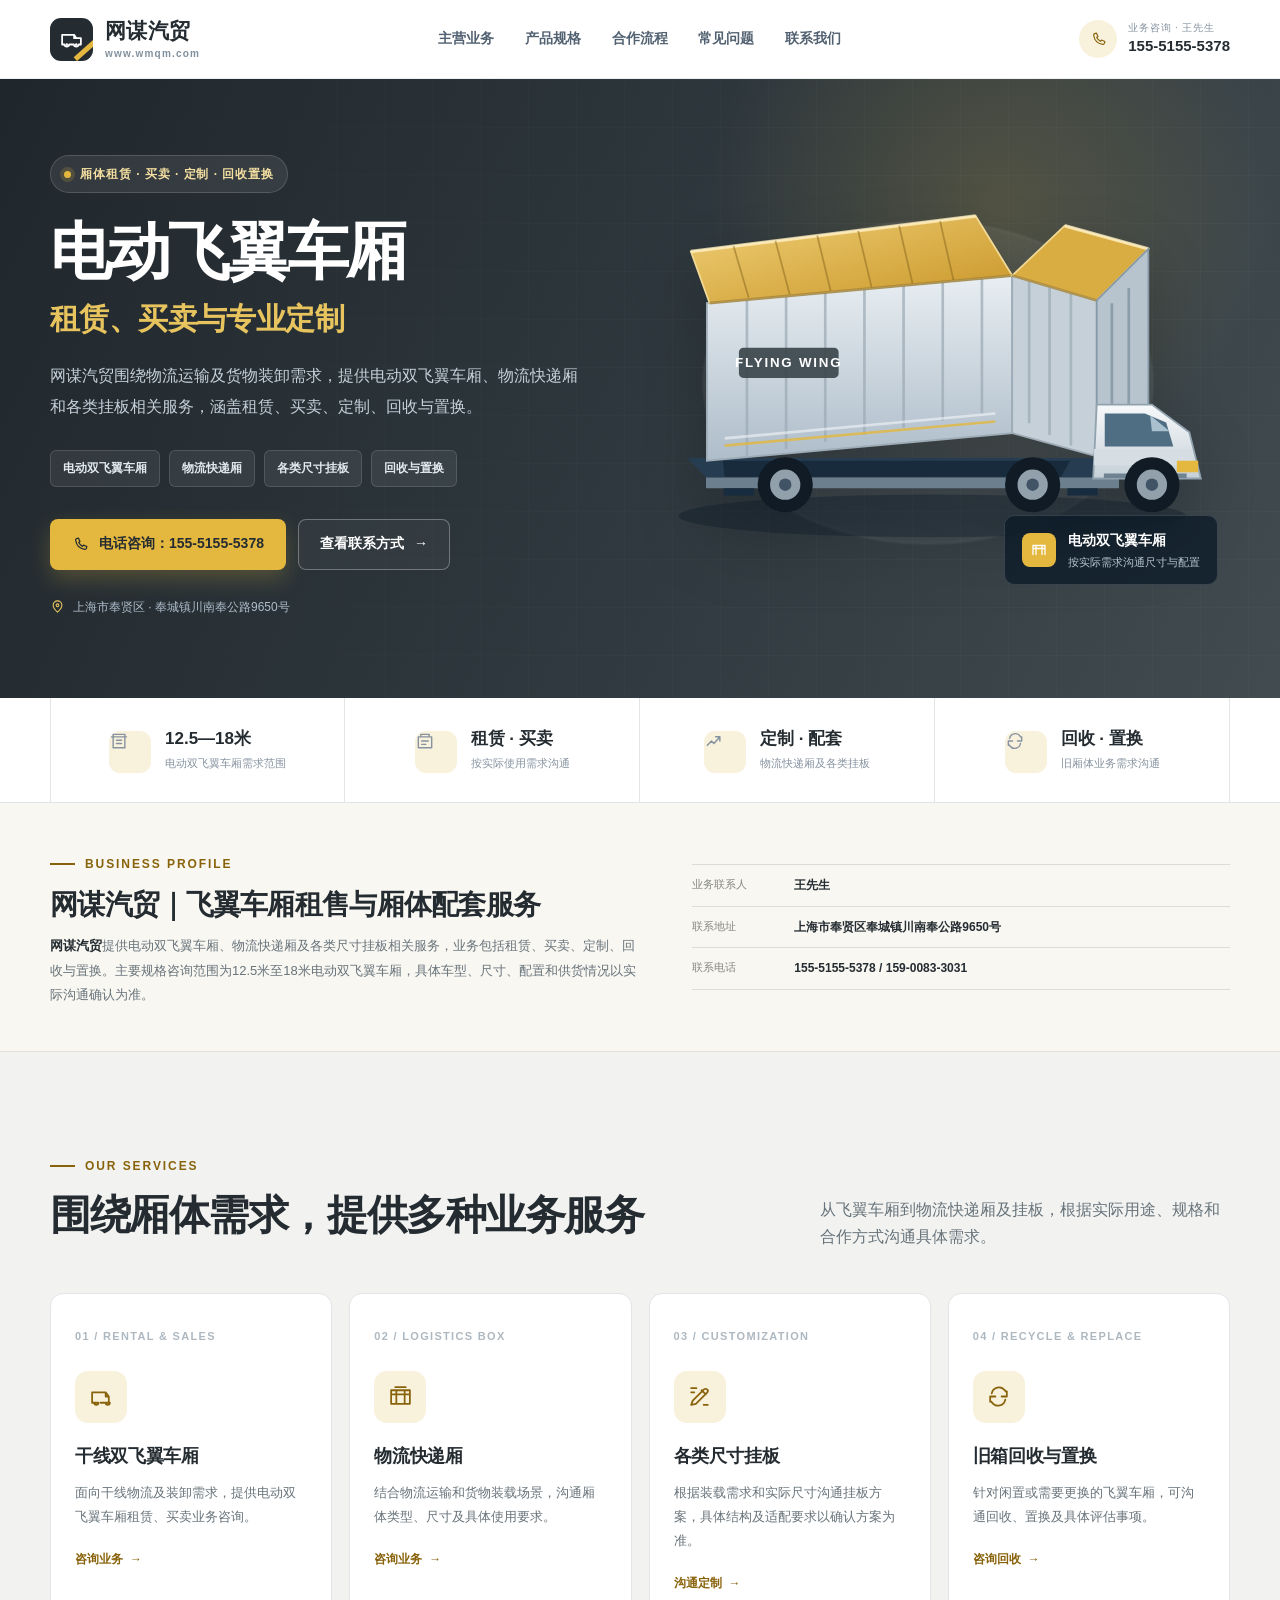
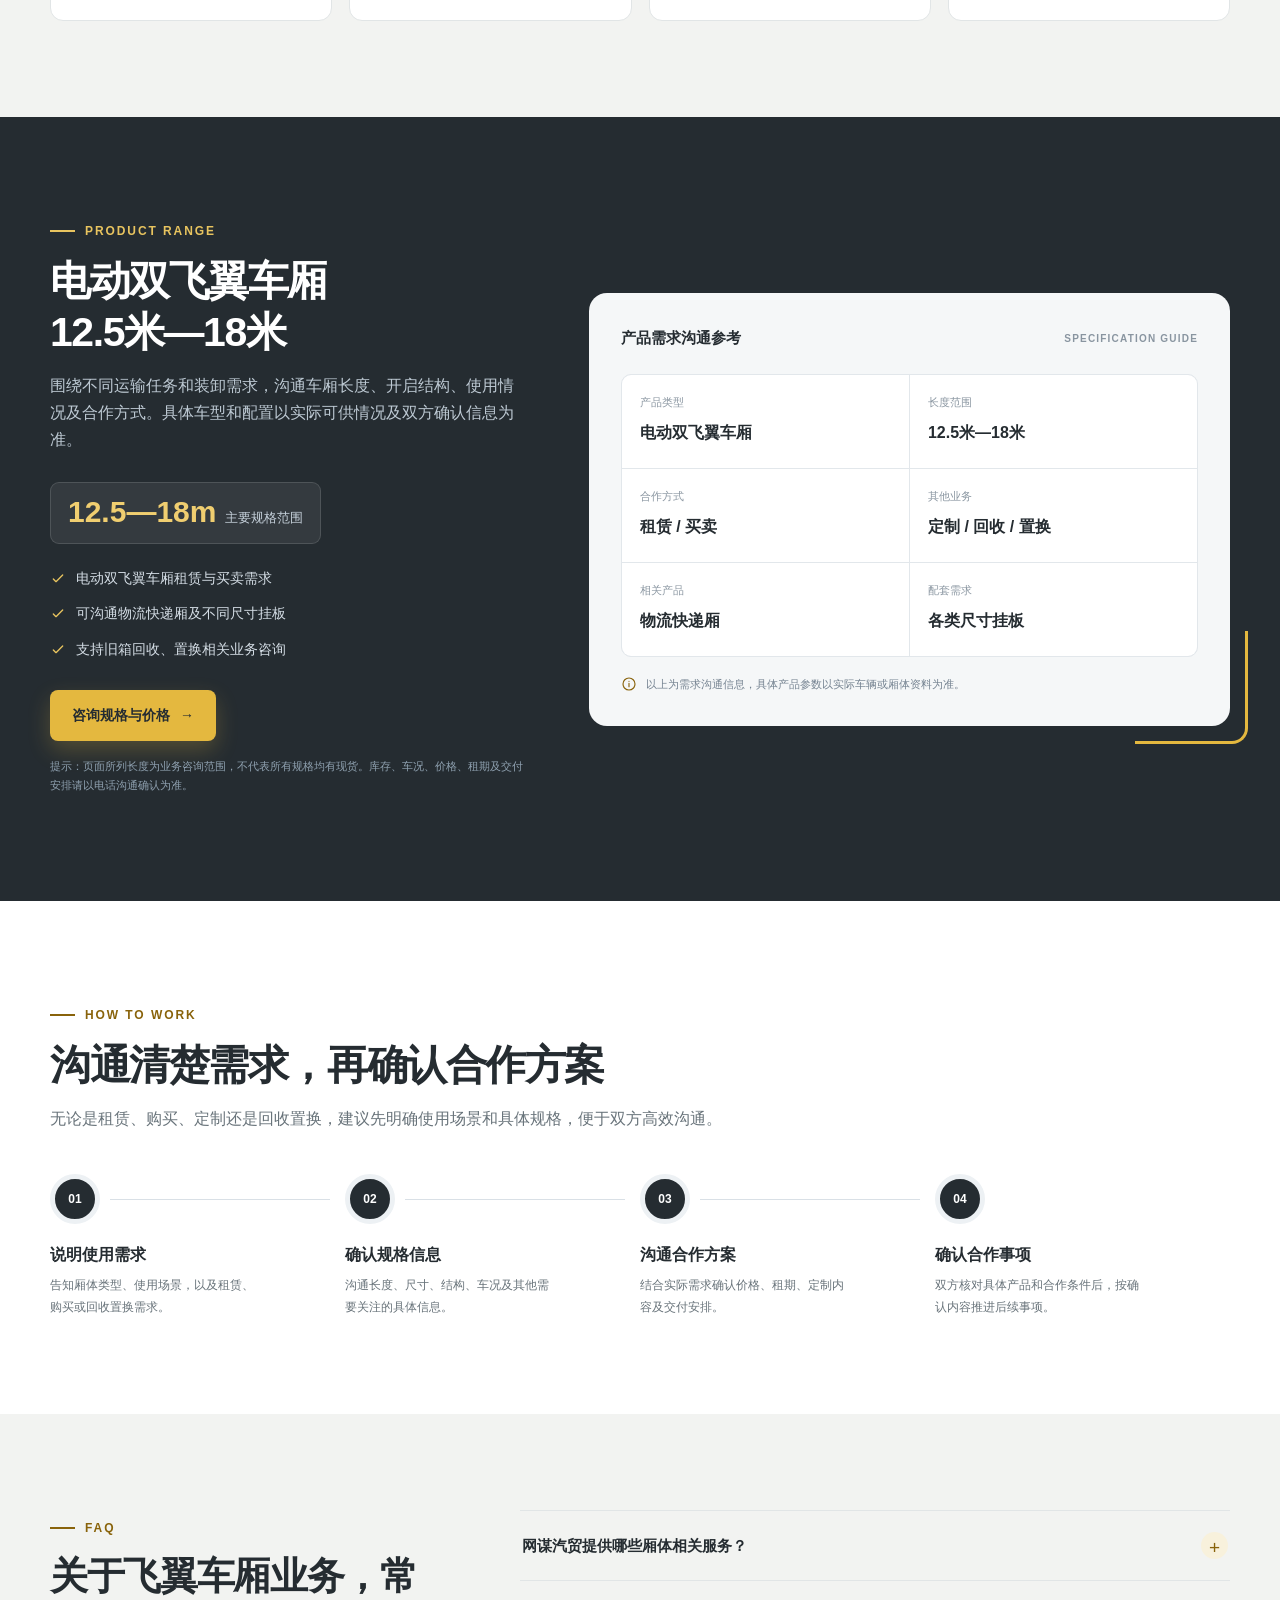
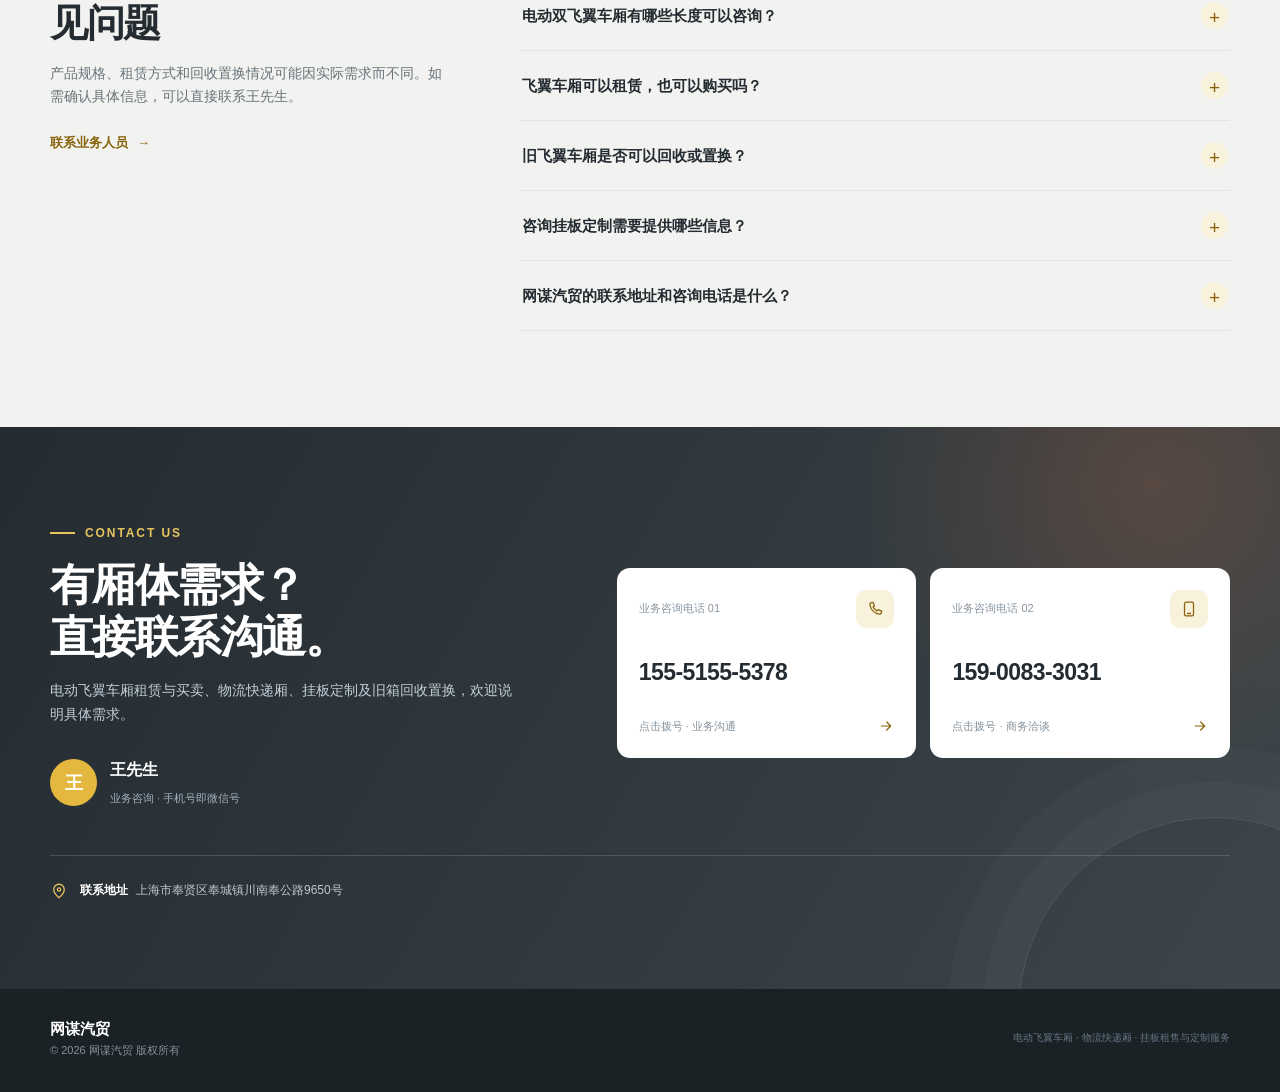
==== index.html @ 47f9de76 "Update index.html" ====
<!DOCTYPE html>
<html lang="zh-CN">
<head>
  <meta charset="UTF-8">
  <meta name="viewport" content="width=device-width, initial-scale=1">
  <meta name="theme-color" content="#14283D">
  <meta name="format-detection" content="telephone=no">
  <title>上海奉贤飞翼车厢租赁、买卖与定制｜网谋汽贸</title>
  <meta name="description" content="网谋汽贸位于上海市奉贤区奉城镇川南奉公路9650号，提供电动双飞翼车厢、物流快递厢及各类挂板的租赁、买卖、定制、回收与置换业务。王先生：155-5155-5378、159-0083-3031。">
  <meta name="keywords" content="网谋汽贸,上海飞翼车厢,上海奉贤飞翼车厢,奉城飞翼车厢,电动双飞翼车厢租赁,飞翼车厢买卖,物流快递厢,挂板定制,飞翼车厢回收置换">
  <meta name="author" content="网谋汽贸">
  <meta name="robots" content="index,follow">
  <meta property="og:type" content="website">
  <meta property="og:locale" content="zh_CN">
  <meta property="og:site_name" content="网谋汽贸">
  <meta property="og:title" content="上海奉贤飞翼车厢租赁、买卖与定制｜网谋汽贸">
  <meta property="og:description" content="网谋汽贸位于上海市奉贤区奉城镇，提供电动双飞翼车厢、物流快递厢及各类挂板的租赁、买卖、定制、回收与置换服务。">
  <meta name="twitter:card" content="summary">
  <meta name="twitter:title" content="上海奉贤飞翼车厢租赁、买卖与定制｜网谋汽贸">
  <meta name="twitter:description" content="网谋汽贸提供电动双飞翼车厢、物流快递厢及各类挂板的租赁、买卖、定制、回收与置换服务。">

  <style>
    :root {
      --navy: #252c31;
      --navy-2: #343e44;
      --navy-3: #4b5960;
      --orange: #e4b83f;
      --orange-dark: #89630b;
      --ink: #252d32;
      --muted: #68737a;
      --line: #e1e5e6;
      --surface: #ffffff;
      --surface-soft: #f2f3f1;
      --surface-warm: #faf8f1;
      --radius: 18px;
      --shadow: 0 18px 48px rgba(20, 40, 61, .09);
      --container: 1180px;
    }

    * { box-sizing: border-box; }
    html { scroll-behavior: smooth; scroll-padding-top: 92px; }
    body {
      margin: 0;
      color: var(--ink);
      background: var(--surface);
      font-family: "Inter", "PingFang SC", "Microsoft YaHei", "Helvetica Neue", Arial, sans-serif;
      line-height: 1.7;
      -webkit-font-smoothing: antialiased;
      text-rendering: optimizeLegibility;
    }
    body, button, a { -webkit-tap-highlight-color: transparent; }
    a { color: inherit; }
    button { font: inherit; }
    svg { display: block; }
    .container { width: min(var(--container), calc(100% - 48px)); margin-inline: auto; }
    .section { padding: 96px 0; }
    .section-soft { background: var(--surface-soft); }
    .section-kicker {
      display: inline-flex;
      align-items: center;
      gap: 10px;
      color: var(--orange-dark);
      font-size: 12px;
      font-weight: 800;
      letter-spacing: .16em;
      text-transform: uppercase;
    }
    .section-kicker::before {
      content: "";
      width: 25px;
      height: 2px;
      background: currentColor;
    }
    .section-heading {
      max-width: 720px;
      margin: 14px 0 14px;
      color: var(--navy);
      font-size: clamp(28px, 3.2vw, 42px);
      line-height: 1.25;
      letter-spacing: -.035em;
    }
    .section-intro {
      max-width: 700px;
      margin: 0;
      color: var(--muted);
      font-size: 16px;
    }

    /* Header */
    .site-header {
      position: sticky;
      z-index: 50;
      top: 0;
      background: rgba(255,255,255,.94);
      border-bottom: 1px solid rgba(20,40,61,.08);
      backdrop-filter: blur(16px);
    }
    .header-inner {
      min-height: 78px;
      display: flex;
      align-items: center;
      justify-content: space-between;
      gap: 28px;
    }
    .brand {
      display: inline-flex;
      align-items: center;
      gap: 12px;
      text-decoration: none;
      flex: 0 0 auto;
    }
    .brand-mark {
      width: 43px;
      height: 43px;
      display: grid;
      place-items: center;
      color: #fff;
      background: var(--navy);
      border-radius: 11px;
      position: relative;
      overflow: hidden;
    }
    .brand-mark::after {
      content: "";
      position: absolute;
      width: 26px;
      height: 5px;
      right: -5px;
      bottom: 8px;
      background: var(--orange);
      transform: rotate(-42deg);
    }
    .brand-mark svg { width: 25px; height: 25px; }
    .brand-copy { display: grid; line-height: 1.2; gap: 4px; }
    .brand-name { color: var(--navy); font-size: 21px; font-weight: 850; letter-spacing: .02em; }
    .brand-sub { color: #81909d; font-size: 10px; font-weight: 700; letter-spacing: .12em; }
    .main-nav { display: flex; align-items: center; gap: clamp(18px, 2.4vw, 34px); }
    .main-nav a {
      color: #526171;
      font-size: 14px;
      font-weight: 650;
      text-decoration: none;
      transition: color .2s ease;
    }
    .main-nav a:hover { color: var(--orange-dark); }
    .header-contact { display: flex; align-items: center; gap: 11px; flex: 0 0 auto; }
    .header-phone-icon {
      width: 38px;
      height: 38px;
      display: grid;
      place-items: center;
      color: var(--orange-dark);
      background: #f8f1dc;
      border-radius: 50%;
    }
    .header-phone-copy { display: grid; line-height: 1.25; gap: 3px; }
    .header-phone-copy small { color: #8793a0; font-size: 10px; letter-spacing: .08em; }
    .header-phone-copy a {
      color: var(--navy);
      font-size: 15px;
      font-weight: 800;
      text-decoration: none;
      white-space: nowrap;
    }

    /* Hero */
    .hero {
      position: relative;
      overflow: hidden;
      color: #fff;
      background:
        radial-gradient(circle at 78% 20%, rgba(228,184,63,.17), transparent 26%),
        linear-gradient(115deg, #20272c 0%, #303a40 58%, #414b50 100%);
    }
    .hero::before {
      content: "";
      position: absolute;
      inset: 0;
      opacity: .13;
      pointer-events: none;
      background-image: linear-gradient(rgba(255,255,255,.16) 1px, transparent 1px),
                        linear-gradient(90deg, rgba(255,255,255,.16) 1px, transparent 1px);
      background-size: 48px 48px;
      mask-image: linear-gradient(90deg, transparent, #000 60%);
    }
    .hero-inner {
      min-height: 610px;
      padding: 76px 0 82px;
      display: grid;
      grid-template-columns: minmax(0, .94fr) minmax(440px, 1.06fr);
      align-items: center;
      gap: 38px;
      position: relative;
      z-index: 1;
    }
    .hero-copy { max-width: 590px; }
    .hero-eyebrow {
      display: inline-flex;
      align-items: center;
      gap: 9px;
      margin-bottom: 24px;
      padding: 8px 13px;
      color: #f4dfa0;
      background: rgba(255,255,255,.08);
      border: 1px solid rgba(255,255,255,.15);
      border-radius: 999px;
      font-size: 12px;
      font-weight: 750;
      letter-spacing: .08em;
    }
    .hero-eyebrow-dot {
      width: 7px;
      height: 7px;
      background: var(--orange);
      border-radius: 50%;
      box-shadow: 0 0 0 4px rgba(228,184,63,.18);
    }
    .hero h1 {
      margin: 0;
      max-width: 650px;
      color: #fff;
      font-size: clamp(38px, 5vw, 62px);
      font-weight: 850;
      line-height: 1.13;
      letter-spacing: -.045em;
    }
    .hero h1 span {
      display: block;
      margin-top: 15px;
      color: #e8c45f;
      font-size: clamp(22px, 2.5vw, 30px);
      font-weight: 700;
      letter-spacing: -.02em;
    }
    .hero-description {
      max-width: 560px;
      margin: 25px 0 28px;
      color: #c5d0da;
      font-size: 16px;
      line-height: 1.9;
    }
    .hero-tags { display: flex; flex-wrap: wrap; gap: 9px; margin-bottom: 32px; }
    .hero-tags span {
      padding: 7px 12px;
      color: #e2e9ef;
      background: rgba(255,255,255,.07);
      border: 1px solid rgba(255,255,255,.13);
      border-radius: 6px;
      font-size: 12px;
      font-weight: 650;
    }
    .hero-actions { display: flex; flex-wrap: wrap; gap: 12px; }
    .button {
      min-height: 51px;
      display: inline-flex;
      justify-content: center;
      align-items: center;
      gap: 10px;
      padding: 0 21px;
      border: 1px solid transparent;
      border-radius: 8px;
      font-size: 14px;
      font-weight: 800;
      text-decoration: none;
      transition: transform .2s ease, background .2s ease, border-color .2s ease;
    }
    .button:hover { transform: translateY(-2px); }
    .button-primary { color: #252c31; background: var(--orange); box-shadow: 0 9px 22px rgba(228,184,63,.24); }
    .button-primary:hover { background: #f0c95f; }
    .button-outline { color: #fff; background: rgba(255,255,255,.04); border-color: rgba(255,255,255,.3); }
    .button-outline:hover { background: rgba(255,255,255,.1); }
    .hero-location {
      display: flex;
      align-items: center;
      gap: 8px;
      margin-top: 27px;
      color: #aebdca;
      font-size: 12px;
    }
    .hero-location svg { color: #e8c45f; flex: 0 0 auto; }

    .hero-visual {
      min-width: 0;
      position: relative;
      padding: 22px 0 20px;
    }
    .hero-visual::before {
      content: "";
      position: absolute;
      width: 74%;
      height: 74%;
      top: 12%;
      left: 13%;
      background: rgba(255,255,255,.06);
      border: 1px solid rgba(255,255,255,.1);
      border-radius: 50%;
      filter: blur(1px);
    }
    .truck-illustration { position: relative; width: 100%; max-width: 650px; margin-inline: auto; filter: drop-shadow(0 25px 30px rgba(0,0,0,.2)); }
    .visual-caption {
      position: absolute;
      right: 2%;
      bottom: 4%;
      display: flex;
      align-items: center;
      gap: 12px;
      padding: 13px 17px;
      color: #fff;
      background: rgba(9,24,38,.72);
      border: 1px solid rgba(255,255,255,.15);
      border-radius: 10px;
      backdrop-filter: blur(10px);
    }
    .visual-caption strong { display: block; font-size: 14px; }
    .visual-caption small { display: block; color: #b7c5d1; font-size: 11px; }
    .visual-caption-mark { width: 34px; height: 34px; display: grid; place-items: center; color: #fff; background: var(--orange); border-radius: 8px; }

    /* Quick facts */
    .quick-facts { position: relative; z-index: 2; margin-top: -1px; background: #fff; border-bottom: 1px solid var(--line); }
    .facts-grid { display: grid; grid-template-columns: repeat(4, 1fr); }
    .fact {
      min-height: 104px;
      display: flex;
      align-items: center;
      justify-content: center;
      gap: 14px;
      padding: 18px 14px;
      border-right: 1px solid var(--line);
    }
    .fact:first-child { border-left: 1px solid var(--line); }
    .fact-icon { width: 42px; height: 42px; display: grid; place-items: center; color: var(--orange-dark); background: #f8f1dc; border-radius: 11px; flex: 0 0 auto; }
    .fact strong { display: block; color: var(--navy); font-size: 17px; line-height: 1.3; }
    .fact span { display: block; margin-top: 4px; color: #8793a0; font-size: 11px; }


    /* Explicit business profile: readable entity facts for visitors and crawlers */
    .entity-summary {
      padding: 43px 0;
      background: #f8f7f2;
      border-bottom: 1px solid #e5e2d7;
    }
    .entity-summary-inner {
      display: grid;
      grid-template-columns: 1.05fr .95fr;
      gap: 48px;
      align-items: center;
    }
    .entity-summary-copy h2 {
      margin: 12px 0 10px;
      color: var(--navy);
      font-size: clamp(21px, 2.4vw, 28px);
      line-height: 1.35;
      letter-spacing: -.025em;
    }
    .entity-summary-copy p {
      max-width: 680px;
      margin: 0;
      color: var(--muted);
      font-size: 13px;
      line-height: 1.9;
    }
    .entity-summary-copy p strong { color: var(--ink); }
    .entity-summary-facts {
      display: grid;
      grid-template-columns: 1fr;
      gap: 0;
      margin: 0;
      padding: 0;
      border-top: 1px solid #deddd5;
    }
    .entity-summary-facts div {
      display: grid;
      grid-template-columns: 88px 1fr;
      gap: 14px;
      padding: 10px 0;
      border-bottom: 1px solid #deddd5;
    }
    .entity-summary-facts dt {
      color: #85877f;
      font-size: 11px;
    }
    .entity-summary-facts dd {
      margin: 0;
      color: var(--ink);
      font-size: 12px;
      font-weight: 700;
      overflow-wrap: anywhere;
    }
    .entity-summary-facts a {
      color: var(--navy);
      text-decoration: none;
    }
    .entity-summary-facts a:hover { color: var(--orange-dark); }

    /* Services */
    .section-topline { display: flex; justify-content: space-between; align-items: end; gap: 30px; margin-bottom: 38px; }
    .section-topline .section-intro { max-width: 410px; padding-bottom: 5px; }
    .service-grid { display: grid; grid-template-columns: repeat(4, 1fr); gap: 17px; }
    .service-card {
      min-height: 280px;
      padding: 27px 24px 25px;
      background: #fff;
      border: 1px solid var(--line);
      border-radius: 13px;
      transition: transform .22s ease, box-shadow .22s ease, border-color .22s ease;
    }
    .service-card:hover { transform: translateY(-5px); border-color: #d9bf79; box-shadow: var(--shadow); }
    .service-number { color: #aeb8c1; font-size: 11px; font-weight: 800; letter-spacing: .12em; }
    .service-icon {
      width: 52px;
      height: 52px;
      display: grid;
      place-items: center;
      margin: 22px 0 18px;
      color: var(--orange-dark);
      background: #f8f1dc;
      border-radius: 13px;
    }
    .service-card h3 { margin: 0 0 10px; color: var(--navy); font-size: 18px; letter-spacing: -.02em; }
    .service-card p { margin: 0; color: var(--muted); font-size: 13px; line-height: 1.85; }
    .service-card .card-link {
      display: inline-flex;
      align-items: center;
      gap: 7px;
      margin-top: 20px;
      color: var(--orange-dark);
      font-size: 12px;
      font-weight: 800;
      text-decoration: none;
    }

    /* Product focus */
    .product-section { overflow: hidden; background: var(--navy); color: #fff; }
    .product-layout { display: grid; grid-template-columns: .85fr 1.15fr; align-items: center; gap: 65px; }
    .product-copy .section-kicker { color: #e8c45f; }
    .product-copy .section-heading { color: #fff; }
    .product-copy .section-intro { color: #bdc9d3; }
    .product-spec {
      display: inline-flex;
      align-items: baseline;
      gap: 9px;
      margin: 28px 0 23px;
      padding: 14px 17px;
      background: rgba(255,255,255,.07);
      border: 1px solid rgba(255,255,255,.13);
      border-radius: 9px;
    }
    .product-spec strong { color: #f0ce70; font-size: 30px; line-height: 1; }
    .product-spec span { color: #c5d0da; font-size: 13px; }
    .product-points { display: grid; gap: 12px; margin: 0 0 28px; padding: 0; list-style: none; }
    .product-points li { display: flex; align-items: flex-start; gap: 10px; color: #d4dde5; font-size: 14px; }
    .product-points svg { flex: 0 0 auto; margin-top: 4px; color: #e8c45f; }
    .product-note { margin-top: 16px; color: #8fa1b0; font-size: 11px; line-height: 1.7; }
    .product-panel {
      position: relative;
      padding: 32px;
      color: var(--ink);
      background: #f5f7f8;
      border-radius: 18px;
    }
    .product-panel::after {
      content: "";
      position: absolute;
      right: -18px;
      bottom: -18px;
      width: 110px;
      height: 110px;
      border-right: 3px solid var(--orange);
      border-bottom: 3px solid var(--orange);
      border-radius: 0 0 16px 0;
      pointer-events: none;
    }
    .panel-top { display: flex; justify-content: space-between; align-items: center; gap: 15px; margin-bottom: 23px; }
    .panel-top strong { color: var(--navy); font-size: 15px; }
    .panel-top span { color: #8995a0; font-size: 10px; font-weight: 800; letter-spacing: .12em; }
    .spec-list { display: grid; grid-template-columns: repeat(2, 1fr); gap: 1px; overflow: hidden; background: #e2e7eb; border: 1px solid #e2e7eb; border-radius: 10px; }
    .spec-item { min-height: 93px; padding: 18px; background: #fff; }
    .spec-item small { display: block; margin-bottom: 7px; color: #8a96a1; font-size: 11px; }
    .spec-item strong { color: var(--navy); font-size: 16px; }
    .panel-foot { display: flex; align-items: center; gap: 9px; margin-top: 18px; color: #758391; font-size: 11px; }
    .panel-foot svg { color: var(--orange-dark); flex: 0 0 auto; }

    /* Cooperation */
    .cooperation-grid { display: grid; grid-template-columns: repeat(4, 1fr); gap: 0; margin-top: 42px; }
    .cooperation-step { position: relative; padding: 0 25px 0 0; }
    .cooperation-step:not(:last-child)::after {
      content: "";
      position: absolute;
      top: 25px;
      left: 60px;
      right: 15px;
      height: 1px;
      background: #d9e0e6;
    }
    .step-index {
      position: relative;
      z-index: 1;
      width: 50px;
      height: 50px;
      display: grid;
      place-items: center;
      color: #fff;
      background: var(--navy);
      border: 5px solid #edf1f4;
      border-radius: 50%;
      font-size: 12px;
      font-weight: 850;
    }
    .cooperation-step h3 { margin: 17px 0 7px; color: var(--navy); font-size: 16px; }
    .cooperation-step p { max-width: 210px; margin: 0; color: var(--muted); font-size: 12px; line-height: 1.8; }

    /* FAQ */
    .faq-layout { display: grid; grid-template-columns: .72fr 1.28fr; gap: 70px; align-items: start; }
    .faq-aside { position: sticky; top: 115px; }
    .faq-aside .section-heading { font-size: clamp(28px, 3vw, 38px); }
    .faq-aside p { margin: 0; color: var(--muted); font-size: 14px; }
    .faq-contact-link {
      display: inline-flex;
      align-items: center;
      gap: 9px;
      margin-top: 23px;
      color: var(--orange-dark);
      font-size: 13px;
      font-weight: 800;
      text-decoration: none;
    }
    .faq-list { border-top: 1px solid var(--line); }
    .faq-item { border-bottom: 1px solid var(--line); }
    .faq-item summary {
      position: relative;
      display: flex;
      align-items: center;
      justify-content: space-between;
      gap: 20px;
      padding: 21px 2px;
      color: var(--navy);
      font-size: 15px;
      font-weight: 750;
      cursor: pointer;
      list-style: none;
    }
    .faq-item summary::-webkit-details-marker { display: none; }
    .faq-item summary::after {
      content: "+";
      width: 27px;
      height: 27px;
      display: grid;
      place-items: center;
      color: var(--orange-dark);
      background: #f8f1dc;
      border-radius: 50%;
      font-size: 19px;
      font-weight: 500;
      flex: 0 0 auto;
    }
    .faq-item[open] summary::after { content: "−"; }
    .faq-answer { max-width: 680px; padding: 0 45px 21px 2px; color: var(--muted); font-size: 13px; line-height: 1.9; }

    /* Contact */
    .contact-section {
      position: relative;
      overflow: hidden;
      padding: 88px 0;
      color: #fff;
      background:
        radial-gradient(circle at 90% 10%, rgba(237,113,56,.18), transparent 24%),
        linear-gradient(120deg, #252c31, #3b454a);
    }
    .contact-section::before {
      content: "";
      position: absolute;
      width: 390px;
      height: 390px;
      right: -130px;
      bottom: -220px;
      border: 1px solid rgba(255,255,255,.12);
      border-radius: 50%;
      box-shadow: 0 0 0 35px rgba(255,255,255,.025), 0 0 0 70px rgba(255,255,255,.02);
    }
    .contact-layout { position: relative; z-index: 1; display: grid; grid-template-columns: .9fr 1.1fr; gap: 65px; align-items: center; }
    .contact-copy .section-kicker { color: #e8c45f; }
    .contact-copy h2 { margin: 15px 0; color: #fff; font-size: clamp(30px, 3.5vw, 44px); line-height: 1.2; letter-spacing: -.035em; }
    .contact-copy p { max-width: 470px; margin: 0; color: #c1ced8; font-size: 14px; }
    .contact-person { display: flex; align-items: center; gap: 13px; margin-top: 29px; }
    .person-avatar { width: 47px; height: 47px; display: grid; place-items: center; color: #fff; background: var(--orange); border-radius: 50%; font-size: 18px; font-weight: 850; }
    .person-copy strong { display: block; color: #fff; font-size: 16px; }
    .person-copy span { color: #9fb0bd; font-size: 11px; }
    .contact-cards { display: grid; grid-template-columns: repeat(2, 1fr); gap: 14px; }
    .contact-card {
      min-height: 190px;
      display: flex;
      flex-direction: column;
      justify-content: space-between;
      padding: 22px;
      color: var(--ink);
      background: #fff;
      border-radius: 13px;
      text-decoration: none;
      transition: transform .2s ease, box-shadow .2s ease;
    }
    .contact-card:hover { transform: translateY(-4px); box-shadow: 0 15px 35px rgba(0,0,0,.18); }
    .contact-card-top { display: flex; align-items: center; justify-content: space-between; color: #8995a0; font-size: 11px; }
    .contact-card-icon { width: 38px; height: 38px; display: grid; place-items: center; color: var(--orange-dark); background: #f8f1dc; border-radius: 10px; }
    .contact-number { color: var(--navy); font-size: clamp(18px, 2vw, 23px); font-weight: 850; letter-spacing: -.025em; white-space: nowrap; }
    .contact-card-bottom { display: flex; justify-content: space-between; align-items: center; color: #84919d; font-size: 11px; }
    .contact-card-bottom svg { color: var(--orange-dark); }
    .address-row {
      position: relative;
      z-index: 1;
      display: flex;
      align-items: flex-start;
      gap: 12px;
      margin-top: 45px;
      padding-top: 24px;
      color: #bdc9d3;
      border-top: 1px solid rgba(255,255,255,.15);
      font-size: 12px;
    }
    .address-row svg { color: #e8c45f; flex: 0 0 auto; margin-top: 2px; }
    .address-row strong { color: #fff; margin-right: 8px; }

    /* Footer */
    .site-footer { padding: 27px 0 32px; color: #84919d; background: #1b2226; }
    .footer-inner { display: flex; align-items: center; justify-content: space-between; gap: 20px; }
    .footer-brand { color: #fff; font-size: 15px; font-weight: 800; }
    .footer-copy { font-size: 11px; }
    .footer-note { color: #647585; font-size: 10px; text-align: right; }

    /* Mobile call bar */
    .mobile-callbar { display: none; }
    a:focus-visible, summary:focus-visible, button:focus-visible {
      outline: 3px solid rgba(237,113,56,.55);
      outline-offset: 4px;
    }

    @media (max-width: 1020px) {
      .main-nav { gap: 16px; }
      .main-nav a { font-size: 13px; }
      .hero-inner { grid-template-columns: 1fr 1fr; gap: 15px; }
      .hero h1 { font-size: clamp(38px, 5vw, 52px); }
      .service-grid { grid-template-columns: repeat(2, 1fr); }
      .product-layout { gap: 35px; }
      .faq-layout { gap: 40px; }
      .contact-layout { gap: 35px; }
    }
    @media (max-width: 760px) {
      html { scroll-padding-top: 75px; }
      .container { width: min(100% - 36px, var(--container)); }
      .section { padding: 66px 0; }
      .header-inner { min-height: 68px; gap: 12px; }
      .brand-mark { width: 39px; height: 39px; }
      .brand-name { font-size: 18px; }
      .brand-sub { font-size: 9px; }
      .main-nav { display: none; }
      .header-phone-icon { width: 34px; height: 34px; }
      .header-phone-copy small { font-size: 9px; }
      .header-phone-copy a { font-size: 13px; }
      .hero-inner { min-height: 0; padding: 58px 0 53px; grid-template-columns: 1fr; gap: 15px; }
      .hero-copy { max-width: 100%; }
      .hero-eyebrow { margin-bottom: 19px; font-size: 10px; }
      .hero h1 { font-size: clamp(36px, 10vw, 49px); }
      .hero h1 span { margin-top: 11px; font-size: clamp(20px, 5.5vw, 25px); }
      .hero-description { margin: 19px 0 21px; font-size: 14px; }
      .hero-tags { margin-bottom: 24px; gap: 7px; }
      .hero-tags span { padding: 6px 9px; font-size: 10px; }
      .hero-actions { display: grid; grid-template-columns: 1fr 1fr; gap: 9px; }
      .button { min-height: 47px; padding: 0 12px; font-size: 12px; }
      .hero-location { margin-top: 20px; font-size: 11px; }
      .hero-visual { padding: 2px 0 15px; }
      .truck-illustration { max-width: 520px; }
      .visual-caption { right: 0; bottom: 0; padding: 9px 12px; }
      .visual-caption-mark { width: 29px; height: 29px; }
      .visual-caption strong { font-size: 11px; }
      .visual-caption small { font-size: 9px; }
      .facts-grid { grid-template-columns: repeat(2, 1fr); }
      .fact { min-height: 82px; justify-content: flex-start; padding: 13px 12px; gap: 10px; border-bottom: 1px solid var(--line); }
      .fact:nth-child(odd) { border-left: 1px solid var(--line); }
      .fact:nth-child(even) { border-right: 1px solid var(--line); }
      .fact-icon { width: 35px; height: 35px; border-radius: 9px; }
      .fact strong { font-size: 14px; }
      .fact span { font-size: 10px; }
      .entity-summary { padding: 35px 0; }
      .entity-summary-inner { grid-template-columns: 1fr; gap: 20px; }
      .entity-summary-copy h2 { font-size: 22px; }
      .entity-summary-copy p { font-size: 12px; }
      .entity-summary-facts div { grid-template-columns: 76px 1fr; gap: 10px; }
      .entity-summary-facts dt, .entity-summary-facts dd { font-size: 11px; }

      .section-topline { display: block; margin-bottom: 27px; }
      .section-topline .section-intro { margin-top: 13px; font-size: 13px; }
      .section-heading { font-size: 29px; }
      .section-intro { font-size: 14px; }
      .service-grid { grid-template-columns: 1fr 1fr; gap: 10px; }
      .service-card { min-height: 0; padding: 19px 15px 17px; border-radius: 11px; }
      .service-icon { width: 43px; height: 43px; margin: 17px 0 13px; }
      .service-card h3 { font-size: 15px; }
      .service-card p { font-size: 11px; }
      .service-card .card-link { margin-top: 14px; font-size: 11px; }
      .product-layout { grid-template-columns: 1fr; gap: 30px; }
      .product-copy .section-heading { font-size: 30px; }
      .product-spec { margin: 22px 0 19px; }
      .product-spec strong { font-size: 26px; }
      .product-panel { padding: 19px; border-radius: 13px; }
      .spec-item { min-height: 80px; padding: 13px; }
      .spec-item strong { font-size: 14px; }
      .cooperation-grid { grid-template-columns: repeat(2, 1fr); gap: 28px 13px; margin-top: 31px; }
      .cooperation-step { padding-right: 0; }
      .cooperation-step:not(:last-child)::after { display: none; }
      .cooperation-step h3 { margin-top: 12px; font-size: 14px; }
      .cooperation-step p { font-size: 11px; }
      .faq-layout { grid-template-columns: 1fr; gap: 27px; }
      .faq-aside { position: static; }
      .faq-aside .section-heading { font-size: 29px; }
      .faq-item summary { padding: 17px 0; font-size: 13px; }
      .faq-answer { padding: 0 35px 17px 0; font-size: 12px; }
      .contact-section { padding: 65px 0 78px; }
      .contact-layout { grid-template-columns: 1fr; gap: 28px; }
      .contact-copy h2 { font-size: 31px; }
      .contact-copy p { font-size: 13px; }
      .contact-cards { gap: 9px; }
      .contact-card { min-height: 150px; padding: 15px 12px; border-radius: 10px; }
      .contact-card-icon { width: 32px; height: 32px; }
      .contact-card-top { font-size: 9px; }
      .contact-number { font-size: clamp(15px, 4vw, 19px); }
      .contact-card-bottom { font-size: 9px; }
      .address-row { margin-top: 30px; padding-top: 19px; font-size: 11px; }
      .footer-inner { align-items: flex-start; flex-direction: column; gap: 7px; }
      .footer-note { text-align: left; }
      .mobile-callbar {
        position: fixed;
        z-index: 60;
        right: 0;
        bottom: 0;
        left: 0;
        display: grid;
        grid-template-columns: 1fr 1fr;
        gap: 9px;
        padding: 10px 14px calc(10px + env(safe-area-inset-bottom));
        background: rgba(255,255,255,.96);
        border-top: 1px solid rgba(20,40,61,.1);
        box-shadow: 0 -8px 25px rgba(20,40,61,.09);
        backdrop-filter: blur(12px);
      }
      .mobile-callbar a {
        min-height: 43px;
        display: flex;
        align-items: center;
        justify-content: center;
        gap: 8px;
        color: #fff;
        background: var(--navy);
        border-radius: 7px;
        font-size: 13px;
        font-weight: 800;
        text-decoration: none;
      }
      .mobile-callbar a:first-child { background: var(--orange); }
      body { padding-bottom: 68px; }
    }
    @media (max-width: 380px) {
      .container { width: calc(100% - 28px); }
      .header-phone-copy a { font-size: 12px; }
      .brand { gap: 8px; }
      .service-card { padding-inline: 12px; }
      .contact-number { font-size: 14px; }
    }
    @media (prefers-reduced-motion: reduce) {
      *, *::before, *::after {
        scroll-behavior: auto !important;
        transition-duration: .01ms !important;
        animation-duration: .01ms !important;
        animation-iteration-count: 1 !important;
      }
    }
  </style>

  <script type="application/ld+json">
  {
    "@context": "https://schema.org",
    "@graph": [
      {
        "@type": "Organization",
        "@id": "#organization",
        "name": "网谋汽贸",
        "description": "网谋汽贸提供电动双飞翼车厢、物流快递厢及各类尺寸挂板的租赁、买卖、定制、回收与置换服务。",
        "knowsAbout": [
          "电动双飞翼车厢",
          "飞翼车厢租赁",
          "飞翼车厢买卖",
          "物流快递厢",
          "挂板定制",
          "车厢回收与置换"
        ],
        "contactPoint": [
          {
            "@type": "ContactPoint",
            "telephone": "+86-155-5155-5378",
            "contactType": "业务咨询",
            "availableLanguage": "Chinese"
          },
          {
            "@type": "ContactPoint",
            "telephone": "+86-159-0083-3031",
            "contactType": "业务咨询",
            "availableLanguage": "Chinese"
          }
        ],
        "address": {
          "@type": "PostalAddress",
          "streetAddress": "奉城镇川南奉公路9650号",
          "addressLocality": "奉贤区",
          "addressRegion": "上海市",
          "addressCountry": "CN"
        }
      },
      {
        "@type": "WebPage",
        "@id": "#webpage",
        "name": "上海奉贤飞翼车厢租赁、买卖与定制",
        "description": "网谋汽贸位于上海市奉贤区奉城镇川南奉公路9650号，提供电动双飞翼车厢、物流快递厢及各类挂板的租赁、买卖、定制、回收与置换服务。",
        "inLanguage": "zh-CN",
        "about": { "@id": "#organization" },
        "mainEntity": { "@id": "#organization" }
      },
      {
        "@type": "Service",
        "name": "电动飞翼车厢租赁、买卖与定制服务",
        "description": "网谋汽贸提供电动双飞翼车厢租赁与买卖、物流快递厢及挂板定制，以及旧飞翼车厢回收与置换相关业务咨询。",
        "provider": { "@id": "#organization" },
        "serviceType": [
          "电动双飞翼车厢租赁",
          "飞翼车厢买卖",
          "物流快递厢定制",
          "挂板定制",
          "车厢回收与置换"
        ],
        "areaServed": {
          "@type": "AdministrativeArea",
          "name": "上海市"
        }
      },
      {
        "@type": "FAQPage",
        "mainEntity": [
          {
            "@type": "Question",
            "name": "网谋汽贸提供哪些厢体相关服务？",
            "acceptedAnswer": {
              "@type": "Answer",
              "text": "网谋汽贸提供电动双飞翼车厢、物流快递厢及各类挂板的租赁、买卖、定制、回收与置换服务。"
            }
          },
          {
            "@type": "Question",
            "name": "电动双飞翼车厢有哪些长度可以咨询？",
            "acceptedAnswer": {
              "@type": "Answer",
              "text": "目前页面展示的主要需求范围为12.5米至18米，具体车型、尺寸、配置及可供情况需要根据实际需求沟通确认。"
            }
          },
          {
            "@type": "Question",
            "name": "飞翼车厢可以租赁，也可以购买吗？",
            "acceptedAnswer": {
              "@type": "Answer",
              "text": "可以咨询租赁和买卖业务。租赁周期、车辆或厢体情况、价格及交付安排，以双方沟通确认的具体方案为准。"
            }
          },
          {
            "@type": "Question",
            "name": "旧飞翼车厢是否可以回收或置换？",
            "acceptedAnswer": {
              "@type": "Answer",
              "text": "可以联系业务人员沟通旧箱回收与置换需求，建议提前提供厢体尺寸、使用情况及现场照片，便于进一步沟通。"
            }
          },
          {
            "@type": "Question",
            "name": "咨询飞翼车厢或挂板定制需要提供哪些信息？",
            "acceptedAnswer": {
              "@type": "Answer",
              "text": "建议提供所需类型、尺寸、使用场景、租赁或购买需求，以及期望的交付时间。涉及定制时，可补充结构和装载要求。"
            }
          },
          {
            "@type": "Question",
            "name": "网谋汽贸的联系地址和咨询电话是什么？",
            "acceptedAnswer": {
              "@type": "Answer",
              "text": "联系地址为上海市奉贤区奉城镇川南奉公路9650号。业务联系人为王先生，联系电话为155-5155-5378和159-0083-3031。"
            }
          }
        ]
      }
    ]
  }
  </script>
</head>

<body id="top">
  <header class="site-header">
    <div class="container header-inner">
      <a class="brand" href="#top" title="网谋汽贸首页" aria-label="网谋汽贸首页">
        <span class="brand-mark" aria-hidden="true">
          <svg viewBox="0 0 24 24" fill="none">
            <path d="M3 7.5h11.5l2.2 3.2H21v6.1h-2.1a2.4 2.4 0 0 1-4.7 0H9.8a2.4 2.4 0 0 1-4.7 0H3V7.5Z" stroke="currentColor" stroke-width="1.7" stroke-linejoin="round"/>
            <path d="M14.5 7.5v3.2h2.2" stroke="currentColor" stroke-width="1.7" stroke-linejoin="round"/>
            <circle cx="7.4" cy="16.8" r="1.2" fill="currentColor"/>
            <circle cx="16.5" cy="16.8" r="1.2" fill="currentColor"/>
          </svg>
        </span>
        <span class="brand-copy">
          <span class="brand-name">网谋汽贸</span>
          <span class="brand-sub">www.wmqm.com</span>
        </span>
      </a>

      <nav class="main-nav" aria-label="主导航">
        <a href="#services" title="查看主营业务">主营业务</a>
        <a href="#products" title="查看飞翼车厢规格">产品规格</a>
        <a href="#process" title="了解合作流程">合作流程</a>
        <a href="#faq" title="查看常见问题">常见问题</a>
        <a href="#contact" title="联系网谋汽贸">联系我们</a>
      </nav>

      <div class="header-contact">
        <span class="header-phone-icon" aria-hidden="true">
          <svg width="17" height="17" viewBox="0 0 24 24" fill="none">
            <path d="M6.6 3.8 9.2 3l2 4.7-1.8 1.5a15 15 0 0 0 5.4 5.4l1.5-1.8 4.7 2-.8 2.6a2 2 0 0 1-2.2 1.4C10.7 17.8 6.2 13.3 5.2 6a2 2 0 0 1 1.4-2.2Z" stroke="currentColor" stroke-width="1.7" stroke-linecap="round" stroke-linejoin="round"/>
          </svg>
        </span>
        <span class="header-phone-copy">
          <small>业务咨询 · 王先生</small>
          <a href="tel:15551555378" title="拨打网谋汽贸业务电话 15551555378">155-5155-5378</a>
        </span>
      </div>
    </div>
  </header>

  <main>
    <section class="hero" aria-labelledby="hero-title">
      <div class="container hero-inner">
        <div class="hero-copy">
          <div class="hero-eyebrow"><span class="hero-eyebrow-dot"></span> 厢体租赁 · 买卖 · 定制 · 回收置换</div>
          <h1 id="hero-title">
            电动飞翼车厢
            <span>租赁、买卖与专业定制</span>
          </h1>
          <p class="hero-description">
            网谋汽贸围绕物流运输及货物装卸需求，提供电动双飞翼车厢、物流快递厢和各类挂板相关服务，涵盖租赁、买卖、定制、回收与置换。
          </p>
          <div class="hero-tags" aria-label="主营产品">
            <span>电动双飞翼车厢</span>
            <span>物流快递厢</span>
            <span>各类尺寸挂板</span>
            <span>回收与置换</span>
          </div>
          <div class="hero-actions">
            <a class="button button-primary" href="tel:15551555378" title="拨打电话咨询飞翼车厢业务">
              <svg width="17" height="17" viewBox="0 0 24 24" fill="none" aria-hidden="true"><path d="M6.6 3.8 9.2 3l2 4.7-1.8 1.5a15 15 0 0 0 5.4 5.4l1.5-1.8 4.7 2-.8 2.6a2 2 0 0 1-2.2 1.4C10.7 17.8 6.2 13.3 5.2 6a2 2 0 0 1 1.4-2.2Z" stroke="currentColor" stroke-width="1.8" stroke-linecap="round" stroke-linejoin="round"/></svg>
              电话咨询：155-5155-5378
            </a>
            <a class="button button-outline" href="#contact" title="查看网谋汽贸联系方式">查看联系方式 <span aria-hidden="true">→</span></a>
          </div>
          <div class="hero-location">
            <svg width="15" height="15" viewBox="0 0 24 24" fill="none" aria-hidden="true"><path d="M19 10c0 5-7 11-7 11S5 15 5 10a7 7 0 1 1 14 0Z" stroke="currentColor" stroke-width="1.7"/><circle cx="12" cy="10" r="2.2" stroke="currentColor" stroke-width="1.7"/></svg>
            上海市奉贤区 · 奉城镇川南奉公路9650号
          </div>
        </div>

        <div class="hero-visual">
          <svg class="truck-illustration" viewBox="0 0 680 440" role="img" aria-label="电动双飞翼物流车厢示意插画">
            <defs>
              <linearGradient id="boxTop" x1="0" y1="0" x2="1" y2="1">
                <stop offset="0" stop-color="#f7fafc"/>
                <stop offset="1" stop-color="#cbd6df"/>
              </linearGradient>
              <linearGradient id="boxSide" x1="0" y1="0" x2="0" y2="1">
                <stop offset="0" stop-color="#e8eef2"/>
                <stop offset="1" stop-color="#aebdca"/>
              </linearGradient>
              <linearGradient id="orangeWing" x1="0" y1="0" x2="1" y2="1">
                <stop offset="0" stop-color="#f0cf76"/>
                <stop offset="1" stop-color="#c89527"/>
              </linearGradient>
              <linearGradient id="cab" x1="0" y1="0" x2="0" y2="1">
                <stop offset="0" stop-color="#f7f9fa"/>
                <stop offset="1" stop-color="#c5d0d8"/>
              </linearGradient>
            </defs>
            <ellipse cx="345" cy="365" rx="285" ry="24" fill="#071725" opacity=".34"/>
            <!-- trailer chassis -->
            <path d="M70 300h485l28 22H91Z" fill="#263d51"/>
            <path d="M91 322h464v12H91z" fill="#6c7f8e"/>
            <path d="M111 334h34v8h-34zm386 0h34v8h-34z" fill="#172c3f"/>
            <!-- rear box body -->
            <path d="M92 126 435 95l95 28-347 42Z" fill="url(#boxTop)" stroke="#9eacb7" stroke-width="2"/>
            <path d="M92 126 435 95v177L92 303Z" fill="url(#boxSide)" stroke="#9eacb7" stroke-width="2"/>
            <path d="M435 95 530 123v175l-95-26Z" fill="#c5d0d8" stroke="#9eacb7" stroke-width="2"/>
            <!-- vertical ribs -->
            <g stroke="#9eacb7" stroke-width="3" opacity=".75">
              <path d="M137 122v176M181 118v172M225 114v168M269 110v164M313 106v160M357 102v156M401 98v152"/>
              <path d="M454 101v160M477 108v166M501 115v171"/>
            </g>
            <!-- left wing open -->
            <path d="M95 126 435 95 394 28 74 68Z" fill="url(#orangeWing)" stroke="#f1d995" stroke-width="2"/>
            <path d="M74 68 394 28" stroke="#fff0c4" stroke-width="4" opacity=".75"/>
            <path d="M95 126 435 95" stroke="#806018" stroke-width="3" opacity=".55"/>
            <g stroke="#86651c" stroke-width="2" opacity=".5">
              <path d="M139 120 122 62M185 116 169 56M231 112 216 50M277 108 262 45M323 104 308 39M369 100 354 34"/>
            </g>
            <!-- right wing open -->
            <path d="M435 95 530 123 588 65 494 39Z" fill="#d9ad42" stroke="#f1d995" stroke-width="2"/>
            <path d="M494 39 588 65" stroke="#fff0c4" stroke-width="4" opacity=".75"/>
            <path d="M435 95 530 123" stroke="#806018" stroke-width="3" opacity=".55"/>
            <!-- front panel -->
            <path d="M530 123 588 65v182l-58 51Z" fill="#b7c4ce" stroke="#8799a7" stroke-width="2"/>
            <path d="M547 126v164M566 109v165" stroke="#8c9daa" stroke-width="3"/>
            <!-- underbody -->
            <path d="M110 303h390l-10 18H112Z" fill="#172b3d"/>
            <!-- cab -->
            <path d="M530 240h62l42 31 13 52H526Z" fill="url(#cab)" stroke="#91a2af" stroke-width="2"/>
            <path d="M584 250h-45v37h77l-8-27Z" fill="#4f6d83"/>
            <path d="M590 252 612 270h-20Z" fill="#a9c0cf"/>
            <path d="M527 290h110v18H527Z" fill="#d6dee4"/>
            <path d="M620 303h24v13h-24Z" fill="#e4b83f"/>
            <path d="M538 320h93" stroke="#6e8291" stroke-width="5"/>
            <!-- wheels -->
            <g>
              <circle cx="180" cy="330" r="31" fill="#101b25"/>
              <circle cx="180" cy="330" r="17" fill="#91a0ab"/>
              <circle cx="180" cy="330" r="7" fill="#405466"/>
              <circle cx="458" cy="330" r="31" fill="#101b25"/>
              <circle cx="458" cy="330" r="17" fill="#91a0ab"/>
              <circle cx="458" cy="330" r="7" fill="#405466"/>
              <circle cx="592" cy="330" r="31" fill="#101b25"/>
              <circle cx="592" cy="330" r="17" fill="#91a0ab"/>
              <circle cx="592" cy="330" r="7" fill="#405466"/>
            </g>
            <!-- subtle details -->
            <path d="M112 278 416 250" stroke="#fff" stroke-width="3" opacity=".5"/>
            <path d="M112 286 416 259" stroke="#e4b83f" stroke-width="3" opacity=".8"/>
            <rect x="128" y="176" width="112" height="34" rx="5" fill="#39434a" opacity=".9"/>
            <text x="184" y="198" fill="#fff" font-size="15" font-weight="700" text-anchor="middle" letter-spacing="2">FLYING WING</text>
          </svg>
          <div class="visual-caption">
            <span class="visual-caption-mark" aria-hidden="true">
              <svg width="18" height="18" viewBox="0 0 24 24" fill="none"><path d="M4 18V6h16v12M4 10h16M8 6v12m8-12v12" stroke="currentColor" stroke-width="1.7" stroke-linecap="round"/></svg>
            </span>
            <span><strong>电动双飞翼车厢</strong><small>按实际需求沟通尺寸与配置</small></span>
          </div>
        </div>
      </div>
    </section>

    <section class="quick-facts" aria-label="业务概览">
      <div class="container facts-grid">
        <div class="fact">
          <span class="fact-icon" aria-hidden="true"><svg width="20" height="20" viewBox="0 0 24 24" fill="none"><path d="M3 7h18M5 7V4h14v3M5 7v13h14V7M9 11h6M9 15h6" stroke="currentColor" stroke-width="1.7" stroke-linecap="round"/></svg></span>
          <div><strong>12.5—18米</strong><span>电动双飞翼车厢需求范围</span></div>
        </div>
        <div class="fact">
          <span class="fact-icon" aria-hidden="true"><svg width="20" height="20" viewBox="0 0 24 24" fill="none"><path d="M4 7h16v13H4zM7 7V4h10v3M8 12h8M8 16h5" stroke="currentColor" stroke-width="1.7" stroke-linecap="round" stroke-linejoin="round"/></svg></span>
          <div><strong>租赁 · 买卖</strong><span>按实际使用需求沟通</span></div>
        </div>
        <div class="fact">
          <span class="fact-icon" aria-hidden="true"><svg width="20" height="20" viewBox="0 0 24 24" fill="none"><path d="m4 17 5-5 3 3 7-8M14 7h5v5" stroke="currentColor" stroke-width="1.8" stroke-linecap="round" stroke-linejoin="round"/></svg></span>
          <div><strong>定制 · 配套</strong><span>物流快递厢及各类挂板</span></div>
        </div>
        <div class="fact">
          <span class="fact-icon" aria-hidden="true"><svg width="20" height="20" viewBox="0 0 24 24" fill="none"><path d="M20 7v5h-5M4 17v-5h5M5.5 9A7 7 0 0 1 18 6l2 2M4 16l2 2a7 7 0 0 0 12.5-3" stroke="currentColor" stroke-width="1.7" stroke-linecap="round" stroke-linejoin="round"/></svg></span>
          <div><strong>回收 · 置换</strong><span>旧厢体业务需求沟通</span></div>
        </div>
      </div>
    </section>


    <section class="entity-summary" aria-labelledby="entity-summary-title">
      <div class="container entity-summary-inner">
        <div class="entity-summary-copy">
          <span class="section-kicker">BUSINESS PROFILE</span>
          <h2 id="entity-summary-title">网谋汽贸｜飞翼车厢租售与厢体配套服务</h2>
          <p><strong>网谋汽贸</strong>提供电动双飞翼车厢、物流快递厢及各类尺寸挂板相关服务，业务包括租赁、买卖、定制、回收与置换。主要规格咨询范围为12.5米至18米电动双飞翼车厢，具体车型、尺寸、配置和供货情况以实际沟通确认为准。</p>
        </div>
        <dl class="entity-summary-facts">
          <div><dt>业务联系人</dt><dd>王先生</dd></div>
          <div><dt>联系地址</dt><dd>上海市奉贤区奉城镇川南奉公路9650号</dd></div>
          <div><dt>联系电话</dt><dd><a href="tel:15551555378" title="拨打网谋汽贸电话 15551555378">155-5155-5378</a><span> / </span><a href="tel:15900833031" title="拨打网谋汽贸电话 15900833031">159-0083-3031</a></dd></div>
        </dl>
      </div>
    </section>

    <section class="section section-soft" id="services">
      <div class="container">
        <div class="section-topline">
          <div>
            <span class="section-kicker">OUR SERVICES</span>
            <h2 class="section-heading">围绕厢体需求，提供多种业务服务</h2>
          </div>
          <p class="section-intro">从飞翼车厢到物流快递厢及挂板，根据实际用途、规格和合作方式沟通具体需求。</p>
        </div>

        <div class="service-grid">
          <article class="service-card">
            <span class="service-number">01 / RENTAL &amp; SALES</span>
            <span class="service-icon" aria-hidden="true">
              <svg width="25" height="25" viewBox="0 0 24 24" fill="none"><path d="M3 8h13l3 4v6h-2M3 8v10h2m0 0a2 2 0 1 0 4 0m-4 0h4m7 0h-5m5 0a2 2 0 1 0 4 0m-4 0h4M16 8v4h3" stroke="currentColor" stroke-width="1.7" stroke-linecap="round" stroke-linejoin="round"/></svg>
            </span>
            <h3>干线双飞翼车厢</h3>
            <p>面向干线物流及装卸需求，提供电动双飞翼车厢租赁、买卖业务咨询。</p>
            <a class="card-link" href="#contact" title="咨询干线双飞翼车厢租赁与买卖">咨询业务 <span aria-hidden="true">→</span></a>
          </article>

          <article class="service-card">
            <span class="service-number">02 / LOGISTICS BOX</span>
            <span class="service-icon" aria-hidden="true">
              <svg width="25" height="25" viewBox="0 0 24 24" fill="none"><path d="M3 6h18v13H3zM3 10h18M8 6v13m8-13v13M7 3h10" stroke="currentColor" stroke-width="1.7" stroke-linecap="round" stroke-linejoin="round"/></svg>
            </span>
            <h3>物流快递厢</h3>
            <p>结合物流运输和货物装载场景，沟通厢体类型、尺寸及具体使用要求。</p>
            <a class="card-link" href="#contact" title="咨询物流快递厢业务">咨询业务 <span aria-hidden="true">→</span></a>
          </article>

          <article class="service-card">
            <span class="service-number">03 / CUSTOMIZATION</span>
            <span class="service-icon" aria-hidden="true">
              <svg width="25" height="25" viewBox="0 0 24 24" fill="none"><path d="m14 6 4 4M4 20l4.5-1 10.8-10.8a2.1 2.1 0 0 0-3-3L5.5 16 4 20ZM4 4h5M4 8h3M16 20h4" stroke="currentColor" stroke-width="1.7" stroke-linecap="round" stroke-linejoin="round"/></svg>
            </span>
            <h3>各类尺寸挂板</h3>
            <p>根据装载需求和实际尺寸沟通挂板方案，具体结构及适配要求以确认方案为准。</p>
            <a class="card-link" href="#contact" title="咨询挂板尺寸与定制需求">沟通定制 <span aria-hidden="true">→</span></a>
          </article>

          <article class="service-card">
            <span class="service-number">04 / RECYCLE &amp; REPLACE</span>
            <span class="service-icon" aria-hidden="true">
              <svg width="25" height="25" viewBox="0 0 24 24" fill="none"><path d="M20 7v5h-5M4 17v-5h5M5.5 9A7 7 0 0 1 18 6l2 2M4 16l2 2a7 7 0 0 0 12.5-3" stroke="currentColor" stroke-width="1.7" stroke-linecap="round" stroke-linejoin="round"/></svg>
            </span>
            <h3>旧箱回收与置换</h3>
            <p>针对闲置或需要更换的飞翼车厢，可沟通回收、置换及具体评估事项。</p>
            <a class="card-link" href="#contact" title="咨询旧飞翼车厢回收与置换">咨询回收 <span aria-hidden="true">→</span></a>
          </article>
        </div>
      </div>
    </section>

    <section class="section product-section" id="products">
      <div class="container product-layout">
        <div class="product-copy">
          <span class="section-kicker">PRODUCT RANGE</span>
          <h2 class="section-heading">电动双飞翼车厢<br>12.5米—18米</h2>
          <p class="section-intro">围绕不同运输任务和装卸需求，沟通车厢长度、开启结构、使用情况及合作方式。具体车型和配置以实际可供情况及双方确认信息为准。</p>
          <div class="product-spec"><strong>12.5—18m</strong><span>主要规格范围</span></div>
          <ul class="product-points">
            <li><svg width="16" height="16" viewBox="0 0 24 24" fill="none" aria-hidden="true"><path d="m5 12 4 4L19 6" stroke="currentColor" stroke-width="2" stroke-linecap="round" stroke-linejoin="round"/></svg>电动双飞翼车厢租赁与买卖需求</li>
            <li><svg width="16" height="16" viewBox="0 0 24 24" fill="none" aria-hidden="true"><path d="m5 12 4 4L19 6" stroke="currentColor" stroke-width="2" stroke-linecap="round" stroke-linejoin="round"/></svg>可沟通物流快递厢及不同尺寸挂板</li>
            <li><svg width="16" height="16" viewBox="0 0 24 24" fill="none" aria-hidden="true"><path d="m5 12 4 4L19 6" stroke="currentColor" stroke-width="2" stroke-linecap="round" stroke-linejoin="round"/></svg>支持旧箱回收、置换相关业务咨询</li>
          </ul>
          <a class="button button-primary" href="tel:15900833031" title="拨打电话咨询电动双飞翼车厢规格">咨询规格与价格 <span aria-hidden="true">→</span></a>
          <p class="product-note">提示：页面所列长度为业务咨询范围，不代表所有规格均有现货。库存、车况、价格、租期及交付安排请以电话沟通确认为准。</p>
        </div>

        <div class="product-panel">
          <div class="panel-top">
            <strong>产品需求沟通参考</strong>
            <span>SPECIFICATION GUIDE</span>
          </div>
          <div class="spec-list">
            <div class="spec-item"><small>产品类型</small><strong>电动双飞翼车厢</strong></div>
            <div class="spec-item"><small>长度范围</small><strong>12.5米—18米</strong></div>
            <div class="spec-item"><small>合作方式</small><strong>租赁 / 买卖</strong></div>
            <div class="spec-item"><small>其他业务</small><strong>定制 / 回收 / 置换</strong></div>
            <div class="spec-item"><small>相关产品</small><strong>物流快递厢</strong></div>
            <div class="spec-item"><small>配套需求</small><strong>各类尺寸挂板</strong></div>
          </div>
          <div class="panel-foot">
            <svg width="16" height="16" viewBox="0 0 24 24" fill="none" aria-hidden="true"><circle cx="12" cy="12" r="9" stroke="currentColor" stroke-width="1.7"/><path d="M12 11v5m0-8h.01" stroke="currentColor" stroke-width="1.7" stroke-linecap="round"/></svg>
            以上为需求沟通信息，具体产品参数以实际车辆或厢体资料为准。
          </div>
        </div>
      </div>
    </section>

    <section class="section" id="process">
      <div class="container">
        <span class="section-kicker">HOW TO WORK</span>
        <h2 class="section-heading">沟通清楚需求，再确认合作方案</h2>
        <p class="section-intro">无论是租赁、购买、定制还是回收置换，建议先明确使用场景和具体规格，便于双方高效沟通。</p>

        <div class="cooperation-grid">
          <div class="cooperation-step">
            <div class="step-index">01</div>
            <h3>说明使用需求</h3>
            <p>告知厢体类型、使用场景，以及租赁、购买或回收置换需求。</p>
          </div>
          <div class="cooperation-step">
            <div class="step-index">02</div>
            <h3>确认规格信息</h3>
            <p>沟通长度、尺寸、结构、车况及其他需要关注的具体信息。</p>
          </div>
          <div class="cooperation-step">
            <div class="step-index">03</div>
            <h3>沟通合作方案</h3>
            <p>结合实际需求确认价格、租期、定制内容及交付安排。</p>
          </div>
          <div class="cooperation-step">
            <div class="step-index">04</div>
            <h3>确认合作事项</h3>
            <p>双方核对具体产品和合作条件后，按确认内容推进后续事项。</p>
          </div>
        </div>
      </div>
    </section>

    <section class="section section-soft" id="faq">
      <div class="container faq-layout">
        <div class="faq-aside">
          <span class="section-kicker">FAQ</span>
          <h2 class="section-heading">关于飞翼车厢业务，常见问题</h2>
          <p>产品规格、租赁方式和回收置换情况可能因实际需求而不同。如需确认具体信息，可以直接联系王先生。</p>
          <a class="faq-contact-link" href="#contact" title="联系王先生咨询飞翼车厢业务">联系业务人员 <span aria-hidden="true">→</span></a>
        </div>

        <div class="faq-list">
          <details class="faq-item">
            <summary>网谋汽贸提供哪些厢体相关服务？</summary>
            <div class="faq-answer">主要涉及电动双飞翼车厢、物流快递厢及各类挂板，业务包括租赁、买卖、定制、回收与置换。具体产品和合作方式可以根据实际需求沟通。</div>
          </details>
          <details class="faq-item">
            <summary>电动双飞翼车厢有哪些长度可以咨询？</summary>
            <div class="faq-answer">目前页面展示的主要需求范围为12.5米至18米。不同车型、厢体结构和配置可能存在差异，具体可供规格请电话确认。</div>
          </details>
          <details class="faq-item">
            <summary>飞翼车厢可以租赁，也可以购买吗？</summary>
            <div class="faq-answer">可以咨询租赁和买卖业务。建议提前说明所需长度、使用场景、预计使用周期及交付地点，便于进一步沟通具体方案。</div>
          </details>
          <details class="faq-item">
            <summary>旧飞翼车厢是否可以回收或置换？</summary>
            <div class="faq-answer">可以联系业务人员沟通旧箱回收与置换需求。建议提前准备厢体尺寸、使用情况及现场照片，具体评估和合作条件以实际沟通为准。</div>
          </details>
          <details class="faq-item">
            <summary>咨询挂板定制需要提供哪些信息？</summary>
            <div class="faq-answer">建议提供挂板尺寸、使用场景、装载需求和期望结构。如有现有样品或现场照片，也可以一并提供，便于沟通具体定制要求。</div>
          </details>
          <details class="faq-item">
            <summary>网谋汽贸的联系地址和咨询电话是什么？</summary>
            <div class="faq-answer">联系地址为上海市奉贤区奉城镇川南奉公路9650号。业务联系人为王先生，联系电话：155-5155-5378、159-0083-3031；手机号即微信号。</div>
          </details>
        </div>
      </div>
    </section>

    <section class="contact-section" id="contact">
      <div class="container">
        <div class="contact-layout">
          <div class="contact-copy">
            <span class="section-kicker">CONTACT US</span>
            <h2>有厢体需求？<br>直接联系沟通。</h2>
            <p>电动飞翼车厢租赁与买卖、物流快递厢、挂板定制及旧箱回收置换，欢迎说明具体需求。</p>
            <div class="contact-person">
              <span class="person-avatar" aria-hidden="true">王</span>
              <span class="person-copy"><strong>王先生</strong><span>业务咨询 · 手机号即微信号</span></span>
            </div>
          </div>

          <div class="contact-cards">
            <a class="contact-card" href="tel:15551555378" title="拨打王先生电话 15551555378">
              <span class="contact-card-top">
                <span>业务咨询电话 01</span>
                <span class="contact-card-icon" aria-hidden="true"><svg width="18" height="18" viewBox="0 0 24 24" fill="none"><path d="M6.6 3.8 9.2 3l2 4.7-1.8 1.5a15 15 0 0 0 5.4 5.4l1.5-1.8 4.7 2-.8 2.6a2 2 0 0 1-2.2 1.4C10.7 17.8 6.2 13.3 5.2 6a2 2 0 0 1 1.4-2.2Z" stroke="currentColor" stroke-width="1.7" stroke-linecap="round" stroke-linejoin="round"/></svg></span>
              </span>
              <strong class="contact-number">155-5155-5378</strong>
              <span class="contact-card-bottom"><span>点击拨号 · 业务沟通</span><svg width="16" height="16" viewBox="0 0 24 24" fill="none" aria-hidden="true"><path d="M5 12h14m-6-6 6 6-6 6" stroke="currentColor" stroke-width="1.8" stroke-linecap="round" stroke-linejoin="round"/></svg></span>
            </a>
            <a class="contact-card" href="tel:15900833031" title="拨打王先生电话 15900833031">
              <span class="contact-card-top">
                <span>业务咨询电话 02</span>
                <span class="contact-card-icon" aria-hidden="true"><svg width="18" height="18" viewBox="0 0 24 24" fill="none"><rect x="6" y="2.8" width="12" height="18.4" rx="2.2" stroke="currentColor" stroke-width="1.7"/><path d="M10 18h4" stroke="currentColor" stroke-width="1.7" stroke-linecap="round"/></svg></span>
              </span>
              <strong class="contact-number">159-0083-3031</strong>
              <span class="contact-card-bottom"><span>点击拨号 · 商务洽谈</span><svg width="16" height="16" viewBox="0 0 24 24" fill="none" aria-hidden="true"><path d="M5 12h14m-6-6 6 6-6 6" stroke="currentColor" stroke-width="1.8" stroke-linecap="round" stroke-linejoin="round"/></svg></span>
            </a>
          </div>
        </div>

        <div class="address-row">
          <svg width="18" height="18" viewBox="0 0 24 24" fill="none" aria-hidden="true"><path d="M19 10c0 5-7 11-7 11S5 15 5 10a7 7 0 1 1 14 0Z" stroke="currentColor" stroke-width="1.7"/><circle cx="12" cy="10" r="2.2" stroke="currentColor" stroke-width="1.7"/></svg>
          <div><strong>联系地址</strong>上海市奉贤区奉城镇川南奉公路9650号</div>
        </div>
      </div>
    </section>
  </main>

  <footer class="site-footer">
    <div class="container footer-inner">
      <div>
        <div class="footer-brand">网谋汽贸</div>
        <div class="footer-copy">© <span id="current-year">2026</span> 网谋汽贸 版权所有</div>
      </div>
      <div class="footer-note">电动飞翼车厢 · 物流快递厢 · 挂板租售与定制服务</div>
    </div>
  </footer>

  <div class="mobile-callbar" aria-label="快速电话联系">
    <a href="tel:15551555378" title="拨打电话 15551555378">
      <svg width="16" height="16" viewBox="0 0 24 24" fill="none" aria-hidden="true"><path d="M6.6 3.8 9.2 3l2 4.7-1.8 1.5a15 15 0 0 0 5.4 5.4l1.5-1.8 4.7 2-.8 2.6a2 2 0 0 1-2.2 1.4C10.7 17.8 6.2 13.3 5.2 6a2 2 0 0 1 1.4-2.2Z" stroke="currentColor" stroke-width="1.8" stroke-linecap="round" stroke-linejoin="round"/></svg>
      155-5155-5378
    </a>
    <a href="tel:15900833031" title="拨打电话 15900833031">
      <svg width="16" height="16" viewBox="0 0 24 24" fill="none" aria-hidden="true"><rect x="6" y="2.8" width="12" height="18.4" rx="2.2" stroke="currentColor" stroke-width="1.7"/><path d="M10 18h4" stroke="currentColor" stroke-width="1.7" stroke-linecap="round"/></svg>
      159-0083-3031
    </a>
  </div>

  <script>
    (function () {
      var yearNode = document.getElementById("current-year");
      if (yearNode) yearNode.textContent = String(new Date().getFullYear());
    })();
  </script>
</body>
</html>
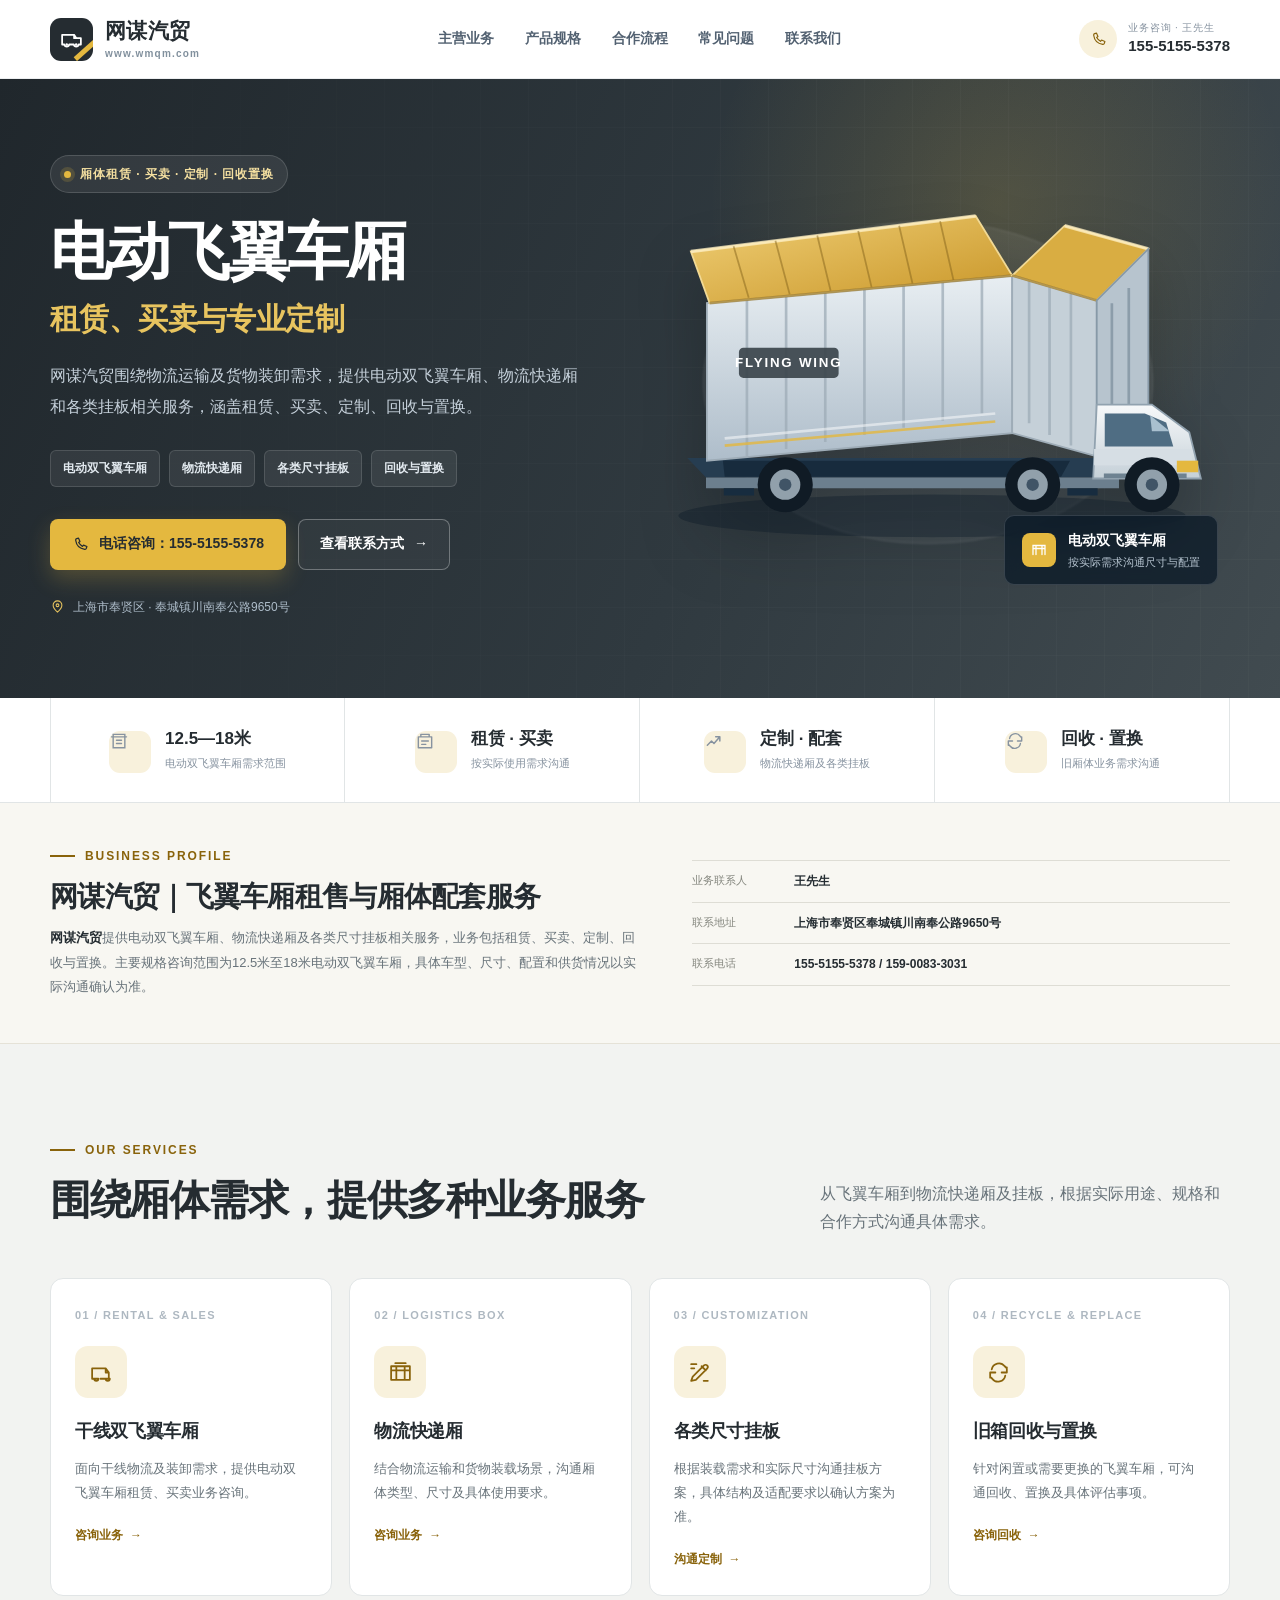
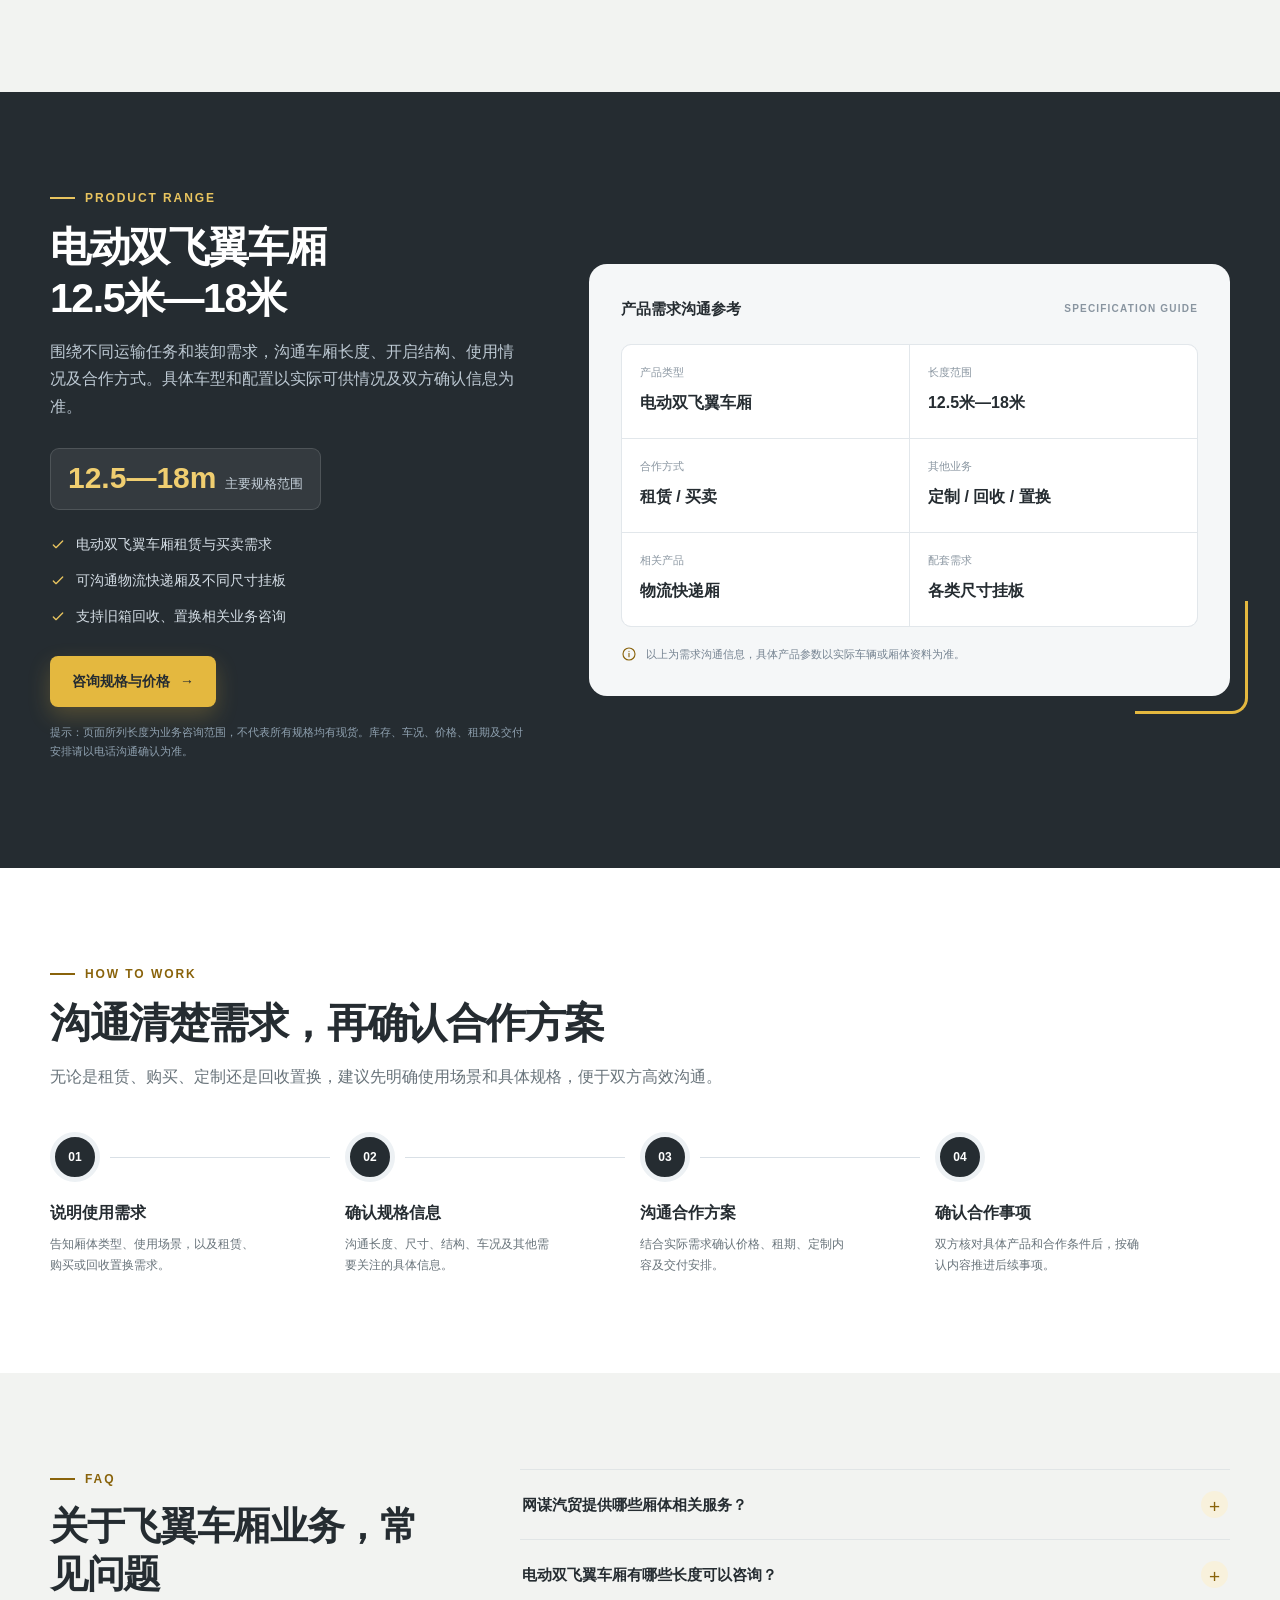
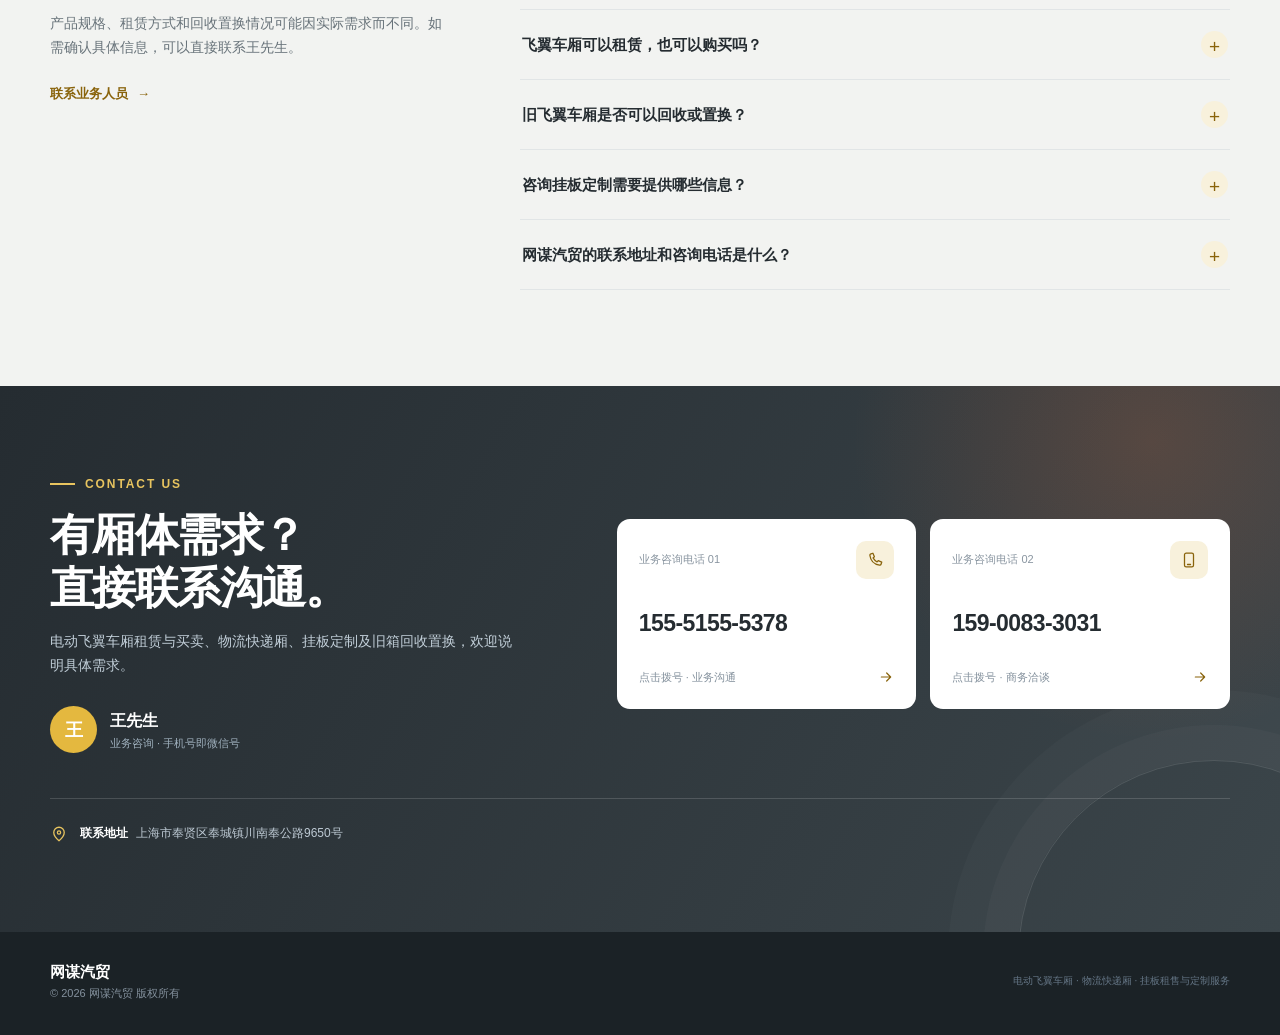
==== commit d28393f4: "Update index.html" ====
--- a/index.html
+++ b/index.html
@@ -1,25 +1,339 @@
-<!DOCTYPE html>
-<html lang="zh-CN">
 <head>
   <meta charset="UTF-8">
   <meta name="viewport" content="width=device-width, initial-scale=1">
-  <meta name="theme-color" content="#14283D">
+  <meta name="theme-color" content="#252C31">
+  <meta name="color-scheme" content="light">
   <meta name="format-detection" content="telephone=no">
-  <title>上海奉贤飞翼车厢租赁、买卖与定制｜网谋汽贸</title>
-  <meta name="description" content="网谋汽贸位于上海市奉贤区奉城镇川南奉公路9650号，提供电动双飞翼车厢、物流快递厢及各类挂板的租赁、买卖、定制、回收与置换业务。王先生：155-5155-5378、159-0083-3031。">
-  <meta name="keywords" content="网谋汽贸,上海飞翼车厢,上海奉贤飞翼车厢,奉城飞翼车厢,电动双飞翼车厢租赁,飞翼车厢买卖,物流快递厢,挂板定制,飞翼车厢回收置换">
+  <meta name="referrer" content="strict-origin-when-cross-origin">
+  <meta name="application-name" content="网谋汽贸">
   <meta name="author" content="网谋汽贸">
-  <meta name="robots" content="index,follow">
+  <meta name="publisher" content="网谋汽贸">
+  <meta name="description" content="网谋汽贸位于上海市奉贤区奉城镇川南奉公路9650号，提供电动双飞翼车厢、物流快递厢及各类挂板的租赁、买卖、定制、回收与置换服务。业务联系王先生：155-5155-5378、159-0083-3031。">
+  <meta name="keywords" content="网谋汽贸,上海飞翼车厢,上海奉贤飞翼车厢,奉城飞翼车厢,电动双飞翼车厢租赁,飞翼车厢买卖,物流快递厢,挂板定制,飞翼车厢回收,飞翼车厢置换">
+  <meta name="robots" content="index,follow,max-image-preview:large,max-snippet:-1,max-video-preview:-1">
+  <meta name="googlebot" content="index,follow,max-image-preview:large,max-snippet:-1,max-video-preview:-1">
+  <link rel="canonical" href="https://www.wmqm.com/">
+  <link rel="icon" type="image/svg+xml" href="/favicon.svg">
+  <link rel="apple-touch-icon" sizes="180x180" href="/apple-touch-icon.png">
+
+  <title>上海奉贤飞翼车厢租赁与买卖｜网谋汽贸</title>
+
+  <!-- Open Graph -->
   <meta property="og:type" content="website">
   <meta property="og:locale" content="zh_CN">
   <meta property="og:site_name" content="网谋汽贸">
-  <meta property="og:title" content="上海奉贤飞翼车厢租赁、买卖与定制｜网谋汽贸">
-  <meta property="og:description" content="网谋汽贸位于上海市奉贤区奉城镇，提供电动双飞翼车厢、物流快递厢及各类挂板的租赁、买卖、定制、回收与置换服务。">
-  <meta name="twitter:card" content="summary">
-  <meta name="twitter:title" content="上海奉贤飞翼车厢租赁、买卖与定制｜网谋汽贸">
-  <meta name="twitter:description" content="网谋汽贸提供电动双飞翼车厢、物流快递厢及各类挂板的租赁、买卖、定制、回收与置换服务。">
-
-  <style>
+  <meta property="og:url" content="https://www.wmqm.com/">
+  <meta property="og:title" content="上海奉贤飞翼车厢租赁与买卖｜网谋汽贸">
+  <meta property="og:description" content="网谋汽贸位于上海市奉贤区奉城镇川南奉公路9650号，提供电动双飞翼车厢、物流快递厢及各类挂板的租赁、买卖、定制、回收与置换服务。业务联系王先生：155-5155-5378、159-0083-3031。">
+  <meta property="og:image" content="https://www.wmqm.com/og-wmqm.png">
+  <meta property="og:image:secure_url" content="https://www.wmqm.com/og-wmqm.png">
+  <meta property="og:image:type" content="image/png">
+  <meta property="og:image:width" content="1200">
+  <meta property="og:image:height" content="630">
+  <meta property="og:image:alt" content="网谋汽贸电动飞翼车厢租赁、买卖、定制及回收置换业务介绍">
+  <meta property="og:updated_time" content="2026-11-02T00:00:00+08:00">
+
+  <!-- X / Twitter Card -->
+  <meta name="twitter:card" content="summary_large_image">
+  <meta name="twitter:title" content="上海奉贤飞翼车厢租赁与买卖｜网谋汽贸">
+  <meta name="twitter:description" content="网谋汽贸位于上海市奉贤区奉城镇川南奉公路9650号，提供电动双飞翼车厢、物流快递厢及各类挂板的租赁、买卖、定制、回收与置换服务。业务联系王先生：155-5155-5378、159-0083-3031。">
+  <meta name="twitter:image" content="https://www.wmqm.com/og-wmqm.png">
+  <meta name="twitter:image:alt" content="网谋汽贸电动飞翼车厢租赁、买卖、定制及回收置换业务介绍">
+
+  <script type="application/ld+json">
+{
+  "@context": "https://schema.org",
+  "@graph": [
+    {
+      "@type": "LocalBusiness",
+      "@id": "https://www.wmqm.com/#business",
+      "name": "网谋汽贸",
+      "url": "https://www.wmqm.com/",
+      "description": "网谋汽贸提供电动双飞翼车厢、物流快递厢及各类尺寸挂板相关服务，业务包括租赁、买卖、定制、回收与置换。主要规格咨询范围为12.5米至18米电动双飞翼车厢；具体车型、尺寸、配置、车况、库存和合作条件以实际沟通确认为准。",
+      "image": {
+        "@type": "ImageObject",
+        "url": "https://www.wmqm.com/og-wmqm.png",
+        "width": 1200,
+        "height": 630
+      },
+      "logo": "https://www.wmqm.com/logo-wmqm.svg",
+      "telephone": "+86-155-5155-5378",
+      "address": {
+        "@type": "PostalAddress",
+        "streetAddress": "奉贤区奉城镇川南奉公路9650号",
+        "addressLocality": "上海市",
+        "addressRegion": "上海市",
+        "addressCountry": "CN"
+      },
+      "contactPoint": [
+        {
+          "@type": "ContactPoint",
+          "name": "王先生",
+          "telephone": "+86-155-5155-5378",
+          "contactType": "业务咨询",
+          "availableLanguage": [
+            "zh-CN"
+          ]
+        },
+        {
+          "@type": "ContactPoint",
+          "name": "王先生",
+          "telephone": "+86-159-0083-3031",
+          "contactType": "业务咨询",
+          "availableLanguage": [
+            "zh-CN"
+          ]
+        }
+      ],
+      "knowsAbout": [
+        "电动双飞翼车厢",
+        "飞翼车厢租赁",
+        "飞翼车厢买卖",
+        "物流快递厢",
+        "各类尺寸挂板",
+        "挂板定制",
+        "旧飞翼车厢回收",
+        "飞翼车厢置换"
+      ],
+      "hasOfferCatalog": {
+        "@type": "OfferCatalog",
+        "name": "网谋汽贸厢体业务目录",
+        "itemListElement": [
+          {
+            "@type": "OfferCatalog",
+            "name": "飞翼车厢租赁与买卖",
+            "itemListElement": [
+              {
+                "@type": "Offer",
+                "itemOffered": {
+                  "@type": "Service",
+                  "name": "电动双飞翼车厢租赁"
+                }
+              },
+              {
+                "@type": "Offer",
+                "itemOffered": {
+                  "@type": "Service",
+                  "name": "电动双飞翼车厢买卖"
+                }
+              }
+            ]
+          },
+          {
+            "@type": "OfferCatalog",
+            "name": "厢体与挂板定制",
+            "itemListElement": [
+              {
+                "@type": "Offer",
+                "itemOffered": {
+                  "@type": "Service",
+                  "name": "物流快递厢需求定制"
+                }
+              },
+              {
+                "@type": "Offer",
+                "itemOffered": {
+                  "@type": "Service",
+                  "name": "各类尺寸挂板定制"
+                }
+              }
+            ]
+          },
+          {
+            "@type": "OfferCatalog",
+            "name": "旧厢回收与置换",
+            "itemListElement": [
+              {
+                "@type": "Offer",
+                "itemOffered": {
+                  "@type": "Service",
+                  "name": "旧飞翼车厢回收"
+                }
+              },
+              {
+                "@type": "Offer",
+                "itemOffered": {
+                  "@type": "Service",
+                  "name": "旧飞翼车厢置换"
+                }
+              }
+            ]
+          }
+        ]
+      }
+    },
+    {
+      "@type": "WebSite",
+      "@id": "https://www.wmqm.com/#website",
+      "url": "https://www.wmqm.com/",
+      "name": "网谋汽贸",
+      "alternateName": "www.wmqm.com",
+      "inLanguage": "zh-CN",
+      "publisher": {
+        "@id": "https://www.wmqm.com/#business"
+      }
+    },
+    {
+      "@type": "WebPage",
+      "@id": "https://www.wmqm.com/#webpage",
+      "url": "https://www.wmqm.com/",
+      "name": "上海奉贤飞翼车厢租赁与买卖｜网谋汽贸",
+      "description": "网谋汽贸位于上海市奉贤区奉城镇川南奉公路9650号，提供电动双飞翼车厢、物流快递厢及各类挂板的租赁、买卖、定制、回收与置换服务。业务联系王先生：155-5155-5378、159-0083-3031。",
+      "inLanguage": "zh-CN",
+      "isPartOf": {
+        "@id": "https://www.wmqm.com/#website"
+      },
+      "about": {
+        "@id": "https://www.wmqm.com/#business"
+      },
+      "mainEntity": {
+        "@id": "https://www.wmqm.com/#business"
+      },
+      "primaryImageOfPage": {
+        "@id": "https://www.wmqm.com/#primaryimage"
+      }
+    },
+    {
+      "@type": "ImageObject",
+      "@id": "https://www.wmqm.com/#primaryimage",
+      "url": "https://www.wmqm.com/og-wmqm.png",
+      "contentUrl": "https://www.wmqm.com/og-wmqm.png",
+      "caption": "网谋汽贸电动飞翼车厢租赁、买卖、定制及回收置换业务",
+      "width": 1200,
+      "height": 630
+    },
+    {
+      "@type": "Service",
+      "@id": "https://www.wmqm.com/#service-flying-wing",
+      "name": "电动双飞翼车厢租赁与买卖",
+      "description": "提供12.5米至18米电动双飞翼车厢相关需求咨询，租赁、买卖方式及具体规格以实际沟通确认为准。",
+      "serviceType": [
+        "电动双飞翼车厢租赁",
+        "电动双飞翼车厢买卖"
+      ],
+      "provider": {
+        "@id": "https://www.wmqm.com/#business"
+      },
+      "areaServed": {
+        "@type": "AdministrativeArea",
+        "name": "上海市"
+      }
+    },
+    {
+      "@type": "Service",
+      "@id": "https://www.wmqm.com/#service-logistics-box",
+      "name": "物流快递厢业务",
+      "description": "围绕物流运输和货物装载需求，沟通物流快递厢类型、尺寸及具体使用要求。",
+      "serviceType": [
+        "物流快递厢"
+      ],
+      "provider": {
+        "@id": "https://www.wmqm.com/#business"
+      },
+      "areaServed": {
+        "@type": "AdministrativeArea",
+        "name": "上海市"
+      }
+    },
+    {
+      "@type": "Service",
+      "@id": "https://www.wmqm.com/#service-custom-panels",
+      "name": "各类尺寸挂板定制",
+      "description": "根据实际装载场景、尺寸和结构要求，沟通各类挂板定制需求。",
+      "serviceType": [
+        "挂板定制",
+        "各类尺寸挂板"
+      ],
+      "provider": {
+        "@id": "https://www.wmqm.com/#business"
+      },
+      "areaServed": {
+        "@type": "AdministrativeArea",
+        "name": "上海市"
+      }
+    },
+    {
+      "@type": "Service",
+      "@id": "https://www.wmqm.com/#service-recycling",
+      "name": "旧飞翼车厢回收与置换",
+      "description": "可联系网谋汽贸沟通旧飞翼车厢回收与置换需求，具体评估和合作条件以实际沟通为准。",
+      "serviceType": [
+        "旧飞翼车厢回收",
+        "飞翼车厢置换"
+      ],
+      "provider": {
+        "@id": "https://www.wmqm.com/#business"
+      },
+      "areaServed": {
+        "@type": "AdministrativeArea",
+        "name": "上海市"
+      }
+    },
+    {
+      "@type": "FAQPage",
+      "@id": "https://www.wmqm.com/#faq",
+      "url": "https://www.wmqm.com/#faq",
+      "name": "网谋汽贸飞翼车厢业务常见问题",
+      "inLanguage": "zh-CN",
+      "isPartOf": {
+        "@id": "https://www.wmqm.com/#webpage"
+      },
+      "mainEntity": [
+        {
+          "@type": "Question",
+          "name": "网谋汽贸提供哪些厢体相关服务？",
+          "acceptedAnswer": {
+            "@type": "Answer",
+            "text": "网谋汽贸提供电动双飞翼车厢、物流快递厢及各类挂板的租赁、买卖、定制、回收与置换服务。"
+          }
+        },
+        {
+          "@type": "Question",
+          "name": "电动双飞翼车厢有哪些长度可以咨询？",
+          "acceptedAnswer": {
+            "@type": "Answer",
+            "text": "目前页面展示的主要需求范围为12.5米至18米，具体车型、尺寸、配置及可供情况需要根据实际需求沟通确认。"
+          }
+        },
+        {
+          "@type": "Question",
+          "name": "飞翼车厢可以租赁，也可以购买吗？",
+          "acceptedAnswer": {
+            "@type": "Answer",
+            "text": "可以咨询租赁和买卖业务。租赁周期、车辆或厢体情况、价格及交付安排，以双方沟通确认的具体方案为准。"
+          }
+        },
+        {
+          "@type": "Question",
+          "name": "旧飞翼车厢是否可以回收或置换？",
+          "acceptedAnswer": {
+            "@type": "Answer",
+            "text": "可以联系业务人员沟通旧箱回收与置换需求，建议提前提供厢体尺寸、使用情况及现场照片，便于进一步沟通。"
+          }
+        },
+        {
+          "@type": "Question",
+          "name": "咨询挂板定制需要提供哪些信息？",
+          "acceptedAnswer": {
+            "@type": "Answer",
+            "text": "建议提供所需类型、尺寸、使用场景、租赁或购买需求，以及期望的交付时间。涉及定制时，可补充结构和装载要求。"
+          }
+        },
+        {
+          "@type": "Question",
+          "name": "网谋汽贸的联系地址和咨询电话是什么？",
+          "acceptedAnswer": {
+            "@type": "Answer",
+            "text": "联系地址为上海市奉贤区奉城镇川南奉公路9650号。业务联系人为王先生，联系电话为155-5155-5378和159-0083-3031。"
+          }
+        }
+      ]
+    }
+  ]
+}
+  </script>
+
+<style>
     :root {
       --navy: #252c31;
       --navy-2: #343e44;
@@ -773,128 +1087,6 @@
       }
     }
   </style>
-
-  <script type="application/ld+json">
-  {
-    "@context": "https://schema.org",
-    "@graph": [
-      {
-        "@type": "Organization",
-        "@id": "#organization",
-        "name": "网谋汽贸",
-        "description": "网谋汽贸提供电动双飞翼车厢、物流快递厢及各类尺寸挂板的租赁、买卖、定制、回收与置换服务。",
-        "knowsAbout": [
-          "电动双飞翼车厢",
-          "飞翼车厢租赁",
-          "飞翼车厢买卖",
-          "物流快递厢",
-          "挂板定制",
-          "车厢回收与置换"
-        ],
-        "contactPoint": [
-          {
-            "@type": "ContactPoint",
-            "telephone": "+86-155-5155-5378",
-            "contactType": "业务咨询",
-            "availableLanguage": "Chinese"
-          },
-          {
-            "@type": "ContactPoint",
-            "telephone": "+86-159-0083-3031",
-            "contactType": "业务咨询",
-            "availableLanguage": "Chinese"
-          }
-        ],
-        "address": {
-          "@type": "PostalAddress",
-          "streetAddress": "奉城镇川南奉公路9650号",
-          "addressLocality": "奉贤区",
-          "addressRegion": "上海市",
-          "addressCountry": "CN"
-        }
-      },
-      {
-        "@type": "WebPage",
-        "@id": "#webpage",
-        "name": "上海奉贤飞翼车厢租赁、买卖与定制",
-        "description": "网谋汽贸位于上海市奉贤区奉城镇川南奉公路9650号，提供电动双飞翼车厢、物流快递厢及各类挂板的租赁、买卖、定制、回收与置换服务。",
-        "inLanguage": "zh-CN",
-        "about": { "@id": "#organization" },
-        "mainEntity": { "@id": "#organization" }
-      },
-      {
-        "@type": "Service",
-        "name": "电动飞翼车厢租赁、买卖与定制服务",
-        "description": "网谋汽贸提供电动双飞翼车厢租赁与买卖、物流快递厢及挂板定制，以及旧飞翼车厢回收与置换相关业务咨询。",
-        "provider": { "@id": "#organization" },
-        "serviceType": [
-          "电动双飞翼车厢租赁",
-          "飞翼车厢买卖",
-          "物流快递厢定制",
-          "挂板定制",
-          "车厢回收与置换"
-        ],
-        "areaServed": {
-          "@type": "AdministrativeArea",
-          "name": "上海市"
-        }
-      },
-      {
-        "@type": "FAQPage",
-        "mainEntity": [
-          {
-            "@type": "Question",
-            "name": "网谋汽贸提供哪些厢体相关服务？",
-            "acceptedAnswer": {
-              "@type": "Answer",
-              "text": "网谋汽贸提供电动双飞翼车厢、物流快递厢及各类挂板的租赁、买卖、定制、回收与置换服务。"
-            }
-          },
-          {
-            "@type": "Question",
-            "name": "电动双飞翼车厢有哪些长度可以咨询？",
-            "acceptedAnswer": {
-              "@type": "Answer",
-              "text": "目前页面展示的主要需求范围为12.5米至18米，具体车型、尺寸、配置及可供情况需要根据实际需求沟通确认。"
-            }
-          },
-          {
-            "@type": "Question",
-            "name": "飞翼车厢可以租赁，也可以购买吗？",
-            "acceptedAnswer": {
-              "@type": "Answer",
-              "text": "可以咨询租赁和买卖业务。租赁周期、车辆或厢体情况、价格及交付安排，以双方沟通确认的具体方案为准。"
-            }
-          },
-          {
-            "@type": "Question",
-            "name": "旧飞翼车厢是否可以回收或置换？",
-            "acceptedAnswer": {
-              "@type": "Answer",
-              "text": "可以联系业务人员沟通旧箱回收与置换需求，建议提前提供厢体尺寸、使用情况及现场照片，便于进一步沟通。"
-            }
-          },
-          {
-            "@type": "Question",
-            "name": "咨询飞翼车厢或挂板定制需要提供哪些信息？",
-            "acceptedAnswer": {
-              "@type": "Answer",
-              "text": "建议提供所需类型、尺寸、使用场景、租赁或购买需求，以及期望的交付时间。涉及定制时，可补充结构和装载要求。"
-            }
-          },
-          {
-            "@type": "Question",
-            "name": "网谋汽贸的联系地址和咨询电话是什么？",
-            "acceptedAnswer": {
-              "@type": "Answer",
-              "text": "联系地址为上海市奉贤区奉城镇川南奉公路9650号。业务联系人为王先生，联系电话为155-5155-5378和159-0083-3031。"
-            }
-          }
-        ]
-      }
-    ]
-  }
-  </script>
 </head>
 
 <body id="top">
@@ -969,7 +1161,9 @@
         </div>
 
         <div class="hero-visual">
-          <svg class="truck-illustration" viewBox="0 0 680 440" role="img" aria-label="电动双飞翼物流车厢示意插画">
+          <svg class="truck-illustration" viewBox="0 0 680 440" role="img" aria-labelledby="truck-illustration-title truck-illustration-desc">
+            <title id="truck-illustration-title">电动双飞翼车厢示意图</title>
+            <desc id="truck-illustration-desc">展示双侧翼板开启状态的物流运输车厢，仅作产品类型示意，具体结构和配置以实际产品为准。</desc>
             <defs>
               <linearGradient id="boxTop" x1="0" y1="0" x2="1" y2="1">
                 <stop offset="0" stop-color="#f7fafc"/>
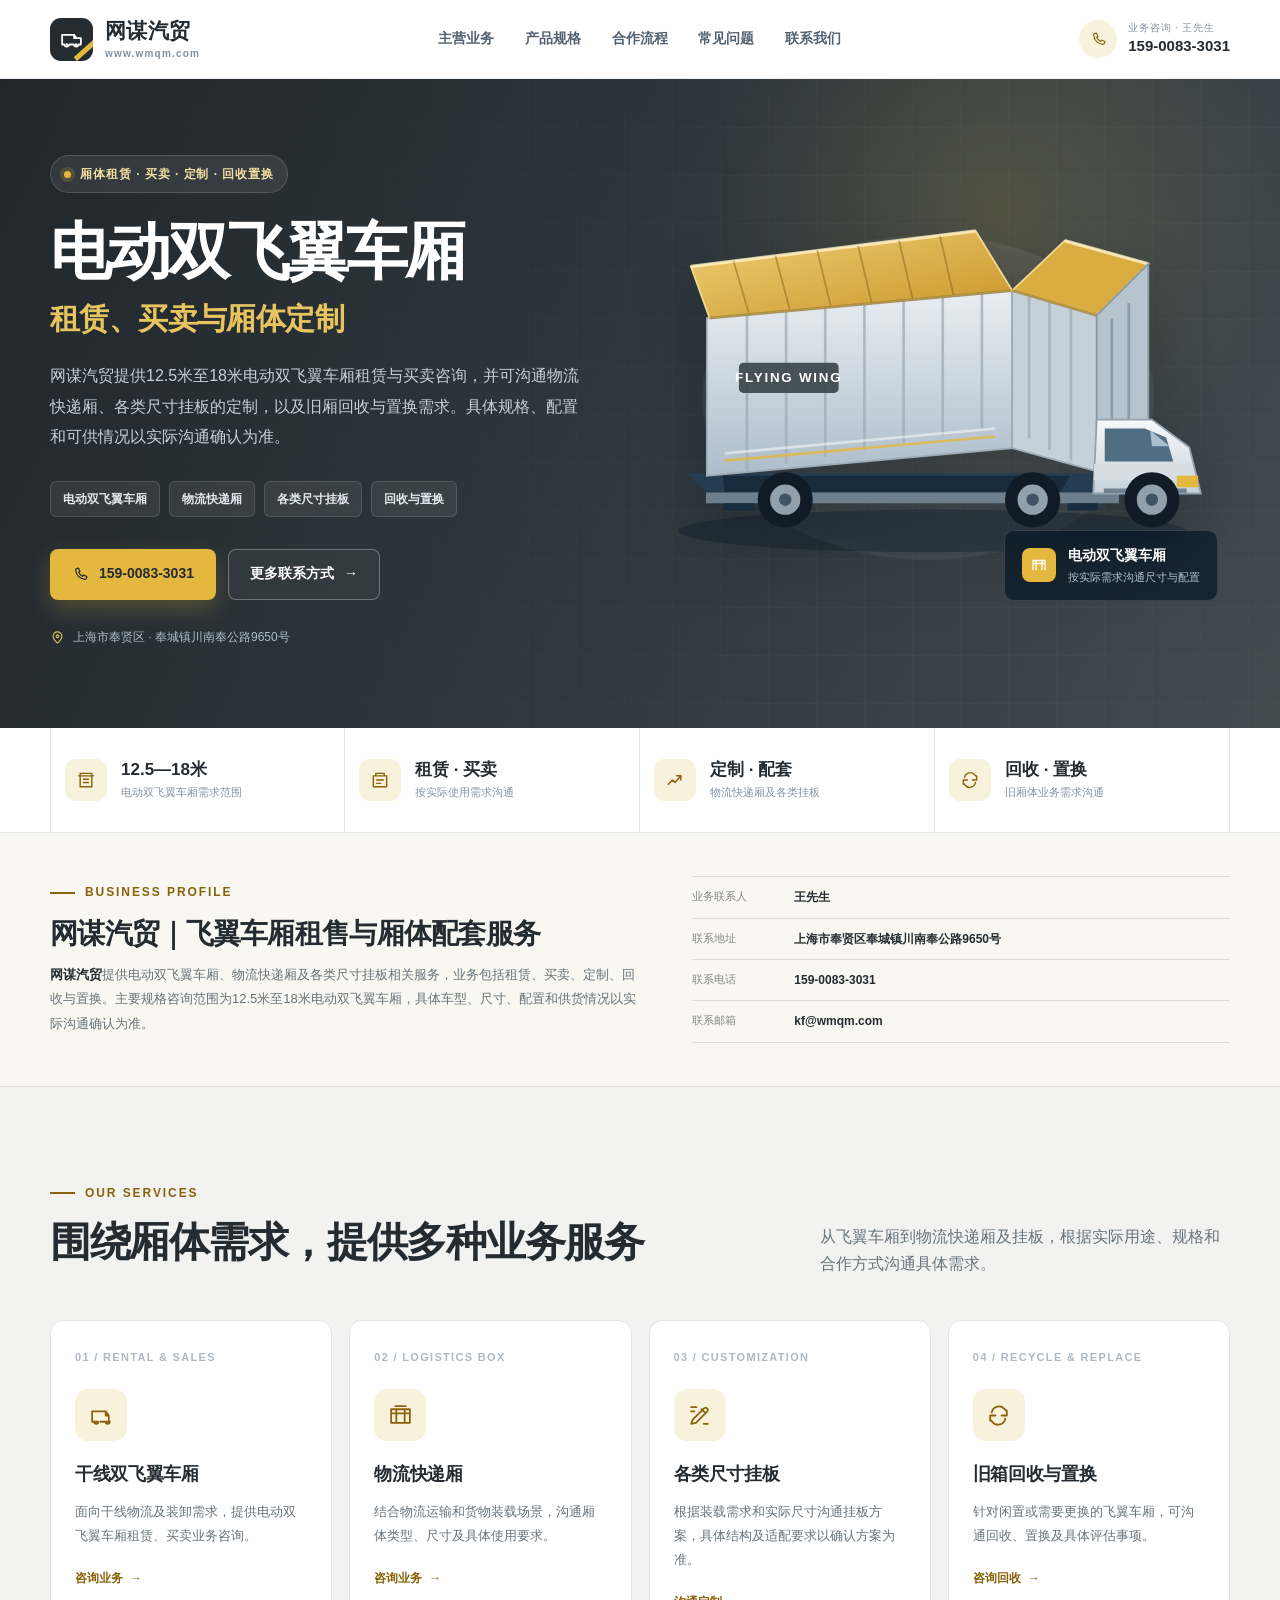
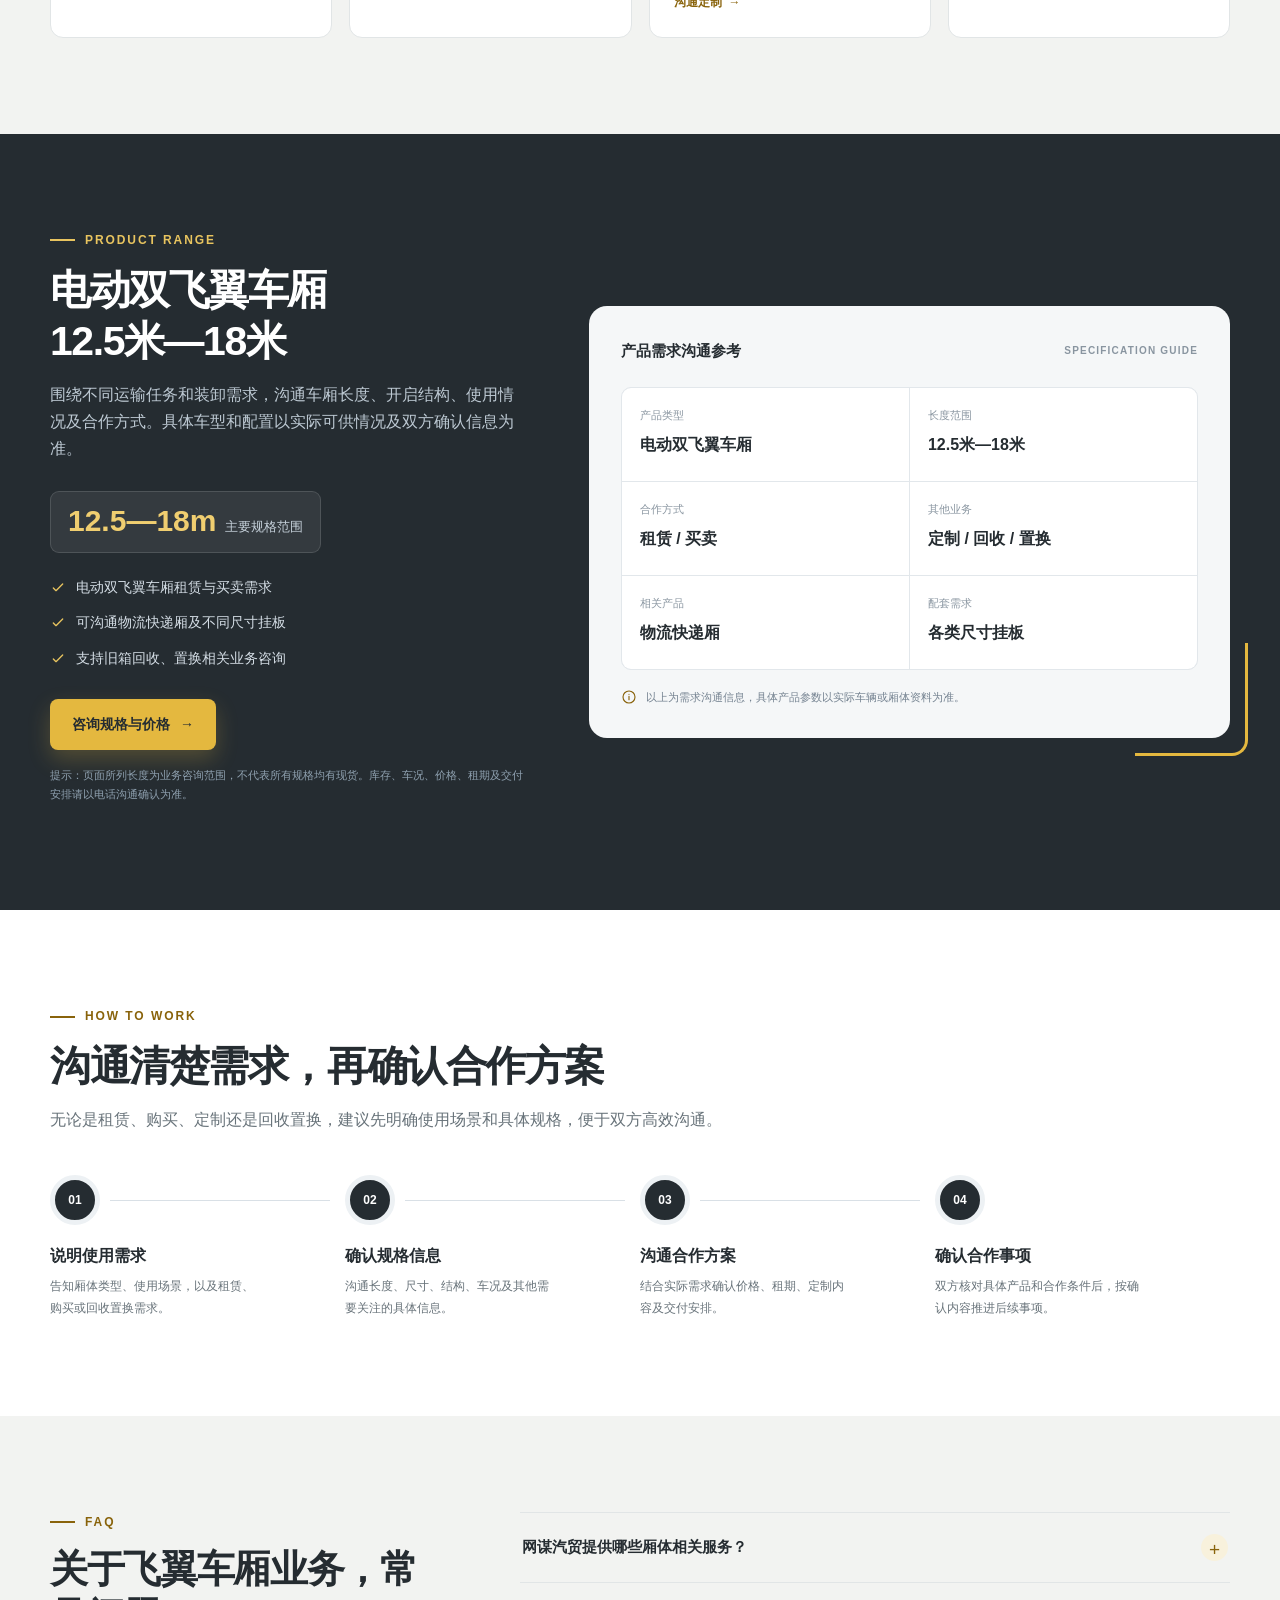
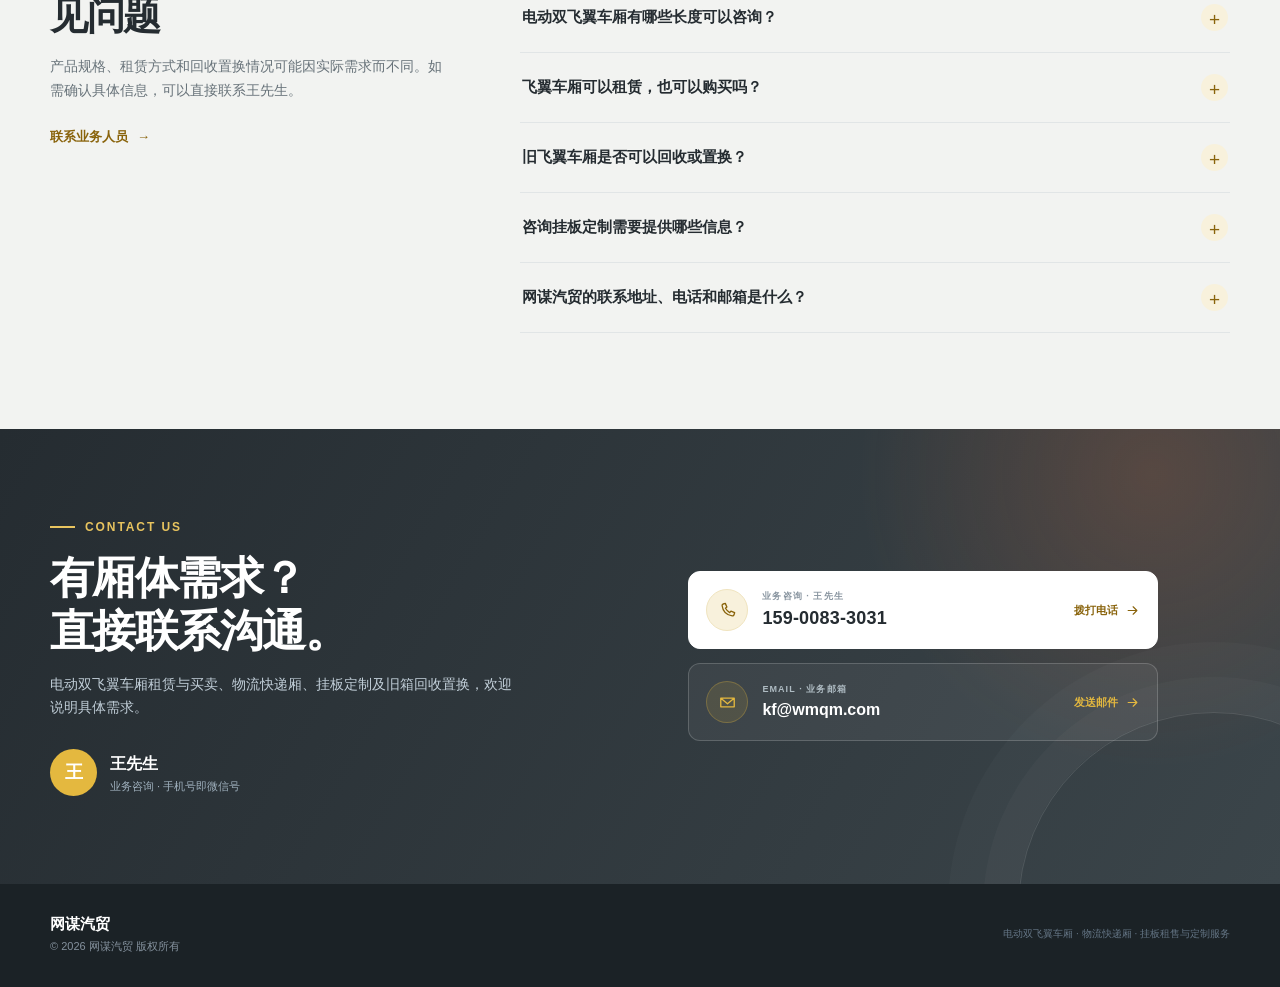
==== commit c9bb2ee2: "Update index.html" ====
--- a/index.html
+++ b/index.html
@@ -8,37 +8,37 @@
   <meta name="application-name" content="网谋汽贸">
   <meta name="author" content="网谋汽贸">
   <meta name="publisher" content="网谋汽贸">
-  <meta name="description" content="网谋汽贸位于上海市奉贤区奉城镇川南奉公路9650号，提供电动双飞翼车厢、物流快递厢及各类挂板的租赁、买卖、定制、回收与置换服务。业务联系王先生：155-5155-5378、159-0083-3031。">
-  <meta name="keywords" content="网谋汽贸,上海飞翼车厢,上海奉贤飞翼车厢,奉城飞翼车厢,电动双飞翼车厢租赁,飞翼车厢买卖,物流快递厢,挂板定制,飞翼车厢回收,飞翼车厢置换">
+  <meta name="description" content="网谋汽贸位于上海市奉贤区奉城镇川南奉公路9650号，提供12.5米至18米电动双飞翼车厢租赁与买卖，以及物流快递厢、各类尺寸挂板定制、旧厢回收与置换服务。联系王先生：159-0083-3031，邮箱：kf@wmqm.com。">
+  <meta name="keywords" content="网谋汽贸,上海电动双飞翼车厢,上海飞翼车厢租赁,上海奉贤飞翼车厢,奉城飞翼车厢,电动双飞翼车厢买卖,物流快递厢,挂板定制,飞翼车厢回收,飞翼车厢置换">
   <meta name="robots" content="index,follow,max-image-preview:large,max-snippet:-1,max-video-preview:-1">
   <meta name="googlebot" content="index,follow,max-image-preview:large,max-snippet:-1,max-video-preview:-1">
   <link rel="canonical" href="https://www.wmqm.com/">
   <link rel="icon" type="image/svg+xml" href="/favicon.svg">
   <link rel="apple-touch-icon" sizes="180x180" href="/apple-touch-icon.png">
 
-  <title>上海奉贤飞翼车厢租赁与买卖｜网谋汽贸</title>
+  <title>上海奉贤电动双飞翼车厢租赁与买卖｜网谋汽贸</title>
 
   <!-- Open Graph -->
   <meta property="og:type" content="website">
   <meta property="og:locale" content="zh_CN">
   <meta property="og:site_name" content="网谋汽贸">
   <meta property="og:url" content="https://www.wmqm.com/">
-  <meta property="og:title" content="上海奉贤飞翼车厢租赁与买卖｜网谋汽贸">
-  <meta property="og:description" content="网谋汽贸位于上海市奉贤区奉城镇川南奉公路9650号，提供电动双飞翼车厢、物流快递厢及各类挂板的租赁、买卖、定制、回收与置换服务。业务联系王先生：155-5155-5378、159-0083-3031。">
+  <meta property="og:title" content="上海奉贤电动双飞翼车厢租赁与买卖｜网谋汽贸">
+  <meta property="og:description" content="网谋汽贸位于上海市奉贤区奉城镇川南奉公路9650号，提供12.5米至18米电动双飞翼车厢租赁与买卖，以及物流快递厢、各类尺寸挂板定制、旧厢回收与置换服务。联系王先生：159-0083-3031，邮箱：kf@wmqm.com。">
   <meta property="og:image" content="https://www.wmqm.com/og-wmqm.png">
   <meta property="og:image:secure_url" content="https://www.wmqm.com/og-wmqm.png">
   <meta property="og:image:type" content="image/png">
   <meta property="og:image:width" content="1200">
   <meta property="og:image:height" content="630">
-  <meta property="og:image:alt" content="网谋汽贸电动飞翼车厢租赁、买卖、定制及回收置换业务介绍">
-  <meta property="og:updated_time" content="2026-11-02T00:00:00+08:00">
+  <meta property="og:image:alt" content="网谋汽贸电动飞翼车厢租赁、买卖、定制及回收置换业务介绍，含联系电话和业务邮箱">
+  <meta property="og:updated_time" content="2026-11-02T22:15:00+08:00">
 
   <!-- X / Twitter Card -->
   <meta name="twitter:card" content="summary_large_image">
-  <meta name="twitter:title" content="上海奉贤飞翼车厢租赁与买卖｜网谋汽贸">
-  <meta name="twitter:description" content="网谋汽贸位于上海市奉贤区奉城镇川南奉公路9650号，提供电动双飞翼车厢、物流快递厢及各类挂板的租赁、买卖、定制、回收与置换服务。业务联系王先生：155-5155-5378、159-0083-3031。">
+  <meta name="twitter:title" content="上海奉贤电动双飞翼车厢租赁与买卖｜网谋汽贸">
+  <meta name="twitter:description" content="网谋汽贸位于上海市奉贤区奉城镇川南奉公路9650号，提供12.5米至18米电动双飞翼车厢租赁与买卖，以及物流快递厢、各类尺寸挂板定制、旧厢回收与置换服务。联系王先生：159-0083-3031，邮箱：kf@wmqm.com。">
   <meta name="twitter:image" content="https://www.wmqm.com/og-wmqm.png">
-  <meta name="twitter:image:alt" content="网谋汽贸电动飞翼车厢租赁、买卖、定制及回收置换业务介绍">
+  <meta name="twitter:image:alt" content="网谋汽贸电动飞翼车厢租赁、买卖、定制及回收置换业务介绍，含联系电话和业务邮箱">
 
   <script type="application/ld+json">
 {
@@ -49,7 +49,7 @@
       "@id": "https://www.wmqm.com/#business",
       "name": "网谋汽贸",
       "url": "https://www.wmqm.com/",
-      "description": "网谋汽贸提供电动双飞翼车厢、物流快递厢及各类尺寸挂板相关服务，业务包括租赁、买卖、定制、回收与置换。主要规格咨询范围为12.5米至18米电动双飞翼车厢；具体车型、尺寸、配置、车况、库存和合作条件以实际沟通确认为准。",
+      "description": "网谋汽贸位于上海市奉贤区奉城镇川南奉公路9650号，围绕物流运输和货物装卸需求，提供12.5米至18米电动双飞翼车厢租赁与买卖咨询，以及物流快递厢、各类尺寸挂板定制、旧厢回收与置换相关服务。具体车型、规格、配置、车况和合作条件以实际沟通确认为准。",
       "image": {
         "@type": "ImageObject",
         "url": "https://www.wmqm.com/og-wmqm.png",
@@ -57,11 +57,11 @@
         "height": 630
       },
       "logo": "https://www.wmqm.com/logo-wmqm.svg",
-      "telephone": "+86-155-5155-5378",
+      "telephone": "+86-15900833031",
       "address": {
         "@type": "PostalAddress",
-        "streetAddress": "奉贤区奉城镇川南奉公路9650号",
-        "addressLocality": "上海市",
+        "streetAddress": "奉城镇川南奉公路9650号",
+        "addressLocality": "奉贤区",
         "addressRegion": "上海市",
         "addressCountry": "CN"
       },
@@ -69,20 +69,12 @@
         {
           "@type": "ContactPoint",
           "name": "王先生",
-          "telephone": "+86-155-5155-5378",
+          "telephone": "+86-15900833031",
           "contactType": "业务咨询",
           "availableLanguage": [
             "zh-CN"
-          ]
-        },
-        {
-          "@type": "ContactPoint",
-          "name": "王先生",
-          "telephone": "+86-159-0083-3031",
-          "contactType": "业务咨询",
-          "availableLanguage": [
-            "zh-CN"
-          ]
+          ],
+          "email": "kf@wmqm.com"
         }
       ],
       "knowsAbout": [
@@ -160,7 +152,8 @@
             ]
           }
         ]
-      }
+      },
+      "email": "kf@wmqm.com"
     },
     {
       "@type": "WebSite",
@@ -177,8 +170,8 @@
       "@type": "WebPage",
       "@id": "https://www.wmqm.com/#webpage",
       "url": "https://www.wmqm.com/",
-      "name": "上海奉贤飞翼车厢租赁与买卖｜网谋汽贸",
-      "description": "网谋汽贸位于上海市奉贤区奉城镇川南奉公路9650号，提供电动双飞翼车厢、物流快递厢及各类挂板的租赁、买卖、定制、回收与置换服务。业务联系王先生：155-5155-5378、159-0083-3031。",
+      "name": "上海奉贤电动双飞翼车厢租赁与买卖｜网谋汽贸",
+      "description": "网谋汽贸位于上海市奉贤区奉城镇川南奉公路9650号，提供12.5米至18米电动双飞翼车厢租赁与买卖，以及物流快递厢、各类尺寸挂板定制、旧厢回收与置换服务。联系王先生：159-0083-3031，邮箱：kf@wmqm.com。",
       "inLanguage": "zh-CN",
       "isPartOf": {
         "@id": "https://www.wmqm.com/#website"
@@ -284,7 +277,7 @@
           "name": "网谋汽贸提供哪些厢体相关服务？",
           "acceptedAnswer": {
             "@type": "Answer",
-            "text": "网谋汽贸提供电动双飞翼车厢、物流快递厢及各类挂板的租赁、买卖、定制、回收与置换服务。"
+            "text": "主要涉及电动双飞翼车厢、物流快递厢及各类挂板，业务包括租赁、买卖、定制、回收与置换。具体产品和合作方式可以根据实际需求沟通。"
           }
         },
         {
@@ -292,7 +285,7 @@
           "name": "电动双飞翼车厢有哪些长度可以咨询？",
           "acceptedAnswer": {
             "@type": "Answer",
-            "text": "目前页面展示的主要需求范围为12.5米至18米，具体车型、尺寸、配置及可供情况需要根据实际需求沟通确认。"
+            "text": "目前页面展示的主要需求范围为12.5米至18米。不同车型、厢体结构和配置可能存在差异，具体可供规格请电话确认。"
           }
         },
         {
@@ -300,7 +293,7 @@
           "name": "飞翼车厢可以租赁，也可以购买吗？",
           "acceptedAnswer": {
             "@type": "Answer",
-            "text": "可以咨询租赁和买卖业务。租赁周期、车辆或厢体情况、价格及交付安排，以双方沟通确认的具体方案为准。"
+            "text": "可以咨询租赁和买卖业务。建议提前说明所需长度、使用场景、预计使用周期及交付地点，便于进一步沟通具体方案。"
           }
         },
         {
@@ -308,7 +301,7 @@
           "name": "旧飞翼车厢是否可以回收或置换？",
           "acceptedAnswer": {
             "@type": "Answer",
-            "text": "可以联系业务人员沟通旧箱回收与置换需求，建议提前提供厢体尺寸、使用情况及现场照片，便于进一步沟通。"
+            "text": "可以联系业务人员沟通旧箱回收与置换需求。建议提前准备厢体尺寸、使用情况及现场照片，具体评估和合作条件以实际沟通为准。"
           }
         },
         {
@@ -316,15 +309,15 @@
           "name": "咨询挂板定制需要提供哪些信息？",
           "acceptedAnswer": {
             "@type": "Answer",
-            "text": "建议提供所需类型、尺寸、使用场景、租赁或购买需求，以及期望的交付时间。涉及定制时，可补充结构和装载要求。"
+            "text": "建议提供挂板尺寸、使用场景、装载需求和期望结构。如有现有样品或现场照片，也可以一并提供，便于沟通具体定制要求。"
           }
         },
         {
           "@type": "Question",
-          "name": "网谋汽贸的联系地址和咨询电话是什么？",
+          "name": "网谋汽贸的联系地址、电话和邮箱是什么？",
           "acceptedAnswer": {
             "@type": "Answer",
-            "text": "联系地址为上海市奉贤区奉城镇川南奉公路9650号。业务联系人为王先生，联系电话为155-5155-5378和159-0083-3031。"
+            "text": "联系地址为上海市奉贤区奉城镇川南奉公路9650号。业务联系人为王先生，联系电话为159-0083-3031（手机号即微信号），业务邮箱为kf@wmqm.com。"
           }
         }
       ]
@@ -363,6 +356,19 @@
       text-rendering: optimizeLegibility;
     }
     body, button, a { -webkit-tap-highlight-color: transparent; }
+    .skip-link {
+      position: absolute;
+      z-index: 100;
+      top: 10px;
+      left: 10px;
+      padding: 10px 14px;
+      color: #fff;
+      background: var(--navy);
+      border-radius: 7px;
+      transform: translateY(-160%);
+      transition: transform .18s ease;
+    }
+    .skip-link:focus { transform: translateY(0); }
     a { color: inherit; }
     button { font: inherit; }
     svg { display: block; }
@@ -642,9 +648,30 @@
       border-right: 1px solid var(--line);
     }
     .fact:first-child { border-left: 1px solid var(--line); }
-    .fact-icon { width: 42px; height: 42px; display: grid; place-items: center; color: var(--orange-dark); background: #f8f1dc; border-radius: 11px; flex: 0 0 auto; }
-    .fact strong { display: block; color: var(--navy); font-size: 17px; line-height: 1.3; }
-    .fact span { display: block; margin-top: 4px; color: #8793a0; font-size: 11px; }
+    .fact-icon {
+      width: 42px;
+      height: 42px;
+      display: grid;
+      place-items: center;
+      align-self: center;
+      flex: 0 0 42px;
+      margin: 0;
+      color: var(--orange-dark);
+      background: #f8f1dc;
+      border-radius: 11px;
+      line-height: 1;
+    }
+    .fact-icon svg { display: block; width: 20px; height: 20px; }
+    .fact-copy {
+      min-width: 0;
+      flex: 1 1 auto;
+      min-height: 42px;
+      display: flex;
+      flex-direction: column;
+      justify-content: center;
+    }
+    .fact-copy strong { display: block; color: var(--navy); font-size: 17px; line-height: 1.3; }
+    .fact-copy span { display: block; margin-top: 4px; color: #8793a0; font-size: 11px; line-height: 1.45; }
 
 
     /* Explicit business profile: readable entity facts for visitors and crawlers */
@@ -899,25 +926,138 @@
     .person-avatar { width: 47px; height: 47px; display: grid; place-items: center; color: #fff; background: var(--orange); border-radius: 50%; font-size: 18px; font-weight: 850; }
     .person-copy strong { display: block; color: #fff; font-size: 16px; }
     .person-copy span { color: #9fb0bd; font-size: 11px; }
-    .contact-cards { display: grid; grid-template-columns: repeat(2, 1fr); gap: 14px; }
+    .contact-cards { display: grid; grid-template-columns: minmax(0, 1fr); gap: 14px; max-width: 470px; width: 100%; margin-inline: auto; }
+    /* Equal-height contact rows: same geometry, distinct original colors. */
+    .contact-card, .email-contact {
+      min-height: 78px;
+      display: flex;
+      align-items: center;
+      gap: 14px;
+      padding: 13px 17px;
+      border-radius: 12px;
+      text-decoration: none;
+      transition: background .2s ease, border-color .2s ease, transform .2s ease, box-shadow .2s ease;
+    }
     .contact-card {
-      min-height: 190px;
-      display: flex;
-      flex-direction: column;
-      justify-content: space-between;
-      padding: 22px;
       color: var(--ink);
       background: #fff;
-      border-radius: 13px;
-      text-decoration: none;
-      transition: transform .2s ease, box-shadow .2s ease;
-    }
-    .contact-card:hover { transform: translateY(-4px); box-shadow: 0 15px 35px rgba(0,0,0,.18); }
-    .contact-card-top { display: flex; align-items: center; justify-content: space-between; color: #8995a0; font-size: 11px; }
-    .contact-card-icon { width: 38px; height: 38px; display: grid; place-items: center; color: var(--orange-dark); background: #f8f1dc; border-radius: 10px; }
-    .contact-number { color: var(--navy); font-size: clamp(18px, 2vw, 23px); font-weight: 850; letter-spacing: -.025em; white-space: nowrap; }
-    .contact-card-bottom { display: flex; justify-content: space-between; align-items: center; color: #84919d; font-size: 11px; }
-    .contact-card-bottom svg { color: var(--orange-dark); }
+      border: 1px solid rgba(255,255,255,1);
+    }
+    .contact-card:hover {
+      transform: translateY(-2px);
+      border-color: #e4b83f;
+      box-shadow: 0 12px 26px rgba(0,0,0,.14);
+    }
+    .contact-card-icon {
+      width: 42px;
+      height: 42px;
+      flex: 0 0 42px;
+      display: grid;
+      place-items: center;
+      color: var(--orange-dark);
+      background: #f8f1dc;
+      border: 1px solid #f0e4bf;
+      border-radius: 50%;
+    }
+    .contact-card-copy {
+      min-width: 0;
+      display: flex;
+      flex: 1 1 auto;
+      flex-direction: column;
+      gap: 3px;
+    }
+    .contact-card-label {
+      color: #8995a0;
+      font-size: 9px;
+      font-weight: 700;
+      letter-spacing: .12em;
+      line-height: 1.3;
+    }
+    .contact-number {
+      color: var(--navy);
+      font-size: 18px;
+      font-weight: 850;
+      letter-spacing: .01em;
+      line-height: 1.35;
+      white-space: nowrap;
+      font-variant-numeric: tabular-nums;
+    }
+    .contact-card-action {
+      display: inline-flex;
+      flex: 0 0 auto;
+      align-items: center;
+      gap: 7px;
+      color: var(--orange-dark);
+      font-size: 11px;
+      font-weight: 700;
+      white-space: nowrap;
+    }
+
+    /* Email contact: a compact glass-style link, visually secondary to the phone card */
+    .email-contact {
+      color: #fff;
+      background: rgba(255,255,255,.055);
+      border: 1px solid rgba(255,255,255,.18);
+    }
+    .email-contact:hover {
+      background: rgba(255,255,255,.10);
+      border-color: rgba(228,184,63,.65);
+      transform: translateY(-2px);
+    }
+    .email-contact:focus-visible {
+      outline: 3px solid rgba(228,184,63,.75);
+      outline-offset: 3px;
+    }
+    .email-contact-icon {
+      width: 42px;
+      height: 42px;
+      flex: 0 0 42px;
+      display: grid;
+      place-items: center;
+      color: #e4b83f;
+      background: rgba(228,184,63,.12);
+      border: 1px solid rgba(228,184,63,.28);
+      border-radius: 50%;
+    }
+    .email-contact-copy {
+      min-width: 0;
+      display: flex;
+      flex: 1 1 auto;
+      flex-direction: column;
+      gap: 3px;
+    }
+    .email-contact-label {
+      color: #aebbc2;
+      font-size: 9px;
+      font-weight: 700;
+      letter-spacing: .12em;
+      line-height: 1.3;
+    }
+    .email-contact-address {
+      color: #fff;
+      font-size: 16px;
+      font-weight: 750;
+      line-height: 1.35;
+      overflow-wrap: anywhere;
+    }
+    .email-contact-action {
+      display: inline-flex;
+      flex: 0 0 auto;
+      align-items: center;
+      gap: 7px;
+      color: #e4b83f;
+      font-size: 11px;
+      font-weight: 700;
+      white-space: nowrap;
+    }
+    @media (max-width: 420px) {
+      .contact-card, .email-contact { gap: 10px; padding: 12px; }
+      .contact-card-icon, .email-contact-icon { width: 38px; height: 38px; flex-basis: 38px; }
+      .contact-number { font-size: 16px; }
+      .email-contact-address { font-size: 14px; }
+      .contact-card-action, .email-contact-action { gap: 3px; font-size: 0; }
+      .contact-card-action svg, .email-contact-action svg { width: 17px; height: 17px; }
+    }
     .address-row {
       position: relative;
       z-index: 1;
@@ -977,7 +1117,7 @@
       .hero-description { margin: 19px 0 21px; font-size: 14px; }
       .hero-tags { margin-bottom: 24px; gap: 7px; }
       .hero-tags span { padding: 6px 9px; font-size: 10px; }
-      .hero-actions { display: grid; grid-template-columns: 1fr 1fr; gap: 9px; }
+      .hero-actions { display: grid; grid-template-columns: minmax(0, 1fr); gap: 9px; }
       .button { min-height: 47px; padding: 0 12px; font-size: 12px; }
       .hero-location { margin-top: 20px; font-size: 11px; }
       .hero-visual { padding: 2px 0 15px; }
@@ -987,12 +1127,13 @@
       .visual-caption strong { font-size: 11px; }
       .visual-caption small { font-size: 9px; }
       .facts-grid { grid-template-columns: repeat(2, 1fr); }
-      .fact { min-height: 82px; justify-content: flex-start; padding: 13px 12px; gap: 10px; border-bottom: 1px solid var(--line); }
+      .fact { min-height: 88px; align-items: center; justify-content: flex-start; padding: 13px 12px; gap: 10px; border-bottom: 1px solid var(--line); }
       .fact:nth-child(odd) { border-left: 1px solid var(--line); }
       .fact:nth-child(even) { border-right: 1px solid var(--line); }
-      .fact-icon { width: 35px; height: 35px; border-radius: 9px; }
-      .fact strong { font-size: 14px; }
-      .fact span { font-size: 10px; }
+      .fact-icon { width: 35px; height: 35px; flex-basis: 35px; border-radius: 9px; }
+      .fact-copy { min-height: 35px; }
+      .fact-copy strong { font-size: 14px; }
+      .fact-copy span { font-size: 10px; }
       .entity-summary { padding: 35px 0; }
       .entity-summary-inner { grid-template-columns: 1fr; gap: 20px; }
       .entity-summary-copy h2 { font-size: 22px; }
@@ -1031,12 +1172,7 @@
       .contact-layout { grid-template-columns: 1fr; gap: 28px; }
       .contact-copy h2 { font-size: 31px; }
       .contact-copy p { font-size: 13px; }
-      .contact-cards { gap: 9px; }
-      .contact-card { min-height: 150px; padding: 15px 12px; border-radius: 10px; }
-      .contact-card-icon { width: 32px; height: 32px; }
-      .contact-card-top { font-size: 9px; }
-      .contact-number { font-size: clamp(15px, 4vw, 19px); }
-      .contact-card-bottom { font-size: 9px; }
+      .contact-cards { gap: 10px; }
       .address-row { margin-top: 30px; padding-top: 19px; font-size: 11px; }
       .footer-inner { align-items: flex-start; flex-direction: column; gap: 7px; }
       .footer-note { text-align: left; }
@@ -1047,7 +1183,7 @@
         bottom: 0;
         left: 0;
         display: grid;
-        grid-template-columns: 1fr 1fr;
+        grid-template-columns: minmax(0, 1fr);
         gap: 9px;
         padding: 10px 14px calc(10px + env(safe-area-inset-bottom));
         background: rgba(255,255,255,.96);
@@ -1068,15 +1204,17 @@
         font-weight: 800;
         text-decoration: none;
       }
-      .mobile-callbar a:first-child { background: var(--orange); }
-      body { padding-bottom: 68px; }
+      .mobile-callbar a { background: var(--orange); color: #252c31; }
+      body { padding-bottom: calc(68px + env(safe-area-inset-bottom)); }
     }
     @media (max-width: 380px) {
       .container { width: calc(100% - 28px); }
       .header-phone-copy a { font-size: 12px; }
       .brand { gap: 8px; }
       .service-card { padding-inline: 12px; }
-      .contact-number { font-size: 14px; }
+      .fact { padding-inline: 9px; gap: 8px; }
+      .fact-copy strong { font-size: 13px; }
+      .fact-copy span { font-size: 9px; }
     }
     @media (prefers-reduced-motion: reduce) {
       *, *::before, *::after {
@@ -1090,6 +1228,7 @@
 </head>
 
 <body id="top">
+  <a class="skip-link" href="#main-content" title="跳转到主要内容">跳转到主要内容</a>
   <header class="site-header">
     <div class="container header-inner">
       <a class="brand" href="#top" title="网谋汽贸首页" aria-label="网谋汽贸首页">
@@ -1123,24 +1262,22 @@
         </span>
         <span class="header-phone-copy">
           <small>业务咨询 · 王先生</small>
-          <a href="tel:15551555378" title="拨打网谋汽贸业务电话 15551555378">155-5155-5378</a>
+          <a href="tel:+8615900833031" title="拨打网谋汽贸业务电话 15900833031">159-0083-3031</a>
         </span>
       </div>
     </div>
   </header>
 
-  <main>
+  <main id="main-content">
     <section class="hero" aria-labelledby="hero-title">
       <div class="container hero-inner">
         <div class="hero-copy">
           <div class="hero-eyebrow"><span class="hero-eyebrow-dot"></span> 厢体租赁 · 买卖 · 定制 · 回收置换</div>
           <h1 id="hero-title">
-            电动飞翼车厢
-            <span>租赁、买卖与专业定制</span>
+            电动双飞翼车厢
+            <span>租赁、买卖与厢体定制</span>
           </h1>
-          <p class="hero-description">
-            网谋汽贸围绕物流运输及货物装卸需求，提供电动双飞翼车厢、物流快递厢和各类挂板相关服务，涵盖租赁、买卖、定制、回收与置换。
-          </p>
+          <p class="hero-description">网谋汽贸提供12.5米至18米电动双飞翼车厢租赁与买卖咨询，并可沟通物流快递厢、各类尺寸挂板的定制，以及旧厢回收与置换需求。具体规格、配置和可供情况以实际沟通确认为准。</p>
           <div class="hero-tags" aria-label="主营产品">
             <span>电动双飞翼车厢</span>
             <span>物流快递厢</span>
@@ -1148,11 +1285,11 @@
             <span>回收与置换</span>
           </div>
           <div class="hero-actions">
-            <a class="button button-primary" href="tel:15551555378" title="拨打电话咨询飞翼车厢业务">
+            <a class="button button-primary" href="tel:+8615900833031" title="拨打电话咨询电动双飞翼车厢业务">
               <svg width="17" height="17" viewBox="0 0 24 24" fill="none" aria-hidden="true"><path d="M6.6 3.8 9.2 3l2 4.7-1.8 1.5a15 15 0 0 0 5.4 5.4l1.5-1.8 4.7 2-.8 2.6a2 2 0 0 1-2.2 1.4C10.7 17.8 6.2 13.3 5.2 6a2 2 0 0 1 1.4-2.2Z" stroke="currentColor" stroke-width="1.8" stroke-linecap="round" stroke-linejoin="round"/></svg>
-              电话咨询：155-5155-5378
+              159-0083-3031
             </a>
-            <a class="button button-outline" href="#contact" title="查看网谋汽贸联系方式">查看联系方式 <span aria-hidden="true">→</span></a>
+            <a class="button button-outline" href="#contact" title="查看网谋汽贸更多联系方式">更多联系方式 <span aria-hidden="true">→</span></a>
           </div>
           <div class="hero-location">
             <svg width="15" height="15" viewBox="0 0 24 24" fill="none" aria-hidden="true"><path d="M19 10c0 5-7 11-7 11S5 15 5 10a7 7 0 1 1 14 0Z" stroke="currentColor" stroke-width="1.7"/><circle cx="12" cy="10" r="2.2" stroke="currentColor" stroke-width="1.7"/></svg>
@@ -1251,19 +1388,19 @@
       <div class="container facts-grid">
         <div class="fact">
           <span class="fact-icon" aria-hidden="true"><svg width="20" height="20" viewBox="0 0 24 24" fill="none"><path d="M3 7h18M5 7V4h14v3M5 7v13h14V7M9 11h6M9 15h6" stroke="currentColor" stroke-width="1.7" stroke-linecap="round"/></svg></span>
-          <div><strong>12.5—18米</strong><span>电动双飞翼车厢需求范围</span></div>
+          <div class="fact-copy"><strong>12.5—18米</strong><span>电动双飞翼车厢需求范围</span></div>
         </div>
         <div class="fact">
           <span class="fact-icon" aria-hidden="true"><svg width="20" height="20" viewBox="0 0 24 24" fill="none"><path d="M4 7h16v13H4zM7 7V4h10v3M8 12h8M8 16h5" stroke="currentColor" stroke-width="1.7" stroke-linecap="round" stroke-linejoin="round"/></svg></span>
-          <div><strong>租赁 · 买卖</strong><span>按实际使用需求沟通</span></div>
+          <div class="fact-copy"><strong>租赁 · 买卖</strong><span>按实际使用需求沟通</span></div>
         </div>
         <div class="fact">
           <span class="fact-icon" aria-hidden="true"><svg width="20" height="20" viewBox="0 0 24 24" fill="none"><path d="m4 17 5-5 3 3 7-8M14 7h5v5" stroke="currentColor" stroke-width="1.8" stroke-linecap="round" stroke-linejoin="round"/></svg></span>
-          <div><strong>定制 · 配套</strong><span>物流快递厢及各类挂板</span></div>
+          <div class="fact-copy"><strong>定制 · 配套</strong><span>物流快递厢及各类挂板</span></div>
         </div>
         <div class="fact">
           <span class="fact-icon" aria-hidden="true"><svg width="20" height="20" viewBox="0 0 24 24" fill="none"><path d="M20 7v5h-5M4 17v-5h5M5.5 9A7 7 0 0 1 18 6l2 2M4 16l2 2a7 7 0 0 0 12.5-3" stroke="currentColor" stroke-width="1.7" stroke-linecap="round" stroke-linejoin="round"/></svg></span>
-          <div><strong>回收 · 置换</strong><span>旧厢体业务需求沟通</span></div>
+          <div class="fact-copy"><strong>回收 · 置换</strong><span>旧厢体业务需求沟通</span></div>
         </div>
       </div>
     </section>
@@ -1279,7 +1416,8 @@
         <dl class="entity-summary-facts">
           <div><dt>业务联系人</dt><dd>王先生</dd></div>
           <div><dt>联系地址</dt><dd>上海市奉贤区奉城镇川南奉公路9650号</dd></div>
-          <div><dt>联系电话</dt><dd><a href="tel:15551555378" title="拨打网谋汽贸电话 15551555378">155-5155-5378</a><span> / </span><a href="tel:15900833031" title="拨打网谋汽贸电话 15900833031">159-0083-3031</a></dd></div>
+          <div><dt>联系电话</dt><dd><a href="tel:+8615900833031" title="拨打网谋汽贸业务电话 15900833031">159-0083-3031</a></dd></div>
+          <div><dt>联系邮箱</dt><dd><a href="mailto:kf@wmqm.com" title="发送邮件至网谋汽贸业务邮箱 kf@wmqm.com">kf@wmqm.com</a></dd></div>
         </dl>
       </div>
     </section>
@@ -1350,7 +1488,7 @@
             <li><svg width="16" height="16" viewBox="0 0 24 24" fill="none" aria-hidden="true"><path d="m5 12 4 4L19 6" stroke="currentColor" stroke-width="2" stroke-linecap="round" stroke-linejoin="round"/></svg>可沟通物流快递厢及不同尺寸挂板</li>
             <li><svg width="16" height="16" viewBox="0 0 24 24" fill="none" aria-hidden="true"><path d="m5 12 4 4L19 6" stroke="currentColor" stroke-width="2" stroke-linecap="round" stroke-linejoin="round"/></svg>支持旧箱回收、置换相关业务咨询</li>
           </ul>
-          <a class="button button-primary" href="tel:15900833031" title="拨打电话咨询电动双飞翼车厢规格">咨询规格与价格 <span aria-hidden="true">→</span></a>
+          <a class="button button-primary" href="tel:+8615900833031" title="拨打电话咨询电动双飞翼车厢规格">咨询规格与价格 <span aria-hidden="true">→</span></a>
           <p class="product-note">提示：页面所列长度为业务咨询范围，不代表所有规格均有现货。库存、车况、价格、租期及交付安排请以电话沟通确认为准。</p>
         </div>
 
@@ -1437,8 +1575,8 @@
             <div class="faq-answer">建议提供挂板尺寸、使用场景、装载需求和期望结构。如有现有样品或现场照片，也可以一并提供，便于沟通具体定制要求。</div>
           </details>
           <details class="faq-item">
-            <summary>网谋汽贸的联系地址和咨询电话是什么？</summary>
-            <div class="faq-answer">联系地址为上海市奉贤区奉城镇川南奉公路9650号。业务联系人为王先生，联系电话：155-5155-5378、159-0083-3031；手机号即微信号。</div>
+            <summary>网谋汽贸的联系地址、电话和邮箱是什么？</summary>
+            <div class="faq-answer">联系地址为上海市奉贤区奉城镇川南奉公路9650号。业务联系人为王先生，联系电话为159-0083-3031（手机号即微信号），业务邮箱为kf@wmqm.com。</div>
           </details>
         </div>
       </div>
@@ -1450,7 +1588,7 @@
           <div class="contact-copy">
             <span class="section-kicker">CONTACT US</span>
             <h2>有厢体需求？<br>直接联系沟通。</h2>
-            <p>电动飞翼车厢租赁与买卖、物流快递厢、挂板定制及旧箱回收置换，欢迎说明具体需求。</p>
+            <p>电动双飞翼车厢租赁与买卖、物流快递厢、挂板定制及旧箱回收置换，欢迎说明具体需求。</p>
             <div class="contact-person">
               <span class="person-avatar" aria-hidden="true">王</span>
               <span class="person-copy"><strong>王先生</strong><span>业务咨询 · 手机号即微信号</span></span>
@@ -1458,28 +1596,39 @@
           </div>
 
           <div class="contact-cards">
-            <a class="contact-card" href="tel:15551555378" title="拨打王先生电话 15551555378">
-              <span class="contact-card-top">
-                <span>业务咨询电话 01</span>
-                <span class="contact-card-icon" aria-hidden="true"><svg width="18" height="18" viewBox="0 0 24 24" fill="none"><path d="M6.6 3.8 9.2 3l2 4.7-1.8 1.5a15 15 0 0 0 5.4 5.4l1.5-1.8 4.7 2-.8 2.6a2 2 0 0 1-2.2 1.4C10.7 17.8 6.2 13.3 5.2 6a2 2 0 0 1 1.4-2.2Z" stroke="currentColor" stroke-width="1.7" stroke-linecap="round" stroke-linejoin="round"/></svg></span>
+            <a class="contact-card" href="tel:+8615900833031" title="拨打王先生电话 15900833031" aria-label="拨打王先生业务咨询电话 15900833031">
+              <span class="contact-card-icon" aria-hidden="true">
+                <svg width="19" height="19" viewBox="0 0 24 24" fill="none">
+                  <path d="M6.6 3.8 9.2 3l2 4.7-1.8 1.5a15 15 0 0 0 5.4 5.4l1.5-1.8 4.7 2-.8 2.6a2 2 0 0 1-2.2 1.4C10.7 17.8 6.2 13.3 5.2 6a2 2 0 0 1 1.4-2.2Z" stroke="currentColor" stroke-width="1.7" stroke-linecap="round" stroke-linejoin="round"/>
+                </svg>
               </span>
-              <strong class="contact-number">155-5155-5378</strong>
-              <span class="contact-card-bottom"><span>点击拨号 · 业务沟通</span><svg width="16" height="16" viewBox="0 0 24 24" fill="none" aria-hidden="true"><path d="M5 12h14m-6-6 6 6-6 6" stroke="currentColor" stroke-width="1.8" stroke-linecap="round" stroke-linejoin="round"/></svg></span>
+              <span class="contact-card-copy">
+                <span class="contact-card-label">业务咨询 · 王先生</span>
+                <strong class="contact-number">159-0083-3031</strong>
+              </span>
+              <span class="contact-card-action">拨打电话
+                <svg width="15" height="15" viewBox="0 0 24 24" fill="none" aria-hidden="true">
+                  <path d="M5 12h14m-6-6 6 6-6 6" stroke="currentColor" stroke-width="1.8" stroke-linecap="round" stroke-linejoin="round"/>
+                </svg>
+              </span>
             </a>
-            <a class="contact-card" href="tel:15900833031" title="拨打王先生电话 15900833031">
-              <span class="contact-card-top">
-                <span>业务咨询电话 02</span>
-                <span class="contact-card-icon" aria-hidden="true"><svg width="18" height="18" viewBox="0 0 24 24" fill="none"><rect x="6" y="2.8" width="12" height="18.4" rx="2.2" stroke="currentColor" stroke-width="1.7"/><path d="M10 18h4" stroke="currentColor" stroke-width="1.7" stroke-linecap="round"/></svg></span>
+            <a class="email-contact" href="mailto:kf@wmqm.com" title="发送邮件至网谋汽贸业务邮箱 kf@wmqm.com" aria-label="发送邮件至网谋汽贸业务邮箱 kf@wmqm.com">
+              <span class="email-contact-icon" aria-hidden="true">
+                <svg width="19" height="19" viewBox="0 0 24 24" fill="none">
+                  <path d="M3.5 6.5h17v11h-17zM4 7l8 6.5L20 7" stroke="currentColor" stroke-width="1.7" stroke-linecap="round" stroke-linejoin="round"/>
+                </svg>
               </span>
-              <strong class="contact-number">159-0083-3031</strong>
-              <span class="contact-card-bottom"><span>点击拨号 · 商务洽谈</span><svg width="16" height="16" viewBox="0 0 24 24" fill="none" aria-hidden="true"><path d="M5 12h14m-6-6 6 6-6 6" stroke="currentColor" stroke-width="1.8" stroke-linecap="round" stroke-linejoin="round"/></svg></span>
+              <span class="email-contact-copy">
+                <span class="email-contact-label">EMAIL · 业务邮箱</span>
+                <strong class="email-contact-address">kf@wmqm.com</strong>
+              </span>
+              <span class="email-contact-action">发送邮件
+                <svg width="15" height="15" viewBox="0 0 24 24" fill="none" aria-hidden="true">
+                  <path d="M5 12h14m-6-6 6 6-6 6" stroke="currentColor" stroke-width="1.8" stroke-linecap="round" stroke-linejoin="round"/>
+                </svg>
+              </span>
             </a>
           </div>
-        </div>
-
-        <div class="address-row">
-          <svg width="18" height="18" viewBox="0 0 24 24" fill="none" aria-hidden="true"><path d="M19 10c0 5-7 11-7 11S5 15 5 10a7 7 0 1 1 14 0Z" stroke="currentColor" stroke-width="1.7"/><circle cx="12" cy="10" r="2.2" stroke="currentColor" stroke-width="1.7"/></svg>
-          <div><strong>联系地址</strong>上海市奉贤区奉城镇川南奉公路9650号</div>
         </div>
       </div>
     </section>
@@ -1491,18 +1640,14 @@
         <div class="footer-brand">网谋汽贸</div>
         <div class="footer-copy">© <span id="current-year">2026</span> 网谋汽贸 版权所有</div>
       </div>
-      <div class="footer-note">电动飞翼车厢 · 物流快递厢 · 挂板租售与定制服务</div>
+      <div class="footer-note">电动双飞翼车厢 · 物流快递厢 · 挂板租售与定制服务</div>
     </div>
   </footer>
 
   <div class="mobile-callbar" aria-label="快速电话联系">
-    <a href="tel:15551555378" title="拨打电话 15551555378">
+    <a href="tel:+8615900833031" title="拨打王先生业务咨询电话 15900833031" aria-label="立即拨打 15900833031">
       <svg width="16" height="16" viewBox="0 0 24 24" fill="none" aria-hidden="true"><path d="M6.6 3.8 9.2 3l2 4.7-1.8 1.5a15 15 0 0 0 5.4 5.4l1.5-1.8 4.7 2-.8 2.6a2 2 0 0 1-2.2 1.4C10.7 17.8 6.2 13.3 5.2 6a2 2 0 0 1 1.4-2.2Z" stroke="currentColor" stroke-width="1.8" stroke-linecap="round" stroke-linejoin="round"/></svg>
-      155-5155-5378
-    </a>
-    <a href="tel:15900833031" title="拨打电话 15900833031">
-      <svg width="16" height="16" viewBox="0 0 24 24" fill="none" aria-hidden="true"><rect x="6" y="2.8" width="12" height="18.4" rx="2.2" stroke="currentColor" stroke-width="1.7"/><path d="M10 18h4" stroke="currentColor" stroke-width="1.7" stroke-linecap="round"/></svg>
-      159-0083-3031
+      立即拨打：159-0083-3031
     </a>
   </div>
 
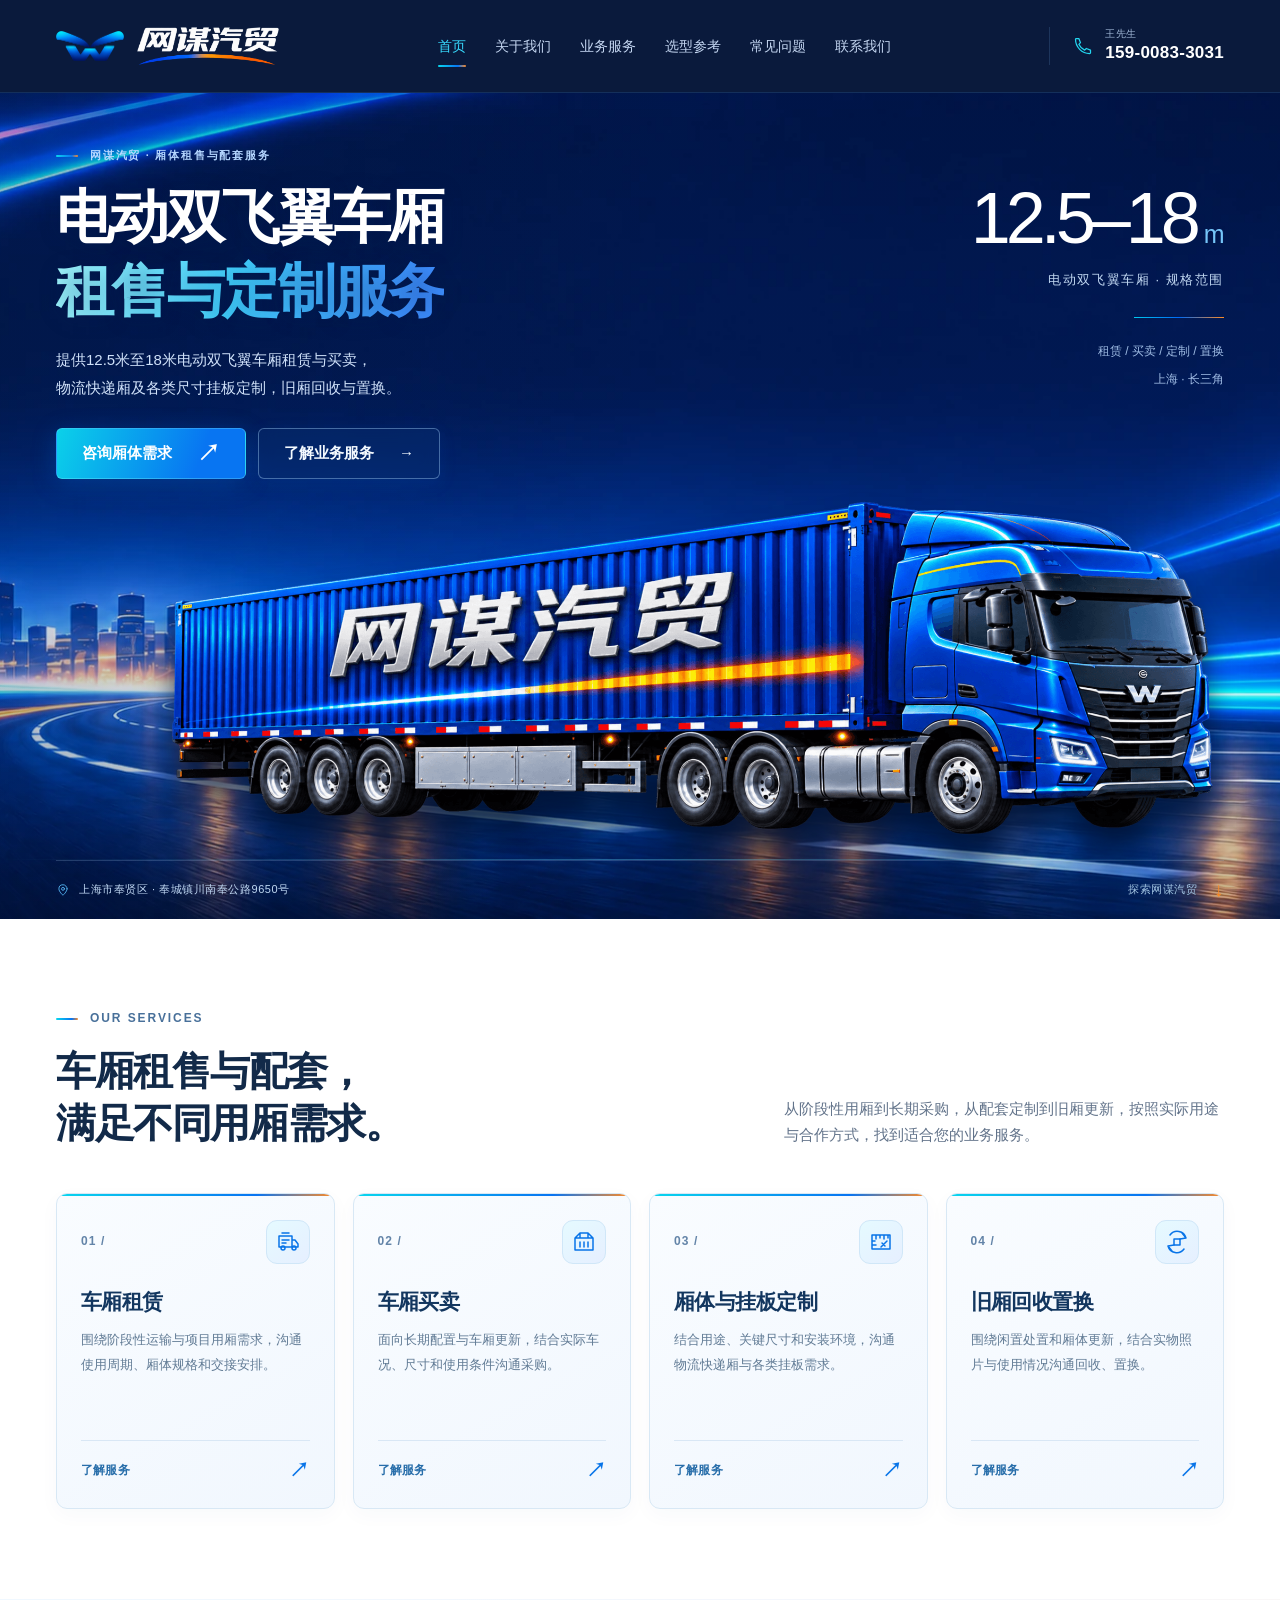
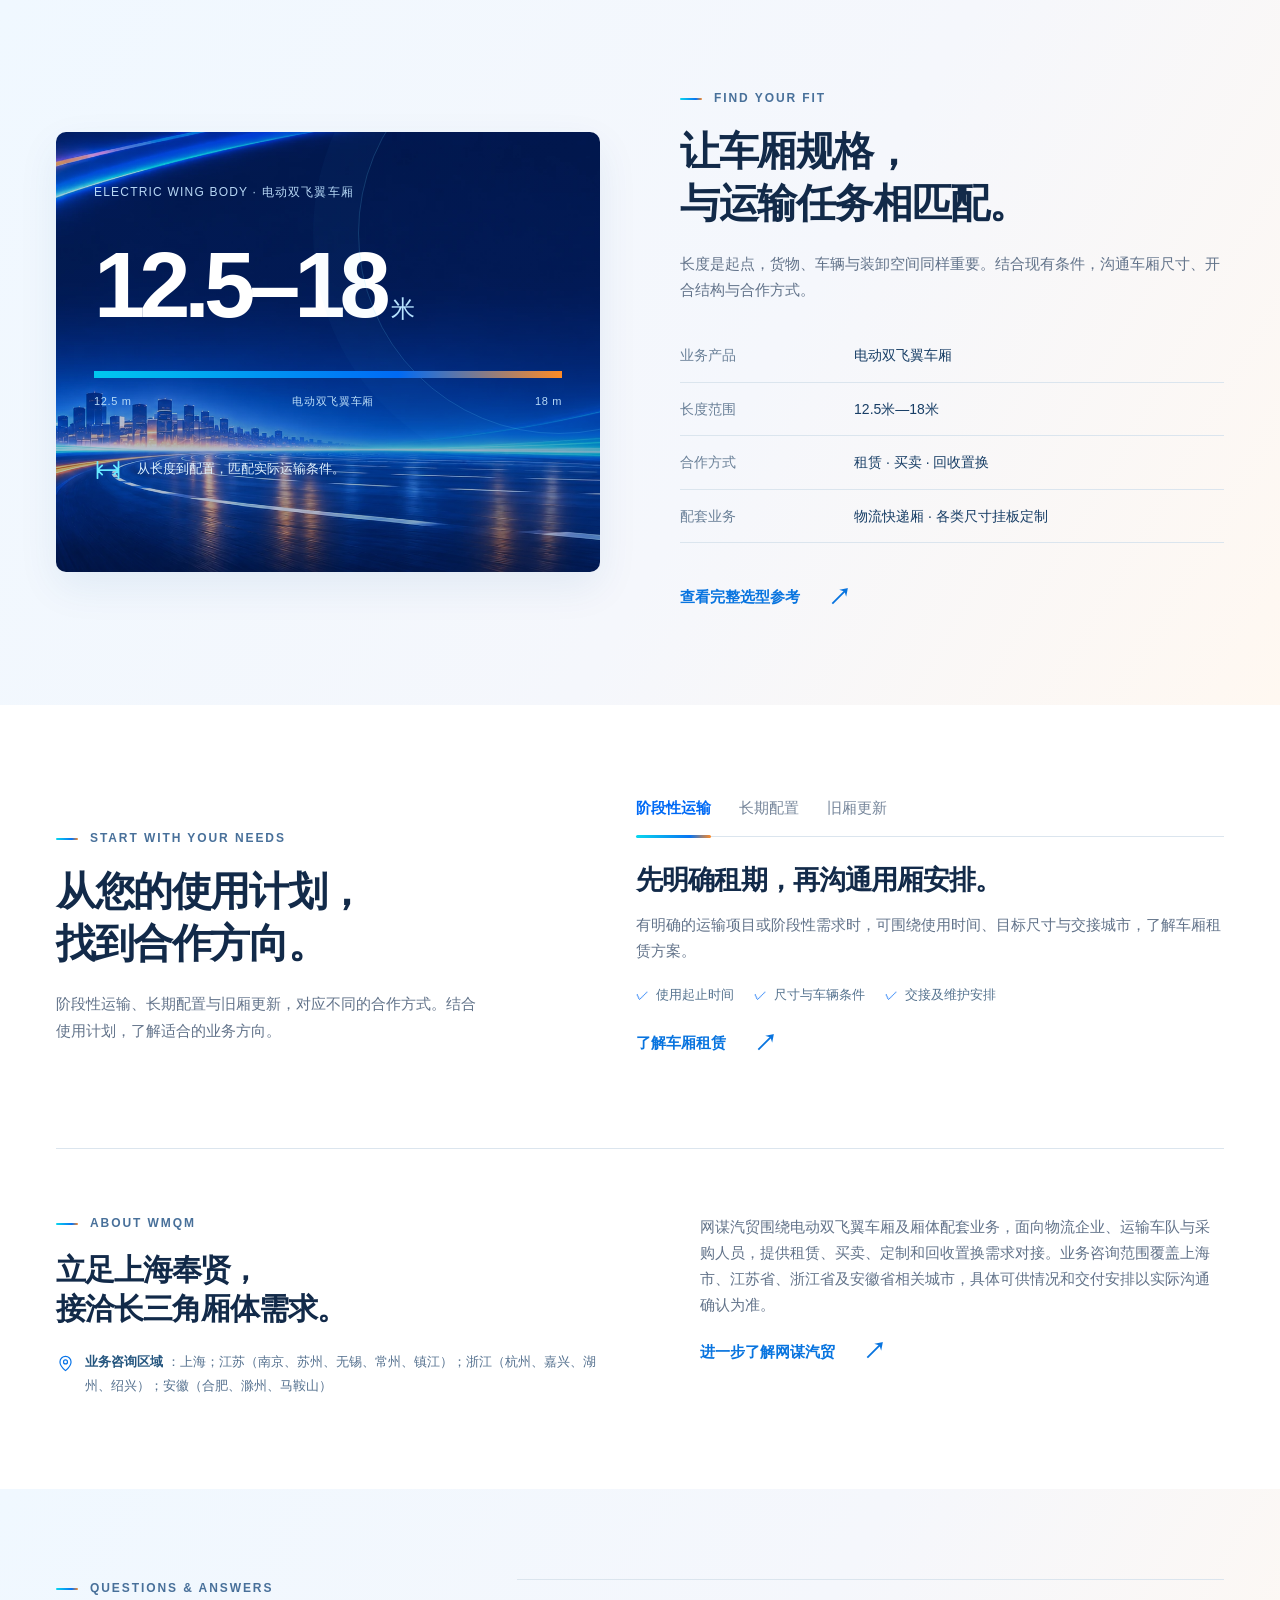
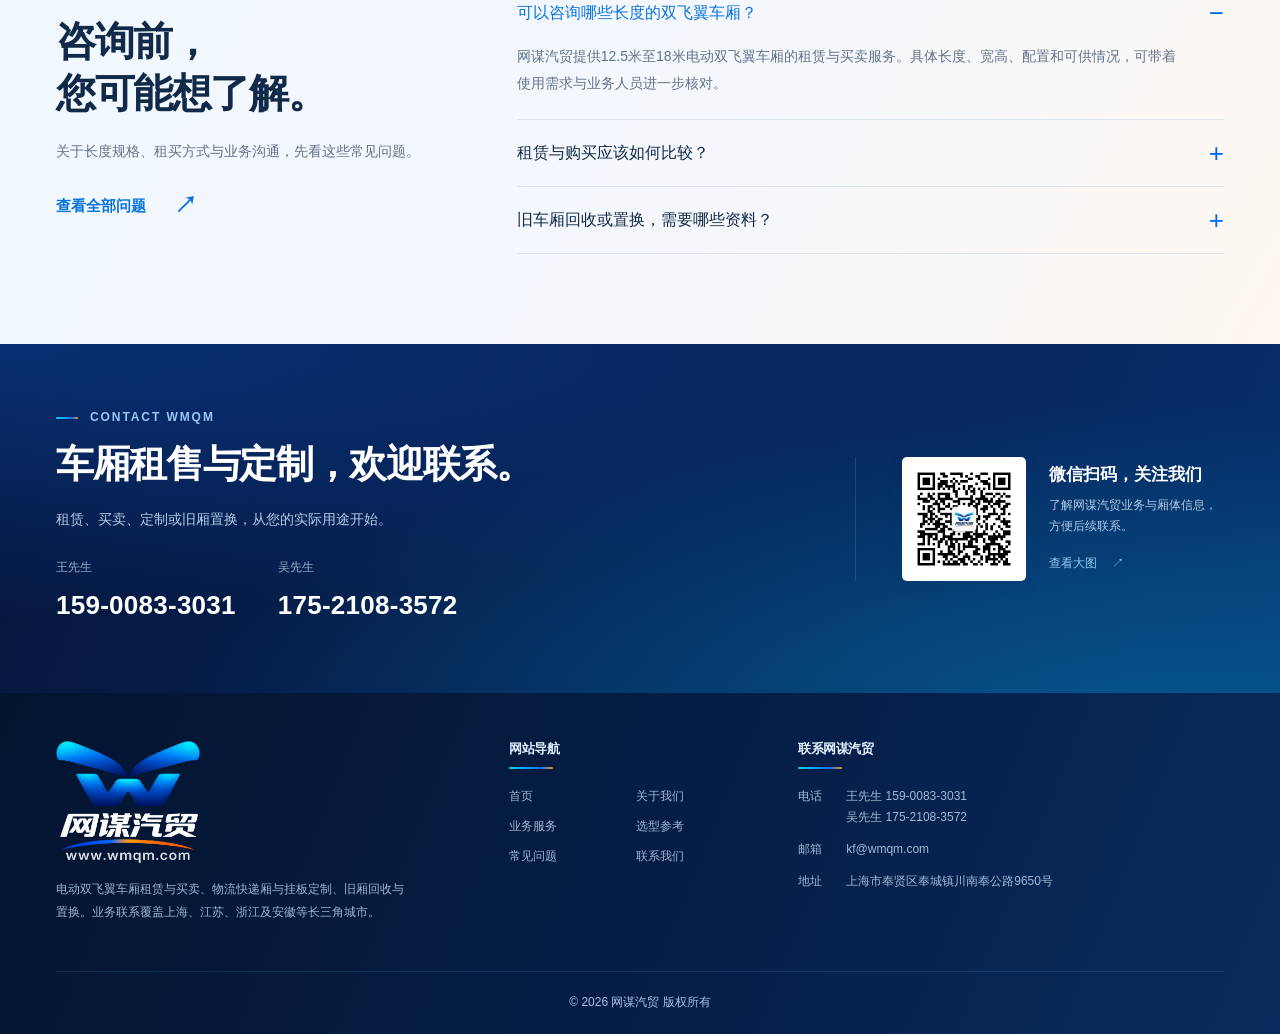
==== commit df237186: "Add files via upload" ====
--- a/index.html
+++ b/index.html
@@ -1,1661 +1,5 @@
-<head>
-  <meta charset="UTF-8">
-  <meta name="viewport" content="width=device-width, initial-scale=1">
-  <meta name="theme-color" content="#252C31">
-  <meta name="color-scheme" content="light">
-  <meta name="format-detection" content="telephone=no">
-  <meta name="referrer" content="strict-origin-when-cross-origin">
-  <meta name="application-name" content="网谋汽贸">
-  <meta name="author" content="网谋汽贸">
-  <meta name="publisher" content="网谋汽贸">
-  <meta name="description" content="网谋汽贸位于上海市奉贤区奉城镇川南奉公路9650号，提供12.5米至18米电动双飞翼车厢租赁与买卖，以及物流快递厢、各类尺寸挂板定制、旧厢回收与置换服务。联系王先生：159-0083-3031，邮箱：kf@wmqm.com。">
-  <meta name="keywords" content="网谋汽贸,上海电动双飞翼车厢,上海飞翼车厢租赁,上海奉贤飞翼车厢,奉城飞翼车厢,电动双飞翼车厢买卖,物流快递厢,挂板定制,飞翼车厢回收,飞翼车厢置换">
-  <meta name="robots" content="index,follow,max-image-preview:large,max-snippet:-1,max-video-preview:-1">
-  <meta name="googlebot" content="index,follow,max-image-preview:large,max-snippet:-1,max-video-preview:-1">
-  <link rel="canonical" href="https://www.wmqm.com/">
-  <link rel="icon" type="image/svg+xml" href="/favicon.svg">
-  <link rel="apple-touch-icon" sizes="180x180" href="/apple-touch-icon.png">
-
-  <title>上海奉贤电动双飞翼车厢租赁与买卖｜网谋汽贸</title>
-
-  <!-- Open Graph -->
-  <meta property="og:type" content="website">
-  <meta property="og:locale" content="zh_CN">
-  <meta property="og:site_name" content="网谋汽贸">
-  <meta property="og:url" content="https://www.wmqm.com/">
-  <meta property="og:title" content="上海奉贤电动双飞翼车厢租赁与买卖｜网谋汽贸">
-  <meta property="og:description" content="网谋汽贸位于上海市奉贤区奉城镇川南奉公路9650号，提供12.5米至18米电动双飞翼车厢租赁与买卖，以及物流快递厢、各类尺寸挂板定制、旧厢回收与置换服务。联系王先生：159-0083-3031，邮箱：kf@wmqm.com。">
-  <meta property="og:image" content="https://www.wmqm.com/og-wmqm.png">
-  <meta property="og:image:secure_url" content="https://www.wmqm.com/og-wmqm.png">
-  <meta property="og:image:type" content="image/png">
-  <meta property="og:image:width" content="1200">
-  <meta property="og:image:height" content="630">
-  <meta property="og:image:alt" content="网谋汽贸电动飞翼车厢租赁、买卖、定制及回收置换业务介绍，含联系电话和业务邮箱">
-  <meta property="og:updated_time" content="2026-11-02T22:15:00+08:00">
-
-  <!-- X / Twitter Card -->
-  <meta name="twitter:card" content="summary_large_image">
-  <meta name="twitter:title" content="上海奉贤电动双飞翼车厢租赁与买卖｜网谋汽贸">
-  <meta name="twitter:description" content="网谋汽贸位于上海市奉贤区奉城镇川南奉公路9650号，提供12.5米至18米电动双飞翼车厢租赁与买卖，以及物流快递厢、各类尺寸挂板定制、旧厢回收与置换服务。联系王先生：159-0083-3031，邮箱：kf@wmqm.com。">
-  <meta name="twitter:image" content="https://www.wmqm.com/og-wmqm.png">
-  <meta name="twitter:image:alt" content="网谋汽贸电动飞翼车厢租赁、买卖、定制及回收置换业务介绍，含联系电话和业务邮箱">
-
-  <script type="application/ld+json">
-{
-  "@context": "https://schema.org",
-  "@graph": [
-    {
-      "@type": "LocalBusiness",
-      "@id": "https://www.wmqm.com/#business",
-      "name": "网谋汽贸",
-      "url": "https://www.wmqm.com/",
-      "description": "网谋汽贸位于上海市奉贤区奉城镇川南奉公路9650号，围绕物流运输和货物装卸需求，提供12.5米至18米电动双飞翼车厢租赁与买卖咨询，以及物流快递厢、各类尺寸挂板定制、旧厢回收与置换相关服务。具体车型、规格、配置、车况和合作条件以实际沟通确认为准。",
-      "image": {
-        "@type": "ImageObject",
-        "url": "https://www.wmqm.com/og-wmqm.png",
-        "width": 1200,
-        "height": 630
-      },
-      "logo": "https://www.wmqm.com/logo-wmqm.svg",
-      "telephone": "+86-15900833031",
-      "address": {
-        "@type": "PostalAddress",
-        "streetAddress": "奉城镇川南奉公路9650号",
-        "addressLocality": "奉贤区",
-        "addressRegion": "上海市",
-        "addressCountry": "CN"
-      },
-      "contactPoint": [
-        {
-          "@type": "ContactPoint",
-          "name": "王先生",
-          "telephone": "+86-15900833031",
-          "contactType": "业务咨询",
-          "availableLanguage": [
-            "zh-CN"
-          ],
-          "email": "kf@wmqm.com"
-        }
-      ],
-      "knowsAbout": [
-        "电动双飞翼车厢",
-        "飞翼车厢租赁",
-        "飞翼车厢买卖",
-        "物流快递厢",
-        "各类尺寸挂板",
-        "挂板定制",
-        "旧飞翼车厢回收",
-        "飞翼车厢置换"
-      ],
-      "hasOfferCatalog": {
-        "@type": "OfferCatalog",
-        "name": "网谋汽贸厢体业务目录",
-        "itemListElement": [
-          {
-            "@type": "OfferCatalog",
-            "name": "飞翼车厢租赁与买卖",
-            "itemListElement": [
-              {
-                "@type": "Offer",
-                "itemOffered": {
-                  "@type": "Service",
-                  "name": "电动双飞翼车厢租赁"
-                }
-              },
-              {
-                "@type": "Offer",
-                "itemOffered": {
-                  "@type": "Service",
-                  "name": "电动双飞翼车厢买卖"
-                }
-              }
-            ]
-          },
-          {
-            "@type": "OfferCatalog",
-            "name": "厢体与挂板定制",
-            "itemListElement": [
-              {
-                "@type": "Offer",
-                "itemOffered": {
-                  "@type": "Service",
-                  "name": "物流快递厢需求定制"
-                }
-              },
-              {
-                "@type": "Offer",
-                "itemOffered": {
-                  "@type": "Service",
-                  "name": "各类尺寸挂板定制"
-                }
-              }
-            ]
-          },
-          {
-            "@type": "OfferCatalog",
-            "name": "旧厢回收与置换",
-            "itemListElement": [
-              {
-                "@type": "Offer",
-                "itemOffered": {
-                  "@type": "Service",
-                  "name": "旧飞翼车厢回收"
-                }
-              },
-              {
-                "@type": "Offer",
-                "itemOffered": {
-                  "@type": "Service",
-                  "name": "旧飞翼车厢置换"
-                }
-              }
-            ]
-          }
-        ]
-      },
-      "email": "kf@wmqm.com"
-    },
-    {
-      "@type": "WebSite",
-      "@id": "https://www.wmqm.com/#website",
-      "url": "https://www.wmqm.com/",
-      "name": "网谋汽贸",
-      "alternateName": "www.wmqm.com",
-      "inLanguage": "zh-CN",
-      "publisher": {
-        "@id": "https://www.wmqm.com/#business"
-      }
-    },
-    {
-      "@type": "WebPage",
-      "@id": "https://www.wmqm.com/#webpage",
-      "url": "https://www.wmqm.com/",
-      "name": "上海奉贤电动双飞翼车厢租赁与买卖｜网谋汽贸",
-      "description": "网谋汽贸位于上海市奉贤区奉城镇川南奉公路9650号，提供12.5米至18米电动双飞翼车厢租赁与买卖，以及物流快递厢、各类尺寸挂板定制、旧厢回收与置换服务。联系王先生：159-0083-3031，邮箱：kf@wmqm.com。",
-      "inLanguage": "zh-CN",
-      "isPartOf": {
-        "@id": "https://www.wmqm.com/#website"
-      },
-      "about": {
-        "@id": "https://www.wmqm.com/#business"
-      },
-      "mainEntity": {
-        "@id": "https://www.wmqm.com/#business"
-      },
-      "primaryImageOfPage": {
-        "@id": "https://www.wmqm.com/#primaryimage"
-      }
-    },
-    {
-      "@type": "ImageObject",
-      "@id": "https://www.wmqm.com/#primaryimage",
-      "url": "https://www.wmqm.com/og-wmqm.png",
-      "contentUrl": "https://www.wmqm.com/og-wmqm.png",
-      "caption": "网谋汽贸电动飞翼车厢租赁、买卖、定制及回收置换业务",
-      "width": 1200,
-      "height": 630
-    },
-    {
-      "@type": "Service",
-      "@id": "https://www.wmqm.com/#service-flying-wing",
-      "name": "电动双飞翼车厢租赁与买卖",
-      "description": "提供12.5米至18米电动双飞翼车厢相关需求咨询，租赁、买卖方式及具体规格以实际沟通确认为准。",
-      "serviceType": [
-        "电动双飞翼车厢租赁",
-        "电动双飞翼车厢买卖"
-      ],
-      "provider": {
-        "@id": "https://www.wmqm.com/#business"
-      },
-      "areaServed": {
-        "@type": "AdministrativeArea",
-        "name": "上海市"
-      }
-    },
-    {
-      "@type": "Service",
-      "@id": "https://www.wmqm.com/#service-logistics-box",
-      "name": "物流快递厢业务",
-      "description": "围绕物流运输和货物装载需求，沟通物流快递厢类型、尺寸及具体使用要求。",
-      "serviceType": [
-        "物流快递厢"
-      ],
-      "provider": {
-        "@id": "https://www.wmqm.com/#business"
-      },
-      "areaServed": {
-        "@type": "AdministrativeArea",
-        "name": "上海市"
-      }
-    },
-    {
-      "@type": "Service",
-      "@id": "https://www.wmqm.com/#service-custom-panels",
-      "name": "各类尺寸挂板定制",
-      "description": "根据实际装载场景、尺寸和结构要求，沟通各类挂板定制需求。",
-      "serviceType": [
-        "挂板定制",
-        "各类尺寸挂板"
-      ],
-      "provider": {
-        "@id": "https://www.wmqm.com/#business"
-      },
-      "areaServed": {
-        "@type": "AdministrativeArea",
-        "name": "上海市"
-      }
-    },
-    {
-      "@type": "Service",
-      "@id": "https://www.wmqm.com/#service-recycling",
-      "name": "旧飞翼车厢回收与置换",
-      "description": "可联系网谋汽贸沟通旧飞翼车厢回收与置换需求，具体评估和合作条件以实际沟通为准。",
-      "serviceType": [
-        "旧飞翼车厢回收",
-        "飞翼车厢置换"
-      ],
-      "provider": {
-        "@id": "https://www.wmqm.com/#business"
-      },
-      "areaServed": {
-        "@type": "AdministrativeArea",
-        "name": "上海市"
-      }
-    },
-    {
-      "@type": "FAQPage",
-      "@id": "https://www.wmqm.com/#faq",
-      "url": "https://www.wmqm.com/#faq",
-      "name": "网谋汽贸飞翼车厢业务常见问题",
-      "inLanguage": "zh-CN",
-      "isPartOf": {
-        "@id": "https://www.wmqm.com/#webpage"
-      },
-      "mainEntity": [
-        {
-          "@type": "Question",
-          "name": "网谋汽贸提供哪些厢体相关服务？",
-          "acceptedAnswer": {
-            "@type": "Answer",
-            "text": "主要涉及电动双飞翼车厢、物流快递厢及各类挂板，业务包括租赁、买卖、定制、回收与置换。具体产品和合作方式可以根据实际需求沟通。"
-          }
-        },
-        {
-          "@type": "Question",
-          "name": "电动双飞翼车厢有哪些长度可以咨询？",
-          "acceptedAnswer": {
-            "@type": "Answer",
-            "text": "目前页面展示的主要需求范围为12.5米至18米。不同车型、厢体结构和配置可能存在差异，具体可供规格请电话确认。"
-          }
-        },
-        {
-          "@type": "Question",
-          "name": "飞翼车厢可以租赁，也可以购买吗？",
-          "acceptedAnswer": {
-            "@type": "Answer",
-            "text": "可以咨询租赁和买卖业务。建议提前说明所需长度、使用场景、预计使用周期及交付地点，便于进一步沟通具体方案。"
-          }
-        },
-        {
-          "@type": "Question",
-          "name": "旧飞翼车厢是否可以回收或置换？",
-          "acceptedAnswer": {
-            "@type": "Answer",
-            "text": "可以联系业务人员沟通旧箱回收与置换需求。建议提前准备厢体尺寸、使用情况及现场照片，具体评估和合作条件以实际沟通为准。"
-          }
-        },
-        {
-          "@type": "Question",
-          "name": "咨询挂板定制需要提供哪些信息？",
-          "acceptedAnswer": {
-            "@type": "Answer",
-            "text": "建议提供挂板尺寸、使用场景、装载需求和期望结构。如有现有样品或现场照片，也可以一并提供，便于沟通具体定制要求。"
-          }
-        },
-        {
-          "@type": "Question",
-          "name": "网谋汽贸的联系地址、电话和邮箱是什么？",
-          "acceptedAnswer": {
-            "@type": "Answer",
-            "text": "联系地址为上海市奉贤区奉城镇川南奉公路9650号。业务联系人为王先生，联系电话为159-0083-3031（手机号即微信号），业务邮箱为kf@wmqm.com。"
-          }
-        }
-      ]
-    }
-  ]
-}
-  </script>
-
-<style>
-    :root {
-      --navy: #252c31;
-      --navy-2: #343e44;
-      --navy-3: #4b5960;
-      --orange: #e4b83f;
-      --orange-dark: #89630b;
-      --ink: #252d32;
-      --muted: #68737a;
-      --line: #e1e5e6;
-      --surface: #ffffff;
-      --surface-soft: #f2f3f1;
-      --surface-warm: #faf8f1;
-      --radius: 18px;
-      --shadow: 0 18px 48px rgba(20, 40, 61, .09);
-      --container: 1180px;
-    }
-
-    * { box-sizing: border-box; }
-    html { scroll-behavior: smooth; scroll-padding-top: 92px; }
-    body {
-      margin: 0;
-      color: var(--ink);
-      background: var(--surface);
-      font-family: "Inter", "PingFang SC", "Microsoft YaHei", "Helvetica Neue", Arial, sans-serif;
-      line-height: 1.7;
-      -webkit-font-smoothing: antialiased;
-      text-rendering: optimizeLegibility;
-    }
-    body, button, a { -webkit-tap-highlight-color: transparent; }
-    .skip-link {
-      position: absolute;
-      z-index: 100;
-      top: 10px;
-      left: 10px;
-      padding: 10px 14px;
-      color: #fff;
-      background: var(--navy);
-      border-radius: 7px;
-      transform: translateY(-160%);
-      transition: transform .18s ease;
-    }
-    .skip-link:focus { transform: translateY(0); }
-    a { color: inherit; }
-    button { font: inherit; }
-    svg { display: block; }
-    .container { width: min(var(--container), calc(100% - 48px)); margin-inline: auto; }
-    .section { padding: 96px 0; }
-    .section-soft { background: var(--surface-soft); }
-    .section-kicker {
-      display: inline-flex;
-      align-items: center;
-      gap: 10px;
-      color: var(--orange-dark);
-      font-size: 12px;
-      font-weight: 800;
-      letter-spacing: .16em;
-      text-transform: uppercase;
-    }
-    .section-kicker::before {
-      content: "";
-      width: 25px;
-      height: 2px;
-      background: currentColor;
-    }
-    .section-heading {
-      max-width: 720px;
-      margin: 14px 0 14px;
-      color: var(--navy);
-      font-size: clamp(28px, 3.2vw, 42px);
-      line-height: 1.25;
-      letter-spacing: -.035em;
-    }
-    .section-intro {
-      max-width: 700px;
-      margin: 0;
-      color: var(--muted);
-      font-size: 16px;
-    }
-
-    /* Header */
-    .site-header {
-      position: sticky;
-      z-index: 50;
-      top: 0;
-      background: rgba(255,255,255,.94);
-      border-bottom: 1px solid rgba(20,40,61,.08);
-      backdrop-filter: blur(16px);
-    }
-    .header-inner {
-      min-height: 78px;
-      display: flex;
-      align-items: center;
-      justify-content: space-between;
-      gap: 28px;
-    }
-    .brand {
-      display: inline-flex;
-      align-items: center;
-      gap: 12px;
-      text-decoration: none;
-      flex: 0 0 auto;
-    }
-    .brand-mark {
-      width: 43px;
-      height: 43px;
-      display: grid;
-      place-items: center;
-      color: #fff;
-      background: var(--navy);
-      border-radius: 11px;
-      position: relative;
-      overflow: hidden;
-    }
-    .brand-mark::after {
-      content: "";
-      position: absolute;
-      width: 26px;
-      height: 5px;
-      right: -5px;
-      bottom: 8px;
-      background: var(--orange);
-      transform: rotate(-42deg);
-    }
-    .brand-mark svg { width: 25px; height: 25px; }
-    .brand-copy { display: grid; line-height: 1.2; gap: 4px; }
-    .brand-name { color: var(--navy); font-size: 21px; font-weight: 850; letter-spacing: .02em; }
-    .brand-sub { color: #81909d; font-size: 10px; font-weight: 700; letter-spacing: .12em; }
-    .main-nav { display: flex; align-items: center; gap: clamp(18px, 2.4vw, 34px); }
-    .main-nav a {
-      color: #526171;
-      font-size: 14px;
-      font-weight: 650;
-      text-decoration: none;
-      transition: color .2s ease;
-    }
-    .main-nav a:hover { color: var(--orange-dark); }
-    .header-contact { display: flex; align-items: center; gap: 11px; flex: 0 0 auto; }
-    .header-phone-icon {
-      width: 38px;
-      height: 38px;
-      display: grid;
-      place-items: center;
-      color: var(--orange-dark);
-      background: #f8f1dc;
-      border-radius: 50%;
-    }
-    .header-phone-copy { display: grid; line-height: 1.25; gap: 3px; }
-    .header-phone-copy small { color: #8793a0; font-size: 10px; letter-spacing: .08em; }
-    .header-phone-copy a {
-      color: var(--navy);
-      font-size: 15px;
-      font-weight: 800;
-      text-decoration: none;
-      white-space: nowrap;
-    }
-
-    /* Hero */
-    .hero {
-      position: relative;
-      overflow: hidden;
-      color: #fff;
-      background:
-        radial-gradient(circle at 78% 20%, rgba(228,184,63,.17), transparent 26%),
-        linear-gradient(115deg, #20272c 0%, #303a40 58%, #414b50 100%);
-    }
-    .hero::before {
-      content: "";
-      position: absolute;
-      inset: 0;
-      opacity: .13;
-      pointer-events: none;
-      background-image: linear-gradient(rgba(255,255,255,.16) 1px, transparent 1px),
-                        linear-gradient(90deg, rgba(255,255,255,.16) 1px, transparent 1px);
-      background-size: 48px 48px;
-      mask-image: linear-gradient(90deg, transparent, #000 60%);
-    }
-    .hero-inner {
-      min-height: 610px;
-      padding: 76px 0 82px;
-      display: grid;
-      grid-template-columns: minmax(0, .94fr) minmax(440px, 1.06fr);
-      align-items: center;
-      gap: 38px;
-      position: relative;
-      z-index: 1;
-    }
-    .hero-copy { max-width: 590px; }
-    .hero-eyebrow {
-      display: inline-flex;
-      align-items: center;
-      gap: 9px;
-      margin-bottom: 24px;
-      padding: 8px 13px;
-      color: #f4dfa0;
-      background: rgba(255,255,255,.08);
-      border: 1px solid rgba(255,255,255,.15);
-      border-radius: 999px;
-      font-size: 12px;
-      font-weight: 750;
-      letter-spacing: .08em;
-    }
-    .hero-eyebrow-dot {
-      width: 7px;
-      height: 7px;
-      background: var(--orange);
-      border-radius: 50%;
-      box-shadow: 0 0 0 4px rgba(228,184,63,.18);
-    }
-    .hero h1 {
-      margin: 0;
-      max-width: 650px;
-      color: #fff;
-      font-size: clamp(38px, 5vw, 62px);
-      font-weight: 850;
-      line-height: 1.13;
-      letter-spacing: -.045em;
-    }
-    .hero h1 span {
-      display: block;
-      margin-top: 15px;
-      color: #e8c45f;
-      font-size: clamp(22px, 2.5vw, 30px);
-      font-weight: 700;
-      letter-spacing: -.02em;
-    }
-    .hero-description {
-      max-width: 560px;
-      margin: 25px 0 28px;
-      color: #c5d0da;
-      font-size: 16px;
-      line-height: 1.9;
-    }
-    .hero-tags { display: flex; flex-wrap: wrap; gap: 9px; margin-bottom: 32px; }
-    .hero-tags span {
-      padding: 7px 12px;
-      color: #e2e9ef;
-      background: rgba(255,255,255,.07);
-      border: 1px solid rgba(255,255,255,.13);
-      border-radius: 6px;
-      font-size: 12px;
-      font-weight: 650;
-    }
-    .hero-actions { display: flex; flex-wrap: wrap; gap: 12px; }
-    .button {
-      min-height: 51px;
-      display: inline-flex;
-      justify-content: center;
-      align-items: center;
-      gap: 10px;
-      padding: 0 21px;
-      border: 1px solid transparent;
-      border-radius: 8px;
-      font-size: 14px;
-      font-weight: 800;
-      text-decoration: none;
-      transition: transform .2s ease, background .2s ease, border-color .2s ease;
-    }
-    .button:hover { transform: translateY(-2px); }
-    .button-primary { color: #252c31; background: var(--orange); box-shadow: 0 9px 22px rgba(228,184,63,.24); }
-    .button-primary:hover { background: #f0c95f; }
-    .button-outline { color: #fff; background: rgba(255,255,255,.04); border-color: rgba(255,255,255,.3); }
-    .button-outline:hover { background: rgba(255,255,255,.1); }
-    .hero-location {
-      display: flex;
-      align-items: center;
-      gap: 8px;
-      margin-top: 27px;
-      color: #aebdca;
-      font-size: 12px;
-    }
-    .hero-location svg { color: #e8c45f; flex: 0 0 auto; }
-
-    .hero-visual {
-      min-width: 0;
-      position: relative;
-      padding: 22px 0 20px;
-    }
-    .hero-visual::before {
-      content: "";
-      position: absolute;
-      width: 74%;
-      height: 74%;
-      top: 12%;
-      left: 13%;
-      background: rgba(255,255,255,.06);
-      border: 1px solid rgba(255,255,255,.1);
-      border-radius: 50%;
-      filter: blur(1px);
-    }
-    .truck-illustration { position: relative; width: 100%; max-width: 650px; margin-inline: auto; filter: drop-shadow(0 25px 30px rgba(0,0,0,.2)); }
-    .visual-caption {
-      position: absolute;
-      right: 2%;
-      bottom: 4%;
-      display: flex;
-      align-items: center;
-      gap: 12px;
-      padding: 13px 17px;
-      color: #fff;
-      background: rgba(9,24,38,.72);
-      border: 1px solid rgba(255,255,255,.15);
-      border-radius: 10px;
-      backdrop-filter: blur(10px);
-    }
-    .visual-caption strong { display: block; font-size: 14px; }
-    .visual-caption small { display: block; color: #b7c5d1; font-size: 11px; }
-    .visual-caption-mark { width: 34px; height: 34px; display: grid; place-items: center; color: #fff; background: var(--orange); border-radius: 8px; }
-
-    /* Quick facts */
-    .quick-facts { position: relative; z-index: 2; margin-top: -1px; background: #fff; border-bottom: 1px solid var(--line); }
-    .facts-grid { display: grid; grid-template-columns: repeat(4, 1fr); }
-    .fact {
-      min-height: 104px;
-      display: flex;
-      align-items: center;
-      justify-content: center;
-      gap: 14px;
-      padding: 18px 14px;
-      border-right: 1px solid var(--line);
-    }
-    .fact:first-child { border-left: 1px solid var(--line); }
-    .fact-icon {
-      width: 42px;
-      height: 42px;
-      display: grid;
-      place-items: center;
-      align-self: center;
-      flex: 0 0 42px;
-      margin: 0;
-      color: var(--orange-dark);
-      background: #f8f1dc;
-      border-radius: 11px;
-      line-height: 1;
-    }
-    .fact-icon svg { display: block; width: 20px; height: 20px; }
-    .fact-copy {
-      min-width: 0;
-      flex: 1 1 auto;
-      min-height: 42px;
-      display: flex;
-      flex-direction: column;
-      justify-content: center;
-    }
-    .fact-copy strong { display: block; color: var(--navy); font-size: 17px; line-height: 1.3; }
-    .fact-copy span { display: block; margin-top: 4px; color: #8793a0; font-size: 11px; line-height: 1.45; }
-
-
-    /* Explicit business profile: readable entity facts for visitors and crawlers */
-    .entity-summary {
-      padding: 43px 0;
-      background: #f8f7f2;
-      border-bottom: 1px solid #e5e2d7;
-    }
-    .entity-summary-inner {
-      display: grid;
-      grid-template-columns: 1.05fr .95fr;
-      gap: 48px;
-      align-items: center;
-    }
-    .entity-summary-copy h2 {
-      margin: 12px 0 10px;
-      color: var(--navy);
-      font-size: clamp(21px, 2.4vw, 28px);
-      line-height: 1.35;
-      letter-spacing: -.025em;
-    }
-    .entity-summary-copy p {
-      max-width: 680px;
-      margin: 0;
-      color: var(--muted);
-      font-size: 13px;
-      line-height: 1.9;
-    }
-    .entity-summary-copy p strong { color: var(--ink); }
-    .entity-summary-facts {
-      display: grid;
-      grid-template-columns: 1fr;
-      gap: 0;
-      margin: 0;
-      padding: 0;
-      border-top: 1px solid #deddd5;
-    }
-    .entity-summary-facts div {
-      display: grid;
-      grid-template-columns: 88px 1fr;
-      gap: 14px;
-      padding: 10px 0;
-      border-bottom: 1px solid #deddd5;
-    }
-    .entity-summary-facts dt {
-      color: #85877f;
-      font-size: 11px;
-    }
-    .entity-summary-facts dd {
-      margin: 0;
-      color: var(--ink);
-      font-size: 12px;
-      font-weight: 700;
-      overflow-wrap: anywhere;
-    }
-    .entity-summary-facts a {
-      color: var(--navy);
-      text-decoration: none;
-    }
-    .entity-summary-facts a:hover { color: var(--orange-dark); }
-
-    /* Services */
-    .section-topline { display: flex; justify-content: space-between; align-items: end; gap: 30px; margin-bottom: 38px; }
-    .section-topline .section-intro { max-width: 410px; padding-bottom: 5px; }
-    .service-grid { display: grid; grid-template-columns: repeat(4, 1fr); gap: 17px; }
-    .service-card {
-      min-height: 280px;
-      padding: 27px 24px 25px;
-      background: #fff;
-      border: 1px solid var(--line);
-      border-radius: 13px;
-      transition: transform .22s ease, box-shadow .22s ease, border-color .22s ease;
-    }
-    .service-card:hover { transform: translateY(-5px); border-color: #d9bf79; box-shadow: var(--shadow); }
-    .service-number { color: #aeb8c1; font-size: 11px; font-weight: 800; letter-spacing: .12em; }
-    .service-icon {
-      width: 52px;
-      height: 52px;
-      display: grid;
-      place-items: center;
-      margin: 22px 0 18px;
-      color: var(--orange-dark);
-      background: #f8f1dc;
-      border-radius: 13px;
-    }
-    .service-card h3 { margin: 0 0 10px; color: var(--navy); font-size: 18px; letter-spacing: -.02em; }
-    .service-card p { margin: 0; color: var(--muted); font-size: 13px; line-height: 1.85; }
-    .service-card .card-link {
-      display: inline-flex;
-      align-items: center;
-      gap: 7px;
-      margin-top: 20px;
-      color: var(--orange-dark);
-      font-size: 12px;
-      font-weight: 800;
-      text-decoration: none;
-    }
-
-    /* Product focus */
-    .product-section { overflow: hidden; background: var(--navy); color: #fff; }
-    .product-layout { display: grid; grid-template-columns: .85fr 1.15fr; align-items: center; gap: 65px; }
-    .product-copy .section-kicker { color: #e8c45f; }
-    .product-copy .section-heading { color: #fff; }
-    .product-copy .section-intro { color: #bdc9d3; }
-    .product-spec {
-      display: inline-flex;
-      align-items: baseline;
-      gap: 9px;
-      margin: 28px 0 23px;
-      padding: 14px 17px;
-      background: rgba(255,255,255,.07);
-      border: 1px solid rgba(255,255,255,.13);
-      border-radius: 9px;
-    }
-    .product-spec strong { color: #f0ce70; font-size: 30px; line-height: 1; }
-    .product-spec span { color: #c5d0da; font-size: 13px; }
-    .product-points { display: grid; gap: 12px; margin: 0 0 28px; padding: 0; list-style: none; }
-    .product-points li { display: flex; align-items: flex-start; gap: 10px; color: #d4dde5; font-size: 14px; }
-    .product-points svg { flex: 0 0 auto; margin-top: 4px; color: #e8c45f; }
-    .product-note { margin-top: 16px; color: #8fa1b0; font-size: 11px; line-height: 1.7; }
-    .product-panel {
-      position: relative;
-      padding: 32px;
-      color: var(--ink);
-      background: #f5f7f8;
-      border-radius: 18px;
-    }
-    .product-panel::after {
-      content: "";
-      position: absolute;
-      right: -18px;
-      bottom: -18px;
-      width: 110px;
-      height: 110px;
-      border-right: 3px solid var(--orange);
-      border-bottom: 3px solid var(--orange);
-      border-radius: 0 0 16px 0;
-      pointer-events: none;
-    }
-    .panel-top { display: flex; justify-content: space-between; align-items: center; gap: 15px; margin-bottom: 23px; }
-    .panel-top strong { color: var(--navy); font-size: 15px; }
-    .panel-top span { color: #8995a0; font-size: 10px; font-weight: 800; letter-spacing: .12em; }
-    .spec-list { display: grid; grid-template-columns: repeat(2, 1fr); gap: 1px; overflow: hidden; background: #e2e7eb; border: 1px solid #e2e7eb; border-radius: 10px; }
-    .spec-item { min-height: 93px; padding: 18px; background: #fff; }
-    .spec-item small { display: block; margin-bottom: 7px; color: #8a96a1; font-size: 11px; }
-    .spec-item strong { color: var(--navy); font-size: 16px; }
-    .panel-foot { display: flex; align-items: center; gap: 9px; margin-top: 18px; color: #758391; font-size: 11px; }
-    .panel-foot svg { color: var(--orange-dark); flex: 0 0 auto; }
-
-    /* Cooperation */
-    .cooperation-grid { display: grid; grid-template-columns: repeat(4, 1fr); gap: 0; margin-top: 42px; }
-    .cooperation-step { position: relative; padding: 0 25px 0 0; }
-    .cooperation-step:not(:last-child)::after {
-      content: "";
-      position: absolute;
-      top: 25px;
-      left: 60px;
-      right: 15px;
-      height: 1px;
-      background: #d9e0e6;
-    }
-    .step-index {
-      position: relative;
-      z-index: 1;
-      width: 50px;
-      height: 50px;
-      display: grid;
-      place-items: center;
-      color: #fff;
-      background: var(--navy);
-      border: 5px solid #edf1f4;
-      border-radius: 50%;
-      font-size: 12px;
-      font-weight: 850;
-    }
-    .cooperation-step h3 { margin: 17px 0 7px; color: var(--navy); font-size: 16px; }
-    .cooperation-step p { max-width: 210px; margin: 0; color: var(--muted); font-size: 12px; line-height: 1.8; }
-
-    /* FAQ */
-    .faq-layout { display: grid; grid-template-columns: .72fr 1.28fr; gap: 70px; align-items: start; }
-    .faq-aside { position: sticky; top: 115px; }
-    .faq-aside .section-heading { font-size: clamp(28px, 3vw, 38px); }
-    .faq-aside p { margin: 0; color: var(--muted); font-size: 14px; }
-    .faq-contact-link {
-      display: inline-flex;
-      align-items: center;
-      gap: 9px;
-      margin-top: 23px;
-      color: var(--orange-dark);
-      font-size: 13px;
-      font-weight: 800;
-      text-decoration: none;
-    }
-    .faq-list { border-top: 1px solid var(--line); }
-    .faq-item { border-bottom: 1px solid var(--line); }
-    .faq-item summary {
-      position: relative;
-      display: flex;
-      align-items: center;
-      justify-content: space-between;
-      gap: 20px;
-      padding: 21px 2px;
-      color: var(--navy);
-      font-size: 15px;
-      font-weight: 750;
-      cursor: pointer;
-      list-style: none;
-    }
-    .faq-item summary::-webkit-details-marker { display: none; }
-    .faq-item summary::after {
-      content: "+";
-      width: 27px;
-      height: 27px;
-      display: grid;
-      place-items: center;
-      color: var(--orange-dark);
-      background: #f8f1dc;
-      border-radius: 50%;
-      font-size: 19px;
-      font-weight: 500;
-      flex: 0 0 auto;
-    }
-    .faq-item[open] summary::after { content: "−"; }
-    .faq-answer { max-width: 680px; padding: 0 45px 21px 2px; color: var(--muted); font-size: 13px; line-height: 1.9; }
-
-    /* Contact */
-    .contact-section {
-      position: relative;
-      overflow: hidden;
-      padding: 88px 0;
-      color: #fff;
-      background:
-        radial-gradient(circle at 90% 10%, rgba(237,113,56,.18), transparent 24%),
-        linear-gradient(120deg, #252c31, #3b454a);
-    }
-    .contact-section::before {
-      content: "";
-      position: absolute;
-      width: 390px;
-      height: 390px;
-      right: -130px;
-      bottom: -220px;
-      border: 1px solid rgba(255,255,255,.12);
-      border-radius: 50%;
-      box-shadow: 0 0 0 35px rgba(255,255,255,.025), 0 0 0 70px rgba(255,255,255,.02);
-    }
-    .contact-layout { position: relative; z-index: 1; display: grid; grid-template-columns: .9fr 1.1fr; gap: 65px; align-items: center; }
-    .contact-copy .section-kicker { color: #e8c45f; }
-    .contact-copy h2 { margin: 15px 0; color: #fff; font-size: clamp(30px, 3.5vw, 44px); line-height: 1.2; letter-spacing: -.035em; }
-    .contact-copy p { max-width: 470px; margin: 0; color: #c1ced8; font-size: 14px; }
-    .contact-person { display: flex; align-items: center; gap: 13px; margin-top: 29px; }
-    .person-avatar { width: 47px; height: 47px; display: grid; place-items: center; color: #fff; background: var(--orange); border-radius: 50%; font-size: 18px; font-weight: 850; }
-    .person-copy strong { display: block; color: #fff; font-size: 16px; }
-    .person-copy span { color: #9fb0bd; font-size: 11px; }
-    .contact-cards { display: grid; grid-template-columns: minmax(0, 1fr); gap: 14px; max-width: 470px; width: 100%; margin-inline: auto; }
-    /* Equal-height contact rows: same geometry, distinct original colors. */
-    .contact-card, .email-contact {
-      min-height: 78px;
-      display: flex;
-      align-items: center;
-      gap: 14px;
-      padding: 13px 17px;
-      border-radius: 12px;
-      text-decoration: none;
-      transition: background .2s ease, border-color .2s ease, transform .2s ease, box-shadow .2s ease;
-    }
-    .contact-card {
-      color: var(--ink);
-      background: #fff;
-      border: 1px solid rgba(255,255,255,1);
-    }
-    .contact-card:hover {
-      transform: translateY(-2px);
-      border-color: #e4b83f;
-      box-shadow: 0 12px 26px rgba(0,0,0,.14);
-    }
-    .contact-card-icon {
-      width: 42px;
-      height: 42px;
-      flex: 0 0 42px;
-      display: grid;
-      place-items: center;
-      color: var(--orange-dark);
-      background: #f8f1dc;
-      border: 1px solid #f0e4bf;
-      border-radius: 50%;
-    }
-    .contact-card-copy {
-      min-width: 0;
-      display: flex;
-      flex: 1 1 auto;
-      flex-direction: column;
-      gap: 3px;
-    }
-    .contact-card-label {
-      color: #8995a0;
-      font-size: 9px;
-      font-weight: 700;
-      letter-spacing: .12em;
-      line-height: 1.3;
-    }
-    .contact-number {
-      color: var(--navy);
-      font-size: 18px;
-      font-weight: 850;
-      letter-spacing: .01em;
-      line-height: 1.35;
-      white-space: nowrap;
-      font-variant-numeric: tabular-nums;
-    }
-    .contact-card-action {
-      display: inline-flex;
-      flex: 0 0 auto;
-      align-items: center;
-      gap: 7px;
-      color: var(--orange-dark);
-      font-size: 11px;
-      font-weight: 700;
-      white-space: nowrap;
-    }
-
-    /* Email contact: a compact glass-style link, visually secondary to the phone card */
-    .email-contact {
-      color: #fff;
-      background: rgba(255,255,255,.055);
-      border: 1px solid rgba(255,255,255,.18);
-    }
-    .email-contact:hover {
-      background: rgba(255,255,255,.10);
-      border-color: rgba(228,184,63,.65);
-      transform: translateY(-2px);
-    }
-    .email-contact:focus-visible {
-      outline: 3px solid rgba(228,184,63,.75);
-      outline-offset: 3px;
-    }
-    .email-contact-icon {
-      width: 42px;
-      height: 42px;
-      flex: 0 0 42px;
-      display: grid;
-      place-items: center;
-      color: #e4b83f;
-      background: rgba(228,184,63,.12);
-      border: 1px solid rgba(228,184,63,.28);
-      border-radius: 50%;
-    }
-    .email-contact-copy {
-      min-width: 0;
-      display: flex;
-      flex: 1 1 auto;
-      flex-direction: column;
-      gap: 3px;
-    }
-    .email-contact-label {
-      color: #aebbc2;
-      font-size: 9px;
-      font-weight: 700;
-      letter-spacing: .12em;
-      line-height: 1.3;
-    }
-    .email-contact-address {
-      color: #fff;
-      font-size: 16px;
-      font-weight: 750;
-      line-height: 1.35;
-      overflow-wrap: anywhere;
-    }
-    .email-contact-action {
-      display: inline-flex;
-      flex: 0 0 auto;
-      align-items: center;
-      gap: 7px;
-      color: #e4b83f;
-      font-size: 11px;
-      font-weight: 700;
-      white-space: nowrap;
-    }
-    @media (max-width: 420px) {
-      .contact-card, .email-contact { gap: 10px; padding: 12px; }
-      .contact-card-icon, .email-contact-icon { width: 38px; height: 38px; flex-basis: 38px; }
-      .contact-number { font-size: 16px; }
-      .email-contact-address { font-size: 14px; }
-      .contact-card-action, .email-contact-action { gap: 3px; font-size: 0; }
-      .contact-card-action svg, .email-contact-action svg { width: 17px; height: 17px; }
-    }
-    .address-row {
-      position: relative;
-      z-index: 1;
-      display: flex;
-      align-items: flex-start;
-      gap: 12px;
-      margin-top: 45px;
-      padding-top: 24px;
-      color: #bdc9d3;
-      border-top: 1px solid rgba(255,255,255,.15);
-      font-size: 12px;
-    }
-    .address-row svg { color: #e8c45f; flex: 0 0 auto; margin-top: 2px; }
-    .address-row strong { color: #fff; margin-right: 8px; }
-
-    /* Footer */
-    .site-footer { padding: 27px 0 32px; color: #84919d; background: #1b2226; }
-    .footer-inner { display: flex; align-items: center; justify-content: space-between; gap: 20px; }
-    .footer-brand { color: #fff; font-size: 15px; font-weight: 800; }
-    .footer-copy { font-size: 11px; }
-    .footer-note { color: #647585; font-size: 10px; text-align: right; }
-
-    /* Mobile call bar */
-    .mobile-callbar { display: none; }
-    a:focus-visible, summary:focus-visible, button:focus-visible {
-      outline: 3px solid rgba(237,113,56,.55);
-      outline-offset: 4px;
-    }
-
-    @media (max-width: 1020px) {
-      .main-nav { gap: 16px; }
-      .main-nav a { font-size: 13px; }
-      .hero-inner { grid-template-columns: 1fr 1fr; gap: 15px; }
-      .hero h1 { font-size: clamp(38px, 5vw, 52px); }
-      .service-grid { grid-template-columns: repeat(2, 1fr); }
-      .product-layout { gap: 35px; }
-      .faq-layout { gap: 40px; }
-      .contact-layout { gap: 35px; }
-    }
-    @media (max-width: 760px) {
-      html { scroll-padding-top: 75px; }
-      .container { width: min(100% - 36px, var(--container)); }
-      .section { padding: 66px 0; }
-      .header-inner { min-height: 68px; gap: 12px; }
-      .brand-mark { width: 39px; height: 39px; }
-      .brand-name { font-size: 18px; }
-      .brand-sub { font-size: 9px; }
-      .main-nav { display: none; }
-      .header-phone-icon { width: 34px; height: 34px; }
-      .header-phone-copy small { font-size: 9px; }
-      .header-phone-copy a { font-size: 13px; }
-      .hero-inner { min-height: 0; padding: 58px 0 53px; grid-template-columns: 1fr; gap: 15px; }
-      .hero-copy { max-width: 100%; }
-      .hero-eyebrow { margin-bottom: 19px; font-size: 10px; }
-      .hero h1 { font-size: clamp(36px, 10vw, 49px); }
-      .hero h1 span { margin-top: 11px; font-size: clamp(20px, 5.5vw, 25px); }
-      .hero-description { margin: 19px 0 21px; font-size: 14px; }
-      .hero-tags { margin-bottom: 24px; gap: 7px; }
-      .hero-tags span { padding: 6px 9px; font-size: 10px; }
-      .hero-actions { display: grid; grid-template-columns: minmax(0, 1fr); gap: 9px; }
-      .button { min-height: 47px; padding: 0 12px; font-size: 12px; }
-      .hero-location { margin-top: 20px; font-size: 11px; }
-      .hero-visual { padding: 2px 0 15px; }
-      .truck-illustration { max-width: 520px; }
-      .visual-caption { right: 0; bottom: 0; padding: 9px 12px; }
-      .visual-caption-mark { width: 29px; height: 29px; }
-      .visual-caption strong { font-size: 11px; }
-      .visual-caption small { font-size: 9px; }
-      .facts-grid { grid-template-columns: repeat(2, 1fr); }
-      .fact { min-height: 88px; align-items: center; justify-content: flex-start; padding: 13px 12px; gap: 10px; border-bottom: 1px solid var(--line); }
-      .fact:nth-child(odd) { border-left: 1px solid var(--line); }
-      .fact:nth-child(even) { border-right: 1px solid var(--line); }
-      .fact-icon { width: 35px; height: 35px; flex-basis: 35px; border-radius: 9px; }
-      .fact-copy { min-height: 35px; }
-      .fact-copy strong { font-size: 14px; }
-      .fact-copy span { font-size: 10px; }
-      .entity-summary { padding: 35px 0; }
-      .entity-summary-inner { grid-template-columns: 1fr; gap: 20px; }
-      .entity-summary-copy h2 { font-size: 22px; }
-      .entity-summary-copy p { font-size: 12px; }
-      .entity-summary-facts div { grid-template-columns: 76px 1fr; gap: 10px; }
-      .entity-summary-facts dt, .entity-summary-facts dd { font-size: 11px; }
-
-      .section-topline { display: block; margin-bottom: 27px; }
-      .section-topline .section-intro { margin-top: 13px; font-size: 13px; }
-      .section-heading { font-size: 29px; }
-      .section-intro { font-size: 14px; }
-      .service-grid { grid-template-columns: 1fr 1fr; gap: 10px; }
-      .service-card { min-height: 0; padding: 19px 15px 17px; border-radius: 11px; }
-      .service-icon { width: 43px; height: 43px; margin: 17px 0 13px; }
-      .service-card h3 { font-size: 15px; }
-      .service-card p { font-size: 11px; }
-      .service-card .card-link { margin-top: 14px; font-size: 11px; }
-      .product-layout { grid-template-columns: 1fr; gap: 30px; }
-      .product-copy .section-heading { font-size: 30px; }
-      .product-spec { margin: 22px 0 19px; }
-      .product-spec strong { font-size: 26px; }
-      .product-panel { padding: 19px; border-radius: 13px; }
-      .spec-item { min-height: 80px; padding: 13px; }
-      .spec-item strong { font-size: 14px; }
-      .cooperation-grid { grid-template-columns: repeat(2, 1fr); gap: 28px 13px; margin-top: 31px; }
-      .cooperation-step { padding-right: 0; }
-      .cooperation-step:not(:last-child)::after { display: none; }
-      .cooperation-step h3 { margin-top: 12px; font-size: 14px; }
-      .cooperation-step p { font-size: 11px; }
-      .faq-layout { grid-template-columns: 1fr; gap: 27px; }
-      .faq-aside { position: static; }
-      .faq-aside .section-heading { font-size: 29px; }
-      .faq-item summary { padding: 17px 0; font-size: 13px; }
-      .faq-answer { padding: 0 35px 17px 0; font-size: 12px; }
-      .contact-section { padding: 65px 0 78px; }
-      .contact-layout { grid-template-columns: 1fr; gap: 28px; }
-      .contact-copy h2 { font-size: 31px; }
-      .contact-copy p { font-size: 13px; }
-      .contact-cards { gap: 10px; }
-      .address-row { margin-top: 30px; padding-top: 19px; font-size: 11px; }
-      .footer-inner { align-items: flex-start; flex-direction: column; gap: 7px; }
-      .footer-note { text-align: left; }
-      .mobile-callbar {
-        position: fixed;
-        z-index: 60;
-        right: 0;
-        bottom: 0;
-        left: 0;
-        display: grid;
-        grid-template-columns: minmax(0, 1fr);
-        gap: 9px;
-        padding: 10px 14px calc(10px + env(safe-area-inset-bottom));
-        background: rgba(255,255,255,.96);
-        border-top: 1px solid rgba(20,40,61,.1);
-        box-shadow: 0 -8px 25px rgba(20,40,61,.09);
-        backdrop-filter: blur(12px);
-      }
-      .mobile-callbar a {
-        min-height: 43px;
-        display: flex;
-        align-items: center;
-        justify-content: center;
-        gap: 8px;
-        color: #fff;
-        background: var(--navy);
-        border-radius: 7px;
-        font-size: 13px;
-        font-weight: 800;
-        text-decoration: none;
-      }
-      .mobile-callbar a { background: var(--orange); color: #252c31; }
-      body { padding-bottom: calc(68px + env(safe-area-inset-bottom)); }
-    }
-    @media (max-width: 380px) {
-      .container { width: calc(100% - 28px); }
-      .header-phone-copy a { font-size: 12px; }
-      .brand { gap: 8px; }
-      .service-card { padding-inline: 12px; }
-      .fact { padding-inline: 9px; gap: 8px; }
-      .fact-copy strong { font-size: 13px; }
-      .fact-copy span { font-size: 9px; }
-    }
-    @media (prefers-reduced-motion: reduce) {
-      *, *::before, *::after {
-        scroll-behavior: auto !important;
-        transition-duration: .01ms !important;
-        animation-duration: .01ms !important;
-        animation-iteration-count: 1 !important;
-      }
-    }
-  </style>
-</head>
-
-<body id="top">
-  <a class="skip-link" href="#main-content" title="跳转到主要内容">跳转到主要内容</a>
-  <header class="site-header">
-    <div class="container header-inner">
-      <a class="brand" href="#top" title="网谋汽贸首页" aria-label="网谋汽贸首页">
-        <span class="brand-mark" aria-hidden="true">
-          <svg viewBox="0 0 24 24" fill="none">
-            <path d="M3 7.5h11.5l2.2 3.2H21v6.1h-2.1a2.4 2.4 0 0 1-4.7 0H9.8a2.4 2.4 0 0 1-4.7 0H3V7.5Z" stroke="currentColor" stroke-width="1.7" stroke-linejoin="round"/>
-            <path d="M14.5 7.5v3.2h2.2" stroke="currentColor" stroke-width="1.7" stroke-linejoin="round"/>
-            <circle cx="7.4" cy="16.8" r="1.2" fill="currentColor"/>
-            <circle cx="16.5" cy="16.8" r="1.2" fill="currentColor"/>
-          </svg>
-        </span>
-        <span class="brand-copy">
-          <span class="brand-name">网谋汽贸</span>
-          <span class="brand-sub">www.wmqm.com</span>
-        </span>
-      </a>
-
-      <nav class="main-nav" aria-label="主导航">
-        <a href="#services" title="查看主营业务">主营业务</a>
-        <a href="#products" title="查看飞翼车厢规格">产品规格</a>
-        <a href="#process" title="了解合作流程">合作流程</a>
-        <a href="#faq" title="查看常见问题">常见问题</a>
-        <a href="#contact" title="联系网谋汽贸">联系我们</a>
-      </nav>
-
-      <div class="header-contact">
-        <span class="header-phone-icon" aria-hidden="true">
-          <svg width="17" height="17" viewBox="0 0 24 24" fill="none">
-            <path d="M6.6 3.8 9.2 3l2 4.7-1.8 1.5a15 15 0 0 0 5.4 5.4l1.5-1.8 4.7 2-.8 2.6a2 2 0 0 1-2.2 1.4C10.7 17.8 6.2 13.3 5.2 6a2 2 0 0 1 1.4-2.2Z" stroke="currentColor" stroke-width="1.7" stroke-linecap="round" stroke-linejoin="round"/>
-          </svg>
-        </span>
-        <span class="header-phone-copy">
-          <small>业务咨询 · 王先生</small>
-          <a href="tel:+8615900833031" title="拨打网谋汽贸业务电话 15900833031">159-0083-3031</a>
-        </span>
-      </div>
-    </div>
-  </header>
-
-  <main id="main-content">
-    <section class="hero" aria-labelledby="hero-title">
-      <div class="container hero-inner">
-        <div class="hero-copy">
-          <div class="hero-eyebrow"><span class="hero-eyebrow-dot"></span> 厢体租赁 · 买卖 · 定制 · 回收置换</div>
-          <h1 id="hero-title">
-            电动双飞翼车厢
-            <span>租赁、买卖与厢体定制</span>
-          </h1>
-          <p class="hero-description">网谋汽贸提供12.5米至18米电动双飞翼车厢租赁与买卖咨询，并可沟通物流快递厢、各类尺寸挂板的定制，以及旧厢回收与置换需求。具体规格、配置和可供情况以实际沟通确认为准。</p>
-          <div class="hero-tags" aria-label="主营产品">
-            <span>电动双飞翼车厢</span>
-            <span>物流快递厢</span>
-            <span>各类尺寸挂板</span>
-            <span>回收与置换</span>
-          </div>
-          <div class="hero-actions">
-            <a class="button button-primary" href="tel:+8615900833031" title="拨打电话咨询电动双飞翼车厢业务">
-              <svg width="17" height="17" viewBox="0 0 24 24" fill="none" aria-hidden="true"><path d="M6.6 3.8 9.2 3l2 4.7-1.8 1.5a15 15 0 0 0 5.4 5.4l1.5-1.8 4.7 2-.8 2.6a2 2 0 0 1-2.2 1.4C10.7 17.8 6.2 13.3 5.2 6a2 2 0 0 1 1.4-2.2Z" stroke="currentColor" stroke-width="1.8" stroke-linecap="round" stroke-linejoin="round"/></svg>
-              159-0083-3031
-            </a>
-            <a class="button button-outline" href="#contact" title="查看网谋汽贸更多联系方式">更多联系方式 <span aria-hidden="true">→</span></a>
-          </div>
-          <div class="hero-location">
-            <svg width="15" height="15" viewBox="0 0 24 24" fill="none" aria-hidden="true"><path d="M19 10c0 5-7 11-7 11S5 15 5 10a7 7 0 1 1 14 0Z" stroke="currentColor" stroke-width="1.7"/><circle cx="12" cy="10" r="2.2" stroke="currentColor" stroke-width="1.7"/></svg>
-            上海市奉贤区 · 奉城镇川南奉公路9650号
-          </div>
-        </div>
-
-        <div class="hero-visual">
-          <svg class="truck-illustration" viewBox="0 0 680 440" role="img" aria-labelledby="truck-illustration-title truck-illustration-desc">
-            <title id="truck-illustration-title">电动双飞翼车厢示意图</title>
-            <desc id="truck-illustration-desc">展示双侧翼板开启状态的物流运输车厢，仅作产品类型示意，具体结构和配置以实际产品为准。</desc>
-            <defs>
-              <linearGradient id="boxTop" x1="0" y1="0" x2="1" y2="1">
-                <stop offset="0" stop-color="#f7fafc"/>
-                <stop offset="1" stop-color="#cbd6df"/>
-              </linearGradient>
-              <linearGradient id="boxSide" x1="0" y1="0" x2="0" y2="1">
-                <stop offset="0" stop-color="#e8eef2"/>
-                <stop offset="1" stop-color="#aebdca"/>
-              </linearGradient>
-              <linearGradient id="orangeWing" x1="0" y1="0" x2="1" y2="1">
-                <stop offset="0" stop-color="#f0cf76"/>
-                <stop offset="1" stop-color="#c89527"/>
-              </linearGradient>
-              <linearGradient id="cab" x1="0" y1="0" x2="0" y2="1">
-                <stop offset="0" stop-color="#f7f9fa"/>
-                <stop offset="1" stop-color="#c5d0d8"/>
-              </linearGradient>
-            </defs>
-            <ellipse cx="345" cy="365" rx="285" ry="24" fill="#071725" opacity=".34"/>
-            <!-- trailer chassis -->
-            <path d="M70 300h485l28 22H91Z" fill="#263d51"/>
-            <path d="M91 322h464v12H91z" fill="#6c7f8e"/>
-            <path d="M111 334h34v8h-34zm386 0h34v8h-34z" fill="#172c3f"/>
-            <!-- rear box body -->
-            <path d="M92 126 435 95l95 28-347 42Z" fill="url(#boxTop)" stroke="#9eacb7" stroke-width="2"/>
-            <path d="M92 126 435 95v177L92 303Z" fill="url(#boxSide)" stroke="#9eacb7" stroke-width="2"/>
-            <path d="M435 95 530 123v175l-95-26Z" fill="#c5d0d8" stroke="#9eacb7" stroke-width="2"/>
-            <!-- vertical ribs -->
-            <g stroke="#9eacb7" stroke-width="3" opacity=".75">
-              <path d="M137 122v176M181 118v172M225 114v168M269 110v164M313 106v160M357 102v156M401 98v152"/>
-              <path d="M454 101v160M477 108v166M501 115v171"/>
-            </g>
-            <!-- left wing open -->
-            <path d="M95 126 435 95 394 28 74 68Z" fill="url(#orangeWing)" stroke="#f1d995" stroke-width="2"/>
-            <path d="M74 68 394 28" stroke="#fff0c4" stroke-width="4" opacity=".75"/>
-            <path d="M95 126 435 95" stroke="#806018" stroke-width="3" opacity=".55"/>
-            <g stroke="#86651c" stroke-width="2" opacity=".5">
-              <path d="M139 120 122 62M185 116 169 56M231 112 216 50M277 108 262 45M323 104 308 39M369 100 354 34"/>
-            </g>
-            <!-- right wing open -->
-            <path d="M435 95 530 123 588 65 494 39Z" fill="#d9ad42" stroke="#f1d995" stroke-width="2"/>
-            <path d="M494 39 588 65" stroke="#fff0c4" stroke-width="4" opacity=".75"/>
-            <path d="M435 95 530 123" stroke="#806018" stroke-width="3" opacity=".55"/>
-            <!-- front panel -->
-            <path d="M530 123 588 65v182l-58 51Z" fill="#b7c4ce" stroke="#8799a7" stroke-width="2"/>
-            <path d="M547 126v164M566 109v165" stroke="#8c9daa" stroke-width="3"/>
-            <!-- underbody -->
-            <path d="M110 303h390l-10 18H112Z" fill="#172b3d"/>
-            <!-- cab -->
-            <path d="M530 240h62l42 31 13 52H526Z" fill="url(#cab)" stroke="#91a2af" stroke-width="2"/>
-            <path d="M584 250h-45v37h77l-8-27Z" fill="#4f6d83"/>
-            <path d="M590 252 612 270h-20Z" fill="#a9c0cf"/>
-            <path d="M527 290h110v18H527Z" fill="#d6dee4"/>
-            <path d="M620 303h24v13h-24Z" fill="#e4b83f"/>
-            <path d="M538 320h93" stroke="#6e8291" stroke-width="5"/>
-            <!-- wheels -->
-            <g>
-              <circle cx="180" cy="330" r="31" fill="#101b25"/>
-              <circle cx="180" cy="330" r="17" fill="#91a0ab"/>
-              <circle cx="180" cy="330" r="7" fill="#405466"/>
-              <circle cx="458" cy="330" r="31" fill="#101b25"/>
-              <circle cx="458" cy="330" r="17" fill="#91a0ab"/>
-              <circle cx="458" cy="330" r="7" fill="#405466"/>
-              <circle cx="592" cy="330" r="31" fill="#101b25"/>
-              <circle cx="592" cy="330" r="17" fill="#91a0ab"/>
-              <circle cx="592" cy="330" r="7" fill="#405466"/>
-            </g>
-            <!-- subtle details -->
-            <path d="M112 278 416 250" stroke="#fff" stroke-width="3" opacity=".5"/>
-            <path d="M112 286 416 259" stroke="#e4b83f" stroke-width="3" opacity=".8"/>
-            <rect x="128" y="176" width="112" height="34" rx="5" fill="#39434a" opacity=".9"/>
-            <text x="184" y="198" fill="#fff" font-size="15" font-weight="700" text-anchor="middle" letter-spacing="2">FLYING WING</text>
-          </svg>
-          <div class="visual-caption">
-            <span class="visual-caption-mark" aria-hidden="true">
-              <svg width="18" height="18" viewBox="0 0 24 24" fill="none"><path d="M4 18V6h16v12M4 10h16M8 6v12m8-12v12" stroke="currentColor" stroke-width="1.7" stroke-linecap="round"/></svg>
-            </span>
-            <span><strong>电动双飞翼车厢</strong><small>按实际需求沟通尺寸与配置</small></span>
-          </div>
-        </div>
-      </div>
-    </section>
-
-    <section class="quick-facts" aria-label="业务概览">
-      <div class="container facts-grid">
-        <div class="fact">
-          <span class="fact-icon" aria-hidden="true"><svg width="20" height="20" viewBox="0 0 24 24" fill="none"><path d="M3 7h18M5 7V4h14v3M5 7v13h14V7M9 11h6M9 15h6" stroke="currentColor" stroke-width="1.7" stroke-linecap="round"/></svg></span>
-          <div class="fact-copy"><strong>12.5—18米</strong><span>电动双飞翼车厢需求范围</span></div>
-        </div>
-        <div class="fact">
-          <span class="fact-icon" aria-hidden="true"><svg width="20" height="20" viewBox="0 0 24 24" fill="none"><path d="M4 7h16v13H4zM7 7V4h10v3M8 12h8M8 16h5" stroke="currentColor" stroke-width="1.7" stroke-linecap="round" stroke-linejoin="round"/></svg></span>
-          <div class="fact-copy"><strong>租赁 · 买卖</strong><span>按实际使用需求沟通</span></div>
-        </div>
-        <div class="fact">
-          <span class="fact-icon" aria-hidden="true"><svg width="20" height="20" viewBox="0 0 24 24" fill="none"><path d="m4 17 5-5 3 3 7-8M14 7h5v5" stroke="currentColor" stroke-width="1.8" stroke-linecap="round" stroke-linejoin="round"/></svg></span>
-          <div class="fact-copy"><strong>定制 · 配套</strong><span>物流快递厢及各类挂板</span></div>
-        </div>
-        <div class="fact">
-          <span class="fact-icon" aria-hidden="true"><svg width="20" height="20" viewBox="0 0 24 24" fill="none"><path d="M20 7v5h-5M4 17v-5h5M5.5 9A7 7 0 0 1 18 6l2 2M4 16l2 2a7 7 0 0 0 12.5-3" stroke="currentColor" stroke-width="1.7" stroke-linecap="round" stroke-linejoin="round"/></svg></span>
-          <div class="fact-copy"><strong>回收 · 置换</strong><span>旧厢体业务需求沟通</span></div>
-        </div>
-      </div>
-    </section>
-
-
-    <section class="entity-summary" aria-labelledby="entity-summary-title">
-      <div class="container entity-summary-inner">
-        <div class="entity-summary-copy">
-          <span class="section-kicker">BUSINESS PROFILE</span>
-          <h2 id="entity-summary-title">网谋汽贸｜飞翼车厢租售与厢体配套服务</h2>
-          <p><strong>网谋汽贸</strong>提供电动双飞翼车厢、物流快递厢及各类尺寸挂板相关服务，业务包括租赁、买卖、定制、回收与置换。主要规格咨询范围为12.5米至18米电动双飞翼车厢，具体车型、尺寸、配置和供货情况以实际沟通确认为准。</p>
-        </div>
-        <dl class="entity-summary-facts">
-          <div><dt>业务联系人</dt><dd>王先生</dd></div>
-          <div><dt>联系地址</dt><dd>上海市奉贤区奉城镇川南奉公路9650号</dd></div>
-          <div><dt>联系电话</dt><dd><a href="tel:+8615900833031" title="拨打网谋汽贸业务电话 15900833031">159-0083-3031</a></dd></div>
-          <div><dt>联系邮箱</dt><dd><a href="mailto:kf@wmqm.com" title="发送邮件至网谋汽贸业务邮箱 kf@wmqm.com">kf@wmqm.com</a></dd></div>
-        </dl>
-      </div>
-    </section>
-
-    <section class="section section-soft" id="services">
-      <div class="container">
-        <div class="section-topline">
-          <div>
-            <span class="section-kicker">OUR SERVICES</span>
-            <h2 class="section-heading">围绕厢体需求，提供多种业务服务</h2>
-          </div>
-          <p class="section-intro">从飞翼车厢到物流快递厢及挂板，根据实际用途、规格和合作方式沟通具体需求。</p>
-        </div>
-
-        <div class="service-grid">
-          <article class="service-card">
-            <span class="service-number">01 / RENTAL &amp; SALES</span>
-            <span class="service-icon" aria-hidden="true">
-              <svg width="25" height="25" viewBox="0 0 24 24" fill="none"><path d="M3 8h13l3 4v6h-2M3 8v10h2m0 0a2 2 0 1 0 4 0m-4 0h4m7 0h-5m5 0a2 2 0 1 0 4 0m-4 0h4M16 8v4h3" stroke="currentColor" stroke-width="1.7" stroke-linecap="round" stroke-linejoin="round"/></svg>
-            </span>
-            <h3>干线双飞翼车厢</h3>
-            <p>面向干线物流及装卸需求，提供电动双飞翼车厢租赁、买卖业务咨询。</p>
-            <a class="card-link" href="#contact" title="咨询干线双飞翼车厢租赁与买卖">咨询业务 <span aria-hidden="true">→</span></a>
-          </article>
-
-          <article class="service-card">
-            <span class="service-number">02 / LOGISTICS BOX</span>
-            <span class="service-icon" aria-hidden="true">
-              <svg width="25" height="25" viewBox="0 0 24 24" fill="none"><path d="M3 6h18v13H3zM3 10h18M8 6v13m8-13v13M7 3h10" stroke="currentColor" stroke-width="1.7" stroke-linecap="round" stroke-linejoin="round"/></svg>
-            </span>
-            <h3>物流快递厢</h3>
-            <p>结合物流运输和货物装载场景，沟通厢体类型、尺寸及具体使用要求。</p>
-            <a class="card-link" href="#contact" title="咨询物流快递厢业务">咨询业务 <span aria-hidden="true">→</span></a>
-          </article>
-
-          <article class="service-card">
-            <span class="service-number">03 / CUSTOMIZATION</span>
-            <span class="service-icon" aria-hidden="true">
-              <svg width="25" height="25" viewBox="0 0 24 24" fill="none"><path d="m14 6 4 4M4 20l4.5-1 10.8-10.8a2.1 2.1 0 0 0-3-3L5.5 16 4 20ZM4 4h5M4 8h3M16 20h4" stroke="currentColor" stroke-width="1.7" stroke-linecap="round" stroke-linejoin="round"/></svg>
-            </span>
-            <h3>各类尺寸挂板</h3>
-            <p>根据装载需求和实际尺寸沟通挂板方案，具体结构及适配要求以确认方案为准。</p>
-            <a class="card-link" href="#contact" title="咨询挂板尺寸与定制需求">沟通定制 <span aria-hidden="true">→</span></a>
-          </article>
-
-          <article class="service-card">
-            <span class="service-number">04 / RECYCLE &amp; REPLACE</span>
-            <span class="service-icon" aria-hidden="true">
-              <svg width="25" height="25" viewBox="0 0 24 24" fill="none"><path d="M20 7v5h-5M4 17v-5h5M5.5 9A7 7 0 0 1 18 6l2 2M4 16l2 2a7 7 0 0 0 12.5-3" stroke="currentColor" stroke-width="1.7" stroke-linecap="round" stroke-linejoin="round"/></svg>
-            </span>
-            <h3>旧箱回收与置换</h3>
-            <p>针对闲置或需要更换的飞翼车厢，可沟通回收、置换及具体评估事项。</p>
-            <a class="card-link" href="#contact" title="咨询旧飞翼车厢回收与置换">咨询回收 <span aria-hidden="true">→</span></a>
-          </article>
-        </div>
-      </div>
-    </section>
-
-    <section class="section product-section" id="products">
-      <div class="container product-layout">
-        <div class="product-copy">
-          <span class="section-kicker">PRODUCT RANGE</span>
-          <h2 class="section-heading">电动双飞翼车厢<br>12.5米—18米</h2>
-          <p class="section-intro">围绕不同运输任务和装卸需求，沟通车厢长度、开启结构、使用情况及合作方式。具体车型和配置以实际可供情况及双方确认信息为准。</p>
-          <div class="product-spec"><strong>12.5—18m</strong><span>主要规格范围</span></div>
-          <ul class="product-points">
-            <li><svg width="16" height="16" viewBox="0 0 24 24" fill="none" aria-hidden="true"><path d="m5 12 4 4L19 6" stroke="currentColor" stroke-width="2" stroke-linecap="round" stroke-linejoin="round"/></svg>电动双飞翼车厢租赁与买卖需求</li>
-            <li><svg width="16" height="16" viewBox="0 0 24 24" fill="none" aria-hidden="true"><path d="m5 12 4 4L19 6" stroke="currentColor" stroke-width="2" stroke-linecap="round" stroke-linejoin="round"/></svg>可沟通物流快递厢及不同尺寸挂板</li>
-            <li><svg width="16" height="16" viewBox="0 0 24 24" fill="none" aria-hidden="true"><path d="m5 12 4 4L19 6" stroke="currentColor" stroke-width="2" stroke-linecap="round" stroke-linejoin="round"/></svg>支持旧箱回收、置换相关业务咨询</li>
-          </ul>
-          <a class="button button-primary" href="tel:+8615900833031" title="拨打电话咨询电动双飞翼车厢规格">咨询规格与价格 <span aria-hidden="true">→</span></a>
-          <p class="product-note">提示：页面所列长度为业务咨询范围，不代表所有规格均有现货。库存、车况、价格、租期及交付安排请以电话沟通确认为准。</p>
-        </div>
-
-        <div class="product-panel">
-          <div class="panel-top">
-            <strong>产品需求沟通参考</strong>
-            <span>SPECIFICATION GUIDE</span>
-          </div>
-          <div class="spec-list">
-            <div class="spec-item"><small>产品类型</small><strong>电动双飞翼车厢</strong></div>
-            <div class="spec-item"><small>长度范围</small><strong>12.5米—18米</strong></div>
-            <div class="spec-item"><small>合作方式</small><strong>租赁 / 买卖</strong></div>
-            <div class="spec-item"><small>其他业务</small><strong>定制 / 回收 / 置换</strong></div>
-            <div class="spec-item"><small>相关产品</small><strong>物流快递厢</strong></div>
-            <div class="spec-item"><small>配套需求</small><strong>各类尺寸挂板</strong></div>
-          </div>
-          <div class="panel-foot">
-            <svg width="16" height="16" viewBox="0 0 24 24" fill="none" aria-hidden="true"><circle cx="12" cy="12" r="9" stroke="currentColor" stroke-width="1.7"/><path d="M12 11v5m0-8h.01" stroke="currentColor" stroke-width="1.7" stroke-linecap="round"/></svg>
-            以上为需求沟通信息，具体产品参数以实际车辆或厢体资料为准。
-          </div>
-        </div>
-      </div>
-    </section>
-
-    <section class="section" id="process">
-      <div class="container">
-        <span class="section-kicker">HOW TO WORK</span>
-        <h2 class="section-heading">沟通清楚需求，再确认合作方案</h2>
-        <p class="section-intro">无论是租赁、购买、定制还是回收置换，建议先明确使用场景和具体规格，便于双方高效沟通。</p>
-
-        <div class="cooperation-grid">
-          <div class="cooperation-step">
-            <div class="step-index">01</div>
-            <h3>说明使用需求</h3>
-            <p>告知厢体类型、使用场景，以及租赁、购买或回收置换需求。</p>
-          </div>
-          <div class="cooperation-step">
-            <div class="step-index">02</div>
-            <h3>确认规格信息</h3>
-            <p>沟通长度、尺寸、结构、车况及其他需要关注的具体信息。</p>
-          </div>
-          <div class="cooperation-step">
-            <div class="step-index">03</div>
-            <h3>沟通合作方案</h3>
-            <p>结合实际需求确认价格、租期、定制内容及交付安排。</p>
-          </div>
-          <div class="cooperation-step">
-            <div class="step-index">04</div>
-            <h3>确认合作事项</h3>
-            <p>双方核对具体产品和合作条件后，按确认内容推进后续事项。</p>
-          </div>
-        </div>
-      </div>
-    </section>
-
-    <section class="section section-soft" id="faq">
-      <div class="container faq-layout">
-        <div class="faq-aside">
-          <span class="section-kicker">FAQ</span>
-          <h2 class="section-heading">关于飞翼车厢业务，常见问题</h2>
-          <p>产品规格、租赁方式和回收置换情况可能因实际需求而不同。如需确认具体信息，可以直接联系王先生。</p>
-          <a class="faq-contact-link" href="#contact" title="联系王先生咨询飞翼车厢业务">联系业务人员 <span aria-hidden="true">→</span></a>
-        </div>
-
-        <div class="faq-list">
-          <details class="faq-item">
-            <summary>网谋汽贸提供哪些厢体相关服务？</summary>
-            <div class="faq-answer">主要涉及电动双飞翼车厢、物流快递厢及各类挂板，业务包括租赁、买卖、定制、回收与置换。具体产品和合作方式可以根据实际需求沟通。</div>
-          </details>
-          <details class="faq-item">
-            <summary>电动双飞翼车厢有哪些长度可以咨询？</summary>
-            <div class="faq-answer">目前页面展示的主要需求范围为12.5米至18米。不同车型、厢体结构和配置可能存在差异，具体可供规格请电话确认。</div>
-          </details>
-          <details class="faq-item">
-            <summary>飞翼车厢可以租赁，也可以购买吗？</summary>
-            <div class="faq-answer">可以咨询租赁和买卖业务。建议提前说明所需长度、使用场景、预计使用周期及交付地点，便于进一步沟通具体方案。</div>
-          </details>
-          <details class="faq-item">
-            <summary>旧飞翼车厢是否可以回收或置换？</summary>
-            <div class="faq-answer">可以联系业务人员沟通旧箱回收与置换需求。建议提前准备厢体尺寸、使用情况及现场照片，具体评估和合作条件以实际沟通为准。</div>
-          </details>
-          <details class="faq-item">
-            <summary>咨询挂板定制需要提供哪些信息？</summary>
-            <div class="faq-answer">建议提供挂板尺寸、使用场景、装载需求和期望结构。如有现有样品或现场照片，也可以一并提供，便于沟通具体定制要求。</div>
-          </details>
-          <details class="faq-item">
-            <summary>网谋汽贸的联系地址、电话和邮箱是什么？</summary>
-            <div class="faq-answer">联系地址为上海市奉贤区奉城镇川南奉公路9650号。业务联系人为王先生，联系电话为159-0083-3031（手机号即微信号），业务邮箱为kf@wmqm.com。</div>
-          </details>
-        </div>
-      </div>
-    </section>
-
-    <section class="contact-section" id="contact">
-      <div class="container">
-        <div class="contact-layout">
-          <div class="contact-copy">
-            <span class="section-kicker">CONTACT US</span>
-            <h2>有厢体需求？<br>直接联系沟通。</h2>
-            <p>电动双飞翼车厢租赁与买卖、物流快递厢、挂板定制及旧箱回收置换，欢迎说明具体需求。</p>
-            <div class="contact-person">
-              <span class="person-avatar" aria-hidden="true">王</span>
-              <span class="person-copy"><strong>王先生</strong><span>业务咨询 · 手机号即微信号</span></span>
-            </div>
-          </div>
-
-          <div class="contact-cards">
-            <a class="contact-card" href="tel:+8615900833031" title="拨打王先生电话 15900833031" aria-label="拨打王先生业务咨询电话 15900833031">
-              <span class="contact-card-icon" aria-hidden="true">
-                <svg width="19" height="19" viewBox="0 0 24 24" fill="none">
-                  <path d="M6.6 3.8 9.2 3l2 4.7-1.8 1.5a15 15 0 0 0 5.4 5.4l1.5-1.8 4.7 2-.8 2.6a2 2 0 0 1-2.2 1.4C10.7 17.8 6.2 13.3 5.2 6a2 2 0 0 1 1.4-2.2Z" stroke="currentColor" stroke-width="1.7" stroke-linecap="round" stroke-linejoin="round"/>
-                </svg>
-              </span>
-              <span class="contact-card-copy">
-                <span class="contact-card-label">业务咨询 · 王先生</span>
-                <strong class="contact-number">159-0083-3031</strong>
-              </span>
-              <span class="contact-card-action">拨打电话
-                <svg width="15" height="15" viewBox="0 0 24 24" fill="none" aria-hidden="true">
-                  <path d="M5 12h14m-6-6 6 6-6 6" stroke="currentColor" stroke-width="1.8" stroke-linecap="round" stroke-linejoin="round"/>
-                </svg>
-              </span>
-            </a>
-            <a class="email-contact" href="mailto:kf@wmqm.com" title="发送邮件至网谋汽贸业务邮箱 kf@wmqm.com" aria-label="发送邮件至网谋汽贸业务邮箱 kf@wmqm.com">
-              <span class="email-contact-icon" aria-hidden="true">
-                <svg width="19" height="19" viewBox="0 0 24 24" fill="none">
-                  <path d="M3.5 6.5h17v11h-17zM4 7l8 6.5L20 7" stroke="currentColor" stroke-width="1.7" stroke-linecap="round" stroke-linejoin="round"/>
-                </svg>
-              </span>
-              <span class="email-contact-copy">
-                <span class="email-contact-label">EMAIL · 业务邮箱</span>
-                <strong class="email-contact-address">kf@wmqm.com</strong>
-              </span>
-              <span class="email-contact-action">发送邮件
-                <svg width="15" height="15" viewBox="0 0 24 24" fill="none" aria-hidden="true">
-                  <path d="M5 12h14m-6-6 6 6-6 6" stroke="currentColor" stroke-width="1.8" stroke-linecap="round" stroke-linejoin="round"/>
-                </svg>
-              </span>
-            </a>
-          </div>
-        </div>
-      </div>
-    </section>
-  </main>
-
-  <footer class="site-footer">
-    <div class="container footer-inner">
-      <div>
-        <div class="footer-brand">网谋汽贸</div>
-        <div class="footer-copy">© <span id="current-year">2026</span> 网谋汽贸 版权所有</div>
-      </div>
-      <div class="footer-note">电动双飞翼车厢 · 物流快递厢 · 挂板租售与定制服务</div>
-    </div>
-  </footer>
-
-  <div class="mobile-callbar" aria-label="快速电话联系">
-    <a href="tel:+8615900833031" title="拨打王先生业务咨询电话 15900833031" aria-label="立即拨打 15900833031">
-      <svg width="16" height="16" viewBox="0 0 24 24" fill="none" aria-hidden="true"><path d="M6.6 3.8 9.2 3l2 4.7-1.8 1.5a15 15 0 0 0 5.4 5.4l1.5-1.8 4.7 2-.8 2.6a2 2 0 0 1-2.2 1.4C10.7 17.8 6.2 13.3 5.2 6a2 2 0 0 1 1.4-2.2Z" stroke="currentColor" stroke-width="1.8" stroke-linecap="round" stroke-linejoin="round"/></svg>
-      立即拨打：159-0083-3031
-    </a>
-  </div>
-
-  <script>
-    (function () {
-      var yearNode = document.getElementById("current-year");
-      if (yearNode) yearNode.textContent = String(new Date().getFullYear());
-    })();
-  </script>
-</body>
-</html>
+<!doctype html><html lang="zh-CN"><head><meta charset="utf-8"><meta name="viewport" content="width=device-width,initial-scale=1,viewport-fit=cover"><title>上海双飞翼车厢租赁出售_物流快递厢与挂板定制_网谋汽贸</title><meta name="description" content="网谋汽贸位于上海市奉贤区奉城镇川南奉公路9650号，提供12.5米至18米电动双飞翼车厢租赁与买卖，以及物流快递厢、各类尺寸挂板定制、旧厢回收与置换服务。联系王先生：159-0083-3031，邮箱：kf@wmqm.com。"><meta name="keywords" content="网谋汽贸,上海电动双飞翼车厢,上海飞翼车厢租赁,上海奉贤飞翼车厢,奉城飞翼车厢,电动双飞翼车厢买卖,物流快递厢,挂板定制,飞翼车厢回收,飞翼车厢置换"><meta name="theme-color" content="#061c44"><meta name="format-detection" content="telephone=no"><link rel="canonical" href="https://www.wmqm.com/"><link rel="icon" href="assets/favicon.png" type="image/png" sizes="256x256"><meta property="og:type" content="website"><meta property="og:locale" content="zh_CN"><meta property="og:site_name" content="网谋汽贸"><meta property="og:title" content="上海双飞翼车厢租赁出售_物流快递厢与挂板定制_网谋汽贸"><meta property="og:description" content="网谋汽贸位于上海市奉贤区奉城镇川南奉公路9650号，提供12.5米至18米电动双飞翼车厢租赁与买卖，以及物流快递厢、各类尺寸挂板定制、旧厢回收与置换服务。联系王先生：159-0083-3031，邮箱：kf@wmqm.com。"><meta property="og:url" content="https://www.wmqm.com/"><meta property="og:image" content="https://www.wmqm.com/assets/og-logo.png"><meta name="twitter:card" content="summary_large_image"><meta name="twitter:title" content="上海双飞翼车厢租赁出售_物流快递厢与挂板定制_网谋汽贸"><meta name="twitter:description" content="网谋汽贸位于上海市奉贤区奉城镇川南奉公路9650号，提供12.5米至18米电动双飞翼车厢租赁与买卖，以及物流快递厢、各类尺寸挂板定制、旧厢回收与置换服务。联系王先生：159-0083-3031，邮箱：kf@wmqm.com。"><meta name="twitter:image" content="https://www.wmqm.com/assets/og-logo.png"><link rel="preload" as="image" href="assets/truck.png" fetchpriority="high"><link rel="preload" as="image" href="assets/hero-road.webp"><link rel="stylesheet" href="assets/site.css"><link rel="stylesheet" href="assets/brand.css?v=1.8"><script src="assets/config.js" defer></script><script src="assets/site.js" defer></script><script src="assets/inquiry.js" defer></script><script type="application/ld+json">{"@context": "https://schema.org", "@graph": [{"@type": "LocalBusiness", "@id": "https://www.wmqm.com/#business", "name": "网谋汽贸", "url": "https://www.wmqm.com/", "logo": "https://www.wmqm.com/assets/logo-symbol.png", "image": "https://www.wmqm.com/assets/truck.png", "description": "电动双飞翼车厢租赁与买卖、物流快递厢与挂板定制、旧厢回收与置换。", "telephone": "+86-15900833031", "email": "kf@wmqm.com", "address": {"@type": "PostalAddress", "streetAddress": "奉城镇川南奉公路9650号", "addressLocality": "奉贤区", "addressRegion": "上海市", "addressCountry": "CN"}, "areaServed": ["上海", "南京", "苏州", "无锡", "常州", "镇江", "杭州", "嘉兴", "湖州", "绍兴", "合肥", "滁州", "马鞍山", "上海市", "江苏省", "浙江省", "安徽省"], "contactPoint": [{"@type": "ContactPoint", "name": "王先生", "telephone": "+86-15900833031", "contactType": "客户服务"}, {"@type": "ContactPoint", "name": "吴先生", "telephone": "+86-17521083572", "contactType": "客户服务"}]}, {"@type": "WebSite", "@id": "https://www.wmqm.com/#website", "url": "https://www.wmqm.com/", "name": "网谋汽贸", "inLanguage": "zh-CN", "publisher": {"@id": "https://www.wmqm.com/#business"}}, {"@type": "WebPage", "@id": "https://www.wmqm.com/#webpage", "url": "https://www.wmqm.com/", "name": "上海双飞翼车厢租赁出售_物流快递厢与挂板定制_网谋汽贸", "description": "网谋汽贸位于上海市奉贤区奉城镇川南奉公路9650号，提供12.5米至18米电动双飞翼车厢租赁与买卖，以及物流快递厢、各类尺寸挂板定制、旧厢回收与置换服务。联系王先生：159-0083-3031，邮箱：kf@wmqm.com。", "inLanguage": "zh-CN", "isPartOf": {"@id": "https://www.wmqm.com/#website"}, "about": {"@id": "https://www.wmqm.com/#business"}}, {"@type": "FAQPage", "@id": "https://www.wmqm.com/#faq", "mainEntity": [{"@type": "Question", "name": "可以咨询哪些长度的双飞翼车厢？", "acceptedAnswer": {"@type": "Answer", "text": "网谋汽贸提供12.5米至18米电动双飞翼车厢的租赁与买卖服务。具体长度、宽高、配置和可供情况，可带着使用需求与业务人员进一步核对。"}}, {"@type": "Question", "name": "租赁与购买应该如何比较？", "acceptedAnswer": {"@type": "Answer", "text": "可以把预计使用周期、任务稳定性、租赁费用或采购预算、维护责任与后续使用计划放在一起比较。阶段性任务与长期配置的关注点不同，具体方案应结合实际产品和需求确定。"}}, {"@type": "Question", "name": "旧车厢回收或置换，需要哪些资料？", "acceptedAnswer": {"@type": "Answer", "text": "可以先提供旧厢尺寸、所在地、使用情况和已知损坏，并准备整体、侧翼、底部等部位的清晰照片。网谋汽贸可据此进一步沟通评估和回收置换安排。"}}]}]}</script></head><body><a class="skip" href="#main">跳转到主要内容</a><header class="site-header"><div class="wrap header-inner"><a class="brand" href="https://www.wmqm.com" aria-label="网谋汽贸首页"><span class="brand-lockup brand-lockup--header" aria-hidden="true"><img class="brand-symbol" src="assets/logo-symbol.png" alt="" width="1074" height="489"><img class="brand-wordmark" src="assets/logo-wordmark.png" alt="" width="1031" height="277"></span></a><nav class="nav" id="site-nav" aria-label="主导航"><a href="https://www.wmqm.com" class="active" aria-current="page">首页</a><a href="about.html">关于我们</a><a href="services.html">业务服务</a><a href="selection.html">选型参考</a><a href="faq.html">常见问题</a><a href="contact.html">联系我们</a></nav><a class="header-phone" href="tel:+8615900833031"><svg class="icon" viewBox="0 0 24 24" aria-hidden="true"><path d="M7 3H4a1 1 0 0 0-1 1c0 9.4 7.6 17 17 17a1 1 0 0 0 1-1v-3l-5-2-2 2a14 14 0 0 1-7-7l2-2-2-5Z"/></svg><span><small>王先生</small><strong>159-0083-3031</strong></span></a><button class="menu-button" type="button" aria-label="打开导航" aria-expanded="false" aria-controls="site-nav"><svg class="icon" viewBox="0 0 24 24" aria-hidden="true"><path d="M4 6h16M4 12h16M4 18h16"/></svg></button></div></header><main id="main"><section class="hero" aria-labelledby="hero-title"><div class="wrap hero-intro"><div class="hero-copy"><span class="eyebrow">网谋汽贸 · 厢体租售与配套服务</span><h1 id="hero-title">电动双飞翼车厢<span class="gradient-text">租售与定制服务</span></h1><p>提供12.5米至18米电动双飞翼车厢租赁与买卖，<br class="desktop-break">物流快递厢及各类尺寸挂板定制，旧厢回收与置换。</p><div class="actions"><a class="button white" href="contact.html#inquiry">咨询厢体需求<span class="arrow" aria-hidden="true">↗</span></a><a class="button outline-light" href="services.html">了解业务服务 <span aria-hidden="true">→</span></a></div></div><div class="hero-spec"><div class="number">12.5–18<span>m</span></div><p>电动双飞翼车厢 · 规格范围</p><div class="spec-rule"></div><small>租赁 / 买卖 / 定制 / 置换<br>上海 · 长三角</small></div></div><div class="hero-stage"><img class="hero-truck" src="assets/truck.png" alt="网谋汽贸蓝色车厢运输车辆品牌形象" width="2048" height="682" fetchpriority="high"></div><div class="wrap hero-bottom"><div class="location"><svg class="icon" viewBox="0 0 24 24" aria-hidden="true"><path d="M19 10c0 5-7 11-7 11S5 15 5 10a7 7 0 1 1 14 0Z"/><circle cx="12" cy="10" r="2.5"/></svg><span>上海市奉贤区 · 奉城镇川南奉公路9650号</span></div><a class="scroll-link" href="#business">探索网谋汽贸 <span aria-hidden="true">↓</span></a></div></section>
+<section class="section" id="business"><div class="wrap"><div class="section-head"><div><span class="eyebrow">OUR SERVICES</span><h2>车厢租售与配套，<br>满足不同用厢需求。</h2></div><p>从阶段性用厢到长期采购，从配套定制到旧厢更新，按照实际用途与合作方式，找到适合您的业务服务。</p></div><div class="business-grid"><a class="business-card" href="rental.html"><div class="card-top"><span class="card-number">01 /</span><svg class="icon" viewBox="0 0 24 24" aria-hidden="true"><path d="M3 6h13v11H3zM16 10h3l3 4v3h-6M6 3h7M6 10h7M6 13h4"/><circle cx="7" cy="18" r="2"/><circle cx="18" cy="18" r="2"/></svg></div><h3>车厢租赁</h3><p>围绕阶段性运输与项目用厢需求，沟通使用周期、厢体规格和交接安排。</p><div class="card-bottom"><span>了解服务</span><span class="arrow" aria-hidden="true">↗</span></div></a><a class="business-card" href="sales.html"><div class="card-top"><span class="card-number">02 /</span><svg class="icon" viewBox="0 0 24 24" aria-hidden="true"><path d="M3 8h18v12H3zM3 8l5-5h8l5 5M8 8V4M16 8V4M8 12v5M12 12v5M16 12v5"/></svg></div><h3>车厢买卖</h3><p>面向长期配置与车厢更新，结合实际车况、尺寸和使用条件沟通采购。</p><div class="card-bottom"><span>了解服务</span><span class="arrow" aria-hidden="true">↗</span></div></a><a class="business-card" href="customization.html"><div class="card-top"><span class="card-number">03 /</span><svg class="icon" viewBox="0 0 24 24" aria-hidden="true"><path d="M3 5h18v14H3zM7 5v4M11 5v3M15 5v4M19 5v3M3 15h4M3 11h3M13 13l3 3M12 17l6-6"/></svg></div><h3>厢体与挂板定制</h3><p>结合用途、关键尺寸和安装环境，沟通物流快递厢与各类挂板需求。</p><div class="card-bottom"><span>了解服务</span><span class="arrow" aria-hidden="true">↗</span></div></a><a class="business-card" href="recycling.html"><div class="card-top"><span class="card-number">04 /</span><svg class="icon" viewBox="0 0 24 24" aria-hidden="true"><path d="m17 3 4 5-6 1M21 8a9 9 0 0 0-16-3M7 21l-4-5 6-1M3 16a9 9 0 0 0 16 3"/><path d="M9 9h6v6H9z"/></svg></div><h3>旧厢回收置换</h3><p>围绕闲置处置和厢体更新，结合实物照片与使用情况沟通回收、置换。</p><div class="card-bottom"><span>了解服务</span><span class="arrow" aria-hidden="true">↗</span></div></a></div></div></section>
+<section class="section pale"><div class="wrap feature-layout"><div class="feature-visual"><span class="range-label">ELECTRIC WING BODY · 电动双飞翼车厢</span><div class="range-number">12.5–18<span> 米</span></div><div class="range-track"></div><div class="range-markers"><span>12.5 m</span><span>电动双飞翼车厢</span><span>18 m</span></div><div class="range-caption"><svg class="icon" viewBox="0 0 24 24" aria-hidden="true"><path d="M3 5v14M21 5v14M3 12h18M7 8l-4 4 4 4M17 8l4 4-4 4"/></svg><span>从长度到配置，匹配实际运输条件。</span></div></div><div class="feature-copy"><span class="eyebrow">FIND YOUR FIT</span><h2>让车厢规格，<br>与运输任务相匹配。</h2><p>长度是起点，货物、车辆与装卸空间同样重要。结合现有条件，沟通车厢尺寸、开合结构与合作方式。</p><table class="spec-table"><caption class="visually-hidden" hidden>电动双飞翼车厢业务范围</caption><tbody><tr><th scope="row">业务产品</th><td>电动双飞翼车厢</td></tr><tr><th scope="row">长度范围</th><td>12.5米—18米</td></tr><tr><th scope="row">合作方式</th><td>租赁 · 买卖 · 回收置换</td></tr><tr><th scope="row">配套业务</th><td>物流快递厢 · 各类尺寸挂板定制</td></tr></tbody></table><a class="text-link" href="selection.html">查看完整选型参考<span class="arrow" aria-hidden="true">↗</span></a></div></div></section>
+<section class="section"><div class="wrap"><div class="journey"><div class="journey-heading"><span class="eyebrow">START WITH YOUR NEEDS</span><h2>从您的使用计划，<br>找到合作方向。</h2><p>阶段性运输、长期配置与旧厢更新，对应不同的合作方式。结合使用计划，了解适合的业务方向。</p></div><div class="choice-widget"><div class="choice-tabs" role="tablist" aria-label="使用需求"><button type="button" role="tab" id="intent-tab-rent" aria-controls="intent-rent" aria-selected="true" data-choice="rent">阶段性运输</button><button type="button" role="tab" id="intent-tab-buy" aria-controls="intent-buy" aria-selected="false" tabindex="-1" data-choice="buy">长期配置</button><button type="button" role="tab" id="intent-tab-replace" aria-controls="intent-replace" aria-selected="false" tabindex="-1" data-choice="replace">旧厢更新</button></div><div class="choice-panel" id="intent-rent" role="tabpanel" aria-labelledby="intent-tab-rent"><h3>先明确租期，再沟通用厢安排。</h3><p>有明确的运输项目或阶段性需求时，可围绕使用时间、目标尺寸与交接城市，了解车厢租赁方案。</p><ul class="micro-list"><li>使用起止时间</li><li>尺寸与车辆条件</li><li>交接及维护安排</li></ul><a class="text-link" href="rental.html">了解车厢租赁<span class="arrow" aria-hidden="true">↗</span></a></div><div class="choice-panel" id="intent-buy" role="tabpanel" aria-labelledby="intent-tab-buy" hidden><h3>结合实际车况，规划长期配置。</h3><p>计划长期使用或采购车厢时，可先确认车辆适配与配置要求，再进一步核对厢体状态、预算与交付条件。</p><ul class="micro-list"><li>尺寸与开合结构</li><li>产品验看与预算</li><li>使用及交付计划</li></ul><a class="text-link" href="sales.html">了解车厢买卖<span class="arrow" aria-hidden="true">↗</span></a></div><div class="choice-panel" id="intent-replace" role="tabpanel" aria-labelledby="intent-tab-replace" hidden><h3>带上旧厢资料，衔接更新需求。</h3><p>有闲置车厢或置换计划时，可提供整厢、侧翼与底部照片，并说明尺寸、所在地及目标规格。</p><ul class="micro-list"><li>旧厢照片与尺寸</li><li>使用状态与所在地</li><li>回收或置换意向</li></ul><a class="text-link" href="recycling.html">了解回收置换<span class="arrow" aria-hidden="true">↗</span></a></div></div></div><div class="home-about"><div><span class="eyebrow">ABOUT WMQM</span><h3>立足上海奉贤，<br>接洽长三角厢体需求。</h3><div class="region-label"><svg class="icon" viewBox="0 0 24 24" aria-hidden="true"><path d="M19 10c0 5-7 11-7 11S5 15 5 10a7 7 0 1 1 14 0Z"/><circle cx="12" cy="10" r="2.5"/></svg><span><b>业务咨询区域</b>：上海；江苏（南京、苏州、无锡、常州、镇江）；浙江（杭州、嘉兴、湖州、绍兴）；安徽（合肥、滁州、马鞍山）</span></div></div><div><p>网谋汽贸围绕电动双飞翼车厢及厢体配套业务，面向物流企业、运输车队与采购人员，提供租赁、买卖、定制和回收置换需求对接。业务咨询范围覆盖上海市、江苏省、浙江省及安徽省相关城市，具体可供情况和交付安排以实际沟通确认为准。</p><a class="text-link" href="about.html">进一步了解网谋汽贸<span class="arrow" aria-hidden="true">↗</span></a></div></div></div></section>
+<section class="section pale"><div class="wrap home-faq"><div class="faq-intro"><span class="eyebrow">QUESTIONS & ANSWERS</span><h2>咨询前，<br>您可能想了解。</h2><p>关于长度规格、租买方式与业务沟通，先看这些常见问题。</p><a class="text-link" href="faq.html">查看全部问题<span class="arrow" aria-hidden="true">↗</span></a></div><div><details class="faq-item" data-category="产品与规格" open><summary>可以咨询哪些长度的双飞翼车厢？</summary><p>网谋汽贸提供12.5米至18米电动双飞翼车厢的租赁与买卖服务。具体长度、宽高、配置和可供情况，可带着使用需求与业务人员进一步核对。</p></details><details class="faq-item" data-category="租赁与购买"><summary>租赁与购买应该如何比较？</summary><p>可以把预计使用周期、任务稳定性、租赁费用或采购预算、维护责任与后续使用计划放在一起比较。阶段性任务与长期配置的关注点不同，具体方案应结合实际产品和需求确定。</p></details><details class="faq-item" data-category="定制与置换"><summary>旧车厢回收或置换，需要哪些资料？</summary><p>可以先提供旧厢尺寸、所在地、使用情况和已知损坏，并准备整体、侧翼、底部等部位的清晰照片。网谋汽贸可据此进一步沟通评估和回收置换安排。</p></details></div></div></section></main><section class="contact-band" aria-label="业务联系与微信公众号"><div class="wrap contact-band-inner"><div><span class="eyebrow">CONTACT WMQM</span><h2>车厢租售与定制，欢迎联系。</h2><p>租赁、买卖、定制或旧厢置换，从您的实际用途开始。</p><div class="contact-band-phones"><a class="phone-block" href="tel:+8615900833031"><small>王先生</small><strong>159-0083-3031</strong></a><a class="phone-block" href="tel:+8617521083572"><small>吴先生</small><strong>175-2108-3572</strong></a></div></div><div class="contact-qr"><div class="qr-frame"><img src="assets/wechat.jpg" alt="网谋汽贸微信公众号二维码" width="258" height="258" loading="lazy"></div><div><h3>微信扫码，关注我们</h3><p>了解网谋汽贸业务与厢体信息，方便后续联系。</p><button class="qr-button" type="button" data-open-qr>查看大图 <span aria-hidden="true">↗</span></button></div></div></div></section><footer class="site-footer" id="site-footer"><div class="wrap"><div class="footer-main"><div><a class="footer-brand" href="https://www.wmqm.com" aria-label="网谋汽贸首页"><span class="brand-lockup brand-lockup--footer" aria-hidden="true"><img class="brand-footer-image" src="assets/logo-footer.png" alt="" width="1074" height="925" loading="lazy"></span></a><p class="footer-about">电动双飞翼车厢租赁与买卖、物流快递厢与挂板定制、旧厢回收与置换。业务联系覆盖上海、江苏、浙江及安徽等长三角城市。</p></div><div><h3 class="footer-title">网站导航</h3><nav class="footer-nav" aria-label="页脚导航"><a href="https://www.wmqm.com">首页</a><a href="about.html">关于我们</a><a href="services.html">业务服务</a><a href="selection.html">选型参考</a><a href="faq.html">常见问题</a><a href="contact.html">联系我们</a></nav></div><div><h3 class="footer-title">联系网谋汽贸</h3><ul class="footer-contacts"><li><span>电话</span><span><a href="tel:+8615900833031">王先生 159-0083-3031</a><br><a href="tel:+8617521083572">吴先生 175-2108-3572</a></span></li><li><span>邮箱</span><a href="mailto:kf@wmqm.com">kf@wmqm.com</a></li><li><span>地址</span><span>上海市奉贤区奉城镇川南奉公路9650号</span></li></ul></div></div><div class="footer-bottom"><span>© <span data-year>2026</span> 网谋汽贸 版权所有</span></div></div></footer><div class="mobile-callbar" aria-label="快捷电话咨询"><a href="tel:+8615900833031"><svg class="icon" viewBox="0 0 24 24" aria-hidden="true"><path d="M7 3H4a1 1 0 0 0-1 1c0 9.4 7.6 17 17 17a1 1 0 0 0 1-1v-3l-5-2-2 2a14 14 0 0 1-7-7l2-2-2-5Z"/></svg><span><small>王先生 · 点击拨打</small><strong>159-0083-3031</strong></span></a><a href="tel:+8617521083572"><svg class="icon" viewBox="0 0 24 24" aria-hidden="true"><path d="M7 3H4a1 1 0 0 0-1 1c0 9.4 7.6 17 17 17a1 1 0 0 0 1-1v-3l-5-2-2 2a14 14 0 0 1-7-7l2-2-2-5Z"/></svg><span><small>吴先生 · 点击拨打</small><strong>175-2108-3572</strong></span></a></div><dialog class="qr-dialog" aria-labelledby="qr-title"><button type="button" class="dialog-close" aria-label="关闭二维码">×</button><h2 id="qr-title">网谋汽贸微信公众号</h2><img src="assets/wechat.jpg" alt="微信扫描此二维码关注网谋汽贸" width="258" height="258"><p>微信扫一扫，关注我们<br>手机端可保存图片后，在微信中识别二维码。</p><a class="qr-download" href="assets/wechat.jpg" download="网谋汽贸微信公众号.jpg">保存二维码</a></dialog></body></html>
--- a/assets/site.css
+++ b/assets/site.css
@@ -0,0 +1,18 @@
+@charset "UTF-8";
+:root{--navy:#061c44;--deep:#03152f;--blue:#006af5;--cyan:#00c9ef;--orange:#ff8b24;--ink:#122a49;--muted:#62738a;--line:#dbe5ee;--pale:#f3f7fb;--white:#fff;--radius:10px;--max:1280px}
+*{box-sizing:border-box}html{scroll-behavior:smooth;scroll-padding-top:110px}body{margin:0;color:var(--ink);background:white;font-family:Inter,"PingFang SC","Microsoft YaHei","Noto Sans CJK SC",Arial,sans-serif;-webkit-font-smoothing:antialiased;font-size:16px;line-height:1.75}a{color:inherit;text-decoration:none}button,input,select,textarea{font:inherit}button,a,input,select,textarea,summary{-webkit-tap-highlight-color:transparent}button{cursor:pointer}button:disabled{cursor:wait;opacity:.65}img{display:block;max-width:100%;height:auto}button{color:inherit}::selection{background:#b4e7ff;color:#052a64}:focus-visible{outline:3px solid #00a2e6;outline-offset:5px}h1,h2,h3,p{margin:0}h1,h2,h3{line-height:1.3;letter-spacing:-.035em}h2{font-size:40px;font-weight:750}h3{font-size:24px}p{color:var(--muted)}ul{margin:0;padding:0;list-style:none}.wrap{width:min(var(--max),calc(100% - 112px));margin-inline:auto}.section{padding:90px 0}.pale{background:linear-gradient(120deg,#f0f8ff,#f5f7fc 58%,#fff8f1)}.eyebrow{display:block;font-size:12px;line-height:1.5;font-weight:700;letter-spacing:.16em;text-transform:uppercase;color:#48709a;margin-bottom:18px}.eyebrow::before{content:"";display:inline-block;width:22px;height:2px;background:var(--cyan);vertical-align:middle;margin-right:12px}.section-head{display:flex;justify-content:space-between;align-items:flex-end;gap:48px;margin-bottom:44px}.section-head p{max-width:440px;font-size:15px}.text-link{display:inline-flex;align-items:center;gap:28px;font-weight:650;font-size:15px;color:var(--blue);padding-bottom:5px}.text-link .arrow{transition:transform .2s}.text-link:hover .arrow{transform:translateX(5px)}.arrow{font-family:Arial,sans-serif;font-size:23px;line-height:1}.button{display:inline-flex;align-items:center;justify-content:center;gap:25px;min-height:50px;padding:13px 25px;border:1px solid transparent;border-radius:6px;background:linear-gradient(115deg,#007bfa,#075cdb);color:#fff;font-size:15px;font-weight:650;line-height:1.5;transition:background .2s,transform .2s,box-shadow .2s}.button:hover{background:linear-gradient(115deg,#006ae3,#054dbe);transform:translateY(-2px);box-shadow:0 8px 20px #0069dd20}.button.secondary{background:transparent;color:var(--blue);border-color:#b7d0ed}.button.secondary:hover{background:#edf5ff}.button.white{background:linear-gradient(110deg,#09c5e8,#0872f4);color:#fff;border-color:#80e5ff65;box-shadow:0 5px 25px #007cfa40}.button.white:hover{background:linear-gradient(110deg,#29d5f1,#1585ff);box-shadow:0 8px 28px #00bcf64d}.button.outline-light{background:#0b357655;border-color:#a7d6ff66;color:#f4faff;backdrop-filter:blur(8px)}.button.outline-light:hover{background:#183c67}.actions{display:flex;gap:12px;flex-wrap:wrap}.skip{position:fixed;left:20px;top:-80px;background:#fff;color:#003e91;padding:12px;z-index:100}.skip:focus{top:10px}.icon{width:22px;height:22px;fill:none;stroke:currentColor;stroke-width:1.5;stroke-linecap:round;stroke-linejoin:round;flex-shrink:0}
+.site-header{position:sticky;top:0;z-index:30;background:rgba(3,19,54,.97);border-bottom:1px solid #4b9bf62b;backdrop-filter:blur(16px);color:#fff}.header-inner{height:92px;display:flex;align-items:center;justify-content:space-between;gap:24px}.brand{display:flex;align-items:center;gap:20px;flex-shrink:0}.brand img{width:88px;height:72px;object-fit:contain}.nav{display:flex;align-items:center;gap:29px;height:100%}.nav>a{font-size:14px;white-space:nowrap;font-weight:550;position:relative;padding:30px 0;color:#c5d7f2}.nav>a::after{content:"";position:absolute;bottom:21px;left:0;right:0;height:2px;background:linear-gradient(90deg,#00d9f8,#1680ff);transform:scaleX(0);transition:transform .2s}.nav>a:hover,.nav>a.active{color:#77e8ff}.nav>a.active::after,.nav>a:hover::after{transform:scaleX(1)}.header-phone{display:flex;align-items:center;gap:12px;border-left:1px solid #4a73a74d;padding-left:23px;line-height:1.4}.header-phone small{font-size:10px;color:#a0b7d6;display:block;letter-spacing:.04em}.header-phone strong{font-size:17px;letter-spacing:.015em}.header-phone .icon{color:#39c7f3;width:20px}.menu-button{display:none;background:#17396c66;border:1px solid #9fcbf44d;padding:10px;border-radius:5px;color:#fff}.menu-button .icon{display:block}.mobile-callbar{display:none}
+.hero{position:relative;isolation:isolate;overflow:hidden;background:linear-gradient(180deg,#02102e16,#00123900 65%,#0010393d),url("hero-road.webp") center center/cover no-repeat,#031544;color:#fff}.hero::before{content:"";position:absolute;inset:0;z-index:-1;background:linear-gradient(95deg,#00133135,transparent 50%);pointer-events:none}.hero-intro{position:relative;z-index:2;display:flex;justify-content:space-between;gap:40px;padding-top:54px}.hero .eyebrow{color:#b4d6ff;font-size:11px;letter-spacing:.16em;margin-bottom:18px}.hero h1{font-size:58px;font-weight:800;line-height:1.2;letter-spacing:-.045em;text-shadow:0 3px 20px #001b5040}.gradient-text{background:linear-gradient(105deg,#a5fbff,#42d3ff 45%,#3e8fff 92%);-webkit-background-clip:text;background-clip:text;color:transparent}.hero h1 span{display:block;margin-top:5px}.hero-copy>p{max-width:590px;margin-top:20px;font-size:15px;color:#d0e2fa;line-height:1.9}.hero .actions{margin-top:25px}.hero .button{min-height:47px}.hero-spec{padding-top:30px;min-width:280px;text-align:right}.hero-spec .number{font-size:72px;font-weight:500;letter-spacing:-.07em;line-height:1.15;color:#fff}.hero-spec .number span{font-size:25px;color:#76c6f9;letter-spacing:-.02em;margin-left:8px}.hero-spec p{color:#c0d7f1;font-size:13px;letter-spacing:.12em;margin-top:9px}.spec-rule{height:1px;width:90px;margin:25px 0 18px auto;background:linear-gradient(90deg,var(--cyan),var(--blue),var(--orange))}.hero-spec small{font-size:12px;color:#9fbce4;line-height:1.8}.hero-stage{position:relative;height:365px;margin-top:16px;max-width:1500px;margin-inline:auto;z-index:1}.hero-stage::before{content:"";position:absolute;left:15%;right:3%;bottom:4%;height:22%;background:radial-gradient(ellipse,#001234b3,transparent 65%);filter:blur(10px)}.hero-stage::after{content:"";position:absolute;left:0;right:0;bottom:0;height:1px;background:linear-gradient(90deg,transparent,#64e4ff55,transparent)}.hero-truck{position:absolute;width:min(1170px,85%);height:auto;max-width:none;bottom:11px;left:54%;transform:translateX(-50%);filter:drop-shadow(0 22px 14px #00102ebf)}.hero-bottom{position:relative;display:flex;justify-content:space-between;align-items:center;border-top:1px solid #add7ff33;min-height:59px;color:#c0d8f3;font-size:11px;letter-spacing:.05em}.hero-bottom .location{display:flex;align-items:center;gap:9px}.hero-bottom .icon{width:14px;height:14px;color:#56b7f5}.hero-bottom .scroll-link{color:#a3c5e3;display:flex;align-items:center;gap:16px}.hero-bottom .scroll-link span{color:var(--orange);font-size:20px}.hero-bottom .image-note{margin-left:auto;margin-right:36px;color:#6986a8;font-size:10px}
+.business-grid{display:grid;grid-template-columns:repeat(4,1fr);gap:19px;border:0}.business-card{position:relative;padding:30px 25px 28px;border:1px solid #d7e7f4;border-radius:10px;background:linear-gradient(145deg,#f6fcff,#eef5ff);transition:transform .2s,box-shadow .2s;overflow:hidden}.business-card:first-child{padding-left:25px}.business-card:last-child{border-right:1px solid #e7dfd5}.business-card:hover{transform:translateY(-5px);box-shadow:0 15px 35px #003c8012}.business-card .card-top{display:flex;align-items:center;justify-content:space-between;margin-bottom:32px}.business-card .card-number{color:#8a9bb1;font-size:12px;letter-spacing:.1em}.business-card .icon{color:var(--blue);height:34px;width:38px}.business-card h3{font-size:23px;margin-bottom:13px}.business-card p{font-size:14px;line-height:1.8;min-height:76px}.business-card .card-bottom{display:flex;align-items:center;justify-content:space-between;font-size:12px;letter-spacing:.02em;margin-top:25px;color:#62809e;padding-top:19px;border-top:1px solid #b9cce744}.business-card .arrow{color:var(--blue)}
+.feature-layout{display:grid;grid-template-columns:1fr 1fr;gap:80px;align-items:center}.feature-visual{min-height:440px;position:relative;padding:45px 38px;background:linear-gradient(135deg,#031a4b33,#031c5b66),url("hero-road.webp") 28% 60%/cover;color:#fff;overflow:hidden;border-radius:10px;box-shadow:0 15px 40px #0c4d8614}.feature-visual::after{content:"";position:absolute;width:400px;height:400px;border:1px solid #60d3ff30;border-radius:50%;right:-160px;top:-100px;box-shadow:0 0 0 45px #47c4ff08;pointer-events:none}.feature-visual .range-label{font-size:12px;color:#b7d7f5;letter-spacing:.1em}.range-number{font-size:92px;letter-spacing:-.065em;line-height:1.1;font-weight:650;color:#fff;margin-top:30px}.range-number span{font-size:24px;font-weight:500;letter-spacing:0;color:#b7e3ff}.range-track{height:7px;background:linear-gradient(90deg,var(--cyan),var(--blue) 65%,var(--orange));margin:35px 0 14px;position:relative;z-index:1}.range-markers{display:flex;justify-content:space-between;color:#b8dbf7;font-size:11px;letter-spacing:.06em}.range-caption{margin-top:44px;display:flex;gap:15px;align-items:center;font-size:13px;color:#e0f3ff;position:relative;z-index:1}.range-caption .icon{width:28px;height:28px;color:#68e9ff}.feature-copy h2{margin-bottom:22px}.feature-copy>p{font-size:15px;margin-bottom:26px}.spec-table{width:100%;border-collapse:collapse;font-size:14px;margin-bottom:23px}.spec-table th,.spec-table td{padding:14px 0;border-bottom:1px solid var(--line);text-align:left;font-weight:400;vertical-align:top}.spec-table th{width:32%;color:#6a8098}.spec-table td{color:#183e66}.fine-print{font-size:11px!important;line-height:1.8!important;color:#7d8b9d!important}.feature-copy .text-link{margin-top:18px}
+.journey{display:grid;grid-template-columns:1fr 1.17fr;gap:78px;align-items:center}.journey-heading h2{margin-bottom:22px}.journey-heading>p{max-width:420px;font-size:15px}.choice-tabs{display:flex;gap:28px;border-bottom:1px solid var(--line);margin-bottom:26px}.choice-tabs button{border:0;background:transparent;font-size:15px;padding:0 0 14px;position:relative;color:#75859a}.choice-tabs button[aria-selected=true]{color:var(--blue);font-weight:700}.choice-tabs button[aria-selected=true]::after{content:"";height:3px;background:var(--blue);position:absolute;left:0;right:0;bottom:-2px}.choice-panel{min-height:215px}.choice-panel h3{font-size:27px;margin-bottom:14px}.choice-panel p{font-size:15px;margin-bottom:20px}.micro-list{display:flex;gap:10px 20px;flex-wrap:wrap;margin-bottom:22px;font-size:13px;color:#55738f}.micro-list li::before{content:"✓";color:var(--blue);margin-right:7px}.home-about{display:grid;grid-template-columns:1.04fr 1fr;gap:100px;padding-top:65px;margin-top:70px;border-top:1px solid var(--line)}.home-about h3{font-size:30px}.home-about p{font-size:15px}.home-about .text-link{margin-top:20px}.region-label{display:flex;gap:11px;align-items:center;font-size:13px;color:#55718f;margin-top:22px}.region-label .icon{color:var(--blue);width:19px;height:19px}
+.contact-band{position:relative;overflow:hidden;padding:64px 0;background:radial-gradient(ellipse at 90% 110%,#037caf88,transparent 60%),radial-gradient(ellipse at 0% 0%,#1168f04d,transparent 55%),linear-gradient(110deg,#05163c,#072e6b);color:#fff}.contact-band-inner{position:relative;z-index:1;display:grid;grid-template-columns:1fr auto;gap:65px;align-items:center}.contact-band .eyebrow{color:#9ac7f5;margin-bottom:14px}.contact-band h2{font-size:38px}.contact-band p{font-size:14px;color:#b4cbe6;margin:17px 0 26px}.contact-band .button{font-size:14px}.contact-band-phones{display:flex;gap:42px}.phone-block{display:block}.phone-block small{display:block;font-size:12px;color:#95afcc;margin-bottom:5px}.phone-block strong{font-size:26px;font-weight:550;letter-spacing:.01em}.contact-qr{display:flex;align-items:center;gap:23px;border-left:1px solid #6687ab44;padding-left:46px}.qr-frame{width:124px;background:#fff;padding:8px;border-radius:5px;flex-shrink:0}.qr-frame img{width:100%;aspect-ratio:1}.contact-qr h3{font-size:17px;letter-spacing:0}.contact-qr p{max-width:175px;font-size:12px;margin:9px 0 16px}.qr-button{background:transparent;color:#90cbf2;border:0;padding:0;font-size:12px;display:flex;gap:15px;align-items:center}.qr-button:hover{color:#fff}.site-footer{background:linear-gradient(110deg,#03132e,#061d41);color:#d6e5fa}.footer-main{display:grid;grid-template-columns:1.2fr .7fr 1.3fr;gap:60px;padding:48px 0}.footer-brand{display:flex;gap:0;align-items:center;margin-bottom:9px;width:max-content;max-width:100%}.footer-brand img{width:80px;height:61px;object-fit:contain}.footer-brand strong{display:block;font-size:20px;letter-spacing:.1em}.footer-brand span{font-size:11px;color:#6c849e;letter-spacing:.11em}.footer-about{font-size:12px;max-width:330px;line-height:1.95;color:#91abca}.footer-title{font-size:13px;font-weight:700;margin-bottom:19px;color:#e3f0ff}.footer-nav{display:grid;grid-template-columns:repeat(2,1fr);gap:9px 25px;font-size:12px;color:#9db5d3}.footer-nav a:hover,.footer-contacts a:hover{color:var(--blue)}.footer-contacts{font-size:12px;color:#a2b9d4;display:grid;gap:11px}.footer-contacts li{display:grid;grid-template-columns:36px 1fr;gap:12px}.footer-bottom{border-top:1px solid #84b6f02b;display:flex;justify-content:center;text-align:center;padding:21px 0;font-size:12px;color:#a5bada}.footer-bottom a{color:#4e79a4}
+.page-hero{position:relative;overflow:hidden;background:radial-gradient(ellipse at 93% 0%,#0863d577,transparent 65%),linear-gradient(115deg,#041536,#073575 68%,#005288);color:white;padding:40px 0 56px}.page-hero::after{content:"";position:absolute;width:900px;height:470px;border:2px solid #08d1ff80;border-radius:50%;right:-280px;top:-180px;transform:rotate(-24deg);box-shadow:0 0 12px #00d4ff30,0 18px 0 -17px #3780ff,0 35px 0 -34px #ff991e80;pointer-events:none}.breadcrumb{font-size:11px;color:#7397bd;display:flex;gap:12px;margin-bottom:36px}.breadcrumb a{color:#a6c3e0}.page-hero .eyebrow{color:#83b3df;margin-bottom:13px}.page-hero h1{font-size:47px;line-height:1.35;max-width:850px}.page-hero p{color:#c7dcf4;max-width:750px;font-size:15px;line-height:1.9;margin-top:20px}.page-hero .wrap{position:relative;z-index:1}.page-hero .actions{margin-top:25px}.intro-grid{display:grid;grid-template-columns:.9fr 1.2fr;gap:90px}.intro-grid h2{font-size:34px}.body-copy p+p{margin-top:21px}.body-copy p{font-size:15px;line-height:1.95}.fact-panel{background:linear-gradient(135deg,#eaf8ff,#f0f4ff);padding:28px 35px;border-left:3px solid #22b9ee;margin-top:35px;border-radius:0 8px 8px 0}.fact-panel h3{font-size:18px;margin-bottom:16px}.fact-panel dl{margin:0}.fact-panel dl>div{display:grid;grid-template-columns:110px 1fr;gap:20px;font-size:13px;padding:9px 0}.fact-panel dt{color:#7c8a9c}.fact-panel dd{margin:0}.audience-grid{display:grid;grid-template-columns:repeat(3,1fr);gap:38px}.audience-item{border-top:1px solid #cddde9;padding-top:28px}.audience-item .index{font-size:12px;color:var(--blue);letter-spacing:.13em;margin-bottom:22px;display:block}.audience-item h3{font-size:23px;margin-bottom:16px}.audience-item p{font-size:14px;margin-bottom:23px}.about-region{display:grid;grid-template-columns:1fr 1fr;gap:70px;align-items:center}.region-board{border:1px solid var(--line);border-radius:6px;padding:40px;background:linear-gradient(140deg,#f4faff,#f1f5fa)}.region-city{display:flex;align-items:flex-end;justify-content:space-between;border-bottom:1px solid #cfdeec;padding-bottom:22px}.region-city strong{font-size:44px;letter-spacing:-.02em;color:#0a56b0}.region-city span{font-size:12px;color:#6d8da9}.region-other{display:flex;gap:25px;margin-top:22px;font-size:17px}.region-board p{font-size:11px;margin-top:25px}.service-list{display:grid;gap:30px}.service-row{display:grid;grid-template-columns:120px 1fr .8fr;gap:42px;padding:44px;border:1px solid var(--line);border-radius:9px;scroll-margin-top:112px;background:linear-gradient(125deg,#f4faff,#fff 60%);position:relative;overflow:hidden}.service-num{font-size:64px;line-height:1;color:#c5d9ec;letter-spacing:-.06em;font-weight:500}.service-row .eyebrow{margin-bottom:11px;font-size:10px}.service-row h2{font-size:29px}.service-row p{font-size:14px;margin-top:20px}.service-row .text-link{margin-top:23px}.service-check{padding-left:30px;border-left:1px solid var(--line);font-size:13px}.service-check h3{font-size:14px;letter-spacing:0;margin-bottom:17px}.check-list li{padding-left:19px;position:relative;margin-top:11px;color:#647e97}.check-list li::before{content:"";position:absolute;left:0;top:.8em;width:5px;height:5px;background:var(--cyan);border-radius:50%}.process{display:grid;grid-template-columns:repeat(4,1fr);gap:38px}.process li{border-top:1px solid var(--line);padding-top:23px}.process b{display:block;color:var(--blue);font-size:12px;margin-bottom:19px}.process h3{font-size:21px;margin-bottom:15px}.process p{font-size:13px}.detail-layout{display:grid;grid-template-columns:1.4fr .8fr;gap:85px;align-items:start}.detail-main h2{font-size:31px;margin-bottom:23px}.detail-main p{font-size:15px;line-height:1.95}.detail-main p+p{margin-top:21px}.detail-main h3{font-size:25px;margin:40px 0 18px}.detail-aside{position:sticky;top:120px;background:linear-gradient(140deg,#eaf8ff,#f2f5ff);padding:32px;border-top:3px solid #1ba7f3;border-radius:0 0 8px 8px}.detail-aside h3{font-size:21px}.detail-aside p{font-size:13px;margin:15px 0 25px}.detail-aside .button{width:100%;gap:15px}.detail-aside ul{margin:22px 0;font-size:13px}.detail-aside a.small-phone{display:block;font-size:14px;margin-top:13px;text-align:center;color:#4b7299}.related-links{display:flex;gap:20px;flex-wrap:wrap;border-top:1px solid var(--line);padding-top:25px;margin-top:35px;font-size:14px;color:var(--blue)}.guide-grid{display:grid;grid-template-columns:repeat(2,1fr);gap:0 65px}.guide-item{padding:30px 0;border-bottom:1px solid var(--line);display:grid;grid-template-columns:35px 1fr;gap:15px}.guide-item>span{font-size:12px;color:var(--blue);padding-top:6px}.guide-item h3{font-size:23px;margin-bottom:14px}.guide-item p{font-size:14px}.compare-grid{display:grid;grid-template-columns:1fr 1fr;gap:28px}.compare-card{padding:37px 40px;background:#fff;border:1px solid var(--line);border-radius:6px}.compare-card .eyebrow{font-size:11px}.compare-card h3{font-size:29px;margin-bottom:16px}.compare-card p{font-size:14px}.compare-card ul{margin:23px 0;font-size:14px}.compare-card.warm{background:#fffdfa;border-color:#eee1d2}.compare-card.warm .eyebrow::before{background:var(--orange)}.faq-layout{display:grid;grid-template-columns:245px 1fr;gap:70px}.faq-sidebar{position:sticky;top:123px;align-self:start}.search-field{position:relative;margin-bottom:24px}.search-field input{width:100%;height:46px;border:1px solid var(--line);border-radius:5px;padding:0 35px 0 14px;font-size:13px;background:white}.search-field .icon{position:absolute;right:12px;top:14px;height:17px;width:17px;color:#6a829a}.faq-filters{display:grid;gap:8px}.faq-filters button{text-align:left;border:0;background:transparent;padding:11px 15px;border-radius:4px;font-size:14px}.faq-filters button[aria-pressed=true]{background:#e9f3ff;color:var(--blue);font-weight:650}.faq-support{border-top:1px solid var(--line);padding-top:25px;margin-top:23px}.faq-support p{font-size:12px;margin-bottom:13px}.faq-support a{font-size:14px;color:var(--blue)}.faq-item{border-bottom:1px solid var(--line);padding:23px 0}.faq-item:first-of-type{border-top:1px solid var(--line)}.faq-item summary{list-style:none;cursor:pointer;display:flex;align-items:center;justify-content:space-between;gap:20px;font-size:18px;font-weight:550;line-height:1.65}.faq-item summary::-webkit-details-marker{display:none}.faq-item summary::after{content:"+";font-size:26px;font-weight:300;color:var(--blue);line-height:1;flex-shrink:0}.faq-item[open] summary::after{content:"−"}.faq-item[open] summary{color:var(--blue)}.faq-item p{font-size:14px;line-height:1.9;padding:17px 35px 2px 0}.empty-state{padding:35px 25px;background:var(--pale);border-radius:5px;font-size:14px;color:#68819a}.home-faq{display:grid;grid-template-columns:.7fr 1.3fr;gap:80px}.home-faq h2{margin-bottom:20px}.home-faq>.faq-intro p{font-size:14px;margin-bottom:28px}.home-faq .faq-item summary{font-size:16px}.home-faq .faq-item{padding:20px 0}
+.contact-layout{display:grid;grid-template-columns:.9fr 1.1fr;gap:90px;align-items:start}.contact-info h2{font-size:33px;margin-bottom:15px}.contact-info>p{font-size:14px}.contact-person{padding:25px 0;border-bottom:1px solid var(--line);display:grid;grid-template-columns:36px 1fr auto;align-items:center;gap:15px}.contact-person>.icon{color:var(--blue)}.contact-person small{display:block;color:#7a8a9c;font-size:12px;margin-bottom:3px}.contact-person strong{font-size:25px;letter-spacing:.015em;font-weight:550;white-space:nowrap}.contact-person .arrow{color:var(--blue)}.contact-person.email strong{font-size:19px}.contact-address{padding:25px 0}.contact-address h3{font-size:13px;letter-spacing:0;margin-bottom:10px;color:#7a8a9c;font-weight:400}.contact-address p{color:#243e5c;font-size:16px;line-height:1.8}.contact-address small{display:block;color:#8193a7;font-size:11px;margin-top:10px}.contact-page-qr{background:linear-gradient(135deg,#eaf8ff,#eef3fc);border:1px solid #d9e9f6;border-radius:8px;padding:22px;display:flex;gap:23px;align-items:center;margin-top:6px}.contact-page-qr .qr-frame{width:128px}.contact-page-qr h3{font-size:17px;letter-spacing:0}.contact-page-qr p{font-size:12px;margin:8px 0 15px}.contact-page-qr .qr-button{color:var(--blue)}.inquiry-card{border:1px solid #d2e4f4;border-radius:10px;padding:36px 40px;box-shadow:0 10px 40px #14345408;border-top:3px solid #168bfa;background:linear-gradient(160deg,#f5fbff,white 40%)}.inquiry-card h2{font-size:26px;margin-bottom:10px}.inquiry-card>p{font-size:13px;margin-bottom:27px}.fields{display:grid;grid-template-columns:1fr 1fr;gap:20px 18px}.field.full{grid-column:1/-1}.field label{font-size:12px;display:block;color:#45617d;margin-bottom:7px}.field label .required{color:var(--blue);margin-left:3px}.field label small{color:#97a4b3;font-size:10px;margin-left:6px}.field input,.field select,.field textarea{width:100%;border:1px solid #d8e2ed;border-radius:4px;background:#fbfcfe;padding:12px 13px;font-size:13px;color:#253f5d;transition:border-color .2s;line-height:1.6}.field input::placeholder,.field textarea::placeholder{color:#9caaba;font-size:12px}.field input:focus,.field select:focus,.field textarea:focus{border-color:var(--blue);background:white;outline:2px solid #006af51a;outline-offset:0}.field textarea{resize:vertical;min-height:128px}.field-hint{display:flex;justify-content:space-between;gap:10px;font-size:10px;color:#8b9bae;line-height:1.6;margin-top:6px}.trap{position:absolute;left:-10000px;width:1px;height:1px;overflow:hidden}.submit-actions{display:flex;align-items:center;gap:18px;margin-top:24px}.submit-actions .button{flex:1;font-size:14px}.form-privacy{font-size:10px!important;color:#8c9aaa!important;line-height:1.8;margin-top:14px!important}.form-status{background:#eef7ff;color:#185c98;border-left:3px solid var(--blue);padding:13px 15px;margin-top:18px;font-size:12px;line-height:1.8}.form-status[data-state=error]{background:#fff4ee;color:#a24b16;border-color:var(--orange)}.qr-dialog{border:0;border-radius:10px;padding:36px;width:min(370px,calc(100% - 40px));color:var(--ink);text-align:center}.qr-dialog::backdrop{background:#01132ed6;backdrop-filter:blur(6px)}.qr-dialog h2{font-size:21px;letter-spacing:0;margin-bottom:18px}.qr-dialog img{width:230px;max-width:100%;margin:auto}.qr-dialog p{font-size:12px;margin-top:16px}.dialog-close{position:absolute;top:8px;right:10px;border:0;background:transparent;font-size:26px;color:#718399;line-height:1;padding:6px}.qr-download{color:var(--blue);font-size:12px;margin-top:15px;display:inline-block}.success-box{max-width:690px;margin:auto;text-align:center;padding:15px 0}.success-box h1{font-size:42px}.success-box p{margin:25px 0}.success-box .actions{justify-content:center}.status-icon{width:70px;height:70px;background:#eaf5ff;border-radius:50%;display:grid;place-items:center;color:var(--blue);margin:0 auto 25px}.status-icon .icon{width:31px;height:31px}[hidden]{display:none!important}
+@media(min-width:1600px){.hero-stage{height:405px}.hero-intro{padding-top:67px}.hero h1{font-size:64px}.hero-spec .number{font-size:84px}}
+@media(max-width:1199px){.wrap{width:calc(100% - 72px)}.header-inner{gap:18px}.nav{gap:24px}.header-phone{padding-left:18px}.hero h1{font-size:51px}.hero-spec .number{font-size:61px}.hero-stage{height:310px}.hero-truck{width:95%}.feature-layout{gap:48px}.range-number{font-size:77px}.feature-visual{padding:35px;min-height:410px}.business-card{padding-inline:22px}.business-card h3{font-size:21px}.business-card p{min-height:100px}.journey{gap:50px}.contact-band-phones{gap:26px}.phone-block strong{font-size:22px}.contact-qr{gap:17px;padding-left:28px}.contact-qr p{max-width:140px}.service-row{grid-template-columns:75px 1fr .8fr;gap:27px;padding:35px}.contact-layout{gap:50px}.inquiry-card{padding:30px}.contact-person strong{font-size:22px}.home-faq{gap:50px}}
+@media(max-width:960px){.header-phone{display:none}.header-inner{height:82px}.brand img{height:64px;width:82px}.nav{gap:29px}.hero-intro{padding-top:43px}.hero h1{font-size:45px}.hero-copy>p{max-width:470px;font-size:14px}.hero-spec{min-width:210px}.hero-spec .number{font-size:52px}.hero-stage{height:265px;margin-top:25px}.hero-bottom .image-note{display:none}.section{padding:75px 0}h2{font-size:34px}.section-head{gap:30px}.section-head p{max-width:340px}.business-grid{grid-template-columns:repeat(2,1fr)}.business-card{padding:28px!important}.business-card:nth-child(2){border-right:0}.business-card:nth-child(-n+2){border-bottom:1px solid var(--line)}.business-card p{min-height:auto}.business-card .card-top{margin-bottom:25px}.feature-layout{gap:35px}.feature-visual{padding:30px;min-height:390px}.range-number{font-size:63px}.range-number span{font-size:20px}.feature-copy h2{font-size:30px}.journey{gap:40px;grid-template-columns:.8fr 1.2fr}.journey-heading h2{font-size:31px}.choice-tabs{gap:20px}.choice-tabs button{font-size:13px}.choice-panel h3{font-size:23px}.home-about{gap:60px}.contact-band-inner{gap:35px}.contact-band h2{font-size:31px}.contact-band-phones{flex-direction:column;gap:12px}.phone-block{display:flex;align-items:center;gap:15px}.phone-block small{margin:0}.phone-block strong{font-size:21px}.contact-qr{padding-left:28px}.contact-qr .qr-frame{width:110px}.footer-main{gap:35px}.footer-brand{gap:14px}.footer-brand strong{font-size:17px}.footer-brand img{width:66px}.footer-contacts li{grid-template-columns:27px 1fr;gap:8px}.page-hero h1{font-size:40px}.intro-grid{gap:45px;grid-template-columns:.8fr 1.2fr}.intro-grid h2{font-size:29px}.audience-grid{gap:28px}.audience-item h3{font-size:20px}.about-region{gap:38px}.region-board{padding:29px}.region-other{gap:18px;font-size:14px}.service-row{grid-template-columns:55px 1fr;gap:25px}.service-check{grid-column:2;padding-left:0;border:0;border-top:1px solid var(--line);padding-top:25px}.service-num{font-size:52px}.process{gap:25px}.process h3{font-size:18px}.detail-layout{gap:40px}.detail-aside{padding:26px}.guide-grid{gap:0 40px}.compare-card{padding:30px}.faq-layout{grid-template-columns:200px 1fr;gap:40px}.faq-item summary{font-size:16px}.contact-layout{gap:35px;grid-template-columns:.85fr 1.15fr}.contact-person{gap:10px;grid-template-columns:26px 1fr auto}.contact-person strong{font-size:18px}.contact-person.email strong{font-size:17px}.contact-page-qr{flex-direction:column;align-items:flex-start;gap:17px}.fields{gap:17px 13px}.inquiry-card{padding:26px}.contact-info h2{font-size:28px}.home-faq{grid-template-columns:.65fr 1.35fr;gap:35px}}
+@media(max-width:720px){html{scroll-padding-top:90px}.wrap{width:calc(100% - 40px)}.section{padding:57px 0}h2{font-size:29px;line-height:1.4}.eyebrow{font-size:10px;letter-spacing:.12em;margin-bottom:13px}.eyebrow::before{width:17px;margin-right:9px}.header-inner{height:75px}.brand img{width:76px;height:60px}.brand{gap:13px}.menu-button{display:block;padding:8px}.nav{position:absolute;top:75px;left:0;right:0;background:#fff;display:none;gap:0;height:auto;padding:12px 20px 20px;box-shadow:0 20px 30px #0b2d511a;border-top:1px solid var(--line)}.nav.open{display:grid;grid-template-columns:1fr 1fr}.nav>a{padding:13px 15px;font-size:14px}.nav>a::after{display:none}.nav>a.active{background:#eef6ff;border-radius:4px}.hero-intro{padding-top:36px;display:block}.hero .eyebrow{font-size:9px;letter-spacing:.09em;margin-bottom:16px}.hero h1{font-size:37px;line-height:1.28;letter-spacing:-.045em}.hero h1 span{margin-top:5px}.hero-copy>p{font-size:12px;line-height:1.9;margin-top:17px;max-width:370px}.hero .actions{margin-top:21px;gap:10px}.hero .button{font-size:12px;padding:11px 17px;gap:20px;min-height:44px}.hero-spec{padding-top:26px;text-align:left;min-width:0;display:flex;align-items:center;gap:17px}.hero-spec .number{font-size:34px;letter-spacing:-.05em}.hero-spec .number span{font-size:14px;margin-left:5px}.hero-spec p{font-size:10px;letter-spacing:.04em;margin:0;padding-left:17px;border-left:1px solid #446488}.hero-spec .spec-rule,.hero-spec small{display:none}.hero-stage{height:auto;aspect-ratio:2.7;margin-top:21px;width:100%;padding-bottom:13px}.hero-truck{width:100%;bottom:12px}.hero-stage::before{bottom:4%;height:25%;filter:blur(9px)}.hero-bottom{min-height:51px;font-size:9px;gap:12px}.hero-bottom .location{max-width:250px;line-height:1.6;gap:7px}.hero-bottom .scroll-link{font-size:0;gap:0}.hero-bottom .scroll-link span{font-size:18px}.section-head{display:block;margin-bottom:29px}.section-head p{margin-top:15px;max-width:none;font-size:13px}.business-grid{grid-template-columns:1fr 1fr}.business-card{padding:23px 16px!important}.business-card:nth-child(odd){padding-left:0!important}.business-card:nth-child(even){padding-right:0!important}.business-card .card-top{margin-bottom:24px}.business-card .icon{width:29px;height:28px}.business-card .card-number{font-size:10px}.business-card h3{font-size:20px;margin-bottom:10px}.business-card p{font-size:12px;min-height:65px;line-height:1.8}.business-card .card-bottom{font-size:10px;margin-top:20px}.business-card .arrow{font-size:21px}.feature-layout{grid-template-columns:1fr;gap:30px}.feature-visual{min-height:0;padding:29px 28px}.range-number{font-size:76px;margin-top:20px}.range-track{margin-top:23px}.range-caption{margin-top:29px;font-size:11px}.range-label{font-size:10px!important}.feature-copy h2{font-size:28px}.feature-copy>p{font-size:13px}.spec-table{font-size:12px}.fine-print{font-size:10px!important}.journey{grid-template-columns:1fr;gap:30px}.journey-heading h2{font-size:29px}.journey-heading>p{font-size:13px}.choice-tabs{gap:27px}.choice-tabs button{font-size:13px}.choice-panel{min-height:220px}.choice-panel p{font-size:13px}.micro-list{font-size:11px;gap:6px 15px}.choice-panel h3{font-size:24px}.home-about{grid-template-columns:1fr;gap:20px;padding-top:35px;margin-top:38px}.home-about h3{font-size:25px}.home-about p{font-size:13px}.region-label{font-size:11px;margin-top:16px}.contact-band{padding:46px 0}.contact-band-inner{grid-template-columns:1fr;gap:33px}.contact-band h2{font-size:30px}.contact-band p{font-size:12px;margin:13px 0 20px}.contact-band-phones{gap:13px}.phone-block{gap:18px}.phone-block small{font-size:11px;min-width:38px}.phone-block strong{font-size:23px}.contact-qr{border-left:0;border-top:1px solid #6687ab44;padding:28px 0 0;gap:22px}.contact-qr .qr-frame{width:115px}.contact-qr p{max-width:200px;margin:7px 0 12px}.contact-qr h3{font-size:17px}.footer-main{grid-template-columns:1fr 1fr;gap:29px 20px;padding:36px 0}.footer-main>div:first-child{grid-column:1/-1}.footer-brand{margin-bottom:13px}.footer-brand img{width:70px;height:53px}.footer-brand strong{font-size:19px}.footer-about{max-width:100%;font-size:11px}.footer-main>div:last-child{grid-column:1/-1}.footer-title{font-size:12px;margin-bottom:13px}.footer-nav{display:flex;gap:16px 23px;flex-wrap:wrap}.footer-main>div:nth-child(2){grid-column:1/-1}.footer-contacts{font-size:11px;gap:9px}.footer-contacts li{grid-template-columns:27px 1fr}.footer-bottom{font-size:9px;flex-direction:column;gap:6px;line-height:1.7;padding:16px 0 86px}.mobile-callbar{position:fixed;bottom:0;left:0;right:0;z-index:25;background:#fff;box-shadow:0 -3px 20px #0d2e5312;display:grid;grid-template-columns:1fr 1fr;padding:9px 13px max(9px,env(safe-area-inset-bottom));gap:9px;border-top:1px solid #d6e6f4}.mobile-callbar a{display:flex;align-items:center;justify-content:center;gap:10px;background:var(--blue);border-radius:4px;color:white;padding:8px 7px;line-height:1.4}.mobile-callbar a:last-child{background:#edf5ff;color:#075abe}.mobile-callbar strong{font-weight:600;font-size:11px;display:block}.mobile-callbar small{font-size:9px}.mobile-callbar .icon{width:17px;height:17px}.page-hero{padding:27px 0 37px}.breadcrumb{font-size:10px;margin-bottom:24px}.page-hero h1{font-size:32px;line-height:1.4}.page-hero p{font-size:13px;line-height:1.85;margin-top:17px}.page-hero .actions .button{font-size:12px;min-height:43px;padding:10px 18px}.intro-grid{grid-template-columns:1fr;gap:25px}.intro-grid h2{font-size:28px}.body-copy p{font-size:13px}.fact-panel{padding:23px;margin-top:25px}.fact-panel dl>div{grid-template-columns:85px 1fr;font-size:12px;gap:13px}.audience-grid{grid-template-columns:1fr;gap:29px}.audience-item .index{margin-bottom:16px}.audience-item h3{font-size:23px}.audience-item p{font-size:13px;margin-bottom:18px}.about-region{grid-template-columns:1fr;gap:30px}.region-board{padding:27px}.region-city strong{font-size:38px}.region-other{gap:25px}.service-list{gap:20px}.service-row{grid-template-columns:1fr;padding:27px 23px;gap:20px}.service-num{font-size:37px}.service-row h2{font-size:26px}.service-row p{font-size:13px;margin-top:15px}.service-row .eyebrow{font-size:9px}.service-check{grid-column:1;padding-top:22px;font-size:12px}.process{grid-template-columns:1fr 1fr;gap:29px 25px}.process h3{font-size:19px;margin-bottom:12px}.process p{font-size:12px}.process b{margin-bottom:12px}.detail-layout{grid-template-columns:1fr;gap:35px}.detail-main h2{font-size:26px;margin-bottom:19px}.detail-main h3{font-size:23px;margin-top:28px}.detail-main p{font-size:13px}.detail-aside{position:static}.guide-grid{grid-template-columns:1fr}.guide-item{padding:23px 0;gap:10px;grid-template-columns:26px 1fr}.guide-item h3{font-size:21px;margin-bottom:11px}.guide-item p{font-size:13px}.compare-grid{grid-template-columns:1fr;gap:20px}.compare-card{padding:28px}.compare-card h3{font-size:26px}.compare-card p,.compare-card ul{font-size:13px}.faq-layout{grid-template-columns:1fr;gap:23px}.faq-sidebar{position:static}.faq-filters{display:flex;flex-wrap:wrap;gap:6px}.faq-filters button{padding:8px 10px;font-size:12px}.search-field{margin-bottom:17px}.faq-support{display:none}.faq-item summary{font-size:15px;line-height:1.8}.faq-item{padding:19px 0}.faq-item p{font-size:12px;padding-right:15px}.home-faq{grid-template-columns:1fr;gap:25px}.home-faq>.faq-intro p{font-size:13px;margin-bottom:18px}.home-faq .faq-item summary{font-size:15px}.contact-layout{grid-template-columns:1fr;gap:40px}.contact-info h2{font-size:29px}.contact-info>p{font-size:13px}.contact-person{grid-template-columns:30px 1fr auto;gap:15px}.contact-person strong{font-size:25px}.contact-person.email strong{font-size:20px}.contact-address p{font-size:15px}.contact-page-qr{flex-direction:row;align-items:center;gap:21px}.contact-page-qr .qr-frame{width:117px}.contact-page-qr h3{font-size:16px}.contact-page-qr p{font-size:11px}.inquiry-card{padding:27px 22px}.inquiry-card h2{font-size:26px}.fields{gap:17px 15px}.field label{font-size:11px}.field input,.field select,.field textarea{font-size:16px;padding:11px 10px}.field input::placeholder,.field textarea::placeholder{font-size:11px}.field select{font-size:13px}.field-hint{font-size:9px}.submit-actions{gap:12px}.submit-actions .button{padding:13px 17px;font-size:13px}.success-box h1{font-size:32px}.success-box p{font-size:13px}}
+@media(max-width:359px){.wrap{width:calc(100% - 32px)}.hero h1{font-size:32px}.hero .eyebrow{font-size:8px}.range-number{font-size:66px}.business-card h3{font-size:18px}.contact-page-qr{gap:14px;padding:17px}.contact-page-qr .qr-frame{width:100px}.contact-person strong{font-size:22px}.fields{grid-template-columns:1fr}.field.full{grid-column:1}.mobile-callbar{gap:7px;padding-inline:9px}.mobile-callbar a{gap:7px}}
+@media(max-width:720px){.desktop-break{display:none}.hero-copy>p{font-size:13px}.business-card p{font-size:13px}.body-copy p,.detail-main p,.guide-item p,.contact-info>p{font-size:14px}.faq-item p{font-size:13px}.feature-visual .range-number{white-space:nowrap}}
+@media(prefers-reduced-motion:reduce){html{scroll-behavior:auto}*,*::before,*::after{transition:none!important;animation:none!important}.button:hover{transform:none}}
--- a/assets/brand.css
+++ b/assets/brand.css
@@ -0,0 +1,556 @@
+/* 网谋汽贸品牌视觉：青蓝主色、深蓝底色，橙色仅作细节强调。 */
+:root{
+  --brand-cyan:#09d7ee;
+  --brand-blue:#0874f2;
+  --brand-deep:#082d86;
+  --brand-orange:#ff8a24;
+  --brand-gradient:linear-gradient(110deg,var(--brand-cyan) 0%,var(--brand-blue) 68%,var(--brand-deep) 100%);
+  --brand-line:linear-gradient(90deg,var(--brand-cyan),var(--brand-blue) 72%,var(--brand-orange));
+}
+
+/* 品牌标识：页眉使用紧凑横向组合，页脚使用完整品牌图片。 */
+.brand-lockup{display:flex;align-items:center;flex-shrink:0;line-height:0}
+.brand-lockup img{display:block;height:auto;max-width:none;object-fit:contain}
+.brand-lockup--header{gap:13px}
+.brand-lockup--header .brand-symbol{width:68px}
+.brand-lockup--header .brand-wordmark{width:142px}
+.brand{gap:0}
+.footer-about{max-width:350px}
+.footer-bottom{align-items:center;justify-content:center;text-align:center}
+
+/* 导航与交互状态使用 Logo 青蓝渐变。 */
+.nav>a{transition:color .2s ease}
+.nav>a::after{height:2px;background:var(--brand-line);border-radius:2px;transform-origin:left center}
+.nav>a:hover,.nav>a.active{color:#38dcff}
+.header-phone .icon{color:#23d6f0}
+.menu-button{background:linear-gradient(135deg,#0d3975,#092957);border:1px solid #2e82d5;color:#eafaff;transition:border-color .2s,box-shadow .2s,background .2s}
+.menu-button:hover{border-color:#2ed8f1;box-shadow:0 0 0 3px #13bfe522}
+
+.button{background:linear-gradient(110deg,#08bfe5,#0874f2 72%,#0756c7);box-shadow:0 5px 18px #0874f21c}
+.button:hover{background:linear-gradient(110deg,#20d5ed,#1684ff 72%,#075bc9);box-shadow:0 8px 22px #0874f235}
+.button.white{background:linear-gradient(110deg,#0bd1e9,#0875f2 75%);border-color:#77e8ff55}
+.button.white:hover{background:linear-gradient(110deg,#31e1f2,#1685ff 75%)}
+.button.secondary{color:#0870df;border-color:#b9d7f3}
+.text-link{color:#0874df}
+.text-link:hover{color:#04a8d6}
+.choice-tabs button[aria-selected=true]::after{background:var(--brand-line);border-radius:3px}
+
+/* 页面装饰线条化，减少厚重边框和大面积装饰。 */
+.page-hero::after{width:430px;height:2px;border:0;border-radius:50%;right:7%;top:auto;bottom:35px;background:var(--brand-line);transform:rotate(-7deg);box-shadow:0 5px 16px #0874f222;opacity:.72}
+.contact-band::before{width:360px;height:2px;right:7%;top:auto;bottom:27px;border:0;border-radius:50%;background:var(--brand-line);transform:rotate(-5deg);box-shadow:none;opacity:.6}
+.fact-panel{position:relative;border:0;border-radius:8px;background:linear-gradient(135deg,#effaff,#f2f6ff);padding-left:30px}
+.fact-panel::before{content:"";position:absolute;left:0;top:18px;bottom:18px;width:2px;border-radius:2px;background:linear-gradient(180deg,var(--brand-cyan),var(--brand-blue) 68%,var(--brand-orange))}
+.service-row{border-color:#dbe9f5;border-radius:8px;box-shadow:0 8px 26px #0a39720a}
+.service-row::before{content:"";position:absolute;left:0;top:24px;bottom:24px;width:2px;background:linear-gradient(180deg,var(--brand-cyan),var(--brand-blue) 68%,var(--brand-orange));border-radius:2px}
+.service-check{border-left:1px solid #dce8f3}
+.detail-aside{position:relative;border-top:0;border-radius:8px;background:linear-gradient(145deg,#effaff,#f1f5ff);box-shadow:0 10px 28px #0b3b760b}
+.detail-aside::before{content:"";position:absolute;left:28px;right:28px;top:0;height:2px;border-radius:2px;background:var(--brand-line)}
+.region-board{border:0;border-radius:9px;padding:30px 32px;background:linear-gradient(145deg,#f0faff,#f3f6ff 72%,#fff9f2);box-shadow:inset 0 1px 0 #fff,0 12px 32px #0b3b7609}
+.region-board-head{display:flex;flex-direction:column;gap:7px;padding-bottom:17px;border-bottom:1px solid #d9e7f4}
+.region-board-head>span{font-size:10px;letter-spacing:.16em;color:#6d94b9;font-weight:700}
+.region-board-head>strong{font-size:19px;color:#123c70;letter-spacing:-.02em}
+.region-groups{display:grid;grid-template-columns:1fr 1fr;gap:0 22px;margin-top:8px}
+.region-group{display:grid;grid-template-columns:48px 1fr;gap:9px;align-items:start;padding:13px 0;border-bottom:1px solid #dce8f2;font-size:12px;line-height:1.8}
+.region-group>b{font-size:12px;color:#0870dc;font-weight:700}
+.region-group>span{color:#496985}
+.region-board-note{margin-top:16px;font-size:11px;line-height:1.8;color:#7890a8}
+.region-label{align-items:flex-start;gap:10px;line-height:1.9;max-width:650px}
+.region-label .icon{margin-top:4px;flex-shrink:0;color:#0874e8}
+.region-label b{color:#24557e;font-weight:700;margin-right:4px}
+
+/* 页脚：使用深蓝底色衬托完整品牌图片。 */
+.site-footer{background:linear-gradient(112deg,#03142f 0%,#061f49 58%,#082c5d 100%)}
+.footer-nav a,.footer-contacts a{transition:color .2s}
+.footer-nav a:hover,.footer-contacts a:hover{color:#35dafa}
+.footer-title{position:relative;padding-bottom:11px;margin-bottom:17px}
+.footer-title::after{content:"";position:absolute;left:0;bottom:0;width:44px;height:2px;background:var(--brand-line);border-radius:2px}
+.footer-bottom{border-top-color:#5ca7e52b;color:#a7c2e2}
+
+/* 表单细节：输入状态、提交按钮与全站品牌色统一。 */
+.inquiry-card{position:relative;border-top:0;overflow:hidden;box-shadow:0 14px 38px #0b3b760d}
+.inquiry-card::before{content:"";position:absolute;left:0;right:0;top:0;height:2px;background:var(--brand-line)}
+.field input:focus,.field select:focus,.field textarea:focus{border-color:#1685ed;box-shadow:0 0 0 3px #0c8be51a}
+.form-status{border-left:2px solid #0874ed;border-radius:0 5px 5px 0}
+.form-status[data-state=error]{border-color:var(--brand-orange)}
+
+/* 移动端双电话栏：深蓝底、同一套渐变体系，两位联系人同等清晰。 */
+@media(max-width:900px){
+  .header-inner{position:relative;height:82px}
+  .brand-lockup--header{gap:10px}
+  .brand-lockup--header .brand-symbol{width:58px}
+  .brand-lockup--header .brand-wordmark{width:126px}
+  .nav{position:absolute;top:100%;left:0;right:0;background:rgba(3,20,48,.985);display:none;gap:0;height:auto;padding:10px 20px 18px;box-shadow:0 18px 30px #00112c55;border-top:1px solid #1c6cae55;backdrop-filter:blur(16px)}
+  .nav.open{display:grid;grid-template-columns:repeat(2,minmax(0,1fr))}
+  .nav>a{padding:13px 12px;font-size:13px;color:#c6ddf5;border-bottom:1px solid #1e4b7955}
+  .nav>a::after{display:block;bottom:0;height:1px;transform:scaleX(0);transform-origin:left;background:var(--brand-line)}
+  .nav>a:hover,.nav>a.active{color:#42dcff;background:transparent}
+  .nav>a.active::after,.nav>a:hover::after{transform:scaleX(1)}
+}
+@media(max-width:720px){
+  .header-inner{height:75px}
+  .brand-lockup--header{gap:9px}
+  .brand-lockup--header .brand-symbol{width:53px}
+  .brand-lockup--header .brand-wordmark{width:116px}
+  .nav{top:100%;padding:8px 14px 15px}
+  .nav>a{padding:12px 10px;font-size:12px}
+  .footer-main{gap:28px 20px}
+  .footer-main>div:first-child{display:flex;flex-direction:column;align-items:flex-start}
+  .footer-about{max-width:420px;font-size:12px;line-height:1.9}
+  .footer-bottom{padding:17px 0 91px;justify-content:center;text-align:center}
+  .mobile-callbar{position:fixed;left:0;right:0;bottom:0;z-index:35;display:grid;grid-template-columns:repeat(2,minmax(0,1fr));gap:8px;padding:9px 11px max(9px,env(safe-area-inset-bottom));background:rgba(3,17,43,.985);border-top:0;box-shadow:0 -7px 24px #00122c30;backdrop-filter:blur(16px)}
+  .mobile-callbar::before{content:"";position:absolute;left:0;right:0;top:0;height:2px;background:var(--brand-line)}
+  .mobile-callbar a{min-width:0;display:flex;align-items:center;justify-content:center;gap:9px;padding:9px 7px;border-radius:7px;color:#fff;line-height:1.35;border:1px solid #1d86dc;background:linear-gradient(135deg,#087ed9 0%,#0758c4 70%,#083f9a 100%);box-shadow:inset 0 1px 0 #ffffff22,0 3px 10px #001b3b30}
+  .mobile-callbar a:last-child{background:linear-gradient(135deg,#0c4d92 0%,#0a3675 68%,#08295c 100%);border-color:#2874ba}
+  .mobile-callbar a:active{transform:translateY(1px);filter:brightness(1.08)}
+  .mobile-callbar span{min-width:0;text-align:left}
+  .mobile-callbar small{display:block;color:#c6e8ff;font-size:9px;letter-spacing:.02em;white-space:nowrap}
+  .mobile-callbar strong{display:block;color:#fff;font-size:12px;font-weight:700;letter-spacing:.01em;white-space:nowrap}
+  .mobile-callbar .icon{width:17px;height:17px;color:#8ff2ff;flex-shrink:0}
+  .region-board{padding:23px 20px}
+  .region-board-head>strong{font-size:17px}
+  .region-groups{grid-template-columns:1fr;gap:0}
+  .region-group{grid-template-columns:50px 1fr;padding:10px 0}
+  .region-label{font-size:11px;line-height:1.85}
+  .service-row::before{top:18px;bottom:18px}
+  .detail-aside::before{left:22px;right:22px}
+  .contact-band::before{right:5%;bottom:16px;width:230px}
+  .page-hero::after{right:4%;bottom:20px;width:250px}
+}
+@media(max-width:359px){
+  .brand-lockup--header .brand-symbol{width:48px}
+  .brand-lockup--header .brand-wordmark{width:106px}
+  .mobile-callbar{gap:6px;padding-inline:8px}
+  .mobile-callbar a{gap:6px;padding-inline:5px}
+  .mobile-callbar strong{font-size:10px}
+  .mobile-callbar small{font-size:8px}
+}
+@media(prefers-reduced-motion:reduce){.mobile-callbar a:active{transform:none}}
+
+/* 其余模块的细节统一：弱化粗边框，保留清楚的交互反馈。 */
+.business-card{border-color:#d8e8f5;box-shadow:0 6px 20px #0a397208}
+.business-card::before{content:"";position:absolute;left:0;right:0;top:0;height:2px;background:var(--brand-line)}
+.business-card:hover{border-color:#b7d8f1;box-shadow:0 15px 32px #0a397214}
+.audience-item,.process li{position:relative;border-top-color:#d5e5f2}
+.audience-item::before,.process li::before{content:"";position:absolute;left:0;top:-1px;width:42px;height:2px;background:var(--brand-line);border-radius:2px}
+.faq-filters button{transition:background .2s,color .2s}
+.faq-filters button[aria-pressed=true]{position:relative;background:#eef7ff;color:#0874df}
+.faq-filters button[aria-pressed=true]::before{content:"";position:absolute;left:0;top:8px;bottom:8px;width:2px;border-radius:2px;background:linear-gradient(180deg,var(--brand-cyan) 0%,var(--brand-blue) 68%,var(--brand-orange) 100%)}
+.faq-item summary{transition:color .2s}
+.faq-item summary:hover,.faq-item[open] summary{color:#0874df}
+.contact-person{transition:background .2s,border-color .2s,padding .2s}
+.contact-person:hover{padding-left:6px;border-bottom-color:#8ccdf0;background:linear-gradient(90deg,#f0f9ff,transparent 80%)}
+.contact-person>.icon{color:#0874e8}
+.contact-page-qr{border-color:#d7e8f5;background:linear-gradient(135deg,#f0faff,#f2f6ff)}
+.qr-frame{box-shadow:0 4px 16px #0b39721a}
+.qr-button{transition:color .2s}
+.related-links a{transition:color .2s}
+.related-links a:hover{color:#04a8d6}
+
+
+/* v1.3：将新上传的完整品牌组合图作为唯一页脚标识。 */
+.footer-brand{
+  display:flex;
+  align-items:flex-start;
+  justify-content:flex-start;
+  width:220px;
+  max-width:100%;
+  margin:0 0 16px;
+  padding:0;
+}
+.brand-lockup--footer{
+  display:block;
+  width:220px;
+  max-width:100%;
+  line-height:0;
+}
+.brand-lockup--footer .brand-footer-image{
+  display:block;
+  width:100%;
+  height:auto;
+  max-width:100%;
+  object-fit:contain;
+  filter:none;
+}
+.footer-about{max-width:350px;margin-top:0;font-size:12px;line-height:1.9;color:#9bb5d4}
+
+/* FAQ 分类竖线与所有 eyebrow 左侧短线采用同一组品牌渐变。 */
+.eyebrow::before{
+  width:22px;
+  height:2px;
+  margin-right:12px;
+  border-radius:2px;
+  background:var(--brand-line);
+}
+.compare-card.warm .eyebrow::before{background:var(--brand-line)}
+
+/* 统一页面内细节线：减少单色硬线与厚重边框。 */
+.footer-title::after,
+.audience-item::before,
+.process li::before,
+.business-card::before,
+.inquiry-card::before,
+.detail-aside::before{background:var(--brand-line)}
+.fact-panel::before,.service-row::before{background:linear-gradient(180deg,var(--brand-cyan),var(--brand-blue) 68%,var(--brand-orange))}
+.faq-filters button[aria-pressed=true]{box-shadow:inset 0 0 0 1px #cfe6f8}
+
+/* 页脚结构留白与完整 Logo 的比例适配。 */
+.footer-main{align-items:start}
+.footer-main>div:first-child{min-width:0}
+.footer-bottom{border-top:1px solid #5ca7e52b;padding-top:20px}
+.footer-nav a:hover,.footer-contacts a:hover{color:#42dcff}
+
+@media(max-width:900px){
+  .footer-brand{width:210px;margin-bottom:14px}
+  .brand-lockup--footer{width:210px}
+  .footer-about{max-width:480px}
+}
+@media(max-width:720px){
+  .eyebrow::before{width:17px;margin-right:9px}
+  .footer-main{gap:27px 20px;padding:34px 0 27px}
+  .footer-main>div:first-child{align-items:flex-start;grid-column:1/-1}
+  .footer-brand{width:198px;margin:0 0 13px}
+  .brand-lockup--footer{width:198px}
+  .footer-about{max-width:100%;font-size:11px;line-height:1.9}
+  .footer-bottom{padding:17px 0 92px}
+}
+@media(max-width:359px){
+  .footer-brand,.brand-lockup--footer{width:186px}
+}
+
+/* v1.6：页脚完整品牌图按 v1.5 显示尺寸的 80% 缩小，保持原图比例。 */
+.footer-brand,
+.brand-lockup--footer{width:144px;max-width:100%}
+.footer-brand{margin-bottom:13px}
+.brand-lockup--footer .brand-footer-image{width:100%;height:auto}
+
+/* 列表项目圆点采用品牌渐变，正文勾选符号仍保持轻量。 */
+.check-list li::before{
+  width:7px;
+  height:7px;
+  top:.72em;
+  border-radius:50%;
+  background:linear-gradient(135deg,var(--brand-cyan) 0%,var(--brand-blue) 68%,var(--brand-orange) 100%);
+  box-shadow:0 0 0 2px #0874f20c;
+}
+
+/* 流程区保留 01 / 02 / 03 / 04 的视觉编号，隐藏 ol 默认的 1. / 2. 标记，避免重复。 */
+.process{
+  list-style:none;
+  margin:0;
+  padding:0;
+  counter-reset:none;
+}
+.process>li{list-style:none}
+.process>li::marker{content:""}
+
+/* 需求沟通区：左侧说明、右侧信息卡片，重建清晰的桌面与移动端层级。 */
+.inquiry-section{
+  background:linear-gradient(180deg,#f5faff 0%,#f1f6fc 100%);
+}
+.inquiry-info-layout{
+  display:grid;
+  grid-template-columns:minmax(260px,.78fr) minmax(0,1.22fr);
+  gap:clamp(24px,4vw,56px);
+  align-items:stretch;
+  padding:clamp(18px,2.8vw,32px);
+  border:1px solid #deebf6;
+  border-radius:14px;
+  background:#fff;
+  box-shadow:0 16px 42px #0b39720b;
+}
+.inquiry-info-intro{
+  position:relative;
+  overflow:hidden;
+  display:flex;
+  flex-direction:column;
+  align-items:flex-start;
+  justify-content:center;
+  min-width:0;
+  padding:clamp(24px,3vw,36px);
+  border-radius:10px;
+  background:linear-gradient(145deg,#effaff 0%,#f2f6ff 74%,#fff8f1 100%);
+}
+.inquiry-info-intro::before{
+  content:"";
+  position:absolute;
+  top:0;
+  left:0;
+  right:0;
+  height:3px;
+  background:var(--brand-line);
+}
+.inquiry-info-intro .eyebrow{margin-bottom:17px}
+.inquiry-info-intro h2{
+  margin:0 0 15px;
+  font-size:clamp(29px,3vw,39px);
+  line-height:1.38;
+  letter-spacing:-.035em;
+}
+.inquiry-info-intro>p{
+  max-width:340px;
+  margin:0;
+  font-size:14px;
+  line-height:1.9;
+  color:#627e99;
+}
+.inquiry-info-intro .text-link{
+  margin-top:24px;
+  gap:13px;
+  font-size:14px;
+}
+.inquiry-info-content{
+  display:flex;
+  flex-direction:column;
+  justify-content:center;
+  min-width:0;
+}
+.inquiry-info-list{
+  display:grid;
+  grid-template-columns:repeat(2,minmax(0,1fr));
+  gap:12px;
+  margin:0 0 18px;
+  padding:0;
+}
+.inquiry-info-list>div{
+  position:relative;
+  min-width:0;
+  min-height:96px;
+  padding:16px 17px 15px 20px;
+  border:1px solid #e2edf7;
+  border-radius:8px;
+  background:linear-gradient(145deg,#fff 0%,#f7fbff 100%);
+}
+.inquiry-info-list>div::before{
+  content:"";
+  position:absolute;
+  left:0;
+  top:17px;
+  bottom:17px;
+  width:2px;
+  border-radius:2px;
+  background:var(--brand-line);
+}
+.inquiry-info-list dt{
+  margin:0 0 6px;
+  color:#1b4b7a;
+  font-size:13px;
+  line-height:1.5;
+  font-weight:750;
+}
+.inquiry-info-list dd{
+  margin:0;
+  color:#6a829a;
+  font-size:12px;
+  line-height:1.75;
+  overflow-wrap:anywhere;
+}
+.inquiry-info-list>div:last-child{
+  grid-column:1/-1;
+  display:grid;
+  grid-template-columns:88px minmax(0,1fr);
+  align-items:center;
+  gap:12px;
+  min-height:74px;
+}
+.inquiry-info-list>div:last-child dt{margin:0}
+.inquiry-info-content>.button{
+  align-self:flex-start;
+  min-width:154px;
+  margin-top:1px;
+}
+
+@media(max-width:900px){
+  .footer-brand,.brand-lockup--footer{width:134px}
+  .inquiry-info-layout{grid-template-columns:minmax(220px,.72fr) minmax(0,1.28fr);gap:22px;padding:18px}
+  .inquiry-info-intro{padding:24px 20px}
+  .inquiry-info-list{gap:9px}
+  .inquiry-info-list>div{padding:14px 13px 13px 17px}
+}
+@media(max-width:720px){
+  .footer-brand,.brand-lockup--footer{width:125px}
+  .inquiry-section{padding:54px 0}
+  .inquiry-info-layout{grid-template-columns:1fr;gap:14px;padding:12px;border-radius:11px}
+  .inquiry-info-intro{padding:24px 21px 23px}
+  .inquiry-info-intro .eyebrow{margin-bottom:12px}
+  .inquiry-info-intro h2{font-size:28px;line-height:1.4;margin-bottom:10px}
+  .inquiry-info-intro>p{font-size:13px;line-height:1.85}
+  .inquiry-info-intro .text-link{margin-top:15px}
+  .inquiry-info-list{grid-template-columns:1fr;gap:8px;margin-bottom:13px}
+  .inquiry-info-list>div{min-height:0;padding:13px 15px 13px 18px}
+  .inquiry-info-list>div::before{top:13px;bottom:13px}
+  .inquiry-info-list dt{margin-bottom:3px;font-size:13px}
+  .inquiry-info-list dd{font-size:12px;line-height:1.7}
+  .inquiry-info-list>div:last-child{grid-column:auto;display:block;min-height:0}
+  .inquiry-info-list>div:last-child dt{margin-bottom:3px}
+  .inquiry-info-content>.button{width:100%;justify-content:center}
+}
+@media(max-width:359px){
+  .footer-brand,.brand-lockup--footer{width:117px}
+}
+
+/* v1.7：首页 OUR SERVICES 四卡片对齐与响应式优化。
+   只作用于 #business，不影响其他业务页卡片、页脚、Logo 或表单。 */
+#business .business-grid{
+  display:grid;
+  grid-template-columns:repeat(4,minmax(0,1fr));
+  align-items:stretch;
+  gap:18px;
+  border:0;
+}
+#business .business-grid .business-card{
+  display:flex;
+  flex-direction:column;
+  align-items:stretch;
+  min-width:0;
+  min-height:316px;
+  height:100%;
+  padding:26px 24px 24px !important;
+  border:1px solid #d8e8f5;
+  border-radius:11px;
+  background:linear-gradient(150deg,#f9fcff 0%,#f1f7fe 100%);
+  box-shadow:0 6px 20px #0a397208;
+  overflow:hidden;
+}
+#business .business-grid .business-card:last-child{
+  border-right:1px solid #d8e8f5;
+}
+#business .business-grid .business-card::before{
+  left:0;
+  right:0;
+  top:0;
+  height:2px;
+  background:var(--brand-line);
+}
+#business .business-grid .business-card .card-top{
+  display:flex;
+  align-items:center;
+  justify-content:space-between;
+  flex:0 0 auto;
+  min-height:44px;
+  margin:0 0 23px;
+}
+#business .business-grid .business-card .card-number{
+  font-size:12px;
+  font-weight:650;
+  line-height:1.2;
+  letter-spacing:.09em;
+  color:#6384a8;
+}
+#business .business-grid .business-card .icon{
+  box-sizing:border-box;
+  width:44px;
+  height:44px;
+  padding:9px;
+  flex:0 0 44px;
+  color:#0874e8;
+  border:1px solid #d0e7f8;
+  border-radius:11px;
+  background:linear-gradient(140deg,#e5faff,#e6efff);
+}
+#business .business-grid .business-card h3{
+  flex:0 0 auto;
+  margin:0 0 12px;
+  font-size:21px;
+  font-weight:750;
+  line-height:1.4;
+  letter-spacing:-.025em;
+  color:#12365f;
+  overflow-wrap:break-word;
+}
+#business .business-grid .business-card p{
+  flex:1 1 auto;
+  min-height:0 !important;
+  margin:0;
+  font-size:13px;
+  line-height:1.9;
+  color:#617b95;
+  overflow-wrap:break-word;
+}
+#business .business-grid .business-card .card-bottom{
+  display:flex;
+  align-items:center;
+  justify-content:space-between;
+  flex:0 0 auto;
+  gap:12px;
+  min-height:44px;
+  margin-top:20px;
+  padding-top:15px;
+  border-top:1px solid #d9e7f5;
+  color:#286eaa;
+  font-size:12px;
+  line-height:1.5;
+  font-weight:650;
+}
+#business .business-grid .business-card .arrow{
+  font-size:20px;
+  line-height:1;
+  color:#0874e8;
+  transition:transform .2s ease;
+}
+#business .business-grid .business-card:hover{
+  transform:translateY(-4px);
+  border-color:#acd6ef;
+  box-shadow:0 14px 30px #0a397215;
+}
+#business .business-grid .business-card:hover .arrow{
+  transform:translate(2px,-2px);
+}
+@media(max-width:1199px){
+  #business .business-grid{
+    grid-template-columns:repeat(2,minmax(0,1fr));
+    gap:16px;
+  }
+  #business .business-grid .business-card{
+    min-height:258px;
+    padding:25px 24px 22px !important;
+  }
+  #business .business-grid .business-card .card-top{margin-bottom:18px}
+}
+@media(max-width:600px){
+  /* 手机端固定两列；卡片不裁剪正文，并使同行底部链接自然齐平。 */
+  #business .business-grid{
+    grid-template-columns:repeat(2,minmax(0,1fr));
+    gap:12px;
+  }
+  #business .business-grid .business-card{
+    min-width:0;
+    min-height:0;
+    padding:17px 13px 16px !important;
+  }
+  #business .business-grid .business-card .card-top{
+    min-height:36px;
+    margin-bottom:14px;
+  }
+  #business .business-grid .business-card .icon{
+    width:36px;
+    height:36px;
+    padding:7px;
+    flex-basis:36px;
+  }
+  #business .business-grid .business-card h3{
+    margin-bottom:9px;
+    font-size:clamp(15px,3.9vw,18px);
+    line-height:1.35;
+    min-height:2.7em;
+  }
+  #business .business-grid .business-card p{
+    font-size:clamp(11px,3.25vw,13px);
+    line-height:1.7;
+  }
+  #business .business-grid .business-card .card-bottom{
+    min-height:36px;
+    margin-top:13px;
+    padding-top:12px;
+  }
+}
+@media(max-width:359px){
+  #business .business-grid{gap:9px}
+  #business .business-grid .business-card{padding:15px 10px 13px !important}
+  #business .business-grid .business-card .icon{width:32px;height:32px;flex-basis:32px;padding:6px}
+  #business .business-grid .business-card .card-top{min-height:32px;margin-bottom:12px}
+  #business .business-grid .business-card .card-bottom{gap:6px;font-size:11px}
+}
+@media(prefers-reduced-motion:reduce){
+  #business .business-grid .business-card:hover,
+  #business .business-grid .business-card:hover .arrow{transform:none}
+}
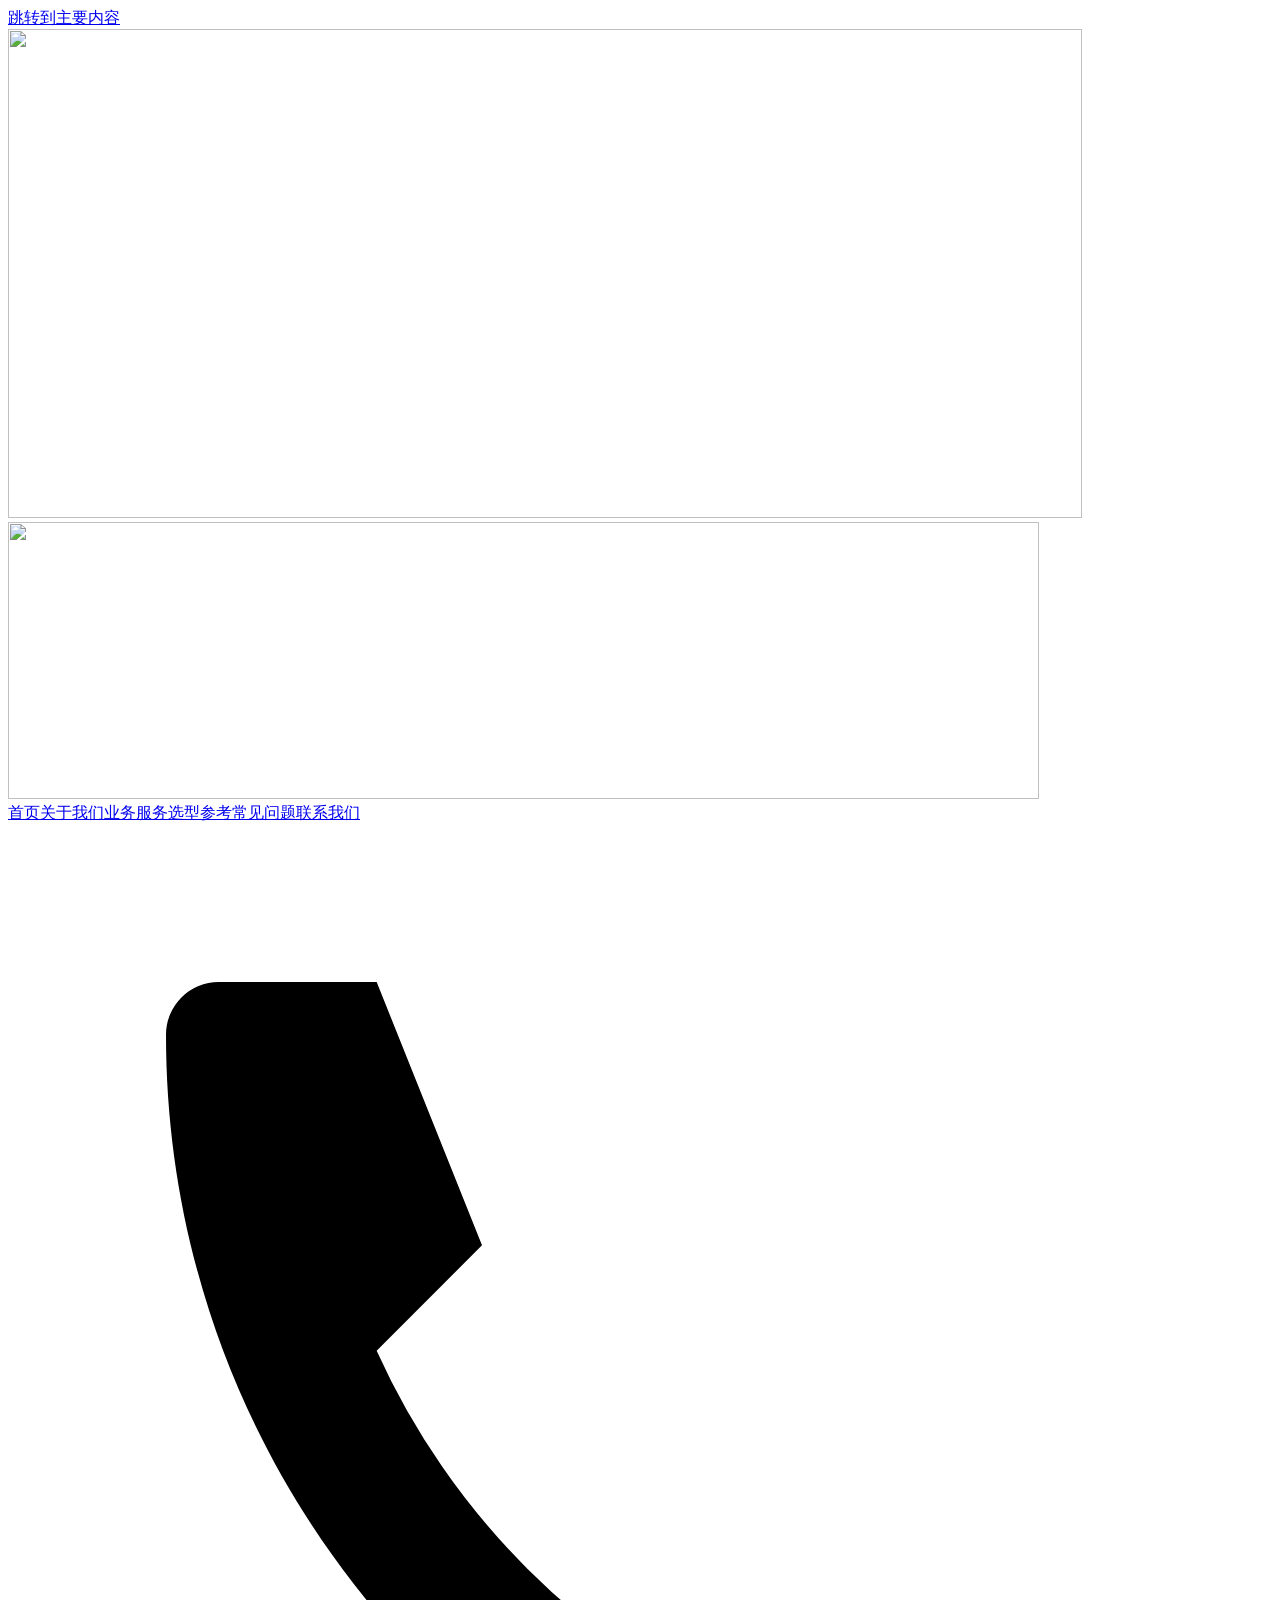
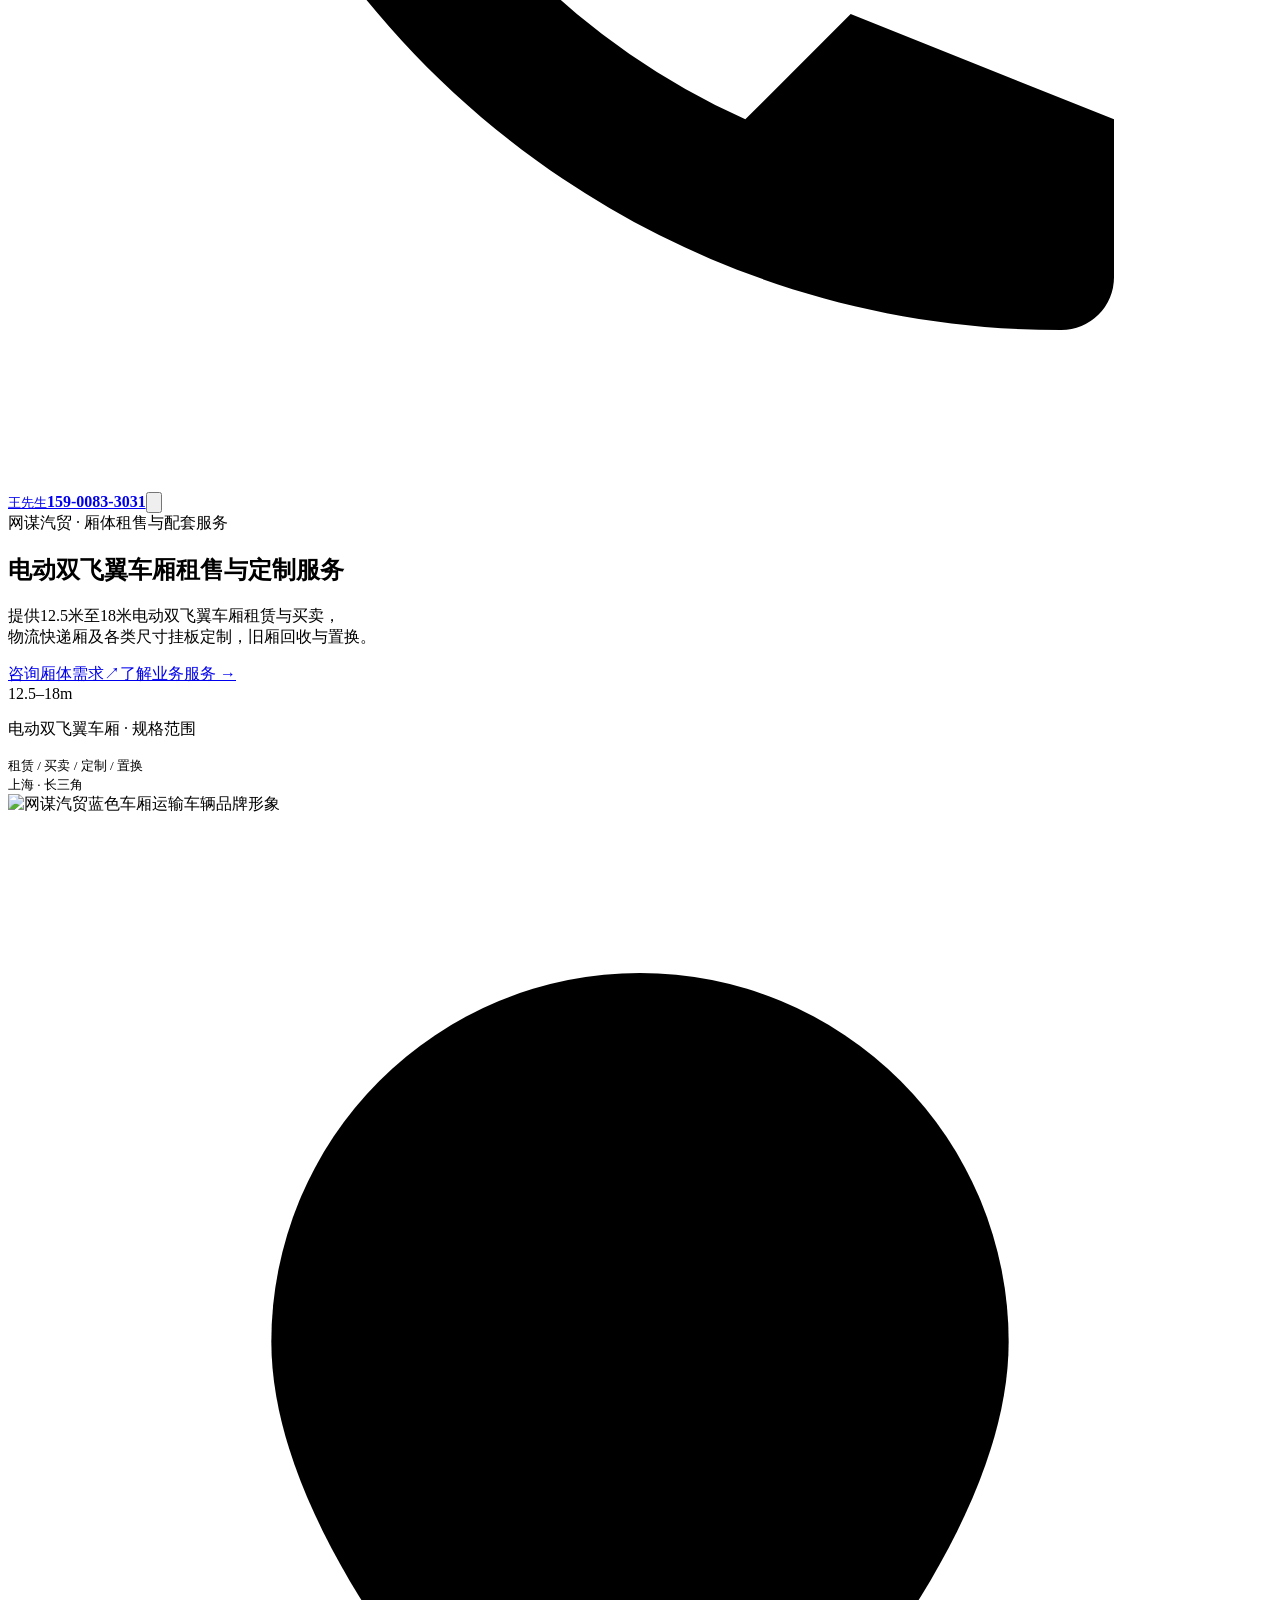
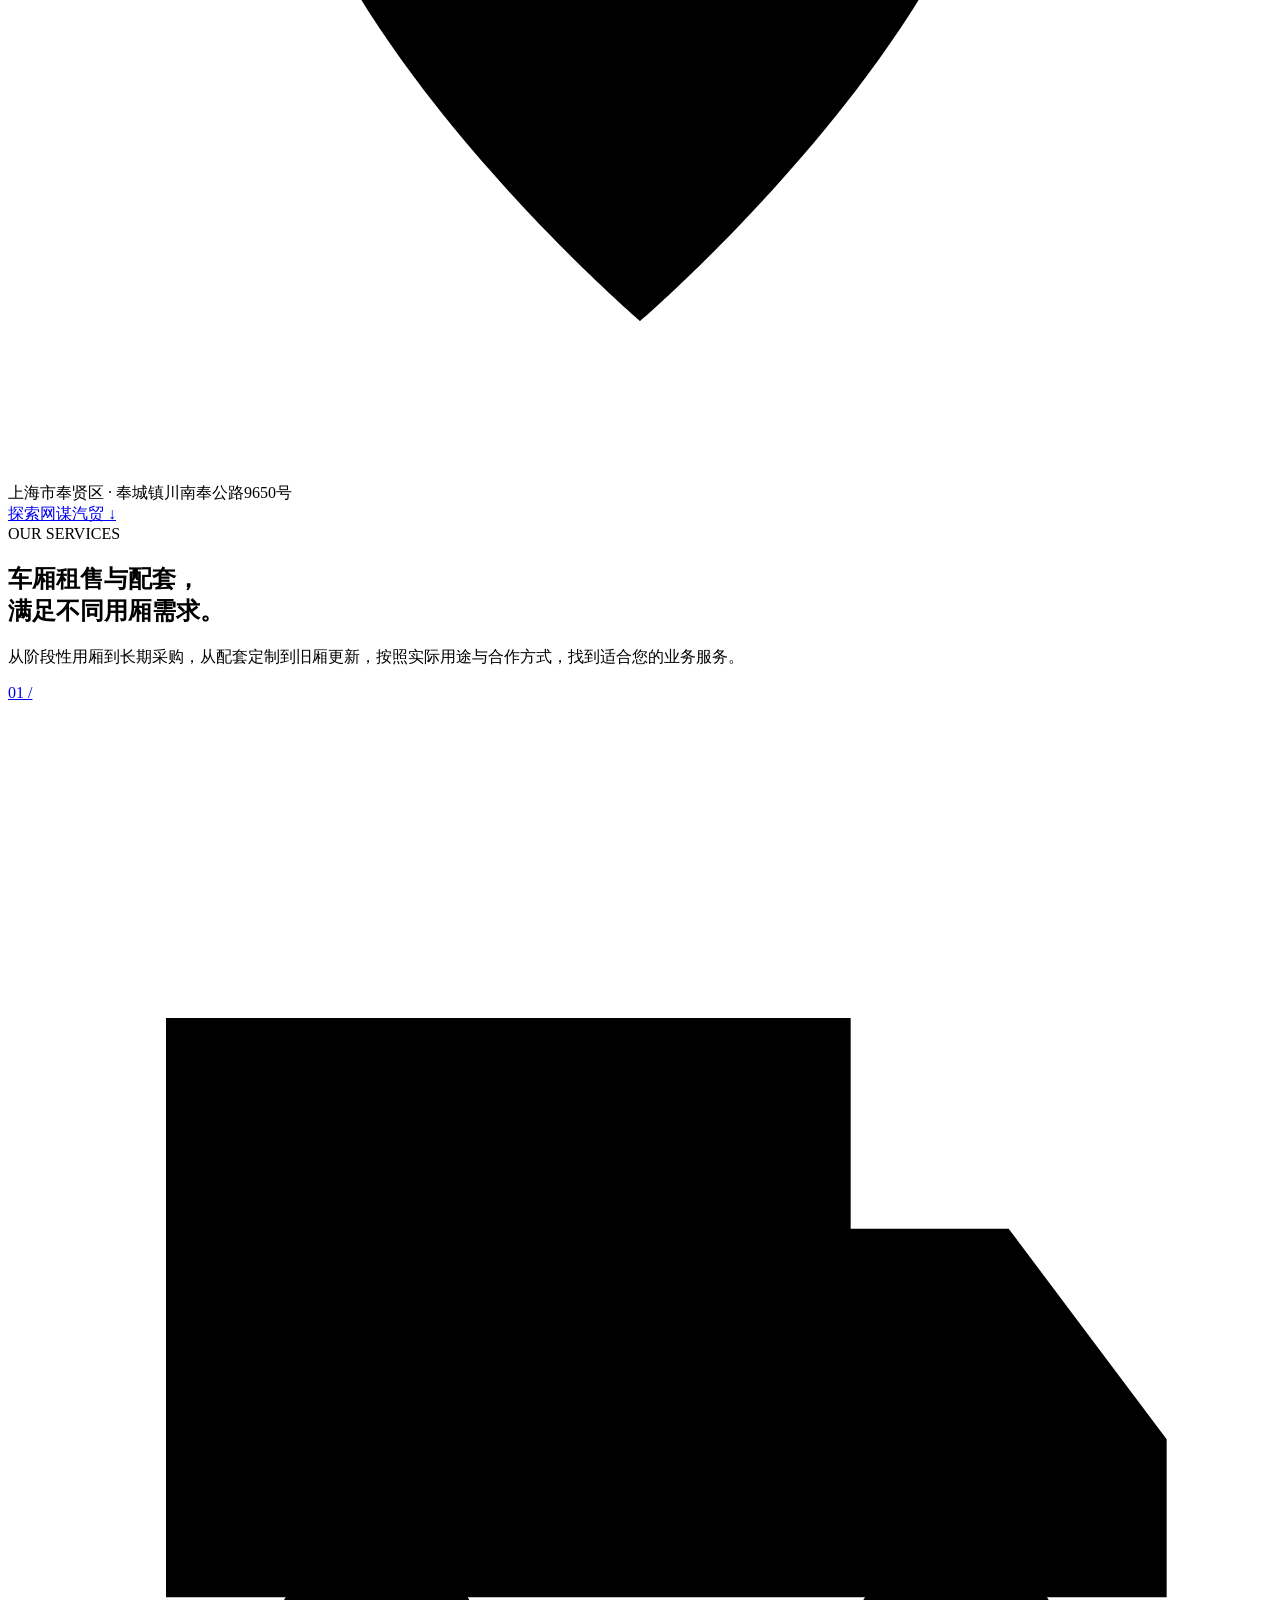
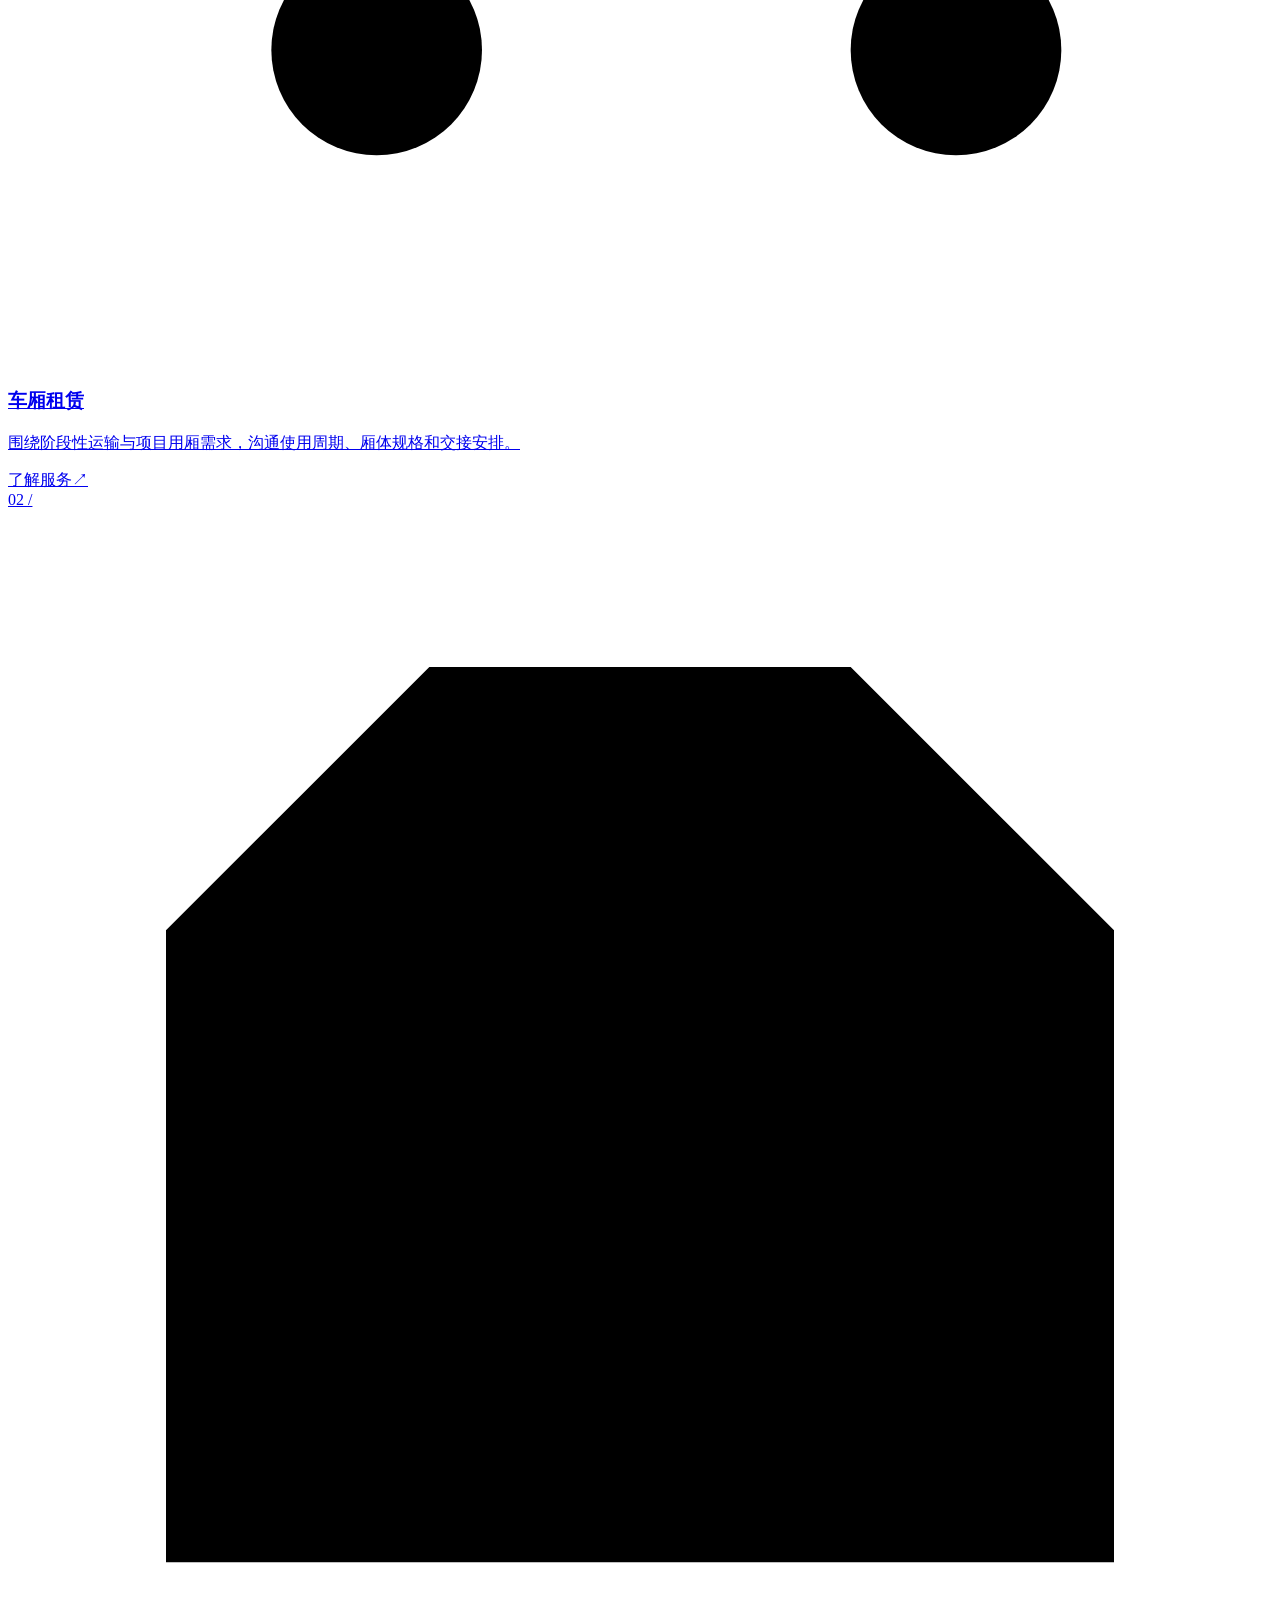
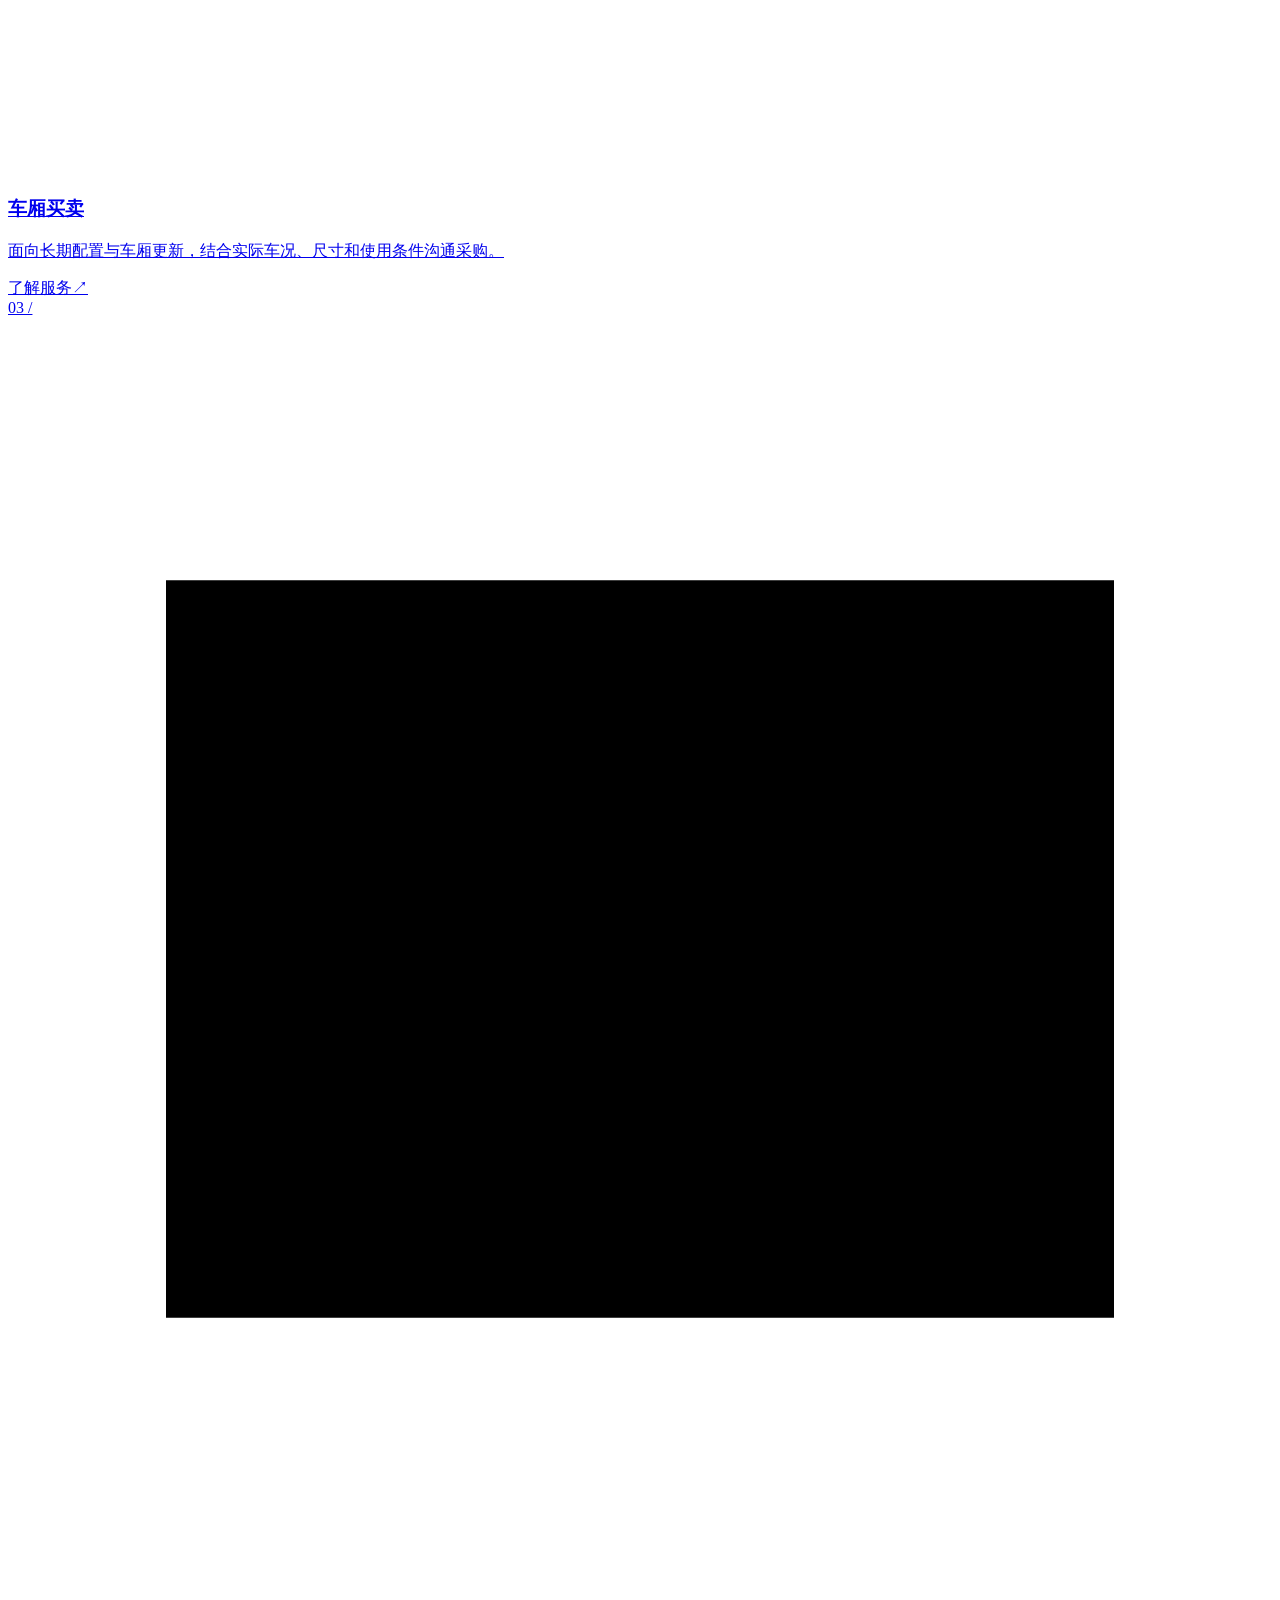
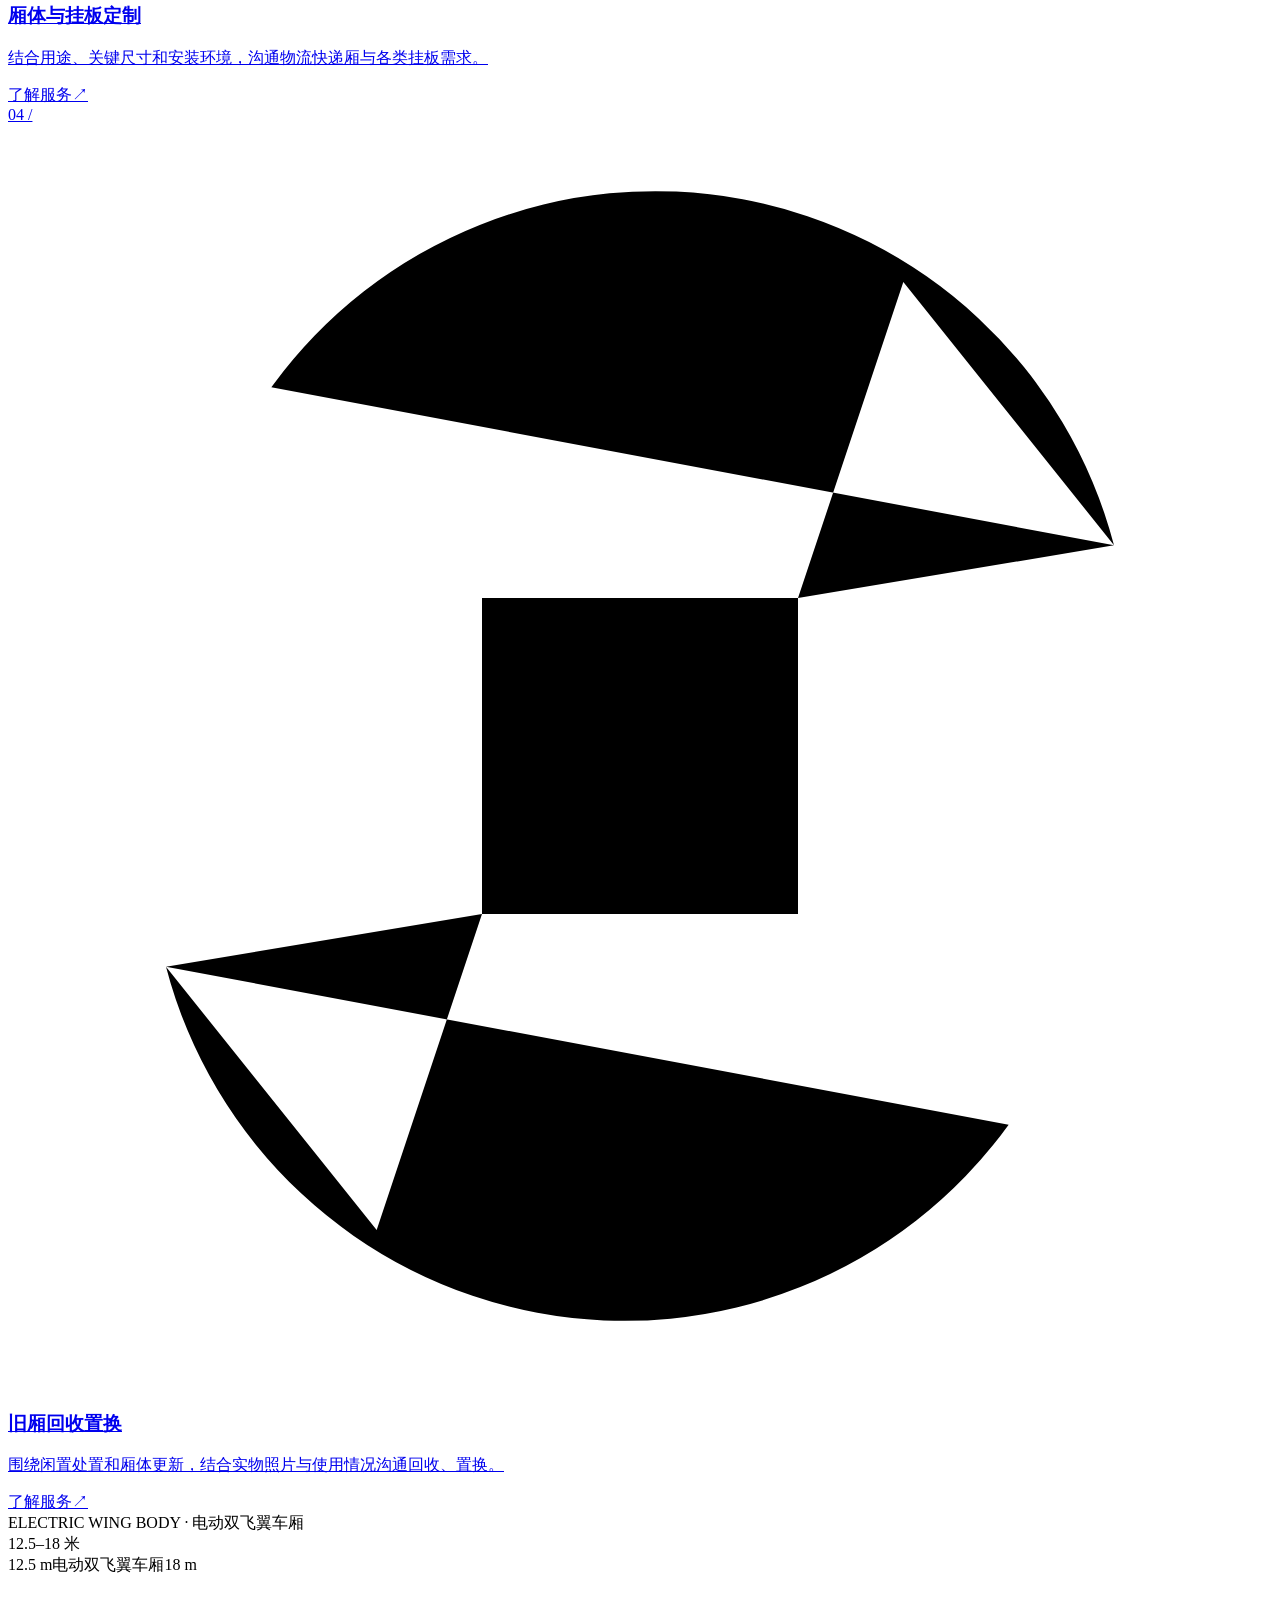
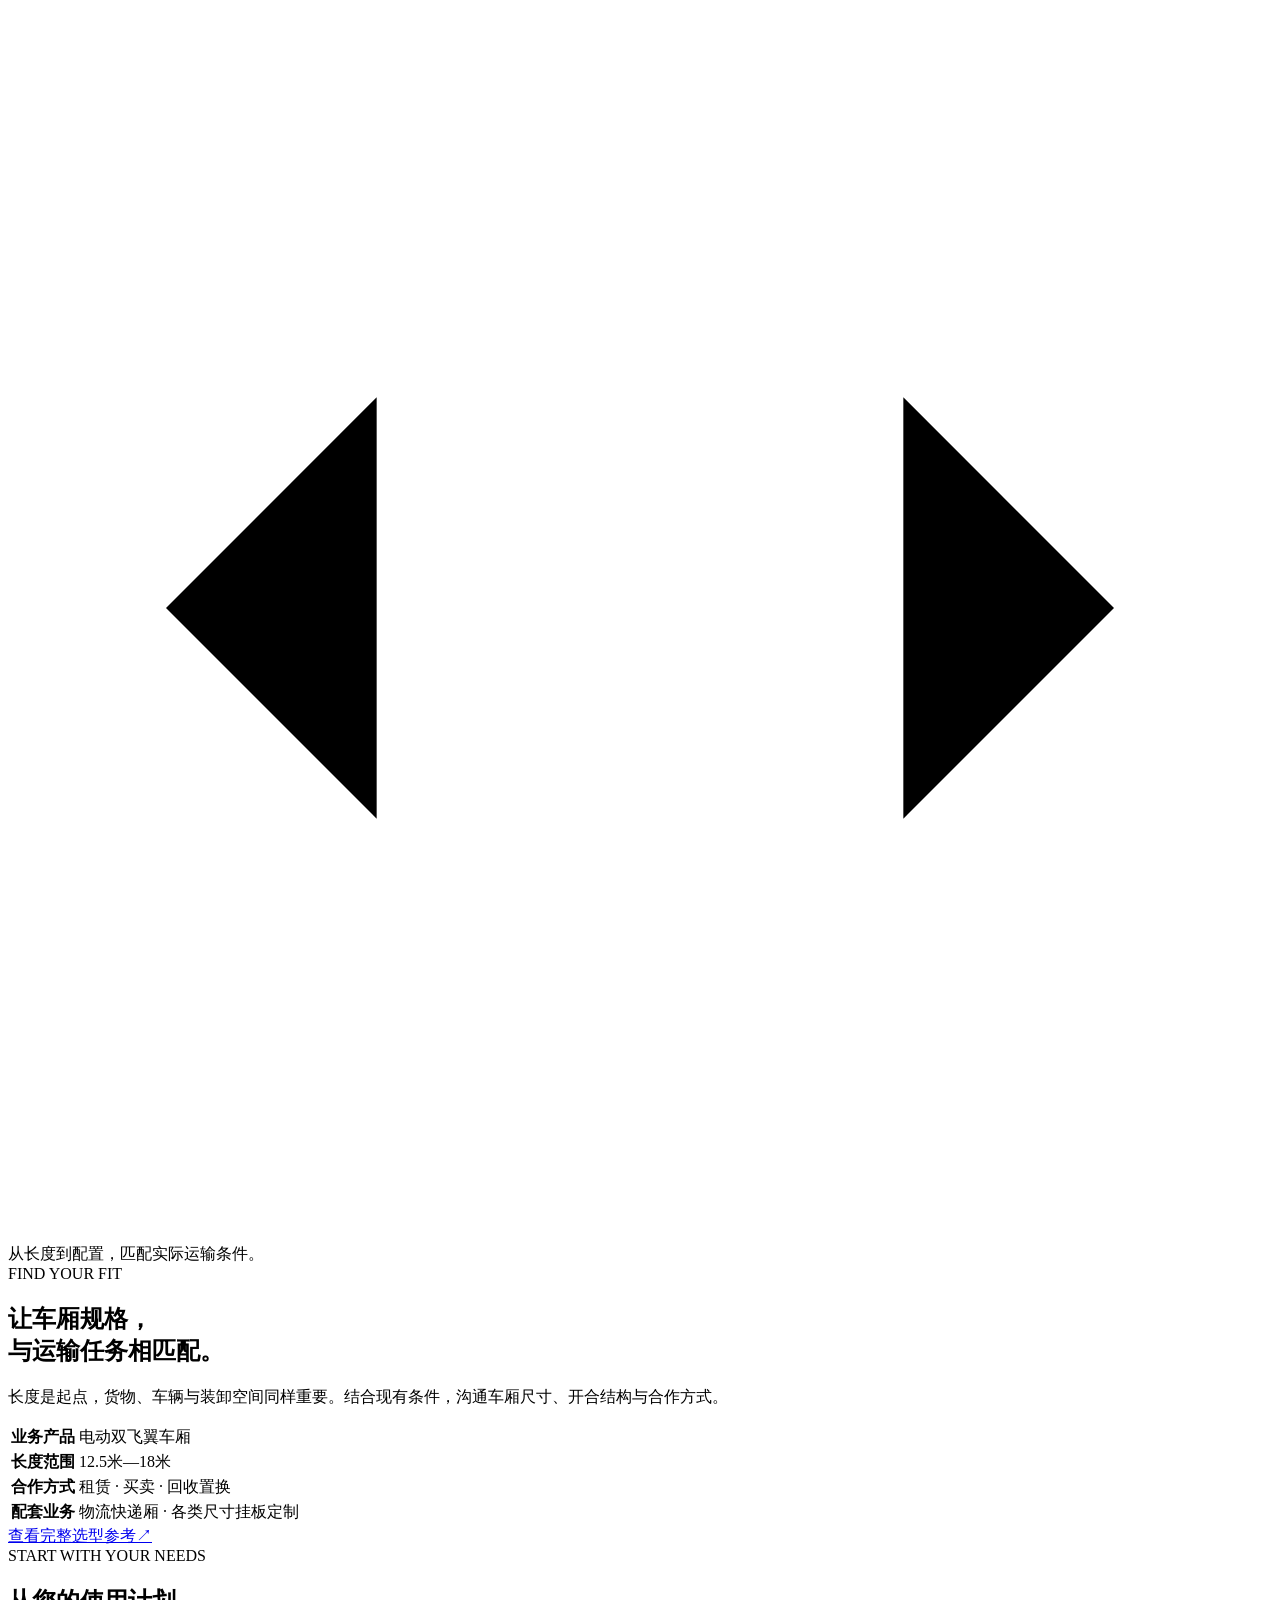
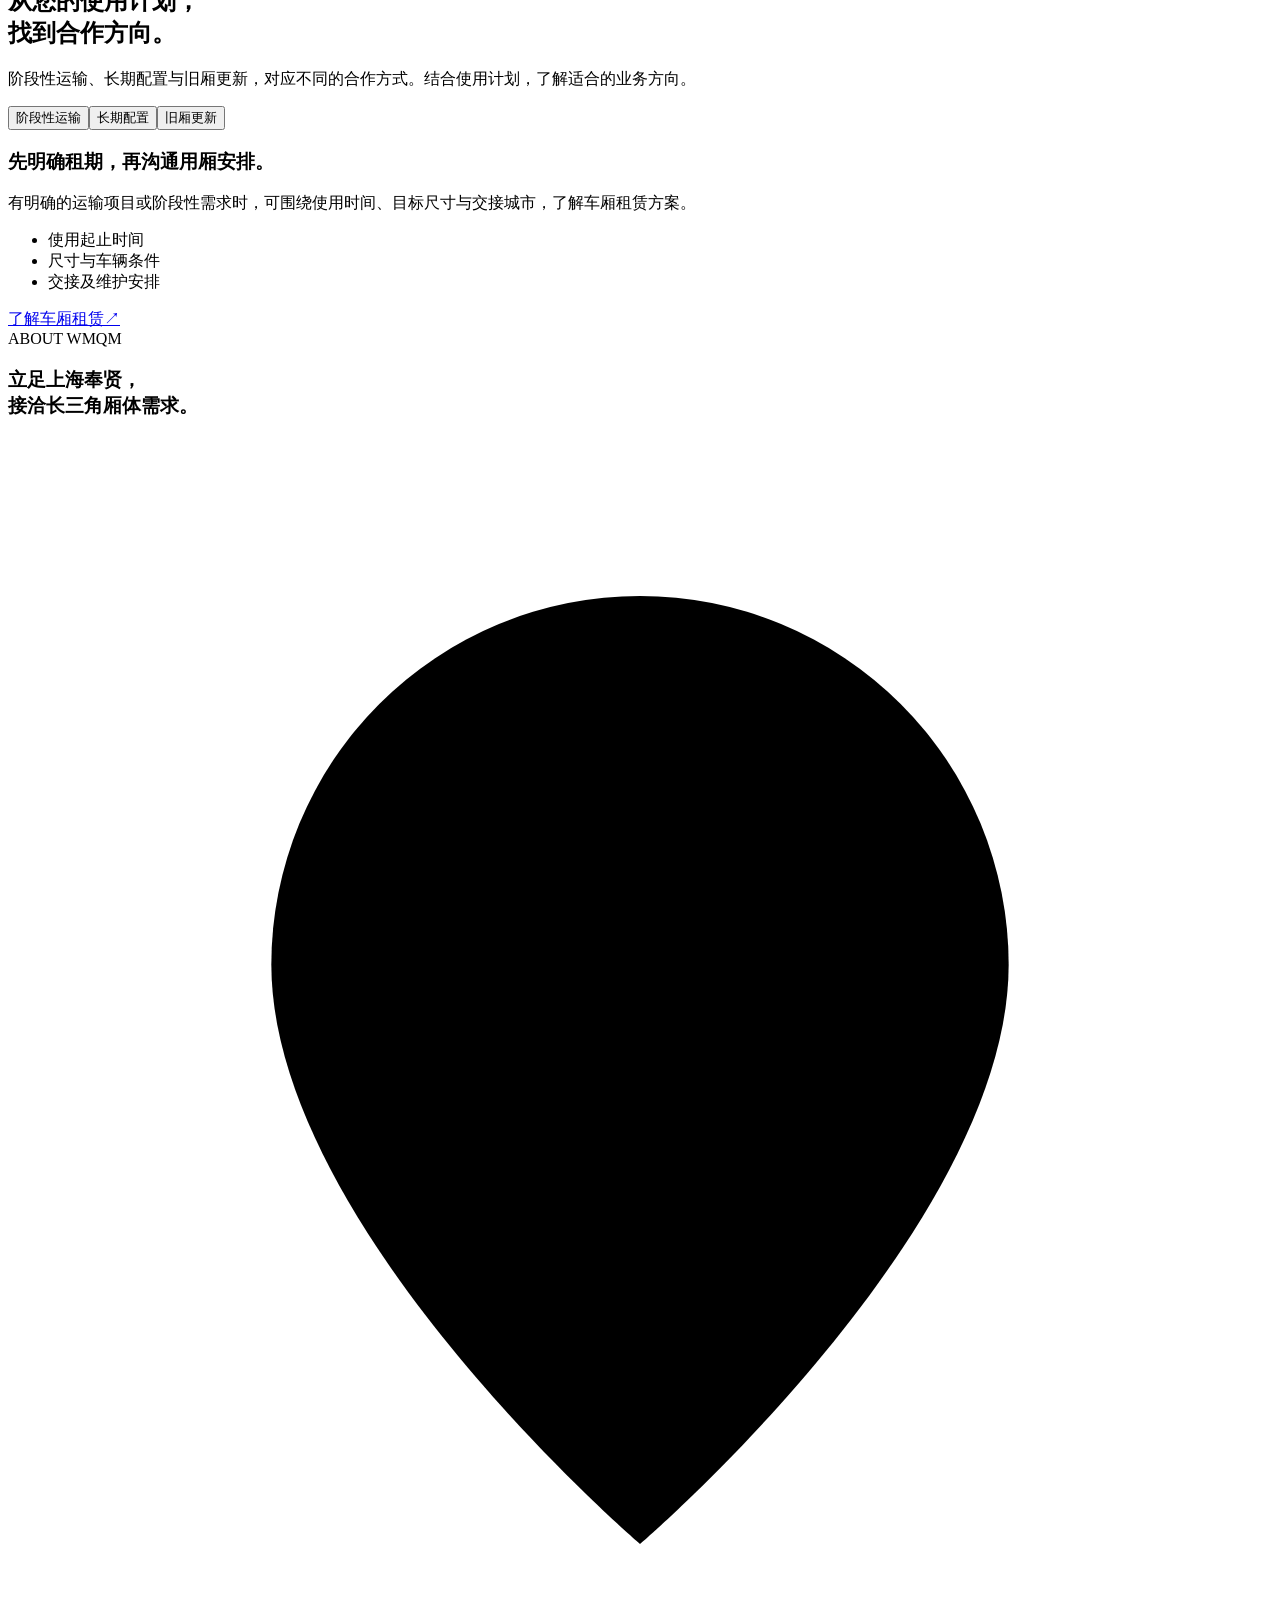
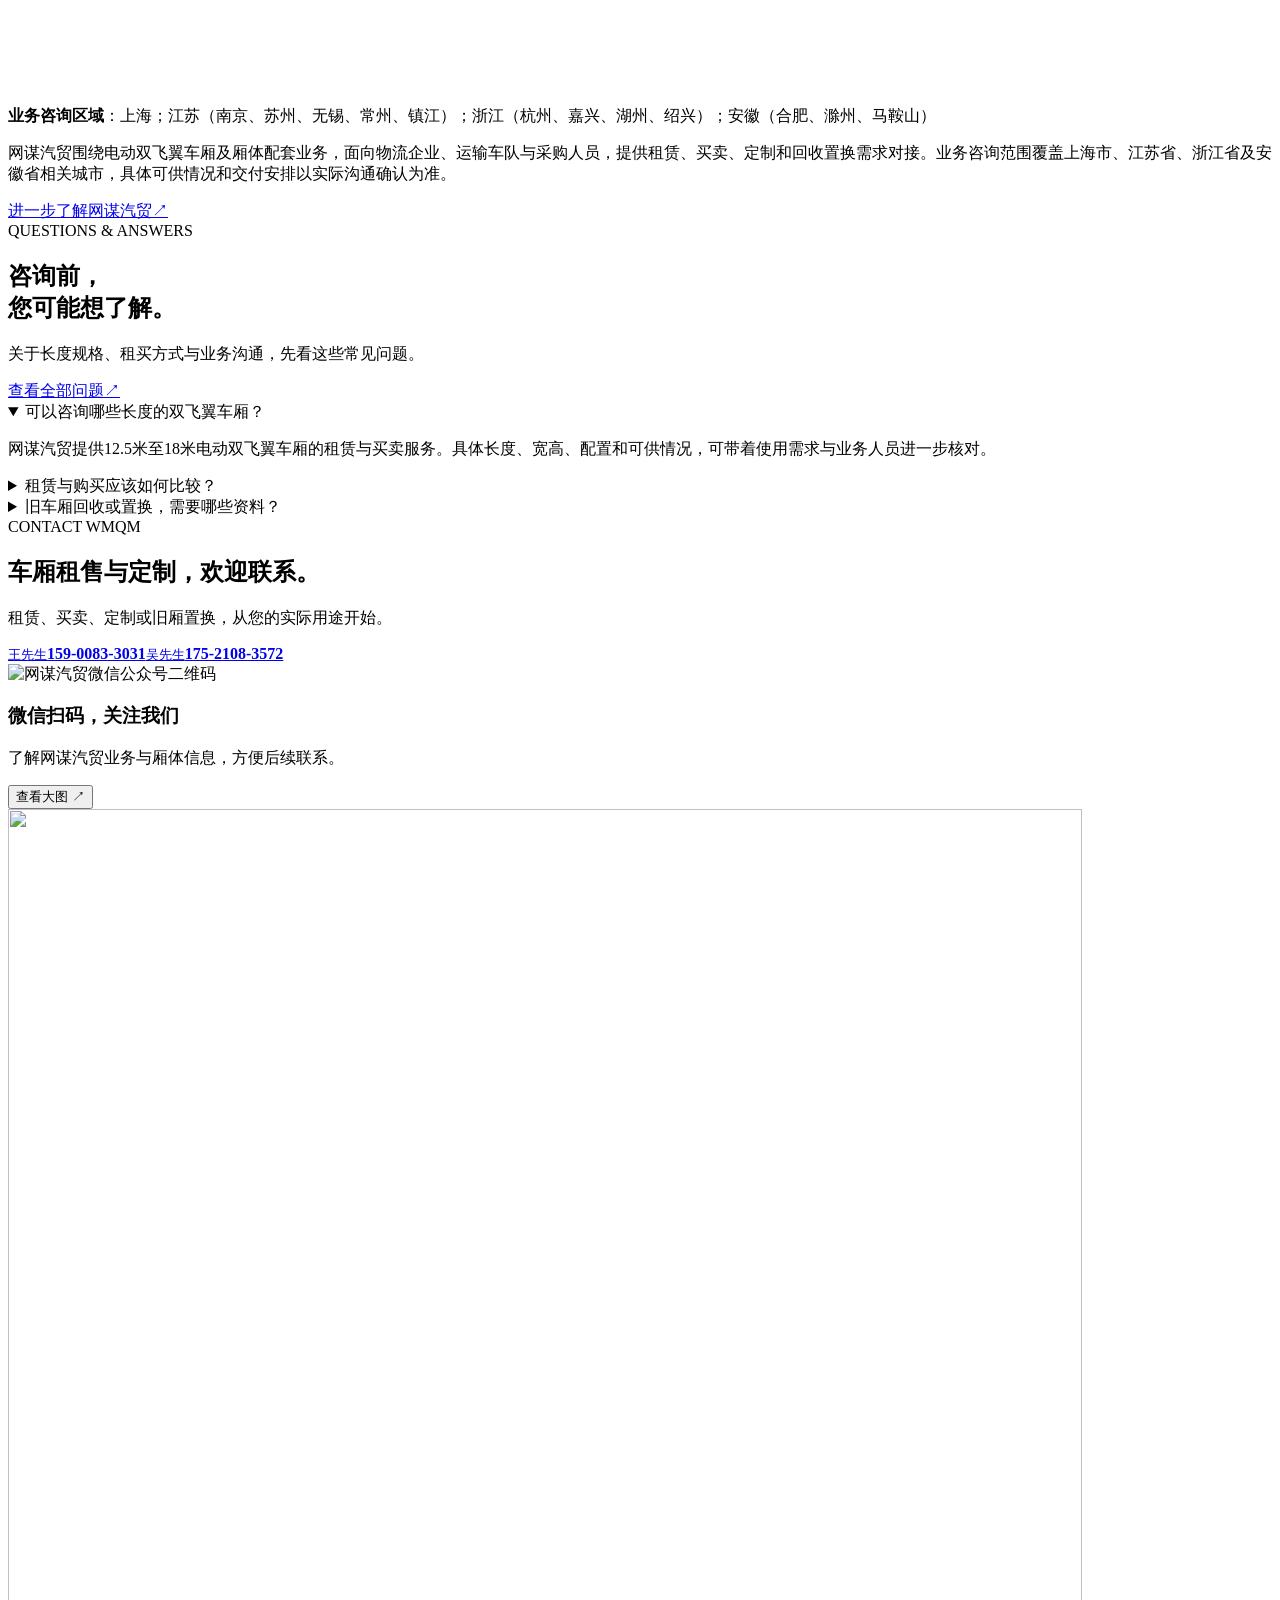
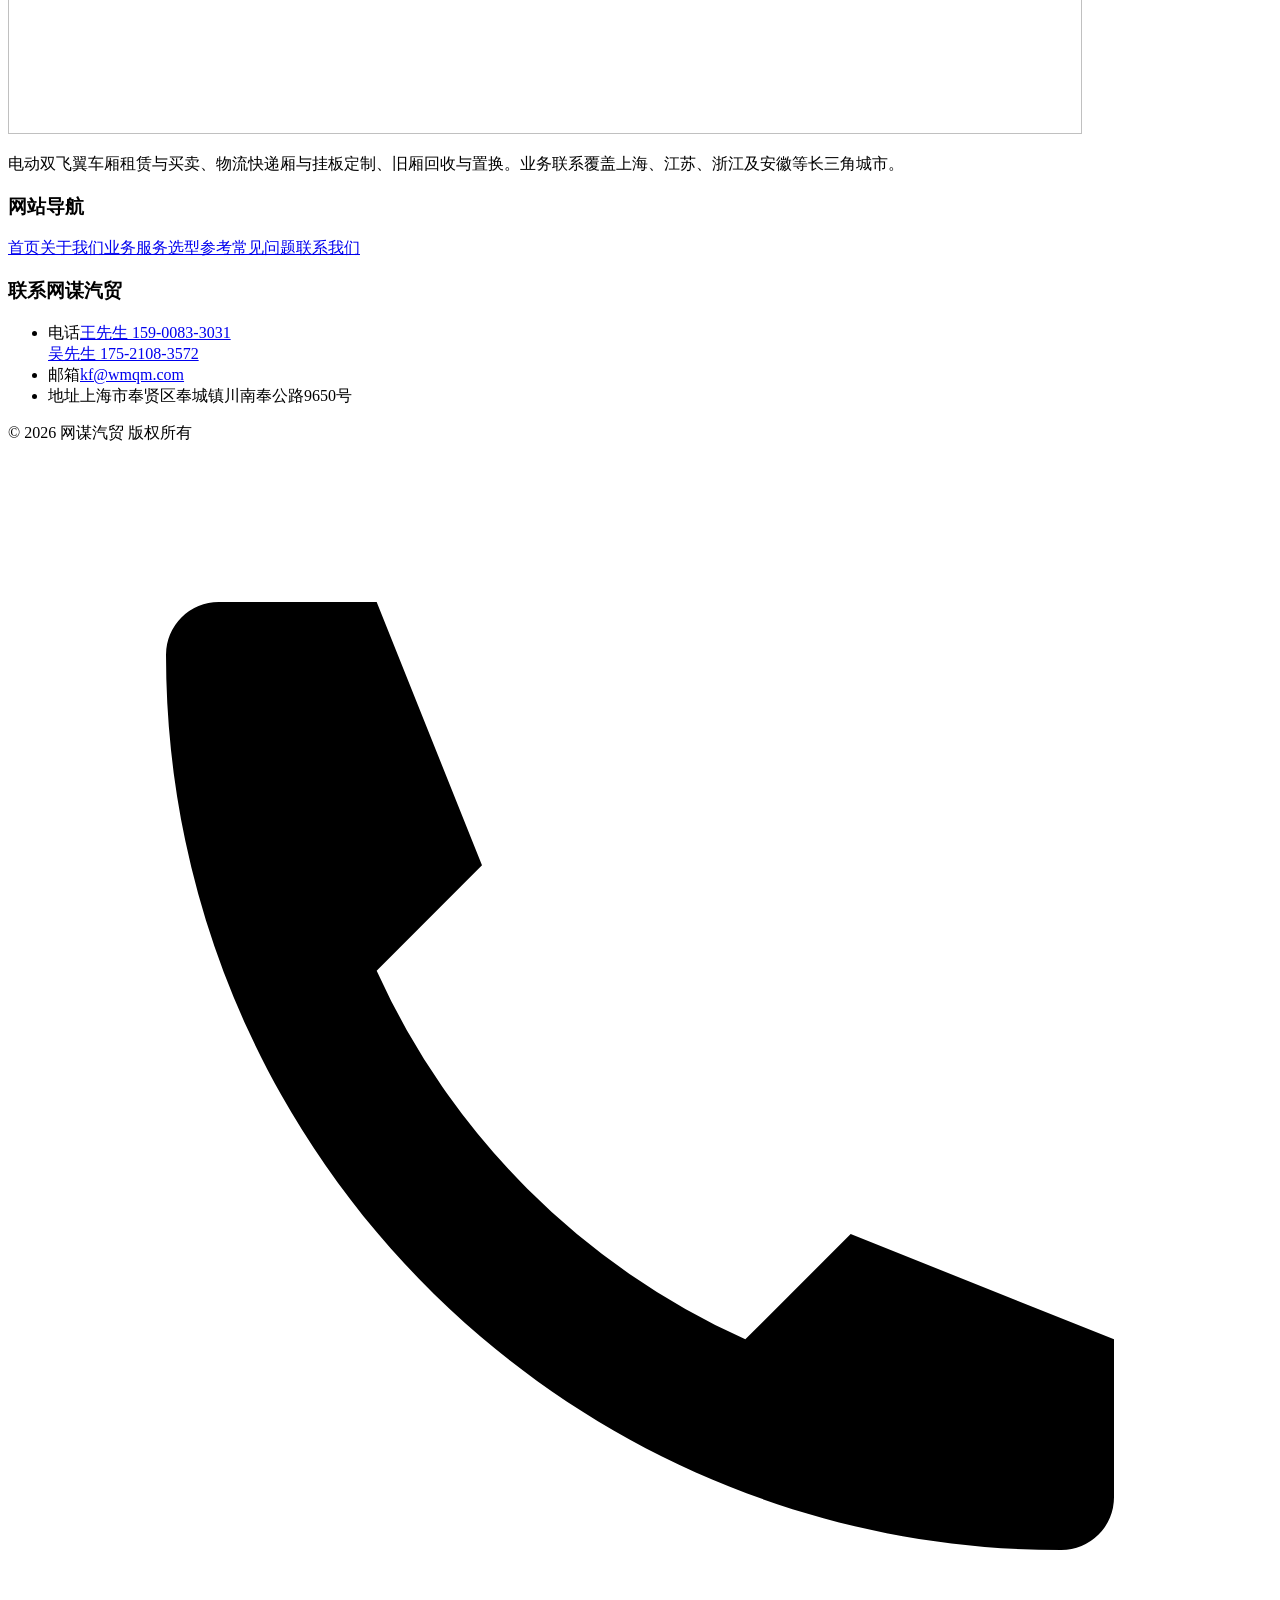
==== commit ee9793cb: "Add files via upload" ====
--- a/index.html
+++ b/index.html
@@ -1,5 +1,5 @@
-<!doctype html><html lang="zh-CN"><head><meta charset="utf-8"><meta name="viewport" content="width=device-width,initial-scale=1,viewport-fit=cover"><title>上海双飞翼车厢租赁出售_物流快递厢与挂板定制_网谋汽贸</title><meta name="description" content="网谋汽贸位于上海市奉贤区奉城镇川南奉公路9650号，提供12.5米至18米电动双飞翼车厢租赁与买卖，以及物流快递厢、各类尺寸挂板定制、旧厢回收与置换服务。联系王先生：159-0083-3031，邮箱：kf@wmqm.com。"><meta name="keywords" content="网谋汽贸,上海电动双飞翼车厢,上海飞翼车厢租赁,上海奉贤飞翼车厢,奉城飞翼车厢,电动双飞翼车厢买卖,物流快递厢,挂板定制,飞翼车厢回收,飞翼车厢置换"><meta name="theme-color" content="#061c44"><meta name="format-detection" content="telephone=no"><link rel="canonical" href="https://www.wmqm.com/"><link rel="icon" href="assets/favicon.png" type="image/png" sizes="256x256"><meta property="og:type" content="website"><meta property="og:locale" content="zh_CN"><meta property="og:site_name" content="网谋汽贸"><meta property="og:title" content="上海双飞翼车厢租赁出售_物流快递厢与挂板定制_网谋汽贸"><meta property="og:description" content="网谋汽贸位于上海市奉贤区奉城镇川南奉公路9650号，提供12.5米至18米电动双飞翼车厢租赁与买卖，以及物流快递厢、各类尺寸挂板定制、旧厢回收与置换服务。联系王先生：159-0083-3031，邮箱：kf@wmqm.com。"><meta property="og:url" content="https://www.wmqm.com/"><meta property="og:image" content="https://www.wmqm.com/assets/og-logo.png"><meta name="twitter:card" content="summary_large_image"><meta name="twitter:title" content="上海双飞翼车厢租赁出售_物流快递厢与挂板定制_网谋汽贸"><meta name="twitter:description" content="网谋汽贸位于上海市奉贤区奉城镇川南奉公路9650号，提供12.5米至18米电动双飞翼车厢租赁与买卖，以及物流快递厢、各类尺寸挂板定制、旧厢回收与置换服务。联系王先生：159-0083-3031，邮箱：kf@wmqm.com。"><meta name="twitter:image" content="https://www.wmqm.com/assets/og-logo.png"><link rel="preload" as="image" href="assets/truck.png" fetchpriority="high"><link rel="preload" as="image" href="assets/hero-road.webp"><link rel="stylesheet" href="assets/site.css"><link rel="stylesheet" href="assets/brand.css?v=1.8"><script src="assets/config.js" defer></script><script src="assets/site.js" defer></script><script src="assets/inquiry.js" defer></script><script type="application/ld+json">{"@context": "https://schema.org", "@graph": [{"@type": "LocalBusiness", "@id": "https://www.wmqm.com/#business", "name": "网谋汽贸", "url": "https://www.wmqm.com/", "logo": "https://www.wmqm.com/assets/logo-symbol.png", "image": "https://www.wmqm.com/assets/truck.png", "description": "电动双飞翼车厢租赁与买卖、物流快递厢与挂板定制、旧厢回收与置换。", "telephone": "+86-15900833031", "email": "kf@wmqm.com", "address": {"@type": "PostalAddress", "streetAddress": "奉城镇川南奉公路9650号", "addressLocality": "奉贤区", "addressRegion": "上海市", "addressCountry": "CN"}, "areaServed": ["上海", "南京", "苏州", "无锡", "常州", "镇江", "杭州", "嘉兴", "湖州", "绍兴", "合肥", "滁州", "马鞍山", "上海市", "江苏省", "浙江省", "安徽省"], "contactPoint": [{"@type": "ContactPoint", "name": "王先生", "telephone": "+86-15900833031", "contactType": "客户服务"}, {"@type": "ContactPoint", "name": "吴先生", "telephone": "+86-17521083572", "contactType": "客户服务"}]}, {"@type": "WebSite", "@id": "https://www.wmqm.com/#website", "url": "https://www.wmqm.com/", "name": "网谋汽贸", "inLanguage": "zh-CN", "publisher": {"@id": "https://www.wmqm.com/#business"}}, {"@type": "WebPage", "@id": "https://www.wmqm.com/#webpage", "url": "https://www.wmqm.com/", "name": "上海双飞翼车厢租赁出售_物流快递厢与挂板定制_网谋汽贸", "description": "网谋汽贸位于上海市奉贤区奉城镇川南奉公路9650号，提供12.5米至18米电动双飞翼车厢租赁与买卖，以及物流快递厢、各类尺寸挂板定制、旧厢回收与置换服务。联系王先生：159-0083-3031，邮箱：kf@wmqm.com。", "inLanguage": "zh-CN", "isPartOf": {"@id": "https://www.wmqm.com/#website"}, "about": {"@id": "https://www.wmqm.com/#business"}}, {"@type": "FAQPage", "@id": "https://www.wmqm.com/#faq", "mainEntity": [{"@type": "Question", "name": "可以咨询哪些长度的双飞翼车厢？", "acceptedAnswer": {"@type": "Answer", "text": "网谋汽贸提供12.5米至18米电动双飞翼车厢的租赁与买卖服务。具体长度、宽高、配置和可供情况，可带着使用需求与业务人员进一步核对。"}}, {"@type": "Question", "name": "租赁与购买应该如何比较？", "acceptedAnswer": {"@type": "Answer", "text": "可以把预计使用周期、任务稳定性、租赁费用或采购预算、维护责任与后续使用计划放在一起比较。阶段性任务与长期配置的关注点不同，具体方案应结合实际产品和需求确定。"}}, {"@type": "Question", "name": "旧车厢回收或置换，需要哪些资料？", "acceptedAnswer": {"@type": "Answer", "text": "可以先提供旧厢尺寸、所在地、使用情况和已知损坏，并准备整体、侧翼、底部等部位的清晰照片。网谋汽贸可据此进一步沟通评估和回收置换安排。"}}]}]}</script></head><body><a class="skip" href="#main">跳转到主要内容</a><header class="site-header"><div class="wrap header-inner"><a class="brand" href="https://www.wmqm.com" aria-label="网谋汽贸首页"><span class="brand-lockup brand-lockup--header" aria-hidden="true"><img class="brand-symbol" src="assets/logo-symbol.png" alt="" width="1074" height="489"><img class="brand-wordmark" src="assets/logo-wordmark.png" alt="" width="1031" height="277"></span></a><nav class="nav" id="site-nav" aria-label="主导航"><a href="https://www.wmqm.com" class="active" aria-current="page">首页</a><a href="about.html">关于我们</a><a href="services.html">业务服务</a><a href="selection.html">选型参考</a><a href="faq.html">常见问题</a><a href="contact.html">联系我们</a></nav><a class="header-phone" href="tel:+8615900833031"><svg class="icon" viewBox="0 0 24 24" aria-hidden="true"><path d="M7 3H4a1 1 0 0 0-1 1c0 9.4 7.6 17 17 17a1 1 0 0 0 1-1v-3l-5-2-2 2a14 14 0 0 1-7-7l2-2-2-5Z"/></svg><span><small>王先生</small><strong>159-0083-3031</strong></span></a><button class="menu-button" type="button" aria-label="打开导航" aria-expanded="false" aria-controls="site-nav"><svg class="icon" viewBox="0 0 24 24" aria-hidden="true"><path d="M4 6h16M4 12h16M4 18h16"/></svg></button></div></header><main id="main"><section class="hero" aria-labelledby="hero-title"><div class="wrap hero-intro"><div class="hero-copy"><span class="eyebrow">网谋汽贸 · 厢体租售与配套服务</span><h1 id="hero-title">电动双飞翼车厢<span class="gradient-text">租售与定制服务</span></h1><p>提供12.5米至18米电动双飞翼车厢租赁与买卖，<br class="desktop-break">物流快递厢及各类尺寸挂板定制，旧厢回收与置换。</p><div class="actions"><a class="button white" href="contact.html#inquiry">咨询厢体需求<span class="arrow" aria-hidden="true">↗</span></a><a class="button outline-light" href="services.html">了解业务服务 <span aria-hidden="true">→</span></a></div></div><div class="hero-spec"><div class="number">12.5–18<span>m</span></div><p>电动双飞翼车厢 · 规格范围</p><div class="spec-rule"></div><small>租赁 / 买卖 / 定制 / 置换<br>上海 · 长三角</small></div></div><div class="hero-stage"><img class="hero-truck" src="assets/truck.png" alt="网谋汽贸蓝色车厢运输车辆品牌形象" width="2048" height="682" fetchpriority="high"></div><div class="wrap hero-bottom"><div class="location"><svg class="icon" viewBox="0 0 24 24" aria-hidden="true"><path d="M19 10c0 5-7 11-7 11S5 15 5 10a7 7 0 1 1 14 0Z"/><circle cx="12" cy="10" r="2.5"/></svg><span>上海市奉贤区 · 奉城镇川南奉公路9650号</span></div><a class="scroll-link" href="#business">探索网谋汽贸 <span aria-hidden="true">↓</span></a></div></section>
+<!doctype html><html lang="zh-CN"><head><meta charset="utf-8"><meta name="viewport" content="width=device-width,initial-scale=1,viewport-fit=cover"><title>上海双飞翼车厢租赁出售_物流快递厢与挂板定制_网谋汽贸</title><meta name="description" content="网谋汽贸位于上海市奉贤区奉城镇川南奉公路9650号，提供12.5米至18米电动双飞翼车厢租赁与买卖，以及物流快递厢、各类尺寸挂板定制、旧厢回收与置换服务。联系王先生：159-0083-3031，邮箱：kf@wmqm.com。"><meta name="keywords" content="网谋汽贸,上海电动双飞翼车厢,上海飞翼车厢租赁,上海奉贤飞翼车厢,奉城飞翼车厢,电动双飞翼车厢买卖,物流快递厢,挂板定制,飞翼车厢回收,飞翼车厢置换"><meta name="theme-color" content="#061c44"><meta name="format-detection" content="telephone=no"><link rel="canonical" href="https://www.wmqm.com/"><link rel="icon" href="https://wmqm.wmou.com/assets/favicon.png" type="image/png" sizes="256x256"><meta property="og:type" content="website"><meta property="og:locale" content="zh_CN"><meta property="og:site_name" content="网谋汽贸"><meta property="og:title" content="上海双飞翼车厢租赁出售_物流快递厢与挂板定制_网谋汽贸"><meta property="og:description" content="网谋汽贸位于上海市奉贤区奉城镇川南奉公路9650号，提供12.5米至18米电动双飞翼车厢租赁与买卖，以及物流快递厢、各类尺寸挂板定制、旧厢回收与置换服务。联系王先生：159-0083-3031，邮箱：kf@wmqm.com。"><meta property="og:url" content="https://www.wmqm.com/"><meta property="og:image" content="https://wmqm.wmou.com/assets/og-logo.png"><meta name="twitter:card" content="summary_large_image"><meta name="twitter:title" content="上海双飞翼车厢租赁出售_物流快递厢与挂板定制_网谋汽贸"><meta name="twitter:description" content="网谋汽贸位于上海市奉贤区奉城镇川南奉公路9650号，提供12.5米至18米电动双飞翼车厢租赁与买卖，以及物流快递厢、各类尺寸挂板定制、旧厢回收与置换服务。联系王先生：159-0083-3031，邮箱：kf@wmqm.com。"><meta name="twitter:image" content="https://wmqm.wmou.com/assets/og-logo.png"><link rel="preload" as="image" href="https://wmqm.wmou.com/assets/truck.png" fetchpriority="high"><link rel="preload" as="image" href="https://wmqm.wmou.com/assets/hero-road.webp"><link rel="stylesheet" href="https://wmqm.wmou.com/assets/site.css"><link rel="stylesheet" href="https://wmqm.wmou.com/assets/brand.css?v=1.8"><script src="https://wmqm.wmou.com/assets/config.js" defer></script><script src="https://wmqm.wmou.com/assets/site.js" defer></script><script src="https://wmqm.wmou.com/assets/inquiry.js" defer></script><script type="application/ld+json">{"@context": "https://schema.org", "@graph": [{"@type": "LocalBusiness", "@id": "https://www.wmqm.com/#business", "name": "网谋汽贸", "url": "https://www.wmqm.com/", "logo": "https://wmqm.wmou.com/assets/logo-symbol.png", "image": "https://wmqm.wmou.com/assets/truck.png", "description": "电动双飞翼车厢租赁与买卖、物流快递厢与挂板定制、旧厢回收与置换。", "telephone": "+86-15900833031", "email": "kf@wmqm.com", "address": {"@type": "PostalAddress", "streetAddress": "奉城镇川南奉公路9650号", "addressLocality": "奉贤区", "addressRegion": "上海市", "addressCountry": "CN"}, "areaServed": ["上海", "南京", "苏州", "无锡", "常州", "镇江", "杭州", "嘉兴", "湖州", "绍兴", "合肥", "滁州", "马鞍山", "上海市", "江苏省", "浙江省", "安徽省"], "contactPoint": [{"@type": "ContactPoint", "name": "王先生", "telephone": "+86-15900833031", "contactType": "客户服务"}, {"@type": "ContactPoint", "name": "吴先生", "telephone": "+86-17521083572", "contactType": "客户服务"}]}, {"@type": "WebSite", "@id": "https://www.wmqm.com/#website", "url": "https://www.wmqm.com/", "name": "网谋汽贸", "inLanguage": "zh-CN", "publisher": {"@id": "https://www.wmqm.com/#business"}}, {"@type": "WebPage", "@id": "https://www.wmqm.com/#webpage", "url": "https://www.wmqm.com/", "name": "上海双飞翼车厢租赁出售_物流快递厢与挂板定制_网谋汽贸", "description": "网谋汽贸位于上海市奉贤区奉城镇川南奉公路9650号，提供12.5米至18米电动双飞翼车厢租赁与买卖，以及物流快递厢、各类尺寸挂板定制、旧厢回收与置换服务。联系王先生：159-0083-3031，邮箱：kf@wmqm.com。", "inLanguage": "zh-CN", "isPartOf": {"@id": "https://www.wmqm.com/#website"}, "about": {"@id": "https://www.wmqm.com/#business"}}, {"@type": "FAQPage", "@id": "https://www.wmqm.com/#faq", "mainEntity": [{"@type": "Question", "name": "可以咨询哪些长度的双飞翼车厢？", "acceptedAnswer": {"@type": "Answer", "text": "网谋汽贸提供12.5米至18米电动双飞翼车厢的租赁与买卖服务。具体长度、宽高、配置和可供情况，可带着使用需求与业务人员进一步核对。"}}, {"@type": "Question", "name": "租赁与购买应该如何比较？", "acceptedAnswer": {"@type": "Answer", "text": "可以把预计使用周期、任务稳定性、租赁费用或采购预算、维护责任与后续使用计划放在一起比较。阶段性任务与长期配置的关注点不同，具体方案应结合实际产品和需求确定。"}}, {"@type": "Question", "name": "旧车厢回收或置换，需要哪些资料？", "acceptedAnswer": {"@type": "Answer", "text": "可以先提供旧厢尺寸、所在地、使用情况和已知损坏，并准备整体、侧翼、底部等部位的清晰照片。网谋汽贸可据此进一步沟通评估和回收置换安排。"}}]}]}</script></head><body><a class="skip" href="#main">跳转到主要内容</a><header class="site-header"><div class="wrap header-inner"><a class="brand" href="https://www.wmqm.com" aria-label="网谋汽贸首页"><span class="brand-lockup brand-lockup--header" aria-hidden="true"><img class="brand-symbol" src="https://wmqm.wmou.com/assets/logo-symbol.png" alt="" width="1074" height="489"><img class="brand-wordmark" src="https://wmqm.wmou.com/assets/logo-wordmark.png" alt="" width="1031" height="277"></span></a><nav class="nav" id="site-nav" aria-label="主导航"><a href="https://www.wmqm.com" class="active" aria-current="page">首页</a><a href="about.html">关于我们</a><a href="services.html">业务服务</a><a href="selection.html">选型参考</a><a href="faq.html">常见问题</a><a href="contact.html">联系我们</a></nav><a class="header-phone" href="tel:+8615900833031"><svg class="icon" viewBox="0 0 24 24" aria-hidden="true"><path d="M7 3H4a1 1 0 0 0-1 1c0 9.4 7.6 17 17 17a1 1 0 0 0 1-1v-3l-5-2-2 2a14 14 0 0 1-7-7l2-2-2-5Z"/></svg><span><small>王先生</small><strong>159-0083-3031</strong></span></a><button class="menu-button" type="button" aria-label="打开导航" aria-expanded="false" aria-controls="site-nav"><svg class="icon" viewBox="0 0 24 24" aria-hidden="true"><path d="M4 6h16M4 12h16M4 18h16"/></svg></button></div></header><main id="main"><section class="hero" aria-labelledby="hero-title"><div class="wrap hero-intro"><div class="hero-copy"><span class="eyebrow">网谋汽贸 · 厢体租售与配套服务</span><h1 id="hero-title">电动双飞翼车厢<span class="gradient-text">租售与定制服务</span></h1><p>提供12.5米至18米电动双飞翼车厢租赁与买卖，<br class="desktop-break">物流快递厢及各类尺寸挂板定制，旧厢回收与置换。</p><div class="actions"><a class="button white" href="contact.html#inquiry">咨询厢体需求<span class="arrow" aria-hidden="true">↗</span></a><a class="button outline-light" href="services.html">了解业务服务 <span aria-hidden="true">→</span></a></div></div><div class="hero-spec"><div class="number">12.5–18<span>m</span></div><p>电动双飞翼车厢 · 规格范围</p><div class="spec-rule"></div><small>租赁 / 买卖 / 定制 / 置换<br>上海 · 长三角</small></div></div><div class="hero-stage"><img class="hero-truck" src="https://wmqm.wmou.com/assets/truck.png" alt="网谋汽贸蓝色车厢运输车辆品牌形象" width="2048" height="682" fetchpriority="high"></div><div class="wrap hero-bottom"><div class="location"><svg class="icon" viewBox="0 0 24 24" aria-hidden="true"><path d="M19 10c0 5-7 11-7 11S5 15 5 10a7 7 0 1 1 14 0Z"/><circle cx="12" cy="10" r="2.5"/></svg><span>上海市奉贤区 · 奉城镇川南奉公路9650号</span></div><a class="scroll-link" href="#business">探索网谋汽贸 <span aria-hidden="true">↓</span></a></div></section>
 <section class="section" id="business"><div class="wrap"><div class="section-head"><div><span class="eyebrow">OUR SERVICES</span><h2>车厢租售与配套，<br>满足不同用厢需求。</h2></div><p>从阶段性用厢到长期采购，从配套定制到旧厢更新，按照实际用途与合作方式，找到适合您的业务服务。</p></div><div class="business-grid"><a class="business-card" href="rental.html"><div class="card-top"><span class="card-number">01 /</span><svg class="icon" viewBox="0 0 24 24" aria-hidden="true"><path d="M3 6h13v11H3zM16 10h3l3 4v3h-6M6 3h7M6 10h7M6 13h4"/><circle cx="7" cy="18" r="2"/><circle cx="18" cy="18" r="2"/></svg></div><h3>车厢租赁</h3><p>围绕阶段性运输与项目用厢需求，沟通使用周期、厢体规格和交接安排。</p><div class="card-bottom"><span>了解服务</span><span class="arrow" aria-hidden="true">↗</span></div></a><a class="business-card" href="sales.html"><div class="card-top"><span class="card-number">02 /</span><svg class="icon" viewBox="0 0 24 24" aria-hidden="true"><path d="M3 8h18v12H3zM3 8l5-5h8l5 5M8 8V4M16 8V4M8 12v5M12 12v5M16 12v5"/></svg></div><h3>车厢买卖</h3><p>面向长期配置与车厢更新，结合实际车况、尺寸和使用条件沟通采购。</p><div class="card-bottom"><span>了解服务</span><span class="arrow" aria-hidden="true">↗</span></div></a><a class="business-card" href="customization.html"><div class="card-top"><span class="card-number">03 /</span><svg class="icon" viewBox="0 0 24 24" aria-hidden="true"><path d="M3 5h18v14H3zM7 5v4M11 5v3M15 5v4M19 5v3M3 15h4M3 11h3M13 13l3 3M12 17l6-6"/></svg></div><h3>厢体与挂板定制</h3><p>结合用途、关键尺寸和安装环境，沟通物流快递厢与各类挂板需求。</p><div class="card-bottom"><span>了解服务</span><span class="arrow" aria-hidden="true">↗</span></div></a><a class="business-card" href="recycling.html"><div class="card-top"><span class="card-number">04 /</span><svg class="icon" viewBox="0 0 24 24" aria-hidden="true"><path d="m17 3 4 5-6 1M21 8a9 9 0 0 0-16-3M7 21l-4-5 6-1M3 16a9 9 0 0 0 16 3"/><path d="M9 9h6v6H9z"/></svg></div><h3>旧厢回收置换</h3><p>围绕闲置处置和厢体更新，结合实物照片与使用情况沟通回收、置换。</p><div class="card-bottom"><span>了解服务</span><span class="arrow" aria-hidden="true">↗</span></div></a></div></div></section>
 <section class="section pale"><div class="wrap feature-layout"><div class="feature-visual"><span class="range-label">ELECTRIC WING BODY · 电动双飞翼车厢</span><div class="range-number">12.5–18<span> 米</span></div><div class="range-track"></div><div class="range-markers"><span>12.5 m</span><span>电动双飞翼车厢</span><span>18 m</span></div><div class="range-caption"><svg class="icon" viewBox="0 0 24 24" aria-hidden="true"><path d="M3 5v14M21 5v14M3 12h18M7 8l-4 4 4 4M17 8l4 4-4 4"/></svg><span>从长度到配置，匹配实际运输条件。</span></div></div><div class="feature-copy"><span class="eyebrow">FIND YOUR FIT</span><h2>让车厢规格，<br>与运输任务相匹配。</h2><p>长度是起点，货物、车辆与装卸空间同样重要。结合现有条件，沟通车厢尺寸、开合结构与合作方式。</p><table class="spec-table"><caption class="visually-hidden" hidden>电动双飞翼车厢业务范围</caption><tbody><tr><th scope="row">业务产品</th><td>电动双飞翼车厢</td></tr><tr><th scope="row">长度范围</th><td>12.5米—18米</td></tr><tr><th scope="row">合作方式</th><td>租赁 · 买卖 · 回收置换</td></tr><tr><th scope="row">配套业务</th><td>物流快递厢 · 各类尺寸挂板定制</td></tr></tbody></table><a class="text-link" href="selection.html">查看完整选型参考<span class="arrow" aria-hidden="true">↗</span></a></div></div></section>
 <section class="section"><div class="wrap"><div class="journey"><div class="journey-heading"><span class="eyebrow">START WITH YOUR NEEDS</span><h2>从您的使用计划，<br>找到合作方向。</h2><p>阶段性运输、长期配置与旧厢更新，对应不同的合作方式。结合使用计划，了解适合的业务方向。</p></div><div class="choice-widget"><div class="choice-tabs" role="tablist" aria-label="使用需求"><button type="button" role="tab" id="intent-tab-rent" aria-controls="intent-rent" aria-selected="true" data-choice="rent">阶段性运输</button><button type="button" role="tab" id="intent-tab-buy" aria-controls="intent-buy" aria-selected="false" tabindex="-1" data-choice="buy">长期配置</button><button type="button" role="tab" id="intent-tab-replace" aria-controls="intent-replace" aria-selected="false" tabindex="-1" data-choice="replace">旧厢更新</button></div><div class="choice-panel" id="intent-rent" role="tabpanel" aria-labelledby="intent-tab-rent"><h3>先明确租期，再沟通用厢安排。</h3><p>有明确的运输项目或阶段性需求时，可围绕使用时间、目标尺寸与交接城市，了解车厢租赁方案。</p><ul class="micro-list"><li>使用起止时间</li><li>尺寸与车辆条件</li><li>交接及维护安排</li></ul><a class="text-link" href="rental.html">了解车厢租赁<span class="arrow" aria-hidden="true">↗</span></a></div><div class="choice-panel" id="intent-buy" role="tabpanel" aria-labelledby="intent-tab-buy" hidden><h3>结合实际车况，规划长期配置。</h3><p>计划长期使用或采购车厢时，可先确认车辆适配与配置要求，再进一步核对厢体状态、预算与交付条件。</p><ul class="micro-list"><li>尺寸与开合结构</li><li>产品验看与预算</li><li>使用及交付计划</li></ul><a class="text-link" href="sales.html">了解车厢买卖<span class="arrow" aria-hidden="true">↗</span></a></div><div class="choice-panel" id="intent-replace" role="tabpanel" aria-labelledby="intent-tab-replace" hidden><h3>带上旧厢资料，衔接更新需求。</h3><p>有闲置车厢或置换计划时，可提供整厢、侧翼与底部照片，并说明尺寸、所在地及目标规格。</p><ul class="micro-list"><li>旧厢照片与尺寸</li><li>使用状态与所在地</li><li>回收或置换意向</li></ul><a class="text-link" href="recycling.html">了解回收置换<span class="arrow" aria-hidden="true">↗</span></a></div></div></div><div class="home-about"><div><span class="eyebrow">ABOUT WMQM</span><h3>立足上海奉贤，<br>接洽长三角厢体需求。</h3><div class="region-label"><svg class="icon" viewBox="0 0 24 24" aria-hidden="true"><path d="M19 10c0 5-7 11-7 11S5 15 5 10a7 7 0 1 1 14 0Z"/><circle cx="12" cy="10" r="2.5"/></svg><span><b>业务咨询区域</b>：上海；江苏（南京、苏州、无锡、常州、镇江）；浙江（杭州、嘉兴、湖州、绍兴）；安徽（合肥、滁州、马鞍山）</span></div></div><div><p>网谋汽贸围绕电动双飞翼车厢及厢体配套业务，面向物流企业、运输车队与采购人员，提供租赁、买卖、定制和回收置换需求对接。业务咨询范围覆盖上海市、江苏省、浙江省及安徽省相关城市，具体可供情况和交付安排以实际沟通确认为准。</p><a class="text-link" href="about.html">进一步了解网谋汽贸<span class="arrow" aria-hidden="true">↗</span></a></div></div></div></section>
-<section class="section pale"><div class="wrap home-faq"><div class="faq-intro"><span class="eyebrow">QUESTIONS & ANSWERS</span><h2>咨询前，<br>您可能想了解。</h2><p>关于长度规格、租买方式与业务沟通，先看这些常见问题。</p><a class="text-link" href="faq.html">查看全部问题<span class="arrow" aria-hidden="true">↗</span></a></div><div><details class="faq-item" data-category="产品与规格" open><summary>可以咨询哪些长度的双飞翼车厢？</summary><p>网谋汽贸提供12.5米至18米电动双飞翼车厢的租赁与买卖服务。具体长度、宽高、配置和可供情况，可带着使用需求与业务人员进一步核对。</p></details><details class="faq-item" data-category="租赁与购买"><summary>租赁与购买应该如何比较？</summary><p>可以把预计使用周期、任务稳定性、租赁费用或采购预算、维护责任与后续使用计划放在一起比较。阶段性任务与长期配置的关注点不同，具体方案应结合实际产品和需求确定。</p></details><details class="faq-item" data-category="定制与置换"><summary>旧车厢回收或置换，需要哪些资料？</summary><p>可以先提供旧厢尺寸、所在地、使用情况和已知损坏，并准备整体、侧翼、底部等部位的清晰照片。网谋汽贸可据此进一步沟通评估和回收置换安排。</p></details></div></div></section></main><section class="contact-band" aria-label="业务联系与微信公众号"><div class="wrap contact-band-inner"><div><span class="eyebrow">CONTACT WMQM</span><h2>车厢租售与定制，欢迎联系。</h2><p>租赁、买卖、定制或旧厢置换，从您的实际用途开始。</p><div class="contact-band-phones"><a class="phone-block" href="tel:+8615900833031"><small>王先生</small><strong>159-0083-3031</strong></a><a class="phone-block" href="tel:+8617521083572"><small>吴先生</small><strong>175-2108-3572</strong></a></div></div><div class="contact-qr"><div class="qr-frame"><img src="assets/wechat.jpg" alt="网谋汽贸微信公众号二维码" width="258" height="258" loading="lazy"></div><div><h3>微信扫码，关注我们</h3><p>了解网谋汽贸业务与厢体信息，方便后续联系。</p><button class="qr-button" type="button" data-open-qr>查看大图 <span aria-hidden="true">↗</span></button></div></div></div></section><footer class="site-footer" id="site-footer"><div class="wrap"><div class="footer-main"><div><a class="footer-brand" href="https://www.wmqm.com" aria-label="网谋汽贸首页"><span class="brand-lockup brand-lockup--footer" aria-hidden="true"><img class="brand-footer-image" src="assets/logo-footer.png" alt="" width="1074" height="925" loading="lazy"></span></a><p class="footer-about">电动双飞翼车厢租赁与买卖、物流快递厢与挂板定制、旧厢回收与置换。业务联系覆盖上海、江苏、浙江及安徽等长三角城市。</p></div><div><h3 class="footer-title">网站导航</h3><nav class="footer-nav" aria-label="页脚导航"><a href="https://www.wmqm.com">首页</a><a href="about.html">关于我们</a><a href="services.html">业务服务</a><a href="selection.html">选型参考</a><a href="faq.html">常见问题</a><a href="contact.html">联系我们</a></nav></div><div><h3 class="footer-title">联系网谋汽贸</h3><ul class="footer-contacts"><li><span>电话</span><span><a href="tel:+8615900833031">王先生 159-0083-3031</a><br><a href="tel:+8617521083572">吴先生 175-2108-3572</a></span></li><li><span>邮箱</span><a href="mailto:kf@wmqm.com">kf@wmqm.com</a></li><li><span>地址</span><span>上海市奉贤区奉城镇川南奉公路9650号</span></li></ul></div></div><div class="footer-bottom"><span>© <span data-year>2026</span> 网谋汽贸 版权所有</span></div></div></footer><div class="mobile-callbar" aria-label="快捷电话咨询"><a href="tel:+8615900833031"><svg class="icon" viewBox="0 0 24 24" aria-hidden="true"><path d="M7 3H4a1 1 0 0 0-1 1c0 9.4 7.6 17 17 17a1 1 0 0 0 1-1v-3l-5-2-2 2a14 14 0 0 1-7-7l2-2-2-5Z"/></svg><span><small>王先生 · 点击拨打</small><strong>159-0083-3031</strong></span></a><a href="tel:+8617521083572"><svg class="icon" viewBox="0 0 24 24" aria-hidden="true"><path d="M7 3H4a1 1 0 0 0-1 1c0 9.4 7.6 17 17 17a1 1 0 0 0 1-1v-3l-5-2-2 2a14 14 0 0 1-7-7l2-2-2-5Z"/></svg><span><small>吴先生 · 点击拨打</small><strong>175-2108-3572</strong></span></a></div><dialog class="qr-dialog" aria-labelledby="qr-title"><button type="button" class="dialog-close" aria-label="关闭二维码">×</button><h2 id="qr-title">网谋汽贸微信公众号</h2><img src="assets/wechat.jpg" alt="微信扫描此二维码关注网谋汽贸" width="258" height="258"><p>微信扫一扫，关注我们<br>手机端可保存图片后，在微信中识别二维码。</p><a class="qr-download" href="assets/wechat.jpg" download="网谋汽贸微信公众号.jpg">保存二维码</a></dialog></body></html>+<section class="section pale"><div class="wrap home-faq"><div class="faq-intro"><span class="eyebrow">QUESTIONS & ANSWERS</span><h2>咨询前，<br>您可能想了解。</h2><p>关于长度规格、租买方式与业务沟通，先看这些常见问题。</p><a class="text-link" href="faq.html">查看全部问题<span class="arrow" aria-hidden="true">↗</span></a></div><div><details class="faq-item" data-category="产品与规格" open><summary>可以咨询哪些长度的双飞翼车厢？</summary><p>网谋汽贸提供12.5米至18米电动双飞翼车厢的租赁与买卖服务。具体长度、宽高、配置和可供情况，可带着使用需求与业务人员进一步核对。</p></details><details class="faq-item" data-category="租赁与购买"><summary>租赁与购买应该如何比较？</summary><p>可以把预计使用周期、任务稳定性、租赁费用或采购预算、维护责任与后续使用计划放在一起比较。阶段性任务与长期配置的关注点不同，具体方案应结合实际产品和需求确定。</p></details><details class="faq-item" data-category="定制与置换"><summary>旧车厢回收或置换，需要哪些资料？</summary><p>可以先提供旧厢尺寸、所在地、使用情况和已知损坏，并准备整体、侧翼、底部等部位的清晰照片。网谋汽贸可据此进一步沟通评估和回收置换安排。</p></details></div></div></section></main><section class="contact-band" aria-label="业务联系与微信公众号"><div class="wrap contact-band-inner"><div><span class="eyebrow">CONTACT WMQM</span><h2>车厢租售与定制，欢迎联系。</h2><p>租赁、买卖、定制或旧厢置换，从您的实际用途开始。</p><div class="contact-band-phones"><a class="phone-block" href="tel:+8615900833031"><small>王先生</small><strong>159-0083-3031</strong></a><a class="phone-block" href="tel:+8617521083572"><small>吴先生</small><strong>175-2108-3572</strong></a></div></div><div class="contact-qr"><div class="qr-frame"><img src="https://wmqm.wmou.com/assets/wechat.jpg" alt="网谋汽贸微信公众号二维码" width="258" height="258" loading="lazy"></div><div><h3>微信扫码，关注我们</h3><p>了解网谋汽贸业务与厢体信息，方便后续联系。</p><button class="qr-button" type="button" data-open-qr>查看大图 <span aria-hidden="true">↗</span></button></div></div></div></section><footer class="site-footer" id="site-footer"><div class="wrap"><div class="footer-main"><div><a class="footer-brand" href="https://www.wmqm.com" aria-label="网谋汽贸首页"><span class="brand-lockup brand-lockup--footer" aria-hidden="true"><img class="brand-footer-image" src="https://wmqm.wmou.com/assets/logo-footer.png" alt="" width="1074" height="925" loading="lazy"></span></a><p class="footer-about">电动双飞翼车厢租赁与买卖、物流快递厢与挂板定制、旧厢回收与置换。业务联系覆盖上海、江苏、浙江及安徽等长三角城市。</p></div><div><h3 class="footer-title">网站导航</h3><nav class="footer-nav" aria-label="页脚导航"><a href="https://www.wmqm.com">首页</a><a href="about.html">关于我们</a><a href="services.html">业务服务</a><a href="selection.html">选型参考</a><a href="faq.html">常见问题</a><a href="contact.html">联系我们</a></nav></div><div><h3 class="footer-title">联系网谋汽贸</h3><ul class="footer-contacts"><li><span>电话</span><span><a href="tel:+8615900833031">王先生 159-0083-3031</a><br><a href="tel:+8617521083572">吴先生 175-2108-3572</a></span></li><li><span>邮箱</span><a href="mailto:kf@wmqm.com">kf@wmqm.com</a></li><li><span>地址</span><span>上海市奉贤区奉城镇川南奉公路9650号</span></li></ul></div></div><div class="footer-bottom"><span>© <span data-year>2026</span> 网谋汽贸 版权所有</span></div></div></footer><div class="mobile-callbar" aria-label="快捷电话咨询"><a href="tel:+8615900833031"><svg class="icon" viewBox="0 0 24 24" aria-hidden="true"><path d="M7 3H4a1 1 0 0 0-1 1c0 9.4 7.6 17 17 17a1 1 0 0 0 1-1v-3l-5-2-2 2a14 14 0 0 1-7-7l2-2-2-5Z"/></svg><span><small>王先生 · 点击拨打</small><strong>159-0083-3031</strong></span></a><a href="tel:+8617521083572"><svg class="icon" viewBox="0 0 24 24" aria-hidden="true"><path d="M7 3H4a1 1 0 0 0-1 1c0 9.4 7.6 17 17 17a1 1 0 0 0 1-1v-3l-5-2-2 2a14 14 0 0 1-7-7l2-2-2-5Z"/></svg><span><small>吴先生 · 点击拨打</small><strong>175-2108-3572</strong></span></a></div><dialog class="qr-dialog" aria-labelledby="qr-title"><button type="button" class="dialog-close" aria-label="关闭二维码">×</button><h2 id="qr-title">网谋汽贸微信公众号</h2><img src="https://wmqm.wmou.com/assets/wechat.jpg" alt="微信扫描此二维码关注网谋汽贸" width="258" height="258"><p>微信扫一扫，关注我们<br>手机端可保存图片后，在微信中识别二维码。</p><a class="qr-download" href="https://wmqm.wmou.com/assets/wechat.jpg" download="网谋汽贸微信公众号.jpg">保存二维码</a></dialog></body></html>
